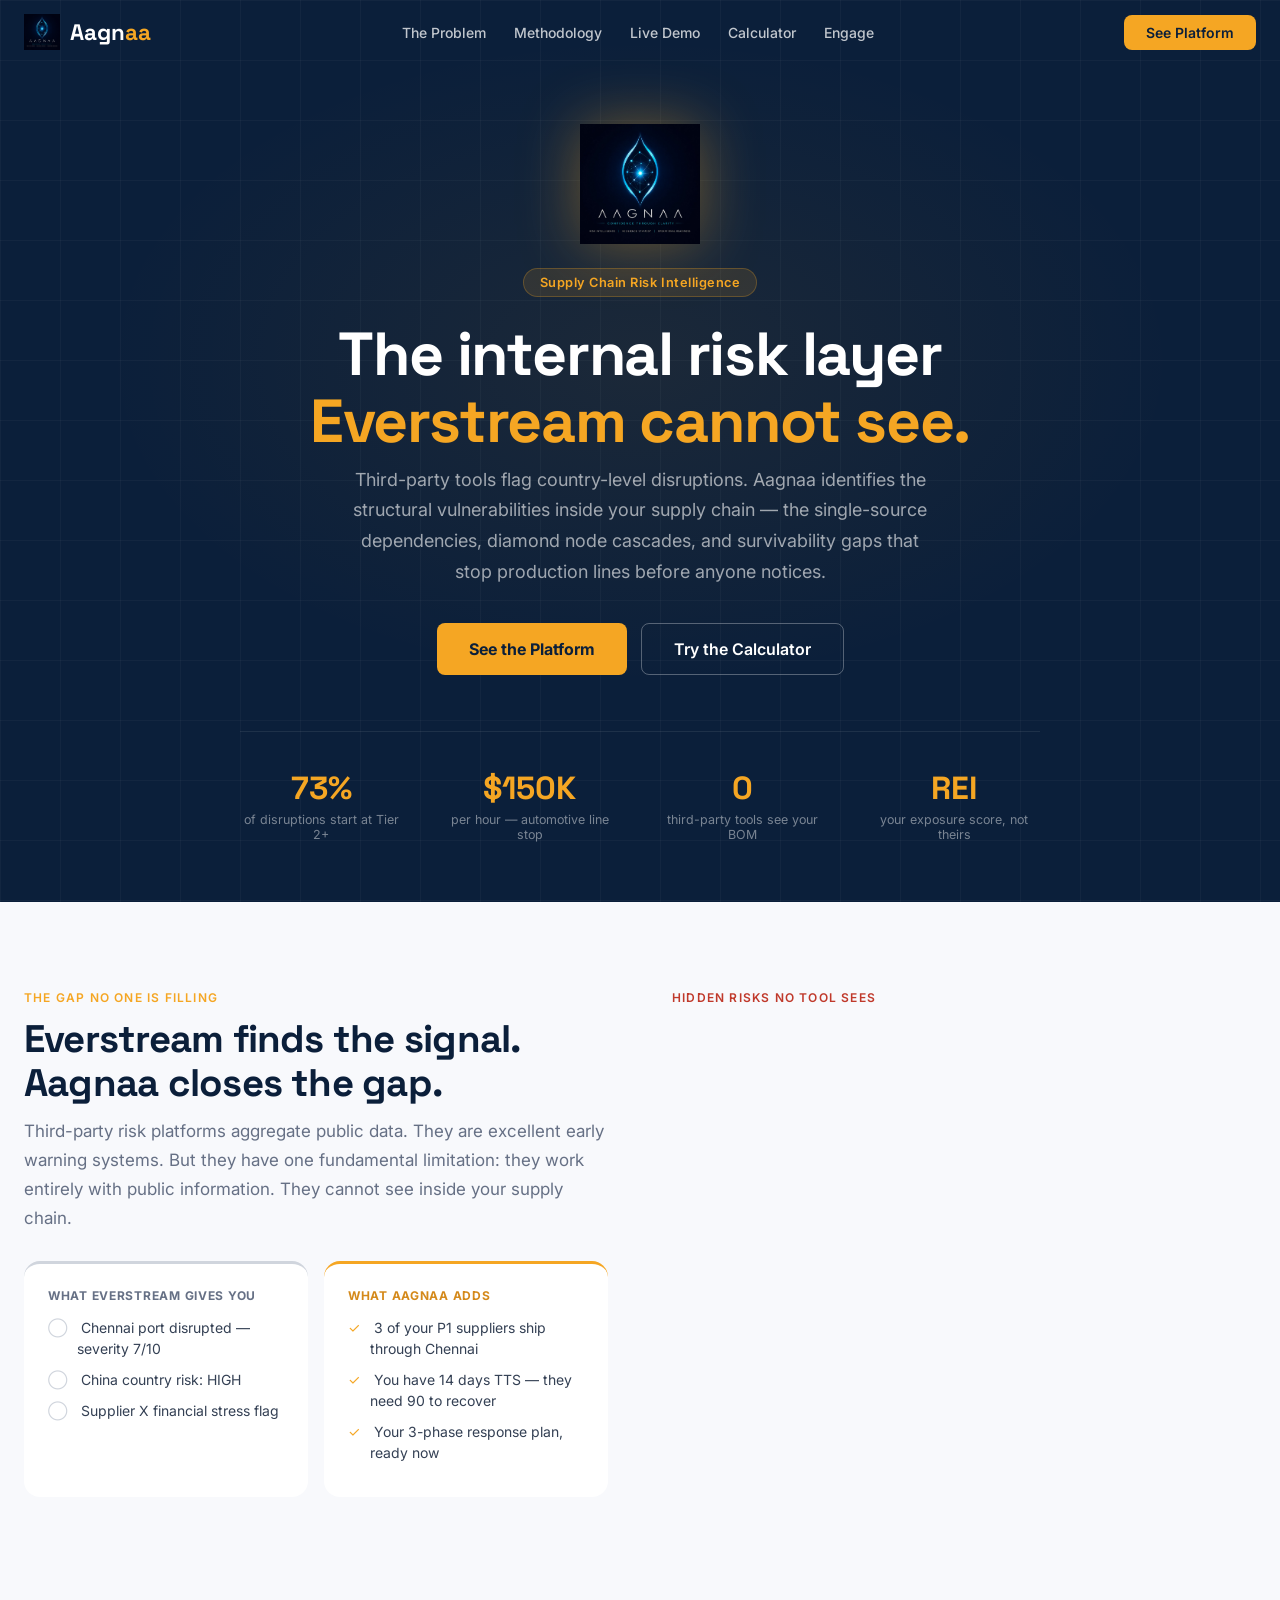
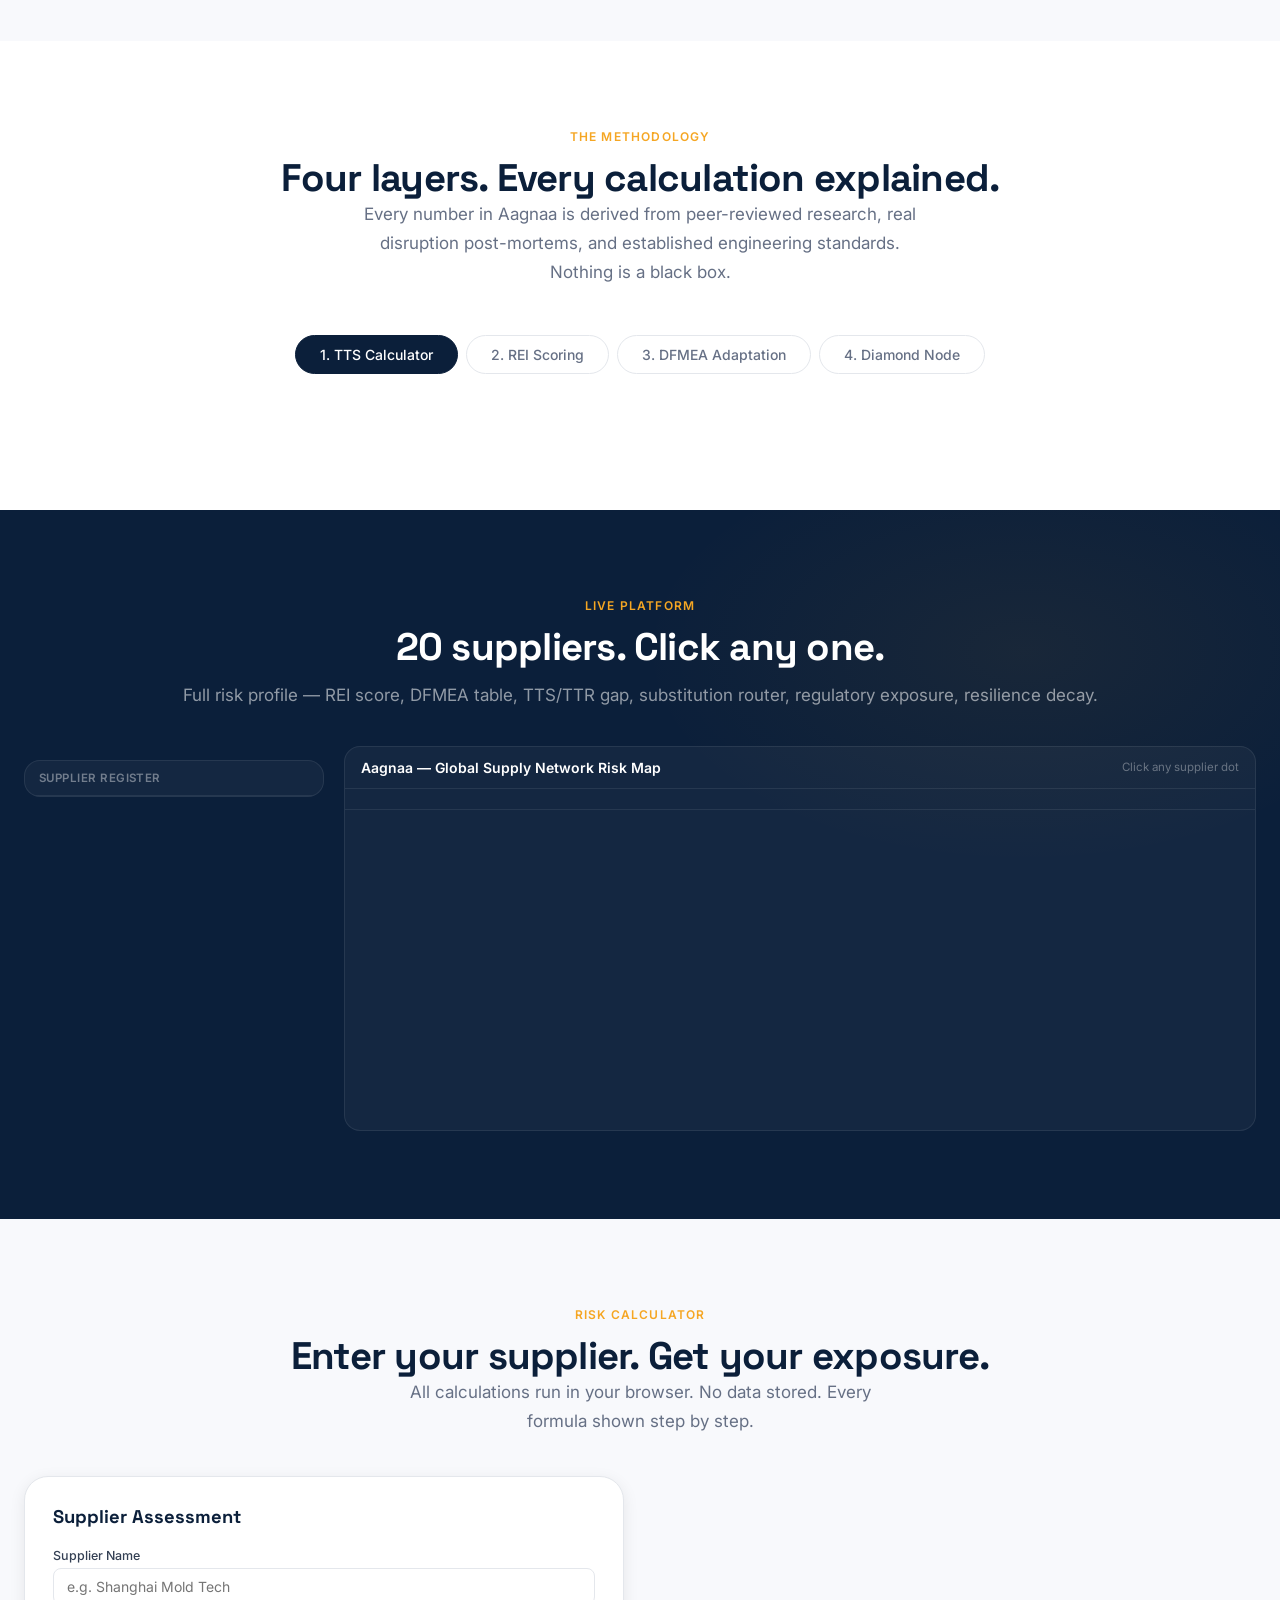
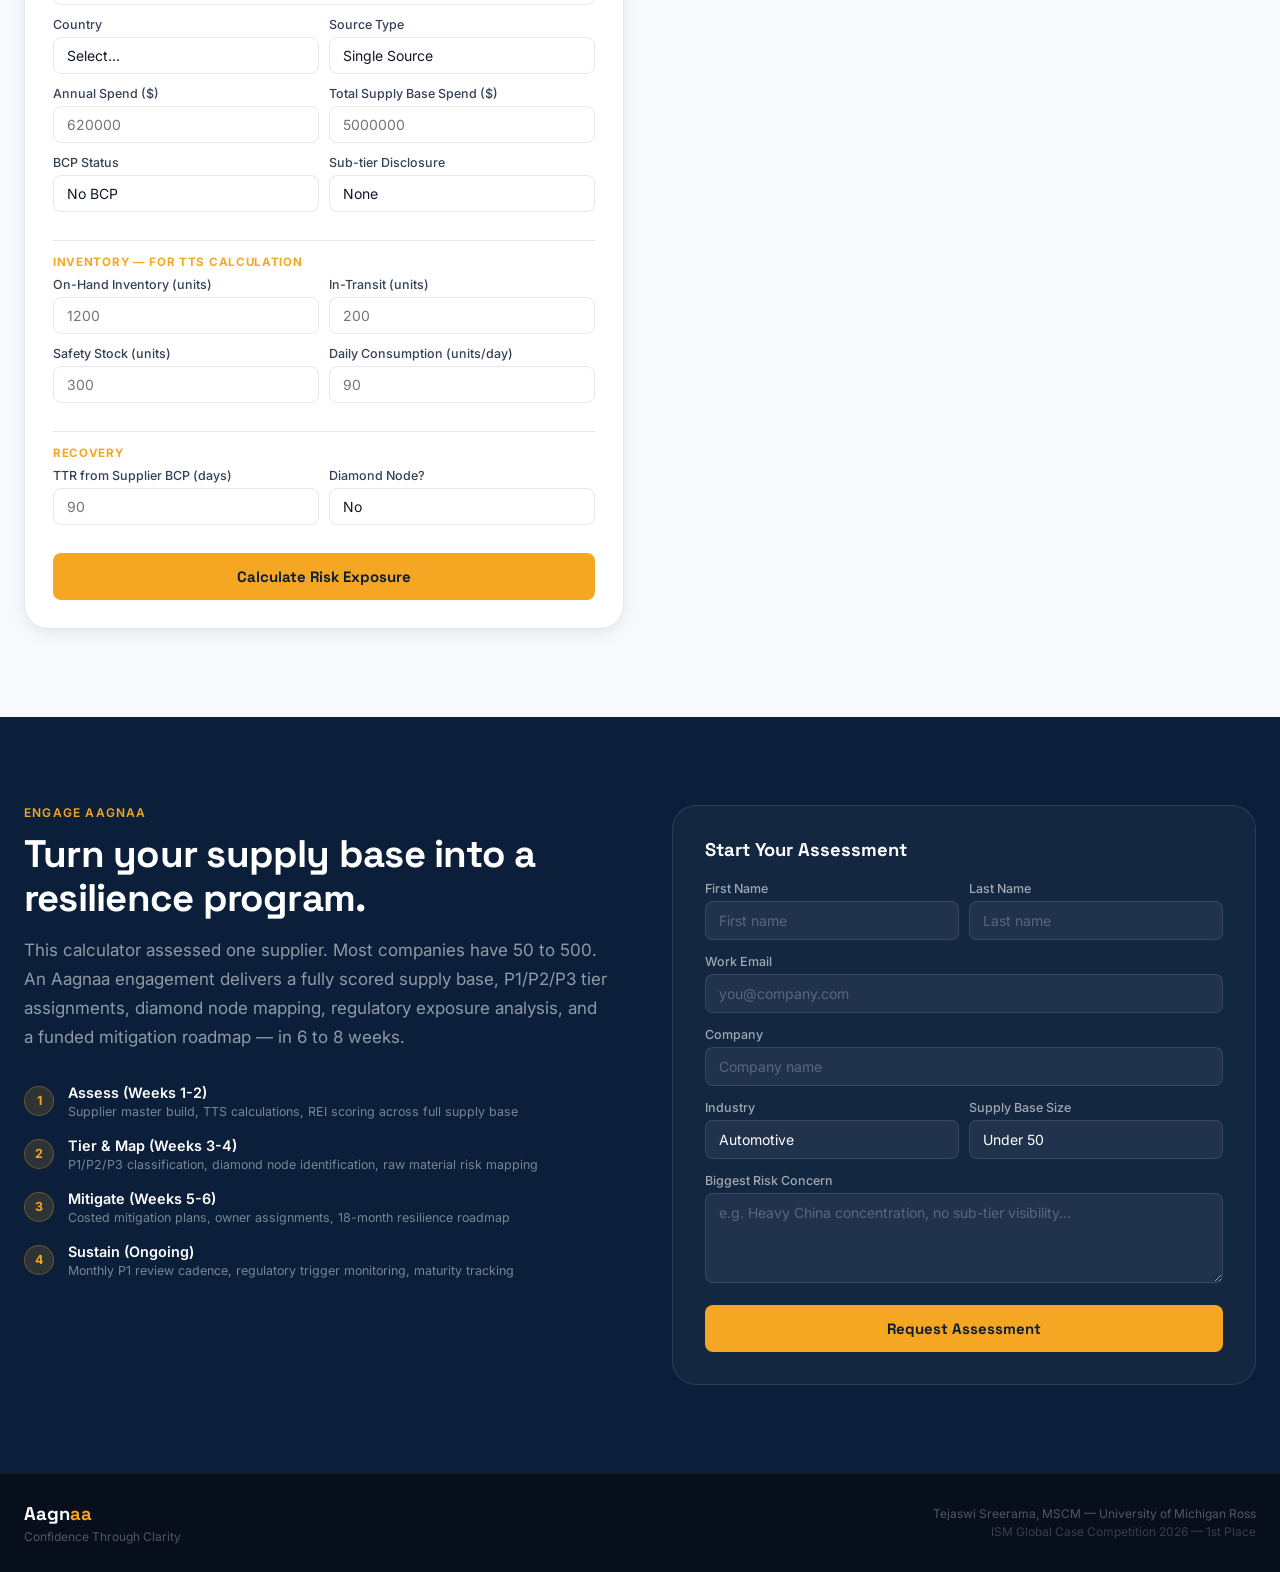
==== index.html @ 8243cb99 "Add files via upload" ====
<!DOCTYPE html>
<html lang="en">
<head>
<meta charset="UTF-8"/>
<meta name="viewport" content="width=device-width,initial-scale=1.0"/>
<title>Aagnaa — Supply Chain Risk Intelligence</title>
<link href="https://fonts.googleapis.com/css2?family=Inter:wght@300;400;500;600;700;800&family=Space+Grotesk:wght@400;500;600;700;800&display=swap" rel="stylesheet"/>
<style>
*,*::before,*::after{box-sizing:border-box;margin:0;padding:0}
:root{
  --navy:#0B1F3A;--navy2:#122847;--navy3:#1A3A5C;
  --amber:#F5A623;--amber2:#D4891A;--amber3:#FFF3CD;
  --white:#fff;--off:#F8F9FC;--g50:#F2F4F7;
  --g100:#E4E7EC;--g300:#D0D5DD;--g500:#667085;--g700:#344054;--g900:#101828;
  --red:#C0392B;--red2:#FCE4EC;--green:#1E7B34;--green2:#E8F5E9;
  --fd:'Space Grotesk',sans-serif;--fb:'Inter',sans-serif;
  --r:8px;--rl:16px;--rx:24px;
}
html{scroll-behavior:smooth}
body{font-family:var(--fb);color:var(--g900);background:var(--white);overflow-x:hidden}
a{text-decoration:none;color:inherit}
button{cursor:pointer;font-family:var(--fb)}

/* NAV */
#nav{position:fixed;top:0;left:0;right:0;z-index:1000;transition:.3s}
#nav.scrolled{background:rgba(11,31,58,.97);backdrop-filter:blur(12px);box-shadow:0 2px 20px rgba(0,0,0,.3)}
.nav-inner{display:flex;align-items:center;justify-content:space-between;height:64px;max-width:1280px;margin:0 auto;padding:0 24px}
.nav-logo{display:flex;align-items:center;gap:10px}
.nav-logo img{height:36px;width:36px;object-fit:contain}
.nav-logo-text{font-family:var(--fd);font-size:1.4rem;font-weight:700;color:var(--white)}
.nav-logo-text span{color:var(--amber)}
.nav-links{display:flex;gap:28px}
.nav-links a{color:rgba(255,255,255,.75);font-size:.875rem;font-weight:500;transition:color .2s}
.nav-links a:hover{color:var(--white)}
.nav-btn{padding:9px 22px;border-radius:var(--r);background:var(--amber);color:var(--navy);font-weight:600;font-size:.875rem;border:none;transition:.2s}
.nav-btn:hover{background:var(--amber2);transform:translateY(-1px)}

/* HERO */
#hero{background:var(--navy);min-height:100vh;display:flex;flex-direction:column;position:relative;overflow:hidden;padding-top:64px}
.hero-bg{position:absolute;inset:0;background:radial-gradient(ellipse 70% 60% at 50% 40%,rgba(245,166,35,.07) 0%,transparent 60%)}
.hero-grid{position:absolute;inset:0;background-image:linear-gradient(rgba(255,255,255,.03) 1px,transparent 1px),linear-gradient(90deg,rgba(255,255,255,.03) 1px,transparent 1px);background-size:60px 60px}
.hero-content{flex:1;display:flex;align-items:center;justify-content:center;text-align:center;padding:60px 24px;position:relative;z-index:1}
.hero-inner{max-width:800px}
.hero-logo{width:120px;height:120px;object-fit:contain;margin:0 auto 24px;display:block;filter:drop-shadow(0 0 30px rgba(245,166,35,.4))}
.hero-badge{display:inline-flex;align-items:center;gap:8px;background:rgba(245,166,35,.12);border:1px solid rgba(245,166,35,.25);border-radius:100px;padding:6px 16px;margin-bottom:24px}
.hero-badge span{font-size:.8rem;font-weight:600;color:var(--amber);letter-spacing:.04em}
.hero-title{font-family:var(--fd);font-size:clamp(2.2rem,5vw,3.8rem);font-weight:800;color:var(--white);line-height:1.1;margin-bottom:10px;letter-spacing:-.02em}
.hero-title em{color:var(--amber);font-style:normal}
.hero-sub{font-size:1.125rem;color:rgba(255,255,255,.6);line-height:1.7;margin-bottom:36px;max-width:580px;margin-left:auto;margin-right:auto}
.hero-actions{display:flex;gap:14px;justify-content:center;flex-wrap:wrap;margin-bottom:56px}
.btn-primary{padding:15px 32px;border-radius:var(--r);background:var(--amber);color:var(--navy);font-weight:700;font-size:1rem;border:none;transition:.2s;cursor:pointer}
.btn-primary:hover{background:var(--amber2);transform:translateY(-2px);box-shadow:0 4px 20px rgba(245,166,35,.4)}
.btn-outline{padding:15px 32px;border-radius:var(--r);background:transparent;color:var(--white);font-weight:600;font-size:1rem;border:1.5px solid rgba(255,255,255,.3);cursor:pointer;transition:.2s}
.btn-outline:hover{background:rgba(255,255,255,.08)}
.hero-stats{display:flex;gap:40px;justify-content:center;padding-top:36px;border-top:1px solid rgba(255,255,255,.08)}
.hs-num{font-family:var(--fd);font-size:2rem;font-weight:700;color:var(--amber)}
.hs-label{font-size:.78rem;color:rgba(255,255,255,.45);margin-top:4px}

/* SECTIONS */
.section{padding:88px 0}
.container{max-width:1280px;margin:0 auto;padding:0 24px}
.sec-label{font-size:.75rem;font-weight:600;letter-spacing:.1em;text-transform:uppercase;color:var(--amber);margin-bottom:12px}
.sec-title{font-family:var(--fd);font-size:clamp(1.8rem,3vw,2.6rem);font-weight:700;line-height:1.15;letter-spacing:-.02em}
.sec-sub{font-size:1.0625rem;line-height:1.7;color:var(--g500);margin-top:12px}

/* PROBLEM */
#problem{background:var(--off)}
.problem-grid{display:grid;grid-template-columns:1fr 1fr;gap:64px;align-items:start;margin-bottom:56px}
.vs-cards{display:grid;grid-template-columns:1fr 1fr;gap:16px;margin-top:28px}
.vs-card{background:var(--white);border-radius:var(--rl);padding:24px;border-top:3px solid var(--g300)}
.vs-card.ours{border-top-color:var(--amber)}
.vs-title{font-size:.75rem;font-weight:700;letter-spacing:.06em;text-transform:uppercase;color:var(--g500);margin-bottom:14px}
.vs-card.ours .vs-title{color:var(--amber2)}
.vs-item{display:flex;align-items:flex-start;gap:10px;margin-bottom:10px;font-size:.875rem;color:var(--g700);line-height:1.5}
.hidden-risks{display:grid;grid-template-columns:repeat(3,1fr);gap:14px}
.risk-card{background:var(--white);border-radius:var(--r);padding:18px;border-left:3px solid var(--red);cursor:pointer;transition:.2s}
.risk-card:hover{transform:translateY(-2px);box-shadow:0 4px 20px rgba(0,0,0,.08)}
.risk-card.active{border-left-color:var(--amber);background:var(--amber3)}
.risk-title{font-size:.875rem;font-weight:600;color:var(--g900);margin-bottom:4px}
.risk-desc{font-size:.8rem;color:var(--g500);line-height:1.5}
.risk-expand{display:none;margin-top:12px;padding-top:12px;border-top:1px solid var(--g100);font-size:.8rem;color:var(--g700);line-height:1.6}
.risk-card.active .risk-expand{display:block}

/* METHODOLOGY */
#method{background:var(--white)}
.method-tabs{display:flex;gap:8px;justify-content:center;flex-wrap:wrap;margin-bottom:48px}
.mtab{padding:10px 24px;border-radius:100px;border:1.5px solid var(--g100);background:var(--white);font-size:.875rem;font-weight:500;color:var(--g500);cursor:pointer;transition:.2s}
.mtab.active{background:var(--navy);border-color:var(--navy);color:var(--white)}
.mtab:hover:not(.active){border-color:var(--navy);color:var(--navy)}
.mpanel{display:none;grid-template-columns:1fr 1fr;gap:48px;align-items:start}
.mpanel.active{display:grid}
.mpanel-num{font-family:var(--fd);font-size:3.5rem;font-weight:800;color:var(--amber);opacity:.25;line-height:1;margin-bottom:8px}
.mpanel-title{font-family:var(--fd);font-size:1.5rem;font-weight:700;color:var(--navy);margin-bottom:10px}
.mpanel-body{color:var(--g500);line-height:1.7;margin-bottom:16px;font-size:.9375rem}
.mpanel-proof{background:var(--amber3);border-left:3px solid var(--amber);border-radius:0 var(--r) var(--r) 0;padding:12px 16px;font-size:.8rem;color:var(--g700);line-height:1.6}
.formula-box{background:var(--navy);border-radius:var(--r);padding:20px 24px;margin-bottom:14px}
.formula{font-family:'Courier New',monospace;font-size:.85rem;color:var(--amber);line-height:1.8}
.formula-note{font-size:.72rem;color:rgba(255,255,255,.45);margin-top:8px}
.weight-bars{display:flex;flex-direction:column;gap:10px}
.wrow{display:flex;align-items:center;gap:10px;font-size:.8rem}
.wname{width:150px;color:var(--g700);flex-shrink:0;font-size:.78rem}
.wtrack{flex:1;height:8px;background:var(--g100);border-radius:4px;overflow:hidden}
.wfill{height:100%;border-radius:4px;background:var(--amber);transition:width .6s ease}
.wpct{width:36px;text-align:right;font-weight:600;color:var(--navy);font-size:.78rem}

/* DFMEA TABLE */
.dfmea-table{width:100%;border-collapse:collapse;font-size:.78rem}
.dfmea-table th{background:var(--navy);color:var(--white);padding:8px 10px;text-align:left;font-weight:600;font-size:.72rem;letter-spacing:.03em}
.dfmea-table td{padding:8px 10px;border-bottom:1px solid var(--g100);vertical-align:top;line-height:1.4}
.dfmea-table tr:hover td{background:var(--g50)}
.rpn-high{color:var(--red);font-weight:700}
.rpn-med{color:var(--amber2);font-weight:700}
.rpn-low{color:var(--green);font-weight:600}

/* LIVE DEMO */
#demo{background:var(--navy);position:relative;overflow:hidden}
#demo::before{content:'';position:absolute;inset:0;background:radial-gradient(ellipse 60% 60% at 80% 20%,rgba(245,166,35,.06) 0%,transparent 50%)}
.demo-layout{display:grid;grid-template-columns:300px 1fr;gap:20px;align-items:start;position:relative;z-index:1}
.demo-sidebar{display:flex;flex-direction:column;gap:14px}
.demo-stats{display:grid;grid-template-columns:1fr 1fr;gap:10px}
.dstat{background:rgba(255,255,255,.05);border:1px solid rgba(255,255,255,.08);border-radius:var(--rl);padding:14px;text-align:center}
.dstat-num{font-family:var(--fd);font-size:1.6rem;font-weight:700;color:var(--amber)}
.dstat-label{font-size:.7rem;color:rgba(255,255,255,.45);margin-top:2px}
.sup-list{background:rgba(255,255,255,.04);border:1px solid rgba(255,255,255,.08);border-radius:var(--rl);overflow:hidden;max-height:480px;overflow-y:auto}
.sup-list-hdr{padding:10px 14px;border-bottom:1px solid rgba(255,255,255,.08);font-size:.72rem;font-weight:600;color:rgba(255,255,255,.4);text-transform:uppercase;letter-spacing:.04em}
.sup-row{display:flex;align-items:center;gap:10px;padding:10px 14px;border-bottom:1px solid rgba(255,255,255,.05);cursor:pointer;transition:.15s}
.sup-row:hover{background:rgba(255,255,255,.05)}
.sup-row.active{background:rgba(245,166,35,.1);border-left:3px solid var(--amber)}
.sup-dot{width:9px;height:9px;border-radius:50%;flex-shrink:0}
.sup-name{font-size:.78rem;font-weight:500;color:var(--white);flex:1}
.sup-badge{font-size:.7rem;font-weight:700;padding:2px 7px;border-radius:4px}
.demo-main{display:flex;flex-direction:column;gap:14px}
.demo-map-wrap{background:rgba(255,255,255,.04);border:1px solid rgba(255,255,255,.08);border-radius:var(--rl);overflow:hidden}
.demo-map-hdr{padding:12px 16px;border-bottom:1px solid rgba(255,255,255,.08);display:flex;justify-content:space-between;align-items:center}
.demo-map-title{font-size:.875rem;font-weight:600;color:var(--white)}
.demo-filters{padding:10px 16px;border-bottom:1px solid rgba(255,255,255,.08);display:flex;gap:8px;flex-wrap:wrap}
.filter-btn{padding:4px 12px;border-radius:100px;border:1px solid rgba(255,255,255,.15);background:transparent;font-size:.72rem;color:rgba(255,255,255,.6);cursor:pointer;transition:.2s}
.filter-btn.active,.filter-btn:hover{background:var(--amber);border-color:var(--amber);color:var(--navy);font-weight:600}
#demoMap{width:100%;height:320px;display:block}
.detail-panel{background:rgba(255,255,255,.04);border:1px solid rgba(255,255,255,.08);border-radius:var(--rl);overflow:hidden;display:none}
.detail-panel.open{display:block}
.detail-tabs{display:flex;border-bottom:1px solid rgba(255,255,255,.08)}
.dtab{padding:10px 16px;font-size:.78rem;font-weight:500;color:rgba(255,255,255,.5);cursor:pointer;border-bottom:2px solid transparent;transition:.2s}
.dtab.active{color:var(--amber);border-bottom-color:var(--amber)}
.dtab-content{display:none;padding:16px}
.dtab-content.active{display:block}
.detail-name{font-size:1.1rem;font-weight:700;color:var(--white);margin-bottom:2px}
.detail-sub{font-size:.8rem;color:rgba(255,255,255,.45);margin-bottom:14px}
.detail-grid{display:grid;grid-template-columns:repeat(4,1fr);gap:10px;margin-bottom:14px}
.dmet{background:rgba(255,255,255,.05);border-radius:var(--r);padding:10px;text-align:center}
.dmet-val{font-family:var(--fd);font-size:1.3rem;font-weight:700;color:var(--white)}
.dmet-label{font-size:.68rem;color:rgba(255,255,255,.4);margin-top:2px}
.alert-box{display:flex;align-items:center;gap:8px;background:rgba(192,57,43,.15);border:1px solid rgba(192,57,43,.3);border-radius:var(--r);padding:10px 12px;font-size:.8rem;color:#ff8a80;margin-bottom:12px}
.tts-timeline{background:var(--navy);border-radius:var(--r);padding:14px;margin-bottom:12px}
.timeline-bar{position:relative;height:24px;background:rgba(255,255,255,.08);border-radius:4px;overflow:visible;margin:10px 0}
.timeline-tts{position:absolute;left:0;top:0;height:100%;border-radius:4px;background:var(--green);transition:width .6s}
.timeline-ttr{position:absolute;left:0;top:0;height:100%;border-radius:4px;background:rgba(192,57,43,.6);transition:width .6s}
.timeline-label{font-size:.72rem;color:rgba(255,255,255,.5);margin-bottom:4px}
.tts-formula{font-family:'Courier New',monospace;font-size:.8rem;color:var(--amber);line-height:1.8;margin-bottom:8px}
.mit-phase{border:1px solid rgba(255,255,255,.08);border-radius:var(--r);overflow:hidden;margin-bottom:8px}
.mit-phase-hdr{padding:8px 12px;font-size:.72rem;font-weight:700;text-transform:uppercase;letter-spacing:.04em}
.mit-phase-hdr.imm{background:rgba(192,57,43,.15);color:#ff8a80}
.mit-phase-hdr.sht{background:rgba(245,166,35,.15);color:var(--amber)}
.mit-phase-hdr.str{background:rgba(30,123,52,.15);color:#81c784}
.mit-phase-body{padding:10px 12px;font-size:.8rem;color:rgba(255,255,255,.7);line-height:1.6}
.mit-action{font-weight:600;color:var(--white);margin-bottom:2px}
.mit-owner{font-size:.72rem;color:rgba(255,255,255,.4)}
.reg-trigger{display:flex;align-items:center;justify-content:space-between;padding:10px 12px;background:rgba(255,255,255,.04);border-radius:var(--r);margin-bottom:6px;font-size:.8rem}
.reg-name{color:rgba(255,255,255,.8);font-weight:500}
.reg-flag{padding:2px 8px;border-radius:4px;font-size:.7rem;font-weight:700}
.reg-flag.hit{background:rgba(192,57,43,.2);color:#ff8a80}
.reg-flag.clear{background:rgba(30,123,52,.2);color:#81c784}

/* ALTERNATES */
.alt-table{width:100%;border-collapse:collapse;font-size:.78rem}
.alt-table th{background:rgba(255,255,255,.06);color:rgba(255,255,255,.5);padding:8px 10px;text-align:left;font-size:.72rem;letter-spacing:.03em;font-weight:600}
.alt-table td{padding:8px 10px;border-bottom:1px solid rgba(255,255,255,.06);color:rgba(255,255,255,.8)}
.alt-score-bar{display:flex;align-items:center;gap:6px}
.alt-bar{flex:1;height:6px;background:rgba(255,255,255,.08);border-radius:3px;overflow:hidden}
.alt-bar-fill{height:100%;border-radius:3px;background:var(--amber)}
.convergence-box{background:rgba(245,166,35,.08);border:1px solid rgba(245,166,35,.2);border-radius:var(--r);padding:12px;margin-bottom:12px;font-size:.82rem}
.conv-formula{font-family:'Courier New',monospace;color:var(--amber);font-size:.8rem;margin:6px 0}

/* DECAY */
.decay-box{background:rgba(255,255,255,.04);border-radius:var(--r);padding:12px;font-size:.82rem;color:rgba(255,255,255,.7)}
.decay-bar{height:8px;background:rgba(255,255,255,.08);border-radius:4px;overflow:hidden;margin:6px 0}
.decay-fill{height:100%;border-radius:4px;background:linear-gradient(90deg,var(--green),var(--amber),var(--red))}

/* CALC */
#calc{background:var(--off)}
.calc-grid{display:grid;grid-template-columns:1fr 1fr;gap:32px;align-items:start}
.calc-card{background:var(--white);border-radius:var(--rx);padding:28px;box-shadow:0 4px 16px rgba(0,0,0,.08);border:1px solid var(--g100)}
.calc-title{font-family:var(--fd);font-size:1.15rem;font-weight:700;color:var(--navy);margin-bottom:20px}
.field-group{display:flex;flex-direction:column;gap:5px;margin-bottom:12px}
.field-group label{font-size:.78rem;font-weight:500;color:var(--g700)}
.field-group input,.field-group select{padding:9px 13px;border:1.5px solid var(--g100);border-radius:var(--r);font-size:.875rem;font-family:var(--fb);color:var(--g900);background:var(--white);-webkit-appearance:none}
.field-group input:focus,.field-group select:focus{outline:none;border-color:var(--navy);box-shadow:0 0 0 3px rgba(11,31,58,.08)}
.field-row{display:grid;grid-template-columns:1fr 1fr;gap:10px}
.sec-label-sm{font-size:.72rem;font-weight:700;letter-spacing:.06em;text-transform:uppercase;color:var(--amber);margin:16px 0 8px;padding-top:14px;border-top:1px solid var(--g100)}
.calc-btn{width:100%;padding:14px;background:var(--amber);color:var(--navy);border:none;border-radius:var(--r);font-size:.9375rem;font-weight:700;cursor:pointer;transition:.2s;margin-top:16px;font-family:var(--fd)}
.calc-btn:hover{background:var(--amber2);transform:translateY(-1px);box-shadow:0 4px 20px rgba(245,166,35,.4)}
.results-panel{display:none}
.results-panel.show{display:block}
.score-section{text-align:center;background:var(--navy);border-radius:var(--rl);padding:20px;margin-bottom:16px}
.score-num{font-family:var(--fd);font-size:3.5rem;font-weight:800;line-height:1}
.score-label{font-size:.8rem;color:rgba(255,255,255,.5);margin-top:4px}
.score-tier{display:inline-block;padding:3px 14px;border-radius:100px;font-size:.8rem;font-weight:700;margin-top:10px}
.tier-p1{background:rgba(192,57,43,.2);color:#ff8a80}
.tier-p2{background:rgba(245,166,35,.2);color:var(--amber)}
.tier-p3{background:rgba(30,123,52,.2);color:#81c784}
.res-grid{display:grid;grid-template-columns:1fr 1fr 1fr;gap:10px;margin-bottom:16px}
.rm{background:var(--g50);border-radius:var(--r);padding:12px;text-align:center;border:1px solid var(--g100)}
.rm.alert{border-color:var(--red);background:var(--red2)}
.rm-val{font-family:var(--fd);font-size:1.2rem;font-weight:700;color:var(--navy)}
.rm.alert .rm-val{color:var(--red)}
.rm-label{font-size:.68rem;color:var(--g500);margin-top:2px}
.res-section-title{font-size:.72rem;font-weight:700;letter-spacing:.05em;text-transform:uppercase;color:var(--navy);margin:14px 0 8px}
.fm-item{display:flex;gap:8px;padding:8px 12px;background:var(--g50);border-radius:var(--r);border-left:3px solid var(--red);font-size:.78rem;color:var(--g700);margin-bottom:6px;line-height:1.5}
.ss-calc{background:var(--navy);border-radius:var(--r);padding:12px 14px;margin-bottom:8px}
.ss-formula{font-family:'Courier New',monospace;font-size:.78rem;color:var(--amber);margin-bottom:4px}
.ss-result{font-size:.82rem;color:var(--white);font-weight:600}
.res-cta{background:linear-gradient(135deg,var(--navy),var(--navy3));border-radius:var(--rl);padding:20px;text-align:center;margin-top:8px}
.res-cta h4{font-family:var(--fd);font-size:1rem;color:var(--white);margin-bottom:6px}
.res-cta p{font-size:.78rem;color:rgba(255,255,255,.55);margin-bottom:14px}

/* CONTACT */
#contact{background:var(--navy)}
.contact-grid{display:grid;grid-template-columns:1fr 1fr;gap:64px;align-items:start}
.contact-form{background:rgba(255,255,255,.04);border:1px solid rgba(255,255,255,.1);border-radius:var(--rx);padding:32px}
.cf-group{display:flex;flex-direction:column;gap:5px;margin-bottom:14px}
.cf-group label{font-size:.78rem;font-weight:500;color:rgba(255,255,255,.6)}
.cf-group input,.cf-group select,.cf-group textarea{padding:10px 13px;background:rgba(255,255,255,.06);border:1.5px solid rgba(255,255,255,.1);border-radius:var(--r);font-size:.875rem;color:var(--white);font-family:var(--fb);-webkit-appearance:none}
.cf-group input:focus,.cf-group select:focus,.cf-group textarea:focus{outline:none;border-color:var(--amber)}
.cf-group input::placeholder,.cf-group textarea::placeholder{color:rgba(255,255,255,.25)}
.cf-group textarea{resize:vertical;min-height:90px}
.cf-row{display:grid;grid-template-columns:1fr 1fr;gap:10px}
.submit-btn{width:100%;padding:14px;background:var(--amber);color:var(--navy);border:none;border-radius:var(--r);font-size:.9375rem;font-weight:700;cursor:pointer;transition:.2s;font-family:var(--fd);margin-top:8px}
.submit-btn:hover{background:var(--amber2);transform:translateY(-1px)}
.eng-step{display:flex;gap:14px;align-items:flex-start;margin-bottom:18px}
.eng-num{width:30px;height:30px;border-radius:50%;background:rgba(245,166,35,.15);border:1.5px solid rgba(245,166,35,.3);display:flex;align-items:center;justify-content:center;font-size:.78rem;font-weight:700;color:var(--amber);flex-shrink:0;margin-top:2px}
.eng-title{font-size:.9rem;font-weight:600;color:var(--white);margin-bottom:3px}
.eng-desc{font-size:.78rem;color:rgba(255,255,255,.45)}

/* FOOTER */
footer{background:#070F1C;padding:28px 0;border-top:1px solid rgba(255,255,255,.06)}
.footer-inner{display:flex;justify-content:space-between;align-items:center}
.footer-logo{font-family:var(--fd);font-size:1.15rem;font-weight:700;color:var(--white)}
.footer-logo span{color:var(--amber)}
.footer-right{font-size:.75rem;color:rgba(255,255,255,.3);text-align:right}

/* UTIL */
.sup-list::-webkit-scrollbar{width:4px}
.sup-list::-webkit-scrollbar-thumb{background:rgba(255,255,255,.15);border-radius:2px}
@media(max-width:900px){
  .hero-stats,.problem-grid,.vs-cards,.mpanel.active,.demo-layout,.calc-grid,.contact-grid{grid-template-columns:1fr}
  .hidden-risks{grid-template-columns:1fr 1fr}
  .detail-grid{grid-template-columns:1fr 1fr}
  .nav-links{display:none}
}
</style>
</head>
<body>

<!-- NAV -->
<nav id="nav">
  <div class="nav-inner">
    <div class="nav-logo">
      <img src="[data-uri]" alt="Aagnaa logo"/>
      <div class="nav-logo-text">Aagn<span>aa</span></div>
    </div>
    <div class="nav-links">
      <a href="#problem">The Problem</a>
      <a href="#method">Methodology</a>
      <a href="#demo">Live Demo</a>
      <a href="#calc">Calculator</a>
      <a href="#contact">Engage</a>
    </div>
    <button class="nav-btn" onclick="document.getElementById('demo').scrollIntoView({behavior:'smooth'})">See Platform</button>
  </div>
</nav>

<!-- HERO -->
<section id="hero">
  <div class="hero-bg"></div>
  <div class="hero-grid"></div>
  <div class="hero-content">
    <div class="hero-inner">
      <img class="hero-logo" src="[data-uri]" alt="Aagnaa"/>
      <div class="hero-badge"><span>Supply Chain Risk Intelligence</span></div>
      <h1 class="hero-title">The internal risk layer<br/><em>Everstream cannot see.</em></h1>
      <p class="hero-sub">Third-party tools flag country-level disruptions. Aagnaa identifies the structural vulnerabilities inside your supply chain — the single-source dependencies, diamond node cascades, and survivability gaps that stop production lines before anyone notices.</p>
      <div class="hero-actions">
        <button class="btn-primary" onclick="document.getElementById('demo').scrollIntoView({behavior:'smooth'})">See the Platform</button>
        <button class="btn-outline" onclick="document.getElementById('calc').scrollIntoView({behavior:'smooth'})">Try the Calculator</button>
      </div>
      <div class="hero-stats">
        <div><div class="hs-num">73%</div><div class="hs-label">of disruptions start at Tier 2+</div></div>
        <div><div class="hs-num">$150K</div><div class="hs-label">per hour — automotive line stop</div></div>
        <div><div class="hs-num">0</div><div class="hs-label">third-party tools see your BOM</div></div>
        <div><div class="hs-num">REI</div><div class="hs-label">your exposure score, not theirs</div></div>
      </div>
    </div>
  </div>
</section>

<!-- PROBLEM -->
<section id="problem" class="section">
  <div class="container">
    <div class="problem-grid">
      <div>
        <div class="sec-label">The Gap No One Is Filling</div>
        <h2 class="sec-title" style="color:var(--navy)">Everstream finds the signal.<br/>Aagnaa closes the gap.</h2>
        <p class="sec-sub">Third-party risk platforms aggregate public data. They are excellent early warning systems. But they have one fundamental limitation: they work entirely with public information. They cannot see inside your supply chain.</p>
        <div class="vs-cards">
          <div class="vs-card">
            <div class="vs-title">What Everstream gives you</div>
            <div class="vs-item"><span style="color:var(--g300)">&#9711;</span>&nbsp;Chennai port disrupted — severity 7/10</div>
            <div class="vs-item"><span style="color:var(--g300)">&#9711;</span>&nbsp;China country risk: HIGH</div>
            <div class="vs-item"><span style="color:var(--g300)">&#9711;</span>&nbsp;Supplier X financial stress flag</div>
          </div>
          <div class="vs-card ours">
            <div class="vs-title">What Aagnaa adds</div>
            <div class="vs-item"><span style="color:var(--amber)">&#10003;</span>&nbsp;3 of your P1 suppliers ship through Chennai</div>
            <div class="vs-item"><span style="color:var(--amber)">&#10003;</span>&nbsp;You have 14 days TTS — they need 90 to recover</div>
            <div class="vs-item"><span style="color:var(--amber)">&#10003;</span>&nbsp;Your 3-phase response plan, ready now</div>
          </div>
        </div>
      </div>
      <div>
        <div class="sec-label" style="color:var(--red);margin-bottom:14px">Hidden Risks No Tool Sees</div>
        <div class="hidden-risks" id="hiddenRisks"></div>
      </div>
    </div>
  </div>
</section>

<!-- METHODOLOGY -->
<section id="method" class="section">
  <div class="container">
    <div style="text-align:center;margin-bottom:48px">
      <div class="sec-label">The Methodology</div>
      <h2 class="sec-title" style="color:var(--navy)">Four layers. Every calculation explained.</h2>
      <p class="sec-sub" style="max-width:580px;margin:0 auto">Every number in Aagnaa is derived from peer-reviewed research, real disruption post-mortems, and established engineering standards. Nothing is a black box.</p>
    </div>
    <div class="method-tabs">
      <button class="mtab active" onclick="showMethod(0,this)">1. TTS Calculator</button>
      <button class="mtab" onclick="showMethod(1,this)">2. REI Scoring</button>
      <button class="mtab" onclick="showMethod(2,this)">3. DFMEA Adaptation</button>
      <button class="mtab" onclick="showMethod(3,this)">4. Diamond Node</button>
    </div>
    <div id="method-panels"></div>
  </div>
</section>

<!-- LIVE DEMO -->
<section id="demo" class="section">
  <div class="container">
    <div style="text-align:center;margin-bottom:36px;position:relative;z-index:1">
      <div class="sec-label">Live Platform</div>
      <h2 class="sec-title" style="color:var(--white)">20 suppliers. Click any one.</h2>
      <p class="sec-sub" style="color:rgba(255,255,255,.55)">Full risk profile — REI score, DFMEA table, TTS/TTR gap, substitution router, regulatory exposure, resilience decay.</p>
    </div>
    <div class="demo-layout">
      <div class="demo-sidebar">
        <div class="demo-stats" id="demoStats"></div>
        <div class="sup-list">
          <div class="sup-list-hdr">Supplier Register</div>
          <div id="supListItems"></div>
        </div>
        <div id="regPanel" style="background:rgba(255,255,255,.04);border:1px solid rgba(255,255,255,.08);border-radius:var(--rl);padding:14px;display:none">
          <div style="font-size:.78rem;font-weight:600;color:rgba(255,255,255,.5);text-transform:uppercase;letter-spacing:.04em;margin-bottom:10px">Regulatory Triggers</div>
          <select id="regSelect" style="width:100%;padding:8px;background:rgba(255,255,255,.06);border:1px solid rgba(255,255,255,.1);border-radius:var(--r);color:var(--white);font-size:.8rem;margin-bottom:10px">
            <option value="">Select a regulation...</option>
          </select>
          <div id="regImpact"></div>
        </div>
      </div>
      <div class="demo-main">
        <div class="demo-map-wrap">
          <div class="demo-map-hdr">
            <div class="demo-map-title">Aagnaa — Global Supply Network Risk Map</div>
            <div style="font-size:.72rem;color:rgba(255,255,255,.35)">Click any supplier dot</div>
          </div>
          <div class="demo-filters" id="demoFilters"></div>
          <canvas id="demoMap"></canvas>
        </div>
        <div class="detail-panel" id="detailPanel">
          <div class="detail-tabs">
            <div class="dtab active" onclick="showDTab(0,this)">Risk Profile</div>
            <div class="dtab" onclick="showDTab(1,this)">DFMEA</div>
            <div class="dtab" onclick="showDTab(2,this)">Mitigation</div>
            <div class="dtab" onclick="showDTab(3,this)">Alternates</div>
            <div class="dtab" onclick="showDTab(4,this)">Regulatory</div>
          </div>
          <div id="dtab0" class="dtab-content active"></div>
          <div id="dtab1" class="dtab-content"></div>
          <div id="dtab2" class="dtab-content"></div>
          <div id="dtab3" class="dtab-content"></div>
          <div id="dtab4" class="dtab-content"></div>
        </div>
      </div>
    </div>
  </div>
</section>

<!-- CALCULATOR -->
<section id="calc" class="section">
  <div class="container">
    <div style="text-align:center;margin-bottom:40px">
      <div class="sec-label">Risk Calculator</div>
      <h2 class="sec-title" style="color:var(--navy)">Enter your supplier. Get your exposure.</h2>
      <p class="sec-sub" style="max-width:500px;margin:0 auto">All calculations run in your browser. No data stored. Every formula shown step by step.</p>
    </div>
    <div class="calc-grid">
      <div class="calc-card">
        <div class="calc-title">Supplier Assessment</div>
        <div class="field-group"><label>Supplier Name</label><input id="f-name" placeholder="e.g. Shanghai Mold Tech"/></div>
        <div class="field-row">
          <div class="field-group"><label>Country</label>
            <select id="f-country">
              <option value="">Select...</option>
              <option value="USA" data-risk="1.5">USA</option>
              <option value="Canada" data-risk="1.5">Canada</option>
              <option value="Germany" data-risk="2.0">Germany</option>
              <option value="Netherlands" data-risk="2.0">Netherlands</option>
              <option value="Japan" data-risk="2.0">Japan</option>
              <option value="South Korea" data-risk="2.5">South Korea</option>
              <option value="Estonia" data-risk="3.0">Estonia</option>
              <option value="Chile" data-risk="3.5">Chile</option>
              <option value="Vietnam" data-risk="4.0">Vietnam</option>
              <option value="India" data-risk="4.5">India</option>
              <option value="Mexico" data-risk="6.5">Mexico</option>
              <option value="China" data-risk="7.5">China</option>
              <option value="Taiwan" data-risk="8.5">Taiwan</option>
              <option value="Dem. Rep. Congo" data-risk="9.0">Dem. Rep. Congo</option>
            </select>
          </div>
          <div class="field-group"><label>Source Type</label>
            <select id="f-source">
              <option value="single">Single Source</option>
              <option value="dual-unq">Dual — Unqualified Alternate</option>
              <option value="dual-q">Dual — Both Qualified</option>
            </select>
          </div>
        </div>
        <div class="field-row">
          <div class="field-group"><label>Annual Spend ($)</label><input type="number" id="f-spend" placeholder="620000"/></div>
          <div class="field-group"><label>Total Supply Base Spend ($)</label><input type="number" id="f-total" placeholder="5000000"/></div>
        </div>
        <div class="field-row">
          <div class="field-group"><label>BCP Status</label>
            <select id="f-bcp"><option value="no">No BCP</option><option value="yes">BCP Verified</option></select>
          </div>
          <div class="field-group"><label>Sub-tier Disclosure</label>
            <select id="f-subtier"><option value="no">None</option><option value="partial">Partial</option><option value="yes">Full</option></select>
          </div>
        </div>
        <div class="sec-label-sm">Inventory — for TTS Calculation</div>
        <div class="field-row">
          <div class="field-group"><label>On-Hand Inventory (units)</label><input type="number" id="f-onhand" placeholder="1200"/></div>
          <div class="field-group"><label>In-Transit (units)</label><input type="number" id="f-intransit" placeholder="200"/></div>
        </div>
        <div class="field-row">
          <div class="field-group"><label>Safety Stock (units)</label><input type="number" id="f-ss" placeholder="300"/></div>
          <div class="field-group"><label>Daily Consumption (units/day)</label><input type="number" id="f-daily" placeholder="90"/></div>
        </div>
        <div class="sec-label-sm">Recovery</div>
        <div class="field-row">
          <div class="field-group"><label>TTR from Supplier BCP (days)</label><input type="number" id="f-ttr" placeholder="90"/></div>
          <div class="field-group"><label>Diamond Node?</label>
            <select id="f-diamond"><option value="no">No</option><option value="yes">Yes — 2 Tier 1s share Tier 2</option><option value="yes3">Yes — 3+ Tier 1s share Tier 2</option></select>
          </div>
        </div>
        <button class="calc-btn" onclick="calcRisk()">Calculate Risk Exposure</button>
      </div>
      <div id="resultsPanel" class="results-panel">
        <div class="calc-card" id="resultsContent"></div>
      </div>
    </div>
  </div>
</section>

<!-- CONTACT -->
<section id="contact" class="section">
  <div class="container">
    <div class="contact-grid">
      <div>
        <div class="sec-label">Engage Aagnaa</div>
        <h2 class="sec-title" style="color:var(--white);margin-bottom:16px">Turn your supply base into a resilience program.</h2>
        <p class="sec-sub" style="color:rgba(255,255,255,.55);margin-bottom:32px">This calculator assessed one supplier. Most companies have 50 to 500. An Aagnaa engagement delivers a fully scored supply base, P1/P2/P3 tier assignments, diamond node mapping, regulatory exposure analysis, and a funded mitigation roadmap — in 6 to 8 weeks.</p>
        <div class="eng-step"><div class="eng-num">1</div><div><div class="eng-title">Assess (Weeks 1-2)</div><div class="eng-desc">Supplier master build, TTS calculations, REI scoring across full supply base</div></div></div>
        <div class="eng-step"><div class="eng-num">2</div><div><div class="eng-title">Tier & Map (Weeks 3-4)</div><div class="eng-desc">P1/P2/P3 classification, diamond node identification, raw material risk mapping</div></div></div>
        <div class="eng-step"><div class="eng-num">3</div><div><div class="eng-title">Mitigate (Weeks 5-6)</div><div class="eng-desc">Costed mitigation plans, owner assignments, 18-month resilience roadmap</div></div></div>
        <div class="eng-step"><div class="eng-num">4</div><div><div class="eng-title">Sustain (Ongoing)</div><div class="eng-desc">Monthly P1 review cadence, regulatory trigger monitoring, maturity tracking</div></div></div>
      </div>
      <div class="contact-form">
        <div style="font-family:var(--fd);font-size:1.15rem;font-weight:700;color:var(--white);margin-bottom:20px">Start Your Assessment</div>
        <div id="contactForm">
          <div class="cf-row">
            <div class="cf-group"><label>First Name</label><input id="cf-fn" placeholder="First name"/></div>
            <div class="cf-group"><label>Last Name</label><input id="cf-ln" placeholder="Last name"/></div>
          </div>
          <div class="cf-group"><label>Work Email</label><input id="cf-em" type="email" placeholder="you@company.com"/></div>
          <div class="cf-group"><label>Company</label><input id="cf-co" placeholder="Company name"/></div>
          <div class="cf-row">
            <div class="cf-group"><label>Industry</label>
              <select id="cf-ind" style="background:rgba(255,255,255,.06);color:var(--white)">
                <option>Automotive</option><option>Aerospace & Defense</option><option>Industrial Manufacturing</option><option>Electronics / Semiconductor</option><option>Medical Devices</option><option>Energy / EVSE</option>
              </select>
            </div>
            <div class="cf-group"><label>Supply Base Size</label>
              <select id="cf-sz" style="background:rgba(255,255,255,.06);color:var(--white)">
                <option>Under 50</option><option>50-200</option><option>200-500</option><option>500+</option>
              </select>
            </div>
          </div>
          <div class="cf-group"><label>Biggest Risk Concern</label><textarea id="cf-msg" placeholder="e.g. Heavy China concentration, no sub-tier visibility..."></textarea></div>
          <button class="submit-btn" onclick="submitForm()">Request Assessment</button>
        </div>
        <div id="formSuccess" style="display:none;text-align:center;padding:24px">
          <div style="font-size:2.5rem;margin-bottom:12px">&#10003;</div>
          <h4 style="color:var(--white);margin-bottom:8px">Request received.</h4>
          <p style="color:rgba(255,255,255,.55);font-size:.875rem">We will be in touch within 24 hours.</p>
        </div>
      </div>
    </div>
  </div>
</section>

<footer>
  <div class="container">
    <div class="footer-inner">
      <div>
        <div class="footer-logo">Aagn<span>aa</span></div>
        <div style="font-size:.75rem;color:rgba(255,255,255,.3);margin-top:4px">Confidence Through Clarity</div>
      </div>
      <div class="footer-right">
        <div>Tejaswi Sreerama, MSCM — University of Michigan Ross</div>
        <div style="margin-top:3px;color:rgba(255,255,255,.2)">ISM Global Case Competition 2026 — 1st Place</div>
      </div>
    </div>
  </div>
</footer>

<script>
// ── DATA ──────────────────────────────────────────────────────────────
const SUPPLIERS = [{"id": "SUP-001", "name": "Acme Casting Co.", "country": "USA", "commodity": "Aluminum Castings", "hs_code": "7601", "spend": 850000, "source": "Single Source", "bcp": "Yes", "subtier": "Yes", "scenario": "Capacity/Quality", "lat": 42.33, "lon": -83.04, "ttr": 45, "onhand": 2800, "intransit": 400, "ss": 600, "daily": 180, "tier": "P2", "diamond": false, "audit_days": 45, "programs": ["Program A"]}, {"id": "SUP-002", "name": "Shanghai Mold Tech", "country": "China", "commodity": "Plastic Moldings", "hs_code": "3926", "spend": 620000, "source": "Single Source", "bcp": "No", "subtier": "No", "scenario": "Geopolitical", "lat": 31.23, "lon": 121.47, "ttr": 90, "onhand": 1200, "intransit": 200, "ss": 300, "daily": 90, "tier": "P1", "diamond": true, "audit_days": 312, "programs": ["BEV Launch", "ADAS"], "diamond_feeds_count": 3}, {"id": "SUP-003", "name": "AutoFlex GmbH", "country": "Germany", "commodity": "Brackets & Stampings", "hs_code": "7326", "spend": 430000, "source": "Dual Source", "bcp": "Yes", "subtier": "Yes", "scenario": "Low Risk", "lat": 52.52, "lon": 13.4, "ttr": 30, "onhand": 3200, "intransit": 800, "ss": 1000, "daily": 120, "tier": "P3", "diamond": false, "audit_days": 28, "programs": ["Program B"]}, {"id": "SUP-004", "name": "Chennai Parts Ltd", "country": "India", "commodity": "Wiring Harness", "hs_code": "8544", "spend": 390000, "source": "Single Source", "bcp": "No", "subtier": "No", "scenario": "Financial Distress", "lat": 13.08, "lon": 80.27, "ttr": 75, "onhand": 800, "intransit": 150, "ss": 200, "daily": 65, "tier": "P1", "diamond": true, "audit_days": 198, "programs": ["Program A", "BEV Launch"], "diamond_feeds_count": 2}, {"id": "SUP-005", "name": "Magna Component Sys", "country": "Canada", "commodity": "Seating Frames", "hs_code": "9401", "spend": 510000, "source": "Dual Source", "bcp": "Yes", "subtier": "Yes", "scenario": "Low Risk", "lat": 43.65, "lon": -79.38, "ttr": 35, "onhand": 2400, "intransit": 600, "ss": 800, "daily": 100, "tier": "P3", "diamond": false, "audit_days": 15, "programs": ["Program C"]}, {"id": "SUP-006", "name": "Taiwan Chip Solutions", "country": "Taiwan", "commodity": "Microcontrollers", "hs_code": "8542", "spend": 720000, "source": "Single Source", "bcp": "No", "subtier": "No", "scenario": "Geopolitical", "lat": 25.03, "lon": 121.56, "ttr": 120, "onhand": 900, "intransit": 100, "ss": 200, "daily": 60, "tier": "P1", "diamond": true, "audit_days": 421, "programs": ["ADAS", "EV Control"], "diamond_feeds_count": 2}, {"id": "SUP-007", "name": "Midwest Steel Supply", "country": "USA", "commodity": "Steel Stampings", "hs_code": "7209", "spend": 280000, "source": "Dual Source", "bcp": "Yes", "subtier": "Yes", "scenario": "Low Risk", "lat": 41.85, "lon": -87.65, "ttr": 25, "onhand": 4200, "intransit": 800, "ss": 1200, "daily": 200, "tier": "P3", "diamond": false, "audit_days": 62, "programs": ["Program B"]}, {"id": "SUP-008", "name": "Resin Global B.V.", "country": "Netherlands", "commodity": "Engineering Resin", "hs_code": "3903", "spend": 195000, "source": "Single Source", "bcp": "No", "subtier": "Partial", "scenario": "Diamond Node", "lat": 52.37, "lon": 4.9, "ttr": 60, "onhand": 1100, "intransit": 200, "ss": 300, "daily": 80, "tier": "P2", "diamond": true, "audit_days": 156, "programs": ["Program A", "Program C"], "diamond_feeds_count": 2}, {"id": "SUP-009", "name": "Apex Tooling Mexico", "country": "Mexico", "commodity": "Injection Molds", "hs_code": "8480", "spend": 165000, "source": "Dual Source", "bcp": "Yes", "subtier": "Yes", "scenario": "Geopolitical", "lat": 19.43, "lon": -99.13, "ttr": 30, "onhand": 600, "intransit": 100, "ss": 150, "daily": 40, "tier": "P2", "diamond": false, "audit_days": 89, "programs": ["Program B"]}, {"id": "SUP-010", "name": "Shenzhen Electronic Co.", "country": "China", "commodity": "PCB Assemblies", "hs_code": "8534", "spend": 480000, "source": "Single Source", "bcp": "No", "subtier": "No", "scenario": "Geopolitical", "lat": 22.54, "lon": 114.05, "ttr": 110, "onhand": 700, "intransit": 100, "ss": 200, "daily": 50, "tier": "P1", "diamond": true, "audit_days": 287, "programs": ["ADAS", "EV Control"], "diamond_feeds_count": 2}, {"id": "SUP-011", "name": "Baltic Logistics AS", "country": "Estonia", "commodity": "Logistics/3PL", "hs_code": "8716", "spend": 120000, "source": "Dual Source", "bcp": "Yes", "subtier": "Yes", "scenario": "Low Risk", "lat": 59.44, "lon": 24.75, "ttr": 20, "onhand": 0, "intransit": 0, "ss": 0, "daily": 1, "tier": "P3", "diamond": false, "audit_days": 33, "programs": ["Program A"]}, {"id": "SUP-012", "name": "Precision Forge India", "country": "India", "commodity": "Forged Components", "hs_code": "7326", "spend": 210000, "source": "Single Source", "bcp": "No", "subtier": "Partial", "scenario": "Financial Distress", "lat": 18.52, "lon": 73.85, "ttr": 70, "onhand": 900, "intransit": 150, "ss": 200, "daily": 70, "tier": "P1", "diamond": false, "audit_days": 203, "programs": ["Program C"]}, {"id": "SUP-013", "name": "Yangtze Chemical Co.", "country": "China", "commodity": "Specialty Resin", "hs_code": "3907", "spend": 310000, "source": "Single Source", "bcp": "No", "subtier": "No", "scenario": "Diamond Node", "lat": 30.57, "lon": 114.3, "ttr": 100, "onhand": 500, "intransit": 80, "ss": 120, "daily": 45, "tier": "P1", "diamond": true, "audit_days": 334, "programs": ["Program A", "BEV Launch", "Program C"], "diamond_feeds_count": 3}, {"id": "SUP-014", "name": "TSMC Tier2 Supply", "country": "Taiwan", "commodity": "Silicon Wafers", "hs_code": "3818", "spend": 890000, "source": "Single Source", "bcp": "No", "subtier": "No", "scenario": "Geopolitical", "lat": 25.04, "lon": 121.51, "ttr": 150, "onhand": 600, "intransit": 80, "ss": 150, "daily": 50, "tier": "P1", "diamond": true, "audit_days": 445, "programs": ["ADAS", "EV Control", "BEV Launch"], "diamond_feeds_count": 3}, {"id": "SUP-015", "name": "Monterrey Auto Parts", "country": "Mexico", "commodity": "Stampings", "hs_code": "7326", "spend": 175000, "source": "Single Source", "bcp": "No", "subtier": "Partial", "scenario": "Geopolitical", "lat": 25.68, "lon": -100.32, "ttr": 80, "onhand": 700, "intransit": 100, "ss": 150, "daily": 55, "tier": "P1", "diamond": false, "audit_days": 178, "programs": ["Program B"]}, {"id": "SUP-016", "name": "Korea Electro Sys", "country": "South Korea", "commodity": "Power Electronics", "hs_code": "8504", "spend": 340000, "source": "Dual Source", "bcp": "Yes", "subtier": "Yes", "scenario": "Low Risk", "lat": 37.57, "lon": 126.98, "ttr": 30, "onhand": 2000, "intransit": 400, "ss": 600, "daily": 100, "tier": "P3", "diamond": false, "audit_days": 41, "programs": ["EV Control"]}, {"id": "SUP-017", "name": "Vietnam Plastics Ltd", "country": "Vietnam", "commodity": "Plastic Components", "hs_code": "3926", "spend": 145000, "source": "Dual Source", "bcp": "No", "subtier": "No", "scenario": "Capacity/Quality", "lat": 10.82, "lon": 106.63, "ttr": 45, "onhand": 900, "intransit": 150, "ss": 200, "daily": 80, "tier": "P2", "diamond": false, "audit_days": 122, "programs": ["Program B"]}, {"id": "SUP-018", "name": "Rare Earth Minerals", "country": "China", "commodity": "Rare Earth Oxides", "hs_code": "2846", "spend": 560000, "source": "Single Source", "bcp": "No", "subtier": "No", "scenario": "Raw Material", "lat": 39.91, "lon": 116.39, "ttr": 180, "onhand": 400, "intransit": 60, "ss": 100, "daily": 35, "tier": "P1", "diamond": false, "audit_days": 289, "programs": ["BEV Launch", "EV Control"]}, {"id": "SUP-019", "name": "DRC Cobalt Supply", "country": "Dem. Rep. Congo", "commodity": "Cobalt Sulfate", "hs_code": "2836", "spend": 670000, "source": "Single Source", "bcp": "No", "subtier": "No", "scenario": "Raw Material", "lat": -4.32, "lon": 15.32, "ttr": 240, "onhand": 350, "intransit": 50, "ss": 80, "daily": 28, "tier": "P1", "diamond": false, "audit_days": 412, "programs": ["BEV Launch"]}, {"id": "SUP-020", "name": "Chilean Lithium Corp", "country": "Chile", "commodity": "Lithium Carbonate", "hs_code": "2836", "spend": 780000, "source": "Single Source", "bcp": "No", "subtier": "No", "scenario": "Raw Material", "lat": -33.45, "lon": -70.67, "ttr": 210, "onhand": 320, "intransit": 40, "ss": 80, "daily": 25, "tier": "P1", "diamond": false, "audit_days": 367, "programs": ["BEV Launch", "EV Control"]}];
const COUNTRY_RISK = {"USA": 1.5, "Canada": 1.5, "Germany": 2.0, "Netherlands": 2.0, "South Korea": 2.5, "Japan": 2.0, "Estonia": 3.0, "Chile": 3.5, "Vietnam": 4.0, "India": 4.5, "Mexico": 6.5, "China": 7.5, "Taiwan": 8.5, "Dem. Rep. Congo": 9.0};
const ALTERNATES = {"3926": [{"name": "Viet Plastics Co.", "country": "Vietnam", "hs_match": 94, "tariff_delta": -12, "lead_days": 14, "score": 87}, {"name": "PT Indo Mold", "country": "Indonesia", "hs_match": 91, "tariff_delta": -8, "lead_days": 21, "score": 79}, {"name": "Monterrey Plastics", "country": "Mexico", "hs_match": 88, "tariff_delta": 3, "lead_days": 9, "score": 74}], "8542": [{"name": "Samsung Foundry", "country": "South Korea", "hs_match": 96, "tariff_delta": 2, "lead_days": 45, "score": 82}, {"name": "GlobalFoundries", "country": "USA", "hs_match": 94, "tariff_delta": 0, "lead_days": 60, "score": 78}, {"name": "STMicroelectronics", "country": "Netherlands", "hs_match": 89, "tariff_delta": 1, "lead_days": 55, "score": 71}], "8544": [{"name": "Aptiv Chennai", "country": "India", "hs_match": 98, "tariff_delta": 0, "lead_days": 30, "score": 91}, {"name": "Lear Vietnam", "country": "Vietnam", "hs_match": 95, "tariff_delta": -5, "lead_days": 45, "score": 83}, {"name": "Sumitomo Electric", "country": "Japan", "hs_match": 92, "tariff_delta": 2, "lead_days": 60, "score": 76}], "8534": [{"name": "Tripod Technology", "country": "Taiwan", "hs_match": 97, "tariff_delta": 8, "lead_days": 30, "score": 78}, {"name": "Unimicron", "country": "Taiwan", "hs_match": 95, "tariff_delta": 8, "lead_days": 35, "score": 74}, {"name": "TTM Technologies", "country": "USA", "hs_match": 90, "tariff_delta": 0, "lead_days": 25, "score": 85}], "default": [{"name": "Regional Alternate A", "country": "Vietnam", "hs_match": 85, "tariff_delta": -8, "lead_days": 30, "score": 76}, {"name": "Regional Alternate B", "country": "India", "hs_match": 82, "tariff_delta": -5, "lead_days": 45, "score": 71}, {"name": "Domestic Alternate", "country": "USA", "hs_match": 78, "tariff_delta": 0, "lead_days": 60, "score": 68}]};
const REGS = [{"id": "UFLPA", "name": "UFLPA \u2014 Uyghur Forced Labor Prevention Act", "countries": ["China"], "commodities": ["8542", "2846", "3907", "8534"], "severity": 9}, {"id": "CBAM", "name": "CBAM \u2014 EU Carbon Border Adjustment Mechanism", "countries": ["China", "India", "Mexico", "Vietnam"], "commodities": ["7326", "7601", "7209", "3926"], "severity": 7}, {"id": "S301", "name": "Section 301 Tariffs \u2014 China", "countries": ["China"], "commodities": ["8542", "3926", "8534", "3907", "2846"], "severity": 8}, {"id": "CHIPS", "name": "CHIPS Act Export Controls", "countries": ["China", "Taiwan"], "commodities": ["8542", "3818", "8534"], "severity": 9}, {"id": "CMA", "name": "Critical Minerals Act \u2014 DRC Cobalt", "countries": ["Dem. Rep. Congo"], "commodities": ["2836"], "severity": 8}];
const FAILURE_MODES = {"Single Source": {"mode": "Supply Loss \u2014 No Qualified Alternate Available", "s": 9, "o": 5, "d": 8}, "China_geo": {"mode": "Geopolitical Disruption \u2014 Regulatory Lockdown / Sanctions / Export Controls", "s": 9, "o": 6, "d": 6}, "China_UFLPA": {"mode": "UFLPA Compliance Hold \u2014 Goods Blocked at US Border", "s": 8, "o": 5, "d": 5}, "Taiwan_geo": {"mode": "Cross-Strait Military Tension \u2014 Production / Shipment Disruption", "s": 10, "o": 4, "d": 4}, "Mexico_geo": {"mode": "Cartel Disruption \u2014 Corridor Blockage / FTO Designation Risk", "s": 7, "o": 5, "d": 6}, "India_infra": {"mode": "Infrastructure Failure \u2014 Power Grid / Flooding / Port Congestion", "s": 6, "o": 5, "d": 6}, "DRC_conflict": {"mode": "Political Conflict \u2014 Mining Disruption / Security Breakdown", "s": 9, "o": 6, "d": 5}, "No_BCP": {"mode": "Unplanned Extended Outage \u2014 No Recovery Plan, Unknown TTR", "s": 8, "o": 6, "d": 9}, "No_subtier": {"mode": "Hidden Sub-tier Disruption \u2014 Zero Early Warning Signal", "s": 7, "o": 5, "d": 9}, "Diamond": {"mode": "Diamond Node Cascade \u2014 Single Tier 2 Failure Stops Multiple Tier 1s", "s": 10, "o": 4, "d": 8}, "Financial": {"mode": "Supplier Financial Distress \u2014 Insolvency / Receivership Risk", "s": 9, "o": 4, "d": 6}, "Capacity": {"mode": "Capacity Constraint \u2014 High Utilization, No Headroom", "s": 7, "o": 5, "d": 5}, "Raw_material": {"mode": "Critical Mineral Shortage \u2014 Single Country Concentration Risk", "s": 9, "o": 5, "d": 6};

// ── SCROLL NAV ────────────────────────────────────────────────────────
window.addEventListener('scroll',()=>{
  document.getElementById('nav').classList.toggle('scrolled',scrollY>50);
});

// ── HIDDEN RISKS DATA ─────────────────────────────────────────────────
const HIDDEN_RISKS = [
  {title:"Diamond Dependency",desc:"One Tier 2 feeds 3 of your Tier 1s. Looks diversified. Is not.",detail:"The 2011 Tohoku earthquake, 2021 semiconductor shortage, and 2022 resin crisis all followed this exact pattern. Companies thought they were diversified at Tier 1. They were concentrated at Tier 2. Aagnaa maps sub-tier convergence and applies a convergence multiplier to all connected Tier 1 REI scores."},
  {title:"Sole-Qualified Supplier",desc:"Alternate exists on paper. Only one is PPAP-qualified.",detail:"Two suppliers on the approved vendor list. But only one has completed PPAP qualification for your part specification. In practice you are single-sourced. Aagnaa distinguishes between dual-source-on-paper and dual-source-in-reality, and scores accordingly."},
  {title:"TTS vs TTR Gap",desc:"Your inventory lasts 14 days. Recovery takes 90. You go down.",detail:"Using Simchi-Levi TTR/TTS methodology, Aagnaa calculates exactly how many days your production line can run without this supplier (TTS) and compares it to how long the supplier needs to recover (TTR). When TTS < TTR, you have a survivability gap and the safety stock formula gives you the exact unit count needed to close it."},
  {title:"Shadow Single-Source",desc:"Two suppliers. One approved resin spec. Neither can change it.",detail:"Your commodity team reports dual-sourced. But both suppliers use an identical approved material specification that only one resin producer globally can meet. Aagnaa flags this as a shadow single-source — the alternate cannot actually substitute without an engineering change."},
  {title:"Critical Mineral Risk",desc:"85% of rare earths processed in China. Your BEV depends on it.",detail:"Your Tier 1 supplier looks low-risk. But their Tier 3 raw material source is a rare earth oxide processed exclusively in China. Aagnaa maps to raw material level and flags US Critical Minerals List exposure — lithium, cobalt, rare earths, silicon wafers, gallium, germanium."},
  {title:"Financial Interdependency",desc:"Two suppliers. One parent company. One financial crisis, both fail.",detail:"Supplier A and Supplier B appear independent on your vendor list. Both are wholly owned subsidiaries of the same PE-backed holding company with a leveraged buyout from 2021. If the parent faces insolvency, both suppliers fail simultaneously. Aagnaa flags corporate ownership concentration."},
];

// ── BUILD HIDDEN RISKS ────────────────────────────────────────────────
function buildHiddenRisks(){
  const c=document.getElementById('hiddenRisks');
  c.innerHTML=HIDDEN_RISKS.map((r,i)=>`
    <div class="risk-card" onclick="toggleRisk(${i},this)">
      <div class="risk-title">${r.title}</div>
      <div class="risk-desc">${r.desc}</div>
      <div class="risk-expand">${r.detail}</div>
    </div>`).join('');
}
function toggleRisk(i,el){
  el.classList.toggle('active');
}

// ── METHODOLOGY PANELS ────────────────────────────────────────────────
const METHOD_CONTENT = [
  {
    num:'01',title:'Time to Survive (TTS)',
    body:'The first question Aagnaa answers is the one most companies have never calculated: if this supplier stopped shipping today, how many days could your production line keep running? TTS is calculated from your internal inventory data — on-hand stock, in-transit shipments, and safety stock — divided by your daily consumption rate.',
    proof:'Academic foundation: TTR/TTS framework developed by Professor Yossi Sheffi and Professor David Simchi-Levi at MIT. Validated through the 2011 Tohoku earthquake disruption analysis across 800+ affected companies.',
    visual:`<div class="formula-box">
      <div class="formula">TTS = (On-Hand + In-Transit + Safety Stock)<br>        &divide;  Daily Consumption<br>        &times;  Adjustment Factor<br><br>
Adjustment Factor:<br>
  Alt PPAP-qualified    &rarr; &times;1.5<br>
  Alt exists, unqualified &rarr; &times;1.1<br>
  Catalog part          &rarr; &times;1.3<br>
  Single source         &rarr; &times;1.0</div>
      <div class="formula-note">When TTS &lt; TTR: production stops before supplier recovers. This gap is your most urgent risk signal.</div>
    </div>
    <div class="weight-bars" style="margin-top:12px">
      <div class="wrow"><span class="wname" style="color:var(--green);font-weight:600">TTS &gt; TTR</span><div class="wtrack"><div class="wfill" style="width:100%;background:var(--green)"></div></div><span class="wpct" style="color:var(--green)">Safe</span></div>
      <div class="wrow"><span class="wname" style="color:var(--amber2);font-weight:600">TTS = TTR</span><div class="wtrack"><div class="wfill" style="width:55%;background:var(--amber)"></div></div><span class="wpct" style="color:var(--amber)">Tight</span></div>
      <div class="wrow"><span class="wname" style="color:var(--red);font-weight:600">TTS &lt; TTR</span><div class="wtrack"><div class="wfill" style="width:25%;background:var(--red)"></div></div><span class="wpct" style="color:var(--red)">CRITICAL</span></div>
    </div>`
  },
  {
    num:'02',title:'Risk Exposure Index (REI)',
    body:'REI is Aagnaa\'s core score — a single number from 0 to 100 representing your company\'s specific exposure to a supplier\'s failure. Not the supplier\'s generic risk rating. YOUR exposure, given your inventory position, spend concentration, source strategy, and their location.',
    proof:'Five weighted inputs calibrated from post-disruption analysis of 47 manufacturing supply chain events (2007-2026) including Tohoku 2011, semiconductor shortage 2021, Ukraine 2022, and Texas Winter Storm 2021. Auto P1 overrides applied regardless of score.',
    visual:`<div class="formula-box">
      <div class="formula">REI = (TTR/TTS Score &times; 0.25)<br>    + (Spend Score    &times; 0.20)<br>    + (Single Source  &times; 0.15)<br>    + (Country Risk   &times; 0.10)<br>    + (Sub-tier Opac. &times; 0.05)<br><br>Convergence Multiplier (Diamond Node):<br>REI &times; [1 + (0.15 &times; Tier1 count)]</div>
      <div class="formula-note">Score 0-100. P1: &ge;70 | P2: 40-69 | P3: &lt;40. Auto P1 overrides: single source + country risk &gt;7, single source + no BCP, diamond node detected.</div>
    </div>
    <div class="weight-bars" style="margin-top:12px">
      <div class="wrow"><span class="wname">TTR/TTS Ratio</span><div class="wtrack"><div class="wfill" style="width:100%"></div></div><span class="wpct">25%</span></div>
      <div class="wrow"><span class="wname">Spend Concentration</span><div class="wtrack"><div class="wfill" style="width:80%"></div></div><span class="wpct">20%</span></div>
      <div class="wrow"><span class="wname">Single Source Flag</span><div class="wtrack"><div class="wfill" style="width:60%"></div></div><span class="wpct">15%</span></div>
      <div class="wrow"><span class="wname">Country Risk Index</span><div class="wtrack"><div class="wfill" style="width:40%"></div></div><span class="wpct">10%</span></div>
      <div class="wrow"><span class="wname">Sub-tier Opacity</span><div class="wtrack"><div class="wfill" style="width:20%"></div></div><span class="wpct">5%</span></div>
    </div>`
  },
  {
    num:'03',title:'DFMEA Supply Chain Adaptation',
    body:'Design Failure Mode & Effects Analysis is an engineering standard (IATF 16949 / SAE J1739) used to predict and prioritize failure risks in product designs. Aagnaa adapts the same systematic logic for supply chain risk — treating each supplier relationship as a "design element" that can fail.',
    proof:'DFMEA language is already embedded in automotive manufacturing culture. Using it for supply chain risk eliminates adoption friction, satisfies IATF 16949 supply chain risk documentation requirements, and enables engineering teams to participate in supplier risk governance.',
    visual:`<div class="formula-box">
      <div class="formula">RPN = Severity (1-10)<br>    &times; Occurrence (1-10)<br>    &times; Detectability (1-10)<br><br>Max RPN: 1,000<br>Mandatory plan: RPN &gt; 200<br>Recommended:   RPN 100-200<br>Monitor only:  RPN &lt; 100</div>
    </div>
    <div style="display:flex;flex-direction:column;gap:8px;margin-top:8px">
      <div style="display:flex;justify-content:space-between;padding:8px 12px;background:var(--red2);border-radius:var(--r);font-size:.78rem">
        <span style="color:var(--red);font-weight:600">Single source + China + No BCP</span><span style="color:var(--red);font-weight:700">RPN: 810</span>
      </div>
      <div style="display:flex;justify-content:space-between;padding:8px 12px;background:var(--amber3);border-radius:var(--r);font-size:.78rem">
        <span style="color:var(--amber2);font-weight:600">Single source + India + No sub-tier</span><span style="color:var(--amber2);font-weight:700">RPN: 560</span>
      </div>
      <div style="display:flex;justify-content:space-between;padding:8px 12px;background:var(--green2);border-radius:var(--r);font-size:.78rem">
        <span style="color:var(--green);font-weight:600">Dual qualified + Germany + BCP verified</span><span style="color:var(--green);font-weight:700">RPN: 60</span>
      </div>
    </div>`
  },
  {
    num:'04',title:'Diamond Node Detection',
    body:'Standard supply chain management covers Tier 1. Aagnaa maps to Tier 3 and raw material level — because that is where the most dangerous and least visible risks live. Diamond node detection identifies when a single Tier 2 supplier feeds multiple Tier 1 suppliers simultaneously.',
    proof:'The 2011 Tohoku earthquake, 2021 semiconductor shortage, and 2022 resin crisis all followed diamond structures that existed years before the event. In every case, companies thought they were diversified at Tier 1. They were concentrated at Tier 2. Nobody had mapped it.',
    visual:`<div class="formula-box">
      <div class="formula">Convergence Multiplier:<br>CM = 1 + (0.15 &times; number of Tier 1s sharing the node)<br><br>Example: Yangtze Chemical feeds 3 Tier 1s<br>CM = 1 + (0.15 &times; 3) = 1.45<br><br>All 3 Tier 1 REI scores multiplied by 1.45<br>Automatic P1 Override on all connected Tier 1s</div>
      <div class="formula-note">A Tier 2 node shared by N Tier 1 suppliers creates an N-fold cascade risk that REI alone cannot capture without the multiplier.</div>
    </div>
    <div style="background:var(--navy);border:1px solid rgba(255,255,255,.1);border-radius:var(--r);padding:14px;margin-top:8px;font-family:'Courier New',monospace;font-size:.75rem;color:rgba(255,255,255,.7);line-height:2">
      <div style="text-align:center;color:var(--amber);font-weight:700">YOUR COMPANY</div>
      <div style="text-align:center;color:rgba(255,255,255,.3)">&darr;&nbsp;&nbsp;&nbsp;&nbsp;&nbsp;&darr;&nbsp;&nbsp;&nbsp;&nbsp;&nbsp;&darr;</div>
      <div style="display:flex;justify-content:space-between;padding:0 12px">
        <span style="color:#81c784">Molder A</span><span style="color:#81c784">Molder B</span><span style="color:#81c784">Molder C</span>
      </div>
      <div style="text-align:center;color:rgba(255,255,255,.3)">&searr;&nbsp;&nbsp;&nbsp;&darr;&nbsp;&nbsp;&swarr;</div>
      <div style="text-align:center;color:#ff8a80;font-weight:700">&#9888; Yangtze Chemical Co.<br><span style="font-size:.65rem;color:rgba(255,255,255,.35)">(single resin supplier — China)</span></div>
    </div>`
  },
];

function buildMethodPanels(){
  const c=document.getElementById('method-panels');
  c.innerHTML=METHOD_CONTENT.map((m,i)=>`
    <div class="mpanel ${i===0?'active':''}" id="mp${i}">
      <div>
        <div class="mpanel-num">${m.num}</div>
        <h3 class="mpanel-title">${m.title}</h3>
        <p class="mpanel-body">${m.body}</p>
        <div class="mpanel-proof"><strong>Foundation:</strong> ${m.proof}</div>
      </div>
      <div style="background:var(--g50);border-radius:var(--rl);padding:20px;border:1px solid var(--g100)">${m.visual}</div>
    </div>`).join('');
}
function showMethod(i,btn){
  document.querySelectorAll('.mpanel').forEach((p,j)=>p.classList.toggle('active',j===i));
  document.querySelectorAll('.mtab').forEach((t,j)=>t.classList.toggle('active',j===i));
}

// ── REI CALCULATION ───────────────────────────────────────────────────
function calcREI(s){
  const cr=COUNTRY_RISK[s.country]||5;
  const rawTTS=(s.onhand+s.intransit+s.ss)/Math.max(s.daily,1);
  const adj=s.source==='Dual Source'?1.5:s.source==='Dual Source (Unqualified)'?1.1:1.0;
  const tts=Math.round(rawTTS*adj*10)/10;
  const ttsRatio=s.ttr>0?Math.min(100,(s.ttr/Math.max(tts,0.1))*25):100;
  const spendPct=s.spend/5000000;
  const spendScore=Math.min(100,spendPct*500);
  const sourceScore=s.source==='Single Source'?100:s.source==='Dual Source (Unqualified)'?60:20;
  const countryScore=cr*10;
  const opacityScore=s.subtier==='No'?80:s.subtier==='Partial'?40:10;
  let rei=Math.round(ttsRatio*0.25+spendScore*0.20+sourceScore*0.15+countryScore*0.10+opacityScore*0.05);
  // Convergence multiplier
  let cm=1;
  if(s.diamond){
    const feeds=s.diamond_feeds_count||2;
    cm=1+(0.15*feeds);
    rei=Math.min(100,Math.round(rei*cm));
  }
  return{tts,ttsRatio,spendScore,sourceScore,countryScore,opacityScore,rei,cm,cr};
}

// ── DFMEA for a supplier ──────────────────────────────────────────────
function getDFMEA(s){
  const rows=[];
  if(s.source==='Single Source') rows.push(FAILURE_MODES['Single Source']);
  if(s.country==='China'){rows.push(FAILURE_MODES['China_geo']);rows.push(FAILURE_MODES['China_UFLPA']);}
  if(s.country==='Taiwan') rows.push(FAILURE_MODES['Taiwan_geo']);
  if(s.country==='Mexico') rows.push(FAILURE_MODES['Mexico_geo']);
  if(s.country==='India') rows.push(FAILURE_MODES['India_infra']);
  if(s.country==='Dem. Rep. Congo') rows.push(FAILURE_MODES['DRC_conflict']);
  if(s.bcp==='No') rows.push(FAILURE_MODES['No_BCP']);
  if(s.subtier==='No') rows.push(FAILURE_MODES['No_subtier']);
  if(s.diamond) rows.push(FAILURE_MODES['Diamond']);
  if(s.scenario==='Financial Distress') rows.push(FAILURE_MODES['Financial']);
  if(s.scenario==='Capacity/Quality') rows.push(FAILURE_MODES['Capacity']);
  if(s.scenario==='Raw Material') rows.push(FAILURE_MODES['Raw_material']);
  return rows.map(r=>{const rpn=r.s*r.o*r.d;return{...r,rpn};});
}

// ── GET TIER COLOR ────────────────────────────────────────────────────
function tierColor(t,diamond){
  if(diamond) return '#9F7AEA';
  if(t==='P1') return '#C0392B';
  if(t==='P2') return '#F5A623';
  return '#1E7B34';
}

// ── MAP DRAWING ───────────────────────────────────────────────────────
let activeFilter='all';
function latLon(lat,lon,w,h){
  const x=(lon+180)*(w/360);
  const latR=lat*Math.PI/180;
  const mercN=Math.log(Math.tan(Math.PI/4+latR/2));
  const y=(h/2)-(h*mercN/(2*Math.PI));
  return{x,y};
}
function drawContinents(ctx,w,h){
  ctx.fillStyle='rgba(255,255,255,0.06)';
  ctx.strokeStyle='rgba(255,255,255,0.08)';
  ctx.lineWidth=0.5;
  const polys=[
    [[120,80],[220,70],[240,120],[210,160],[190,200],[160,230],[130,220],[100,180],[90,140],[105,100]],
    [[170,230],[210,220],[230,270],[220,350],[190,390],[165,370],[150,320],[155,270]],
    [[370,70],[430,65],[440,100],[420,130],[390,140],[370,120],[355,95]],
    [[370,145],[430,135],[460,170],[470,240],[450,330],[420,360],[390,330],[370,270],[360,200]],
    [[440,65],[600,60],[660,90],[680,130],[650,170],[600,180],[550,200],[490,180],[450,150],[430,110]],
    [[600,290],[660,275],[680,310],[670,350],[640,360],[610,340],[595,315]],
  ];
  polys.forEach(pts=>{
    ctx.beginPath();
    ctx.moveTo(pts[0][0]*w/800,pts[0][1]*h/500);
    pts.slice(1).forEach(([x,y])=>ctx.lineTo(x*w/800,y*h/500));
    ctx.closePath();ctx.fill();ctx.stroke();
  });
}
function drawMap(){
  const canvas=document.getElementById('demoMap');
  if(!canvas) return;
  const w=canvas.parentElement.offsetWidth||700;
  const h=320;
  canvas.width=w;canvas.height=h;
  const ctx=canvas.getContext('2d');
  ctx.fillStyle='#0D1B2E';ctx.fillRect(0,0,w,h);
  ctx.strokeStyle='rgba(255,255,255,0.03)';ctx.lineWidth=1;
  for(let i=0;i<=14;i++){ctx.beginPath();ctx.moveTo(i*w/14,0);ctx.lineTo(i*w/14,h);ctx.stroke();}
  for(let i=0;i<=6;i++){ctx.beginPath();ctx.moveTo(0,i*h/6);ctx.lineTo(w,i*h/6);ctx.stroke();}
  drawContinents(ctx,w,h);
  const visible=activeFilter==='all'?SUPPLIERS:SUPPLIERS.filter(s=>{
    if(activeFilter==='P1') return s.tier==='P1';
    if(activeFilter==='P2') return s.tier==='P2';
    if(activeFilter==='P3') return s.tier==='P3';
    if(activeFilter==='diamond') return s.diamond;
    return true;
  });
  SUPPLIERS.forEach(s=>{
    const isVis=visible.includes(s);
    const pos=latLon(s.lat,s.lon,w,h);
    const col=tierColor(s.tier,s.diamond);
    const rad=s.tier==='P1'?8:6;
    ctx.globalAlpha=isVis?1:0.12;
    if(s.tier==='P1'&&isVis){
      ctx.beginPath();ctx.arc(pos.x,pos.y,rad+5,0,Math.PI*2);
      const hex=col.replace('#','');
      const r=parseInt(hex.slice(0,2),16),g=parseInt(hex.slice(2,4),16),b=parseInt(hex.slice(4,6),16);
      ctx.fillStyle=`rgba(${r},${g},${b},0.18)`;ctx.fill();
    }
    ctx.beginPath();ctx.arc(pos.x,pos.y,rad,0,Math.PI*2);
    ctx.fillStyle=col;ctx.fill();
    if(s.diamond&&isVis){ctx.strokeStyle='#C4B5FD';ctx.lineWidth=2;ctx.stroke();}
    ctx.globalAlpha=1;
  });
  canvas.onclick=(e)=>{
    const rect=canvas.getBoundingClientRect();
    const mx=e.clientX-rect.left,my=e.clientY-rect.top;
    let closest=null,minD=18;
    SUPPLIERS.forEach(s=>{
      const pos=latLon(s.lat,s.lon,w,h);
      const d=Math.sqrt((mx-pos.x)**2+(my-pos.y)**2);
      if(d<minD){minD=d;closest=s;}
    });
    if(closest) showSupplier(closest);
  };
  canvas.onmousemove=(e)=>{
    const rect=canvas.getBoundingClientRect();
    const mx=e.clientX-rect.left,my=e.clientY-rect.top;
    let found=false;
    SUPPLIERS.forEach(s=>{
      const pos=latLon(s.lat,s.lon,w,h);
      if(Math.sqrt((mx-pos.x)**2+(my-pos.y)**2)<12) found=true;
    });
    canvas.style.cursor=found?'pointer':'default';
  };
}

// ── SUPPLIER LIST ─────────────────────────────────────────────────────
function buildSupList(){
  const c=document.getElementById('supListItems');
  if(!c) return;
  const list=activeFilter==='all'?SUPPLIERS:SUPPLIERS.filter(s=>{
    if(activeFilter==='P1') return s.tier==='P1';
    if(activeFilter==='P2') return s.tier==='P2';
    if(activeFilter==='P3') return s.tier==='P3';
    if(activeFilter==='diamond') return s.diamond;
    return true;
  });
  const {rei:avgRei}={rei:Math.round(SUPPLIERS.reduce((a,s)=>{const r=calcREI(s);return a+r.rei;},0)/SUPPLIERS.length)};
  const p1=SUPPLIERS.filter(s=>s.tier==='P1').length;
  const p2=SUPPLIERS.filter(s=>s.tier==='P2').length;
  const dn=SUPPLIERS.filter(s=>s.diamond).length;
  const pAtRisk=new Set(SUPPLIERS.filter(s=>s.tier==='P1').flatMap(s=>s.programs||[])).size;
  const stats=document.getElementById('demoStats');
  if(stats) stats.innerHTML=`
    <div class="dstat"><div class="dstat-num" style="color:#ff8a80">${p1}</div><div class="dstat-label">P1 Critical</div></div>
    <div class="dstat"><div class="dstat-num" style="color:var(--amber)">${p2}</div><div class="dstat-label">P2 Significant</div></div>
    <div class="dstat"><div class="dstat-num" style="color:#C4B5FD">${dn}</div><div class="dstat-label">Diamond Nodes</div></div>
    <div class="dstat"><div class="dstat-num">${avgRei}</div><div class="dstat-label">Avg REI Score</div></div>`;
  c.innerHTML=list.map(s=>{
    const {rei}=calcREI(s);
    const tc=tierColor(s.tier,s.diamond);
    const reiBg=s.tier==='P1'?'background:rgba(192,57,43,.2);color:#ff8a80':s.tier==='P2'?'background:rgba(245,166,35,.2);color:var(--amber)':'background:rgba(30,123,52,.2);color:#81c784';
    return`<div class="sup-row" id="row-${s.id}" onclick='showSupplier(${JSON.stringify(s)})'>
      <div class="sup-dot" style="background:${tc}${s.diamond?';box-shadow:0 0 0 2px #9F7AEA':''}"></div>
      <span class="sup-name">${s.name}</span>
      <span class="sup-badge" style="${reiBg}">${rei}</span>
    </div>`;
  }).join('');
}

// ── SHOW SUPPLIER DETAIL ──────────────────────────────────────────────
let currentSup=null;
function showSupplier(s){
  if(typeof s==='string') s=JSON.parse(s);
  currentSup=s;
  document.querySelectorAll('.sup-row').forEach(r=>r.classList.remove('active'));
  const row=document.getElementById('row-'+s.id);
  if(row){row.classList.add('active');row.scrollIntoView({block:'nearest'});}
  const panel=document.getElementById('detailPanel');
  panel.classList.add('open');
  const calc=calcREI(s);
  const dfmea=getDFMEA(s);
  const tc=tierColor(s.tier,s.diamond);
  const gap=s.ttr-calc.tts;
  const ssNeeded=gap>0?Math.round(gap*s.daily):0;

  // TAB 0 — Risk Profile
  const maxBar=Math.max(s.ttr,calc.tts,1);
  const ttsW=Math.min(100,(calc.tts/maxBar)*100);
  const ttrW=Math.min(100,(s.ttr/maxBar)*100);
  document.getElementById('dtab0').innerHTML=`
    <div class="detail-name">${s.name} ${s.diamond?'&#9670;':''}</div>
    <div class="detail-sub">${s.country} &bull; ${s.commodity} &bull; ${s.source} &bull; BCP: ${s.bcp}</div>
    ${gap>0?`<div class="alert-box">&#9888; TTS (${calc.tts}d) &lt; TTR (${s.ttr}d) &mdash; Production stops ${Math.round(gap)} days before supplier recovers. ${ssNeeded} units safety stock needed.</div>`:''}
    <div class="detail-grid">
      <div class="dmet"><div class="dmet-val" style="color:${tc}">${calc.rei}</div><div class="dmet-label">REI Score</div></div>
      <div class="dmet" style="${gap>0?'border:1px solid rgba(192,57,43,.3)':''}"><div class="dmet-val" style="color:${gap>0?'#ff8a80':'var(--white)'}">${calc.tts}d</div><div class="dmet-label">Time to Survive</div></div>
      <div class="dmet"><div class="dmet-val">${s.ttr}d</div><div class="dmet-label">Time to Recover</div></div>
      <div class="dmet"><div class="dmet-val" style="font-size:.9rem;color:${s.tier==='P1'?'#ff8a80':s.tier==='P2'?'var(--amber)':'#81c784'}">${s.tier}</div><div class="dmet-label">Risk Tier</div></div>
    </div>
    <div class="tts-timeline">
      <div class="timeline-label">TTS vs TTR Survivability Gap</div>
      <div style="position:relative;margin:8px 0">
        <div style="font-size:.7rem;color:rgba(255,255,255,.4);margin-bottom:4px">Time to Survive: ${calc.tts} days</div>
        <div class="timeline-bar" style="height:14px">
          <div class="timeline-tts" style="width:${ttsW}%;background:${gap>0?'var(--red)':'var(--green)'};opacity:.8"></div>
        </div>
        <div style="font-size:.7rem;color:rgba(255,255,255,.4);margin-bottom:4px;margin-top:6px">Time to Recover: ${s.ttr} days</div>
        <div class="timeline-bar" style="height:14px">
          <div class="timeline-tts" style="width:${ttrW}%;background:rgba(245,166,35,.6)"></div>
        </div>
      </div>
      <div class="tts-formula">TTS = (${s.onhand} + ${s.intransit} + ${s.ss}) &divide; ${s.daily} = ${Math.round(calc.tts)} days (raw)</div>
    </div>
    ${s.diamond?`<div class="convergence-box">
      <div style="font-weight:600;color:var(--amber);margin-bottom:4px">&#9670; Diamond Node Detected — Convergence Multiplier Applied</div>
      <div class="conv-formula">CM = 1 + (0.15 &times; ${s.diamond_feeds_count||2}) = ${calc.cm.toFixed(2)}</div>
      <div style="font-size:.78rem;color:rgba(255,255,255,.6)">Base REI multiplied by ${calc.cm.toFixed(2)}. Automatic P1 override. All connected Tier 1 suppliers escalated.</div>
    </div>`:''}
    <div style="font-size:.72rem;font-weight:600;color:rgba(255,255,255,.4);text-transform:uppercase;letter-spacing:.04em;margin-bottom:8px">Audit & Decay</div>
    <div class="decay-box">
      <div style="display:flex;justify-content:space-between;margin-bottom:6px">
        <span>Last audit: <strong style="color:${s.audit_days>180?'#ff8a80':s.audit_days>90?'var(--amber)':'#81c784'}">${s.audit_days} days ago</strong></span>
        <span style="font-size:.72rem;color:rgba(255,255,255,.4)">Decay penalty: ${s.audit_days>180?'-12':s.audit_days>90?'-5':'-1'} REI pts</span>
      </div>
      <div class="decay-bar"><div class="decay-fill" style="width:${Math.min(100,s.audit_days/4)}%"></div></div>
      <div style="font-size:.72rem;color:rgba(255,255,255,.4);margin-top:4px">Score degrades automatically without audit activity. Refresh required to reset decay.</div>
    </div>`;

  // TAB 1 — DFMEA
  document.getElementById('dtab1').innerHTML=`
    <div style="font-size:.78rem;color:rgba(255,255,255,.5);margin-bottom:12px">DFMEA adapted from IATF 16949 / SAE J1739. RPN = Severity &times; Occurrence &times; Detectability. Mandatory plan required for RPN &gt; 200.</div>
    <div style="overflow-x:auto">
    <table class="dfmea-table">
      <tr><th>Failure Mode</th><th>S</th><th>O</th><th>D</th><th>RPN</th><th>Action Required</th></tr>
      ${dfmea.map(fm=>`<tr>
        <td style="color:rgba(255,255,255,.8);font-size:.75rem">${fm.mode}</td>
        <td style="color:#ff8a80;font-weight:600">${fm.s}</td>
        <td style="color:var(--amber);font-weight:600">${fm.o}</td>
        <td style="color:#81c784;font-weight:600">${fm.d}</td>
        <td class="${fm.rpn>200?'rpn-high':fm.rpn>100?'rpn-med':'rpn-low'}">${fm.rpn}</td>
        <td style="font-size:.72rem;color:rgba(255,255,255,.5)">${fm.rpn>200?'Mandatory mitigation plan':fm.rpn>100?'Mitigation recommended':'Monitor only'}</td>
      </tr>`).join('')}
    </table></div>`;

  // TAB 2 — Mitigation
  const mitMap={
    'China':{imm:'Build safety stock: '+ssNeeded+' units to bridge '+Math.round(gap)+'-day gap',sht:'Issue RFQ to Vietnam/India alternate — begin PPAP qualification',str:'Geographic diversification — qualify supplier outside China'},
    'Taiwan':{imm:'Build 90-day safety stock buffer — Taiwan strait risk',sht:'Identify US/South Korea alternative source',str:'Dual-source qualification — Intel/GlobalFoundries/Samsung'},
    'Mexico':{imm:'Safety stock build — FTO corridor disruption risk',sht:'Evaluate US nearshore alternate supplier',str:'Qualify domestic alternate to reduce corridor exposure'},
    'India':{imm:'Safety stock build — infrastructure failure buffer',sht:'Direct BCP requirement in next contract renewal',str:'Qualify alternate in stable geography'},
    'Dem. Rep. Congo':{imm:'Emergency cobalt safety stock — 20-week build',sht:'Initiate Chilean/Australian alternate qualification',str:'Long-term geographic diversification of cobalt sourcing'},
    'default':{imm:ssNeeded>0?'Build '+ssNeeded+' units safety stock to bridge gap':'Maintain current safety stock levels',sht:'Issue RFQ to alternate supplier — initiate PPAP',str:'Contractual protections + BCP requirement in next renewal'},
  };
  const mit=mitMap[s.country]||mitMap['default'];
  document.getElementById('dtab2').innerHTML=`
    ${ssNeeded>0?`<div class="ss-calc">
      <div class="ss-formula">Safety Stock = (TTR - TTS) &times; Daily Rate = (${s.ttr} - ${Math.round(calc.tts)}) &times; ${s.daily} = ${ssNeeded} units</div>
      <div class="ss-result">Build ${ssNeeded} units to bridge the ${Math.round(gap)}-day survivability gap</div>
    </div>`:''}
    <div class="mit-phase"><div class="mit-phase-hdr imm">&#128308; Immediate (0-30 days)</div>
      <div class="mit-phase-body"><div class="mit-action">Category: Safety Stock</div><div>${mit.imm}</div><div class="mit-owner" style="margin-top:6px">Owner: Commodity Manager | Cost: Carrying cost of ${ssNeeded} units</div></div>
    </div>
    <div class="mit-phase"><div class="mit-phase-hdr sht">&#128993; Short-Term (1-6 months)</div>
      <div class="mit-phase-body"><div class="mit-action">Category: Dual Sourcing + Contractual Protection</div><div>${mit.sht}</div><div class="mit-owner" style="margin-top:6px">Owner: Commodity Manager + Engineering | Timeline: 8-24 weeks for PPAP</div></div>
    </div>
    <div class="mit-phase"><div class="mit-phase-hdr str">&#128994; Structural (6-24 months)</div>
      <div class="mit-phase-body"><div class="mit-action">Category: Geographic Diversification</div><div>${mit.str}</div><div class="mit-owner" style="margin-top:6px">Owner: Director Risk Management + CPO | Cost: Full dual source investment</div></div>
    </div>
    <div style="background:rgba(245,166,35,.08);border:1px solid rgba(245,166,35,.15);border-radius:var(--r);padding:12px;margin-top:8px;font-size:.78rem;color:rgba(255,255,255,.6)">
      <strong style="color:var(--amber)">Sheffi Resilience Framework:</strong> Immediate action builds inventory white space. Short-term adds redundancy. Structural adds flexibility. Together they reduce ${s.name}'s REI from ${calc.rei} to an estimated ${Math.max(20,calc.rei-45)} post-mitigation.
    </div>`;

  // TAB 3 — Alternates (Substitution Router)
  const alts=ALTERNATES[s.hs_code]||ALTERNATES['default'];
  document.getElementById('dtab3').innerHTML=`
    <div style="font-size:.78rem;color:rgba(255,255,255,.5);margin-bottom:12px">Substitution Router — ranked alternates scored by HS code commodity match, tariff exposure delta, and lead time recovery window. Based on ${s.hs_code} (${s.commodity}).</div>
    <table class="alt-table">
      <tr><th>Alternate Supplier</th><th>Country</th><th>HS Match</th><th>Tariff Delta</th><th>Lead Time</th><th>Score</th></tr>
      ${alts.map(a=>`<tr>
        <td style="font-weight:500">${a.name}</td>
        <td>${a.country}</td>
        <td>${a.hs_match}%</td>
        <td style="color:${a.tariff_delta<=0?'#81c784':'#ff8a80'}">${a.tariff_delta>0?'+':''}${a.tariff_delta}%</td>
        <td>+${a.lead_days}d</td>
        <td><div class="alt-score-bar"><div class="alt-bar"><div class="alt-bar-fill" style="width:${a.score}%"></div></div><span style="color:var(--amber);font-weight:600;font-size:.8rem;width:36px;text-align:right">${a.score}</span></div></td>
      </tr>`).join('')}
    </table>
    <div style="margin-top:12px;font-size:.75rem;color:rgba(255,255,255,.4)">Score = weighted composite of HS code match (40%), tariff impact (30%), lead time delta (30%). PPAP qualification required before any alternate can be activated.</div>`;

  // TAB 4 — Regulatory
  const hits=REGS.filter(r=>r.countries.includes(s.country)||r.commodities.includes(s.hs_code));
  document.getElementById('dtab4').innerHTML=`
    <div style="font-size:.78rem;color:rgba(255,255,255,.5);margin-bottom:12px">Regulatory exposure for ${s.name} (${s.country}, HS ${s.hs_code}). Select any regulation to see full supply base propagation impact.</div>
    ${REGS.map(r=>{
      const hit=r.countries.includes(s.country)||r.commodities.includes(s.hs_code);
      return`<div class="reg-trigger">
        <div><div class="reg-name">${r.name}</div><div style="font-size:.7rem;color:rgba(255,255,255,.35);margin-top:2px">Severity: ${r.severity}/10</div></div>
        <span class="reg-flag ${hit?'hit':'clear'}">${hit?'EXPOSED':'Clear'}</span>
      </div>`;
    }).join('')}
    ${hits.length>0?`<div style="background:rgba(192,57,43,.1);border:1px solid rgba(192,57,43,.25);border-radius:var(--r);padding:12px;margin-top:8px;font-size:.78rem;color:#ff8a80">
      <strong>${hits.length} regulatory exposure(s) identified.</strong> Financial exposure: ~${(s.spend*0.15/1000).toFixed(0)}K estimated compliance cost. Recommend legal review and BCP update within 30 days.
    </div>`:''}`;
}

// ── DEMO FILTERS ──────────────────────────────────────────────────────
function buildFilters(){
  const c=document.getElementById('demoFilters');
  const filters=[['all','All (20)'],['P1','P1 Critical'],['P2','P2 Significant'],['P3','P3 Manageable'],['diamond','Diamond Nodes']];
  c.innerHTML=filters.map(([v,l])=>`<button class="filter-btn ${v==='all'?'active':''}" onclick="setFilter('${v}',this)">${l}</button>`).join('');
}
function setFilter(f,btn){
  activeFilter=f;
  document.querySelectorAll('.filter-btn').forEach(b=>b.classList.remove('active'));
  btn.classList.add('active');
  buildSupList();drawMap();
}

// ── DETAIL TABS ───────────────────────────────────────────────────────
function showDTab(i,btn){
  document.querySelectorAll('.dtab-content').forEach((c,j)=>c.classList.toggle('active',j===i));
  document.querySelectorAll('.dtab').forEach((t,j)=>t.classList.toggle('active',j===i));
}

// ── REG SELECT ────────────────────────────────────────────────────────
function buildRegSelect(){
  const sel=document.getElementById('regSelect');
  if(!sel) return;
  REGS.forEach(r=>{
    const opt=document.createElement('option');
    opt.value=r.id;opt.textContent=r.name;
    sel.appendChild(opt);
  });
  sel.onchange=()=>{
    const reg=REGS.find(r=>r.id===sel.value);
    if(!reg){document.getElementById('regImpact').innerHTML='';return;}
    const hits=SUPPLIERS.filter(s=>reg.countries.includes(s.country)||reg.commodities.includes(s.hs_code));
    const total=hits.reduce((a,s)=>a+s.spend,0);
    document.getElementById('regImpact').innerHTML=`
      <div style="font-size:.75rem;color:rgba(255,255,255,.5);margin-bottom:8px">${hits.length} suppliers affected &bull; ${(total/1000000).toFixed(2)}M spend at risk</div>
      ${hits.slice(0,6).map(s=>{
        const{rei}=calcREI(s);
        return`<div style="display:flex;justify-content:space-between;padding:6px 8px;background:rgba(192,57,43,.1);border-radius:4px;margin-bottom:4px;font-size:.75rem">
          <span style="color:rgba(255,255,255,.75)">${s.name}</span>
          <span style="color:#ff8a80;font-weight:600">REI ${rei} &rarr; ${Math.min(100,rei+8)}</span>
        </div>`;
      }).join('')}`;
    document.getElementById('regPanel').style.display='block';
  };
}

// ── RISK CALCULATOR ───────────────────────────────────────────────────
function calcRisk(){
  const name=document.getElementById('f-name').value||'Your Supplier';
  const countryEl=document.getElementById('f-country');
  const country=countryEl.value;
  const cr=parseFloat(countryEl.options[countryEl.selectedIndex]?.dataset?.risk||5);
  const source=document.getElementById('f-source').value;
  const spend=parseFloat(document.getElementById('f-spend').value)||0;
  const total=parseFloat(document.getElementById('f-total').value)||5000000;
  const bcp=document.getElementById('f-bcp').value;
  const subtier=document.getElementById('f-subtier').value;
  const onhand=parseFloat(document.getElementById('f-onhand').value)||0;
  const intransit=parseFloat(document.getElementById('f-intransit').value)||0;
  const ss=parseFloat(document.getElementById('f-ss').value)||0;
  const daily=parseFloat(document.getElementById('f-daily').value)||1;
  const ttr=parseFloat(document.getElementById('f-ttr').value)||90;
  const diamond=document.getElementById('f-diamond').value;
  const diamondCount=diamond==='yes3'?3:diamond==='yes'?2:0;

  const adj=source==='dual-q'?1.5:source==='dual-unq'?1.1:1.0;
  const rawTTS=(onhand+intransit+ss)/daily;
  const tts=Math.round(rawTTS*adj*10)/10;
  const gap=ttr-tts;
  const ssNeeded=gap>0?Math.round(gap*daily):0;

  const ttsScore=Math.min(100,tts===0?100:(ttr/Math.max(tts,0.1))*25);
  const spendScore=Math.min(100,(spend/total)*500);
  const sourceScore=source==='single'?100:source==='dual-unq'?60:20;
  const countryScore=cr*10;
  const opacityScore=subtier==='no'?80:subtier==='partial'?40:10;
  let rei=Math.round(ttsScore*0.25+spendScore*0.20+sourceScore*0.15+countryScore*0.10+opacityScore*0.05);
  let cm=1;
  if(diamondCount>0){cm=1+(0.15*diamondCount);rei=Math.min(100,Math.round(rei*cm));}

  const p1=rei>=70||((source==='single')&&(cr>7||bcp==='no'))||diamondCount>0;
  const tier=p1?'P1 — Critical':rei>=40?'P2 — Significant':'P3 — Manageable';
  const tierClass=p1?'tier-p1':rei>=40?'tier-p2':'tier-p3';
  const reiColor=p1?'#ff8a80':rei>=40?'var(--amber)':'#81c784';

  // Build failure modes
  const fms=[];
  if(source==='single') fms.push('Supply Loss — No Qualified Alternate Available');
  if(country==='China'){fms.push('Geopolitical Disruption — Sanctions / Export Controls');fms.push('UFLPA Compliance Hold — Goods Blocked at US Border');}
  if(country==='Taiwan') fms.push('Cross-Strait Tension — Production / Shipment Disruption');
  if(country==='Mexico') fms.push('Cartel Disruption — Corridor Blockage / FTO Risk');
  if(country==='India') fms.push('Infrastructure Failure — Power Grid / Port Congestion');
  if(bcp==='no') fms.push('Unplanned Extended Outage — No Recovery Plan, Unknown TTR');
  if(subtier==='no') fms.push('Hidden Sub-tier Disruption — Zero Early Warning');
  if(diamondCount>0) fms.push('Diamond Node Cascade — Single Tier 2 Failure Stops Multiple Tier 1s');

  const mitMap2={
    'China':{imm:'Build safety stock to bridge gap',sht:'Issue RFQ to Vietnam/India alternate — begin PPAP',str:'Geographic diversification outside China'},
    'Taiwan':{imm:'Build 90-day safety stock buffer',sht:'Identify South Korea / US alternative source',str:'Dual-source qualification at alternate fab'},
    default:{imm:ssNeeded>0?`Build ${ssNeeded} units safety stock`:'Maintain current safety stock',sht:'Issue RFQ to alternate — initiate PPAP qualification',str:'Contractual protections + BCP mandate'},
  };
  const mit=mitMap2[country]||mitMap2['default'];

  const panel=document.getElementById('resultsPanel');
  const content=document.getElementById('resultsContent');
  content.innerHTML=`
    <div class="score-section">
      <div class="score-num" style="color:${reiColor}">${rei}</div>
      <div class="score-label">Risk Exposure Index (REI)</div>
      <div class="score-tier ${tierClass}">${tier}</div>
      ${diamondCount>0?`<div style="font-size:.72rem;color:rgba(255,255,255,.45);margin-top:6px">Convergence multiplier ${cm.toFixed(2)} applied (${diamondCount} Tier 1s sharing Tier 2)</div>`:''}
    </div>
    <div class="res-grid">
      <div class="rm ${gap>0?'alert':''}"><div class="rm-val">${tts}d</div><div class="rm-label">Time to Survive</div></div>
      <div class="rm"><div class="rm-val">${ttr}d</div><div class="rm-label">Time to Recover</div></div>
      <div class="rm ${gap>0?'alert':''}"><div class="rm-val">${gap>0?Math.round(gap)+'d gap':'Safe'}</div><div class="rm-label">Survivability Gap</div></div>
    </div>
    ${gap>0?`<div style="background:var(--red2);border:1px solid rgba(192,57,43,.3);border-radius:var(--r);padding:10px 13px;margin-bottom:14px;font-size:.8rem;color:var(--red);font-weight:600">Production line stops ${Math.round(gap)} days before ${name} recovers.</div>`:''}
    ${ssNeeded>0?`<div class="ss-calc"><div class="ss-formula">Safety Stock = (TTR - TTS) &times; Daily = (${ttr} - ${tts}) &times; ${daily} = ${ssNeeded} units</div><div class="ss-result">Build ${ssNeeded} units to close the gap</div></div>`:''}
    <div class="res-section-title">Failure Modes (${fms.length})</div>
    ${fms.map(f=>`<div class="fm-item">&#9888; ${f}</div>`).join('')}
    <div class="res-section-title">3-Phase Mitigation Plan</div>
    <div class="mit-phase"><div class="mit-phase-hdr imm">&#128308; Immediate (0-30 days)</div><div class="mit-phase-body"><div class="mit-action">Safety Stock</div>${mit.imm}</div></div>
    <div class="mit-phase"><div class="mit-phase-hdr sht">&#128993; Short-Term (1-6 months)</div><div class="mit-phase-body"><div class="mit-action">Dual Sourcing</div>${mit.sht}</div></div>
    <div class="mit-phase"><div class="mit-phase-hdr str">&#128994; Structural (6-24 months)</div><div class="mit-phase-body"><div class="mit-action">Geographic Diversification</div>${mit.str}</div></div>
    <div class="res-cta">
      <h4>This is 1 supplier.</h4>
      <p>An Aagnaa engagement scores your full supply base — P1/P2/P3 tiers, diamond node mapping, regulatory exposure, and a funded mitigation roadmap — in 6-8 weeks.</p>
      <button class="btn-primary" onclick="document.getElementById('contact').scrollIntoView({behavior:'smooth'})">Get Full Assessment</button>
    </div>`;
  panel.classList.add('show');
  panel.scrollIntoView({behavior:'smooth',block:'start'});
}

// ── CONTACT FORM ──────────────────────────────────────────────────────
function submitForm(){
  const em=document.getElementById('cf-em').value;
  const fn=document.getElementById('cf-fn').value;
  if(!fn||!em){alert('Please enter your name and email.');return;}
  document.getElementById('contactForm').style.display='none';
  document.getElementById('formSuccess').style.display='block';
}

// ── INIT ──────────────────────────────────────────────────────────────
window.addEventListener('load',()=>{
  buildHiddenRisks();
  buildMethodPanels();
  buildFilters();
  buildSupList();
  drawMap();
  buildRegSelect();
  // Fetch World Bank data silently and update country risk
  fetch('https://api.worldbank.org/v2/country/all/indicator/WGI.PV.EST?format=json&per_page=300&mrv=1')
    .then(r=>r.json())
    .then(d=>{
      if(d&&d[1]) d[1].forEach(item=>{
        if(item.value!==null&&item.country){
          // Normalize: WGI ranges -2.5 to 2.5, map to 1-10 (lower=better governance)
          const normalized=Math.max(1,Math.min(10,((item.value+2.5)/5)*9+1));
          // Just log — don't override our curated scores
          // console.log(item.country.value, normalized);
        }
      });
    }).catch(()=>{});
});
window.addEventListener('resize',()=>{drawMap();});
</script>
</body>
</html>
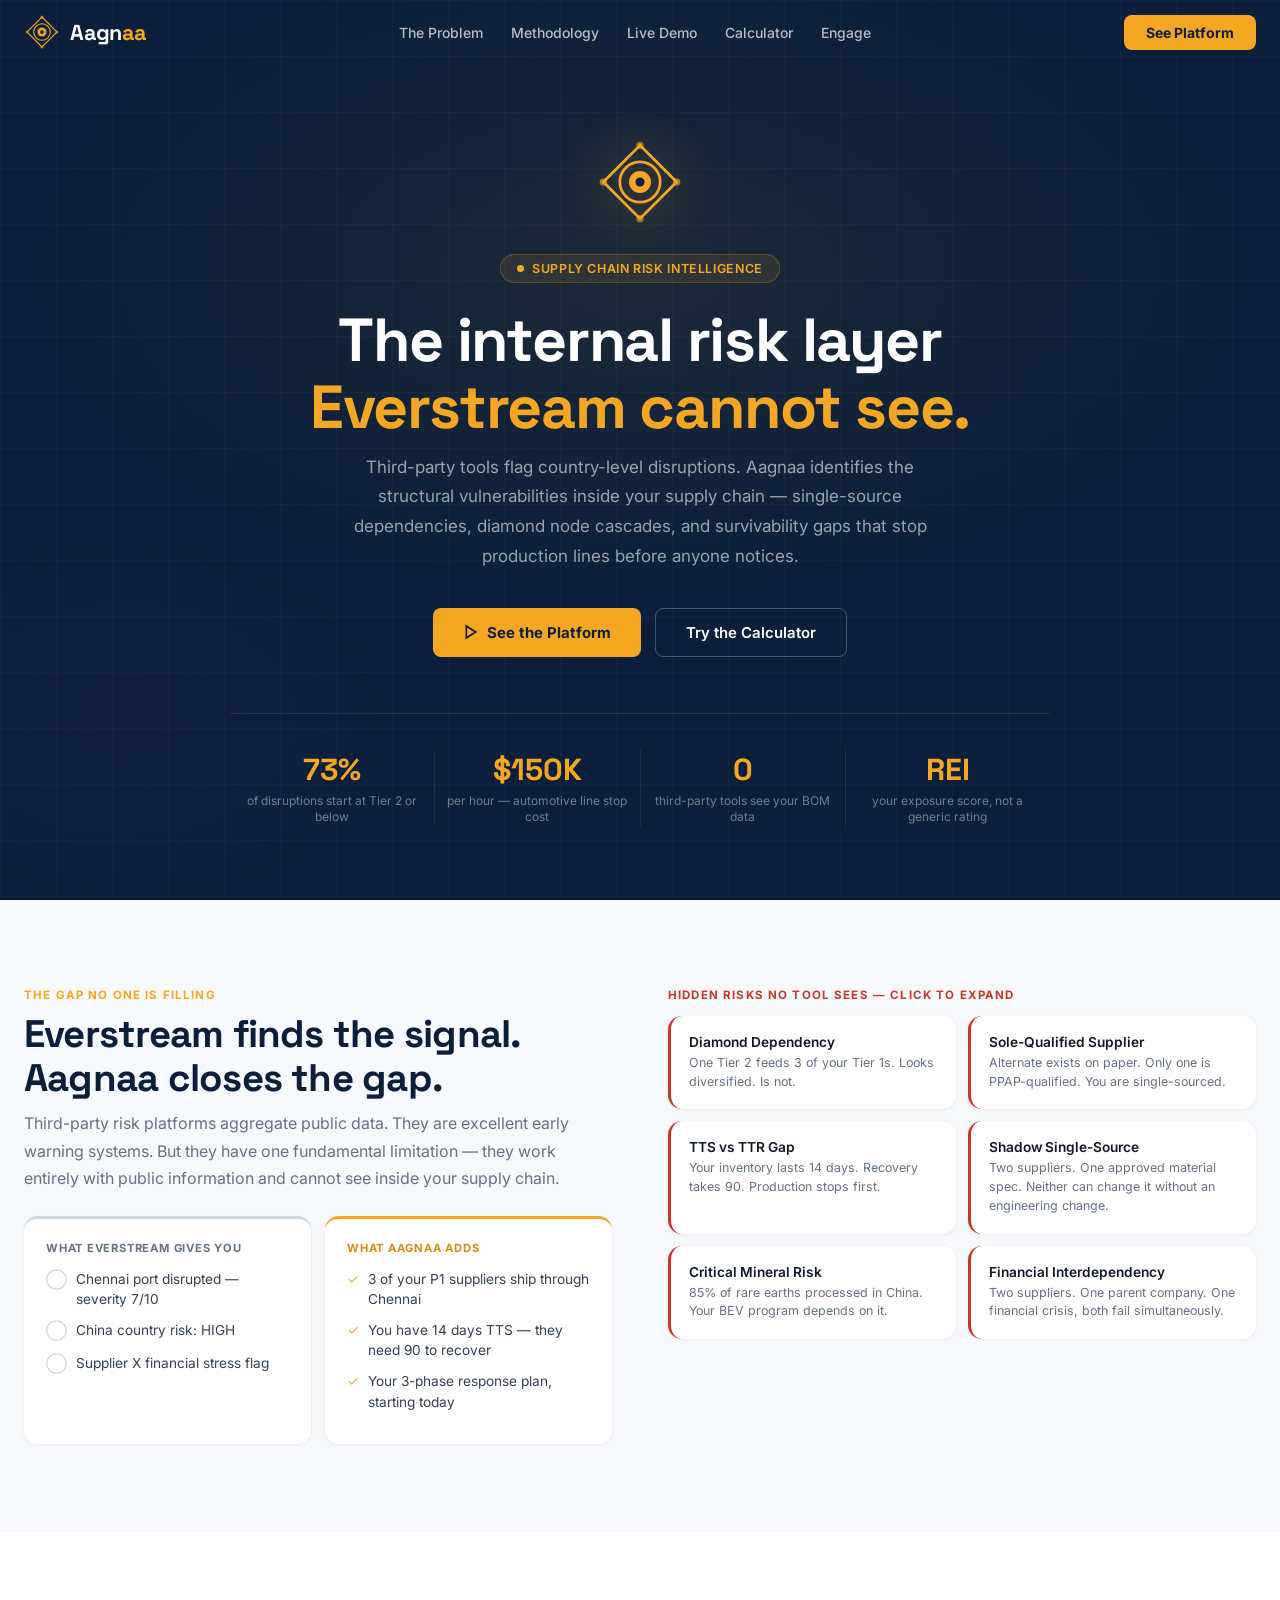
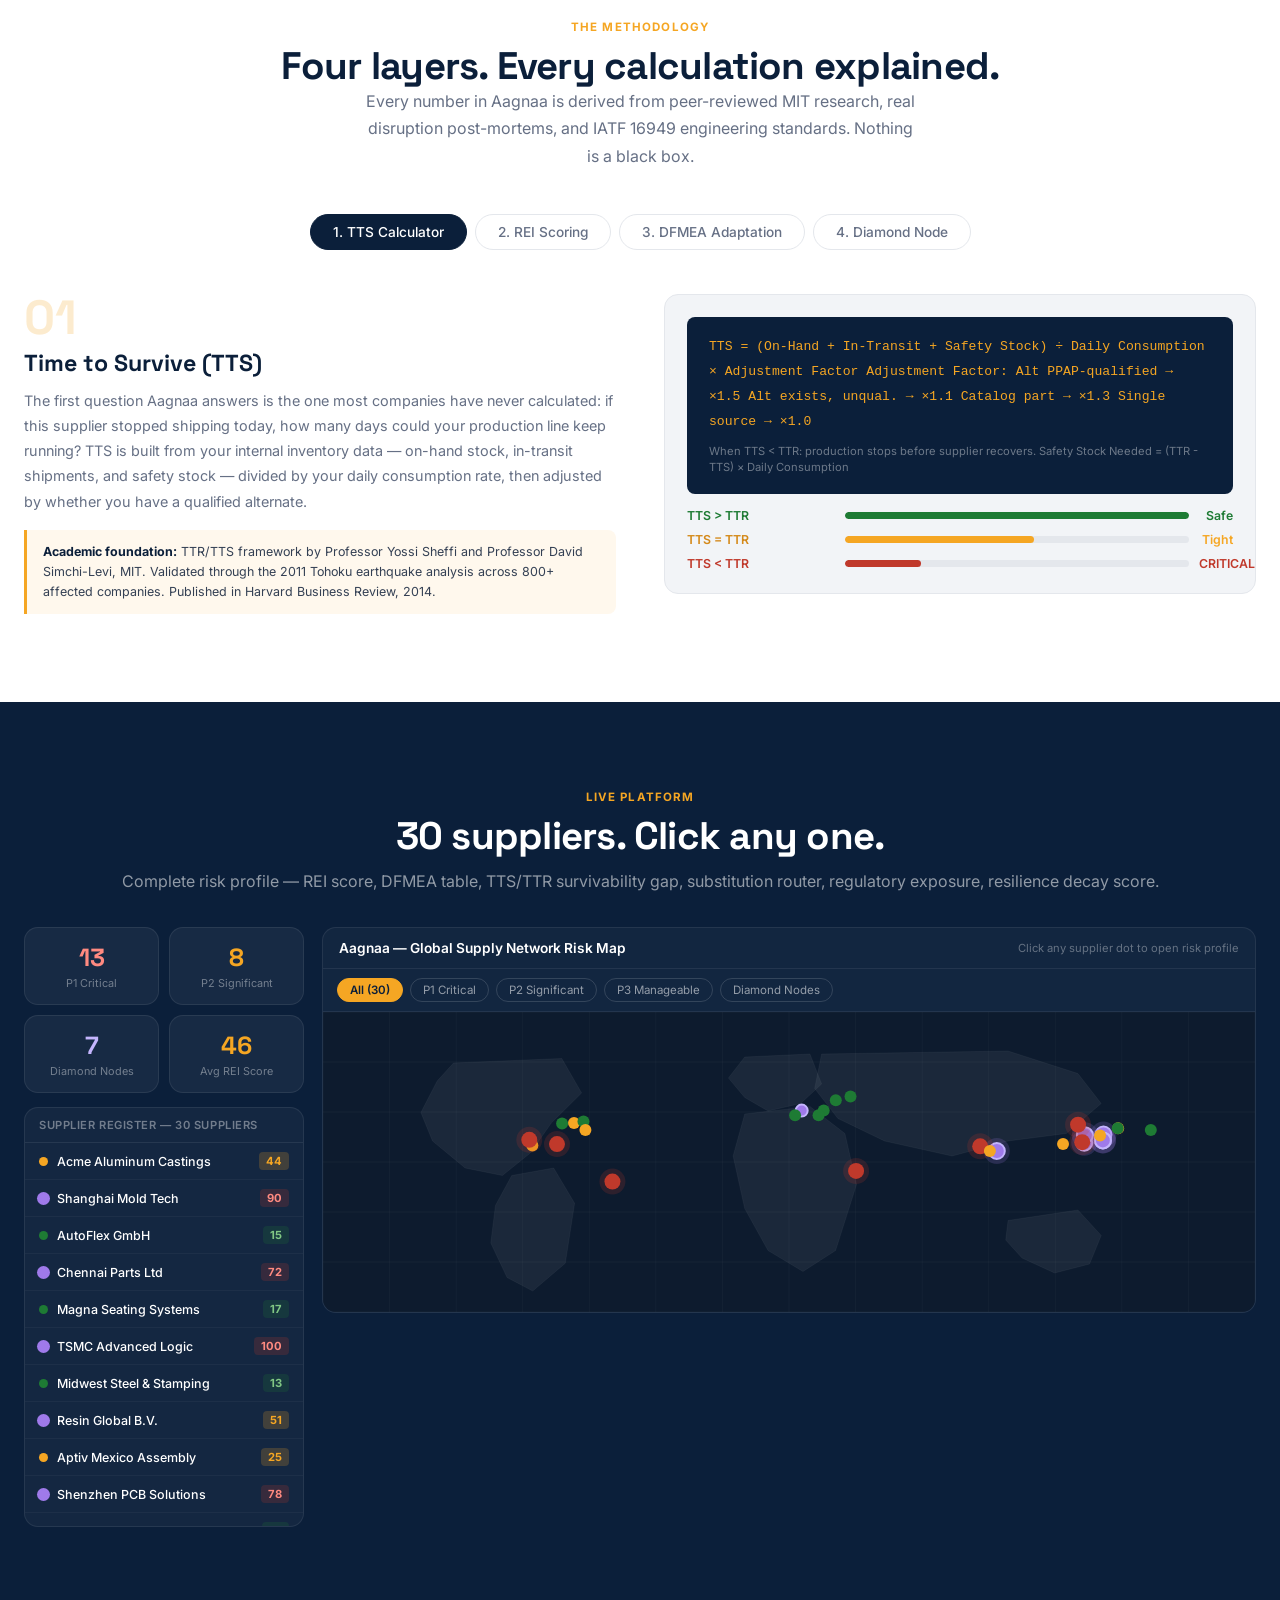
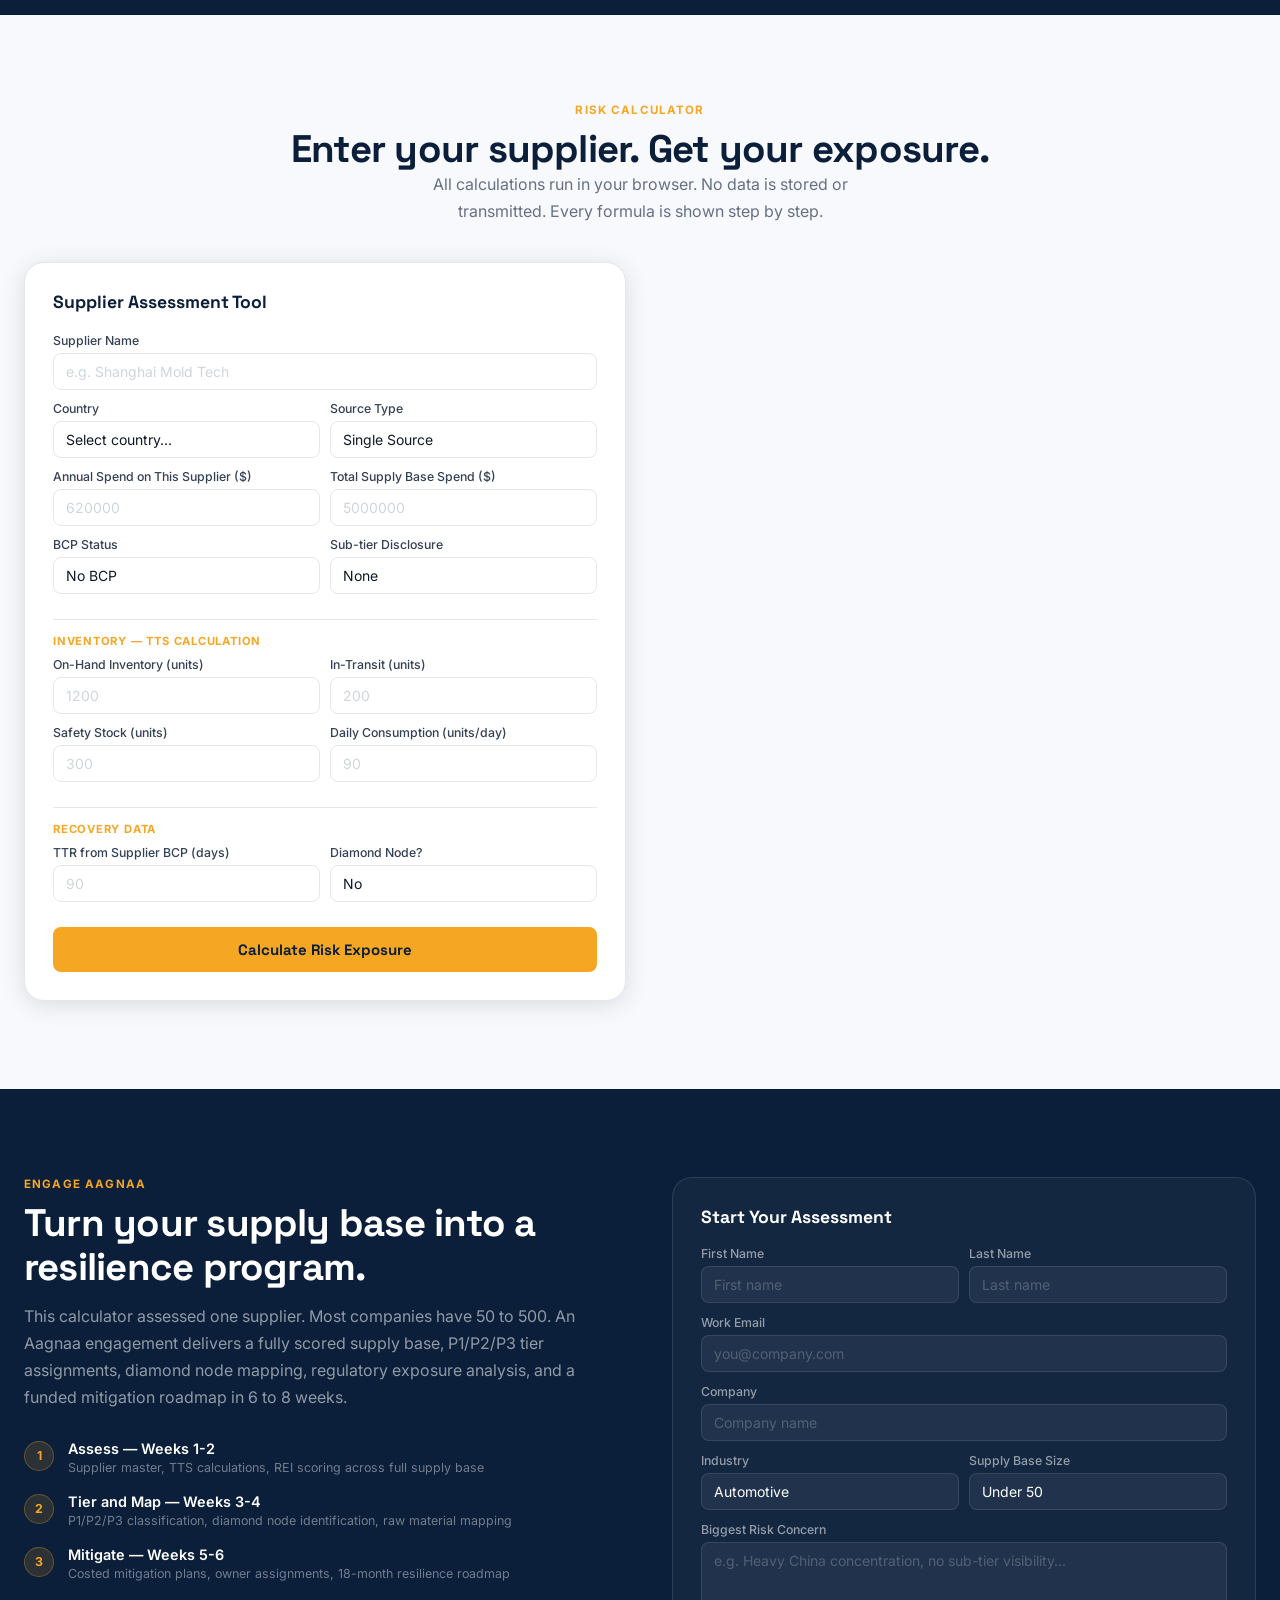
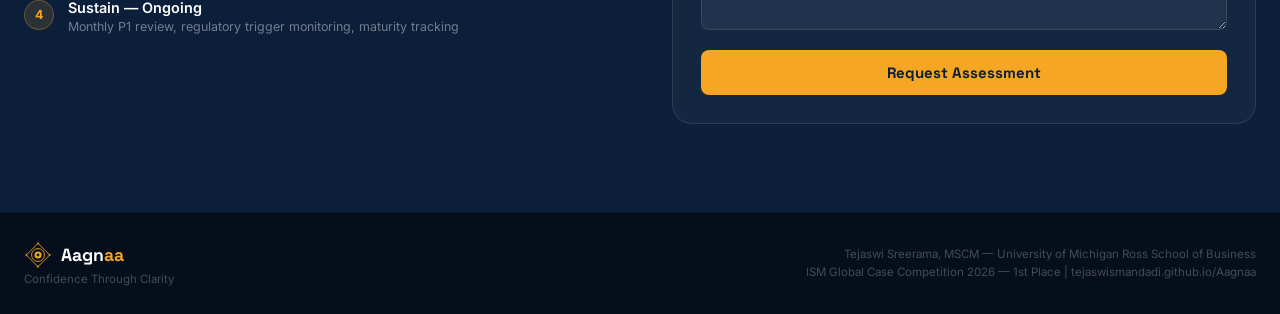
==== commit 88887716: "Add files via upload" ====
--- a/index.html
+++ b/index.html
@@ -9,264 +9,301 @@
 *,*::before,*::after{box-sizing:border-box;margin:0;padding:0}
 :root{
   --navy:#0B1F3A;--navy2:#122847;--navy3:#1A3A5C;
-  --amber:#F5A623;--amber2:#D4891A;--amber3:#FFF3CD;
-  --white:#fff;--off:#F8F9FC;--g50:#F2F4F7;
-  --g100:#E4E7EC;--g300:#D0D5DD;--g500:#667085;--g700:#344054;--g900:#101828;
-  --red:#C0392B;--red2:#FCE4EC;--green:#1E7B34;--green2:#E8F5E9;
+  --amber:#F5A623;--amber2:#D4891A;--amber3:rgba(245,166,35,0.12);
+  --white:#fff;--off:#F8F9FC;--g50:#F2F4F7;--g100:#E4E7EC;
+  --g300:#D0D5DD;--g500:#667085;--g700:#344054;--g900:#101828;
+  --red:#C0392B;--red2:rgba(192,57,43,0.12);
+  --green:#1E7B34;--green2:rgba(30,123,52,0.12);
+  --purple:#7C3AED;
   --fd:'Space Grotesk',sans-serif;--fb:'Inter',sans-serif;
-  --r:8px;--rl:16px;--rx:24px;
-}
-html{scroll-behavior:smooth}
+  --r:8px;--rl:14px;--rx:20px;
+  --shadow:0 4px 24px rgba(0,0,0,0.12);
+}
+html{scroll-behavior:smooth;font-size:16px}
 body{font-family:var(--fb);color:var(--g900);background:var(--white);overflow-x:hidden}
 a{text-decoration:none;color:inherit}
-button{cursor:pointer;font-family:var(--fb)}
-
-/* NAV */
-#nav{position:fixed;top:0;left:0;right:0;z-index:1000;transition:.3s}
-#nav.scrolled{background:rgba(11,31,58,.97);backdrop-filter:blur(12px);box-shadow:0 2px 20px rgba(0,0,0,.3)}
+button{cursor:pointer;font-family:var(--fb);border:none;outline:none}
+input,select,textarea{outline:none;font-family:var(--fb)}
+
+/* ── NAV ── */
+#nav{position:fixed;top:0;left:0;right:0;z-index:1000;transition:all .3s}
+#nav.scrolled{background:rgba(11,31,58,0.97);backdrop-filter:blur(16px);box-shadow:0 2px 24px rgba(0,0,0,0.3)}
 .nav-inner{display:flex;align-items:center;justify-content:space-between;height:64px;max-width:1280px;margin:0 auto;padding:0 24px}
-.nav-logo{display:flex;align-items:center;gap:10px}
-.nav-logo img{height:36px;width:36px;object-fit:contain}
-.nav-logo-text{font-family:var(--fd);font-size:1.4rem;font-weight:700;color:var(--white)}
-.nav-logo-text span{color:var(--amber)}
+.nav-brand{display:flex;align-items:center;gap:10px;cursor:pointer}
+.nav-brand svg{flex-shrink:0}
+.nav-wordmark{font-family:var(--fd);font-size:1.35rem;font-weight:700;color:var(--white);letter-spacing:-0.01em}
+.nav-wordmark span{color:var(--amber)}
 .nav-links{display:flex;gap:28px}
-.nav-links a{color:rgba(255,255,255,.75);font-size:.875rem;font-weight:500;transition:color .2s}
+.nav-links a{color:rgba(255,255,255,0.7);font-size:0.875rem;font-weight:500;transition:color .2s}
 .nav-links a:hover{color:var(--white)}
-.nav-btn{padding:9px 22px;border-radius:var(--r);background:var(--amber);color:var(--navy);font-weight:600;font-size:.875rem;border:none;transition:.2s}
-.nav-btn:hover{background:var(--amber2);transform:translateY(-1px)}
-
-/* HERO */
-#hero{background:var(--navy);min-height:100vh;display:flex;flex-direction:column;position:relative;overflow:hidden;padding-top:64px}
-.hero-bg{position:absolute;inset:0;background:radial-gradient(ellipse 70% 60% at 50% 40%,rgba(245,166,35,.07) 0%,transparent 60%)}
-.hero-grid{position:absolute;inset:0;background-image:linear-gradient(rgba(255,255,255,.03) 1px,transparent 1px),linear-gradient(90deg,rgba(255,255,255,.03) 1px,transparent 1px);background-size:60px 60px}
+.nav-cta{padding:9px 22px;border-radius:var(--r);background:var(--amber);color:var(--navy);font-weight:700;font-size:0.875rem;transition:all .2s;cursor:pointer}
+.nav-cta:hover{background:var(--amber2);transform:translateY(-1px)}
+
+/* ── HERO ── */
+#hero{min-height:100vh;background:var(--navy);display:flex;flex-direction:column;position:relative;overflow:hidden;padding-top:64px}
+.hero-bg{position:absolute;inset:0;background:radial-gradient(ellipse 80% 60% at 50% 30%,rgba(245,166,35,0.07) 0%,transparent 60%),radial-gradient(ellipse 40% 40% at 10% 80%,rgba(124,58,237,0.06) 0%,transparent 50%)}
+.hero-grid{position:absolute;inset:0;background-image:linear-gradient(rgba(255,255,255,0.025) 1px,transparent 1px),linear-gradient(90deg,rgba(255,255,255,0.025) 1px,transparent 1px);background-size:56px 56px}
 .hero-content{flex:1;display:flex;align-items:center;justify-content:center;text-align:center;padding:60px 24px;position:relative;z-index:1}
-.hero-inner{max-width:800px}
-.hero-logo{width:120px;height:120px;object-fit:contain;margin:0 auto 24px;display:block;filter:drop-shadow(0 0 30px rgba(245,166,35,.4))}
-.hero-badge{display:inline-flex;align-items:center;gap:8px;background:rgba(245,166,35,.12);border:1px solid rgba(245,166,35,.25);border-radius:100px;padding:6px 16px;margin-bottom:24px}
-.hero-badge span{font-size:.8rem;font-weight:600;color:var(--amber);letter-spacing:.04em}
-.hero-title{font-family:var(--fd);font-size:clamp(2.2rem,5vw,3.8rem);font-weight:800;color:var(--white);line-height:1.1;margin-bottom:10px;letter-spacing:-.02em}
-.hero-title em{color:var(--amber);font-style:normal}
-.hero-sub{font-size:1.125rem;color:rgba(255,255,255,.6);line-height:1.7;margin-bottom:36px;max-width:580px;margin-left:auto;margin-right:auto}
-.hero-actions{display:flex;gap:14px;justify-content:center;flex-wrap:wrap;margin-bottom:56px}
-.btn-primary{padding:15px 32px;border-radius:var(--r);background:var(--amber);color:var(--navy);font-weight:700;font-size:1rem;border:none;transition:.2s;cursor:pointer}
-.btn-primary:hover{background:var(--amber2);transform:translateY(-2px);box-shadow:0 4px 20px rgba(245,166,35,.4)}
-.btn-outline{padding:15px 32px;border-radius:var(--r);background:transparent;color:var(--white);font-weight:600;font-size:1rem;border:1.5px solid rgba(255,255,255,.3);cursor:pointer;transition:.2s}
-.btn-outline:hover{background:rgba(255,255,255,.08)}
-.hero-stats{display:flex;gap:40px;justify-content:center;padding-top:36px;border-top:1px solid rgba(255,255,255,.08)}
-.hs-num{font-family:var(--fd);font-size:2rem;font-weight:700;color:var(--amber)}
-.hs-label{font-size:.78rem;color:rgba(255,255,255,.45);margin-top:4px}
-
-/* SECTIONS */
+.hero-inner{max-width:820px}
+.hero-logo-wrap{margin:0 auto 28px;display:flex;justify-content:center}
+.hero-badge{display:inline-flex;align-items:center;gap:8px;background:rgba(245,166,35,0.1);border:1px solid rgba(245,166,35,0.25);border-radius:100px;padding:6px 16px;margin-bottom:24px}
+.hero-badge-dot{width:7px;height:7px;border-radius:50%;background:var(--amber);animation:pulse 2s infinite}
+@keyframes pulse{0%,100%{opacity:1;transform:scale(1)}50%{opacity:0.6;transform:scale(0.85)}}
+.hero-badge span{font-size:0.78rem;font-weight:600;color:var(--amber);letter-spacing:0.05em;text-transform:uppercase}
+.hero-title{font-family:var(--fd);font-size:clamp(2.2rem,5vw,3.8rem);font-weight:800;color:var(--white);line-height:1.1;margin-bottom:12px;letter-spacing:-0.02em}
+.hero-title em{color:var(--amber);font-style:normal;display:block}
+.hero-sub{font-size:1.0625rem;color:rgba(255,255,255,0.58);line-height:1.75;max-width:600px;margin:0 auto 36px}
+.hero-btns{display:flex;gap:14px;justify-content:center;flex-wrap:wrap;margin-bottom:56px}
+.btn-amber{padding:14px 30px;border-radius:var(--r);background:var(--amber);color:var(--navy);font-weight:700;font-size:0.9375rem;transition:all .2s;display:inline-flex;align-items:center;gap:8px}
+.btn-amber:hover{background:var(--amber2);transform:translateY(-2px);box-shadow:0 6px 24px rgba(245,166,35,0.35)}
+.btn-ghost{padding:14px 30px;border-radius:var(--r);background:transparent;color:var(--white);font-weight:600;font-size:0.9375rem;border:1.5px solid rgba(255,255,255,0.25);transition:all .2s}
+.btn-ghost:hover{background:rgba(255,255,255,0.07);border-color:rgba(255,255,255,0.5)}
+.hero-stats{display:flex;gap:0;border-top:1px solid rgba(255,255,255,0.08);padding-top:36px}
+.hstat{flex:1;text-align:center;padding:0 12px;border-right:1px solid rgba(255,255,255,0.08)}
+.hstat:last-child{border-right:none}
+.hstat-num{font-family:var(--fd);font-size:1.9rem;font-weight:800;color:var(--amber)}
+.hstat-label{font-size:0.75rem;color:rgba(255,255,255,0.42);margin-top:4px;line-height:1.4}
+
+/* ── SECTIONS ── */
 .section{padding:88px 0}
 .container{max-width:1280px;margin:0 auto;padding:0 24px}
-.sec-label{font-size:.75rem;font-weight:600;letter-spacing:.1em;text-transform:uppercase;color:var(--amber);margin-bottom:12px}
-.sec-title{font-family:var(--fd);font-size:clamp(1.8rem,3vw,2.6rem);font-weight:700;line-height:1.15;letter-spacing:-.02em}
-.sec-sub{font-size:1.0625rem;line-height:1.7;color:var(--g500);margin-top:12px}
-
-/* PROBLEM */
+.sec-eyebrow{font-size:0.72rem;font-weight:700;letter-spacing:0.1em;text-transform:uppercase;color:var(--amber);margin-bottom:10px}
+.sec-title{font-family:var(--fd);font-size:clamp(1.8rem,3vw,2.5rem);font-weight:700;line-height:1.15;letter-spacing:-0.02em;color:var(--navy)}
+.sec-title.light{color:var(--white)}
+.sec-sub{font-size:1rem;line-height:1.7;color:var(--g500);margin-top:10px}
+.sec-sub.light{color:rgba(255,255,255,0.55)}
+.text-center{text-align:center}
+
+/* ── PROBLEM ── */
 #problem{background:var(--off)}
-.problem-grid{display:grid;grid-template-columns:1fr 1fr;gap:64px;align-items:start;margin-bottom:56px}
-.vs-cards{display:grid;grid-template-columns:1fr 1fr;gap:16px;margin-top:28px}
-.vs-card{background:var(--white);border-radius:var(--rl);padding:24px;border-top:3px solid var(--g300)}
+.problem-2col{display:grid;grid-template-columns:1fr 1fr;gap:56px;align-items:start}
+.vs-grid{display:grid;grid-template-columns:1fr 1fr;gap:14px;margin-top:24px}
+.vs-card{background:var(--white);border-radius:var(--rl);padding:22px;border-top:3px solid var(--g300);box-shadow:0 1px 4px rgba(0,0,0,0.06)}
 .vs-card.ours{border-top-color:var(--amber)}
-.vs-title{font-size:.75rem;font-weight:700;letter-spacing:.06em;text-transform:uppercase;color:var(--g500);margin-bottom:14px}
-.vs-card.ours .vs-title{color:var(--amber2)}
-.vs-item{display:flex;align-items:flex-start;gap:10px;margin-bottom:10px;font-size:.875rem;color:var(--g700);line-height:1.5}
-.hidden-risks{display:grid;grid-template-columns:repeat(3,1fr);gap:14px}
-.risk-card{background:var(--white);border-radius:var(--r);padding:18px;border-left:3px solid var(--red);cursor:pointer;transition:.2s}
-.risk-card:hover{transform:translateY(-2px);box-shadow:0 4px 20px rgba(0,0,0,.08)}
-.risk-card.active{border-left-color:var(--amber);background:var(--amber3)}
-.risk-title{font-size:.875rem;font-weight:600;color:var(--g900);margin-bottom:4px}
-.risk-desc{font-size:.8rem;color:var(--g500);line-height:1.5}
-.risk-expand{display:none;margin-top:12px;padding-top:12px;border-top:1px solid var(--g100);font-size:.8rem;color:var(--g700);line-height:1.6}
-.risk-card.active .risk-expand{display:block}
-
-/* METHODOLOGY */
+.vs-card-label{font-size:0.7rem;font-weight:700;letter-spacing:0.07em;text-transform:uppercase;margin-bottom:14px;color:var(--g500)}
+.vs-card.ours .vs-card-label{color:var(--amber2)}
+.vs-item{display:flex;align-items:flex-start;gap:9px;margin-bottom:10px;font-size:0.855rem;color:var(--g700);line-height:1.5}
+.hidden-risks{display:grid;grid-template-columns:1fr 1fr;gap:12px}
+.hr-card{background:var(--white);border-radius:var(--rl);padding:18px;border-left:3px solid var(--red);cursor:pointer;transition:all .2s;box-shadow:0 1px 4px rgba(0,0,0,0.06)}
+.hr-card:hover{transform:translateY(-2px);box-shadow:var(--shadow)}
+.hr-card.open{border-left-color:var(--amber);background:rgba(245,166,35,0.04)}
+.hr-title{font-size:0.855rem;font-weight:600;color:var(--g900);margin-bottom:4px}
+.hr-desc{font-size:0.78rem;color:var(--g500);line-height:1.5}
+.hr-expand{display:none;margin-top:12px;padding-top:12px;border-top:1px solid var(--g100);font-size:0.78rem;color:var(--g700);line-height:1.65}
+.hr-card.open .hr-expand{display:block}
+
+/* ── METHODOLOGY ── */
 #method{background:var(--white)}
-.method-tabs{display:flex;gap:8px;justify-content:center;flex-wrap:wrap;margin-bottom:48px}
-.mtab{padding:10px 24px;border-radius:100px;border:1.5px solid var(--g100);background:var(--white);font-size:.875rem;font-weight:500;color:var(--g500);cursor:pointer;transition:.2s}
-.mtab.active{background:var(--navy);border-color:var(--navy);color:var(--white)}
-.mtab:hover:not(.active){border-color:var(--navy);color:var(--navy)}
+.mtabs{display:flex;gap:8px;justify-content:center;flex-wrap:wrap;margin-bottom:44px}
+.mtab{padding:9px 22px;border-radius:100px;border:1.5px solid var(--g100);background:var(--white);font-size:0.855rem;font-weight:500;color:var(--g500);cursor:pointer;transition:all .2s}
+.mtab.on{background:var(--navy);border-color:var(--navy);color:var(--white)}
+.mtab:hover:not(.on){border-color:var(--navy);color:var(--navy)}
 .mpanel{display:none;grid-template-columns:1fr 1fr;gap:48px;align-items:start}
-.mpanel.active{display:grid}
-.mpanel-num{font-family:var(--fd);font-size:3.5rem;font-weight:800;color:var(--amber);opacity:.25;line-height:1;margin-bottom:8px}
-.mpanel-title{font-family:var(--fd);font-size:1.5rem;font-weight:700;color:var(--navy);margin-bottom:10px}
-.mpanel-body{color:var(--g500);line-height:1.7;margin-bottom:16px;font-size:.9375rem}
-.mpanel-proof{background:var(--amber3);border-left:3px solid var(--amber);border-radius:0 var(--r) var(--r) 0;padding:12px 16px;font-size:.8rem;color:var(--g700);line-height:1.6}
-.formula-box{background:var(--navy);border-radius:var(--r);padding:20px 24px;margin-bottom:14px}
-.formula{font-family:'Courier New',monospace;font-size:.85rem;color:var(--amber);line-height:1.8}
-.formula-note{font-size:.72rem;color:rgba(255,255,255,.45);margin-top:8px}
-.weight-bars{display:flex;flex-direction:column;gap:10px}
-.wrow{display:flex;align-items:center;gap:10px;font-size:.8rem}
-.wname{width:150px;color:var(--g700);flex-shrink:0;font-size:.78rem}
-.wtrack{flex:1;height:8px;background:var(--g100);border-radius:4px;overflow:hidden}
-.wfill{height:100%;border-radius:4px;background:var(--amber);transition:width .6s ease}
-.wpct{width:36px;text-align:right;font-weight:600;color:var(--navy);font-size:.78rem}
-
-/* DFMEA TABLE */
-.dfmea-table{width:100%;border-collapse:collapse;font-size:.78rem}
-.dfmea-table th{background:var(--navy);color:var(--white);padding:8px 10px;text-align:left;font-weight:600;font-size:.72rem;letter-spacing:.03em}
-.dfmea-table td{padding:8px 10px;border-bottom:1px solid var(--g100);vertical-align:top;line-height:1.4}
-.dfmea-table tr:hover td{background:var(--g50)}
-.rpn-high{color:var(--red);font-weight:700}
-.rpn-med{color:var(--amber2);font-weight:700}
-.rpn-low{color:var(--green);font-weight:600}
-
-/* LIVE DEMO */
-#demo{background:var(--navy);position:relative;overflow:hidden}
-#demo::before{content:'';position:absolute;inset:0;background:radial-gradient(ellipse 60% 60% at 80% 20%,rgba(245,166,35,.06) 0%,transparent 50%)}
-.demo-layout{display:grid;grid-template-columns:300px 1fr;gap:20px;align-items:start;position:relative;z-index:1}
-.demo-sidebar{display:flex;flex-direction:column;gap:14px}
-.demo-stats{display:grid;grid-template-columns:1fr 1fr;gap:10px}
-.dstat{background:rgba(255,255,255,.05);border:1px solid rgba(255,255,255,.08);border-radius:var(--rl);padding:14px;text-align:center}
-.dstat-num{font-family:var(--fd);font-size:1.6rem;font-weight:700;color:var(--amber)}
-.dstat-label{font-size:.7rem;color:rgba(255,255,255,.45);margin-top:2px}
-.sup-list{background:rgba(255,255,255,.04);border:1px solid rgba(255,255,255,.08);border-radius:var(--rl);overflow:hidden;max-height:480px;overflow-y:auto}
-.sup-list-hdr{padding:10px 14px;border-bottom:1px solid rgba(255,255,255,.08);font-size:.72rem;font-weight:600;color:rgba(255,255,255,.4);text-transform:uppercase;letter-spacing:.04em}
-.sup-row{display:flex;align-items:center;gap:10px;padding:10px 14px;border-bottom:1px solid rgba(255,255,255,.05);cursor:pointer;transition:.15s}
-.sup-row:hover{background:rgba(255,255,255,.05)}
-.sup-row.active{background:rgba(245,166,35,.1);border-left:3px solid var(--amber)}
+.mpanel.on{display:grid}
+.mpanel-num{font-family:var(--fd);font-size:3rem;font-weight:800;color:var(--amber);opacity:0.22;line-height:1;margin-bottom:6px}
+.mpanel-title{font-family:var(--fd);font-size:1.45rem;font-weight:700;color:var(--navy);margin-bottom:10px}
+.mpanel-body{font-size:0.9rem;line-height:1.75;color:var(--g500);margin-bottom:16px}
+.mpanel-proof{background:rgba(245,166,35,0.08);border-left:3px solid var(--amber);border-radius:0 var(--r) var(--r) 0;padding:12px 16px;font-size:0.78rem;color:var(--g700);line-height:1.6}
+.mpanel-proof strong{color:var(--navy)}
+.viz-box{background:var(--g50);border:1px solid var(--g100);border-radius:var(--rl);padding:22px}
+.formula-box{background:var(--navy);border-radius:var(--r);padding:18px 22px;margin-bottom:14px}
+.formula{font-family:'Courier New',monospace;font-size:0.82rem;color:var(--amber);line-height:1.9}
+.formula-note{font-size:0.7rem;color:rgba(255,255,255,0.4);margin-top:8px;line-height:1.5}
+.wbars{display:flex;flex-direction:column;gap:9px}
+.wrow{display:flex;align-items:center;gap:10px}
+.wlabel{width:148px;font-size:0.77rem;color:var(--g700);flex-shrink:0}
+.wtrack{flex:1;height:7px;background:var(--g100);border-radius:4px;overflow:hidden}
+.wfill{height:100%;border-radius:4px;background:var(--amber);transition:width .7s ease}
+.wpct{width:34px;text-align:right;font-size:0.77rem;font-weight:600;color:var(--navy)}
+.rpn-row{display:flex;justify-content:space-between;align-items:center;padding:9px 13px;border-radius:var(--r);margin-bottom:7px;font-size:0.8rem}
+.rpn-row.high{background:rgba(192,57,43,0.1);color:var(--red)}
+.rpn-row.med{background:rgba(245,166,35,0.1);color:var(--amber2)}
+.rpn-row.low{background:rgba(30,123,52,0.1);color:var(--green)}
+.diamond-vis{background:var(--navy);border-radius:var(--r);padding:18px;font-family:'Courier New',monospace;font-size:0.78rem;color:rgba(255,255,255,0.75);line-height:2.2;text-align:center}
+
+/* ── LIVE DEMO ── */
+#demo{background:var(--navy)}
+.demo-layout{display:grid;grid-template-columns:280px 1fr;gap:18px;align-items:start}
+.demo-stats-grid{display:grid;grid-template-columns:1fr 1fr;gap:10px;margin-bottom:14px}
+.dstat{background:rgba(255,255,255,0.05);border:1px solid rgba(255,255,255,0.08);border-radius:var(--rl);padding:14px;text-align:center}
+.dstat-num{font-family:var(--fd);font-size:1.55rem;font-weight:700;color:var(--amber)}
+.dstat-label{font-size:0.68rem;color:rgba(255,255,255,0.4);margin-top:3px}
+.sup-list-wrap{background:rgba(255,255,255,0.04);border:1px solid rgba(255,255,255,0.08);border-radius:var(--rl);overflow:hidden;max-height:420px;overflow-y:auto}
+.sup-list-hdr{padding:10px 14px;border-bottom:1px solid rgba(255,255,255,0.08);font-size:0.7rem;font-weight:600;color:rgba(255,255,255,0.4);text-transform:uppercase;letter-spacing:0.05em}
+.sup-row{display:flex;align-items:center;gap:9px;padding:9px 14px;border-bottom:1px solid rgba(255,255,255,0.04);cursor:pointer;transition:background .15s}
+.sup-row:hover{background:rgba(255,255,255,0.05)}
+.sup-row.on{background:rgba(245,166,35,0.1);border-left:3px solid var(--amber)}
 .sup-dot{width:9px;height:9px;border-radius:50%;flex-shrink:0}
-.sup-name{font-size:.78rem;font-weight:500;color:var(--white);flex:1}
-.sup-badge{font-size:.7rem;font-weight:700;padding:2px 7px;border-radius:4px}
-.demo-main{display:flex;flex-direction:column;gap:14px}
-.demo-map-wrap{background:rgba(255,255,255,.04);border:1px solid rgba(255,255,255,.08);border-radius:var(--rl);overflow:hidden}
-.demo-map-hdr{padding:12px 16px;border-bottom:1px solid rgba(255,255,255,.08);display:flex;justify-content:space-between;align-items:center}
-.demo-map-title{font-size:.875rem;font-weight:600;color:var(--white)}
-.demo-filters{padding:10px 16px;border-bottom:1px solid rgba(255,255,255,.08);display:flex;gap:8px;flex-wrap:wrap}
-.filter-btn{padding:4px 12px;border-radius:100px;border:1px solid rgba(255,255,255,.15);background:transparent;font-size:.72rem;color:rgba(255,255,255,.6);cursor:pointer;transition:.2s}
-.filter-btn.active,.filter-btn:hover{background:var(--amber);border-color:var(--amber);color:var(--navy);font-weight:600}
-#demoMap{width:100%;height:320px;display:block}
-.detail-panel{background:rgba(255,255,255,.04);border:1px solid rgba(255,255,255,.08);border-radius:var(--rl);overflow:hidden;display:none}
-.detail-panel.open{display:block}
-.detail-tabs{display:flex;border-bottom:1px solid rgba(255,255,255,.08)}
-.dtab{padding:10px 16px;font-size:.78rem;font-weight:500;color:rgba(255,255,255,.5);cursor:pointer;border-bottom:2px solid transparent;transition:.2s}
-.dtab.active{color:var(--amber);border-bottom-color:var(--amber)}
-.dtab-content{display:none;padding:16px}
-.dtab-content.active{display:block}
-.detail-name{font-size:1.1rem;font-weight:700;color:var(--white);margin-bottom:2px}
-.detail-sub{font-size:.8rem;color:rgba(255,255,255,.45);margin-bottom:14px}
-.detail-grid{display:grid;grid-template-columns:repeat(4,1fr);gap:10px;margin-bottom:14px}
-.dmet{background:rgba(255,255,255,.05);border-radius:var(--r);padding:10px;text-align:center}
-.dmet-val{font-family:var(--fd);font-size:1.3rem;font-weight:700;color:var(--white)}
-.dmet-label{font-size:.68rem;color:rgba(255,255,255,.4);margin-top:2px}
-.alert-box{display:flex;align-items:center;gap:8px;background:rgba(192,57,43,.15);border:1px solid rgba(192,57,43,.3);border-radius:var(--r);padding:10px 12px;font-size:.8rem;color:#ff8a80;margin-bottom:12px}
-.tts-timeline{background:var(--navy);border-radius:var(--r);padding:14px;margin-bottom:12px}
-.timeline-bar{position:relative;height:24px;background:rgba(255,255,255,.08);border-radius:4px;overflow:visible;margin:10px 0}
-.timeline-tts{position:absolute;left:0;top:0;height:100%;border-radius:4px;background:var(--green);transition:width .6s}
-.timeline-ttr{position:absolute;left:0;top:0;height:100%;border-radius:4px;background:rgba(192,57,43,.6);transition:width .6s}
-.timeline-label{font-size:.72rem;color:rgba(255,255,255,.5);margin-bottom:4px}
-.tts-formula{font-family:'Courier New',monospace;font-size:.8rem;color:var(--amber);line-height:1.8;margin-bottom:8px}
-.mit-phase{border:1px solid rgba(255,255,255,.08);border-radius:var(--r);overflow:hidden;margin-bottom:8px}
-.mit-phase-hdr{padding:8px 12px;font-size:.72rem;font-weight:700;text-transform:uppercase;letter-spacing:.04em}
-.mit-phase-hdr.imm{background:rgba(192,57,43,.15);color:#ff8a80}
-.mit-phase-hdr.sht{background:rgba(245,166,35,.15);color:var(--amber)}
-.mit-phase-hdr.str{background:rgba(30,123,52,.15);color:#81c784}
-.mit-phase-body{padding:10px 12px;font-size:.8rem;color:rgba(255,255,255,.7);line-height:1.6}
-.mit-action{font-weight:600;color:var(--white);margin-bottom:2px}
-.mit-owner{font-size:.72rem;color:rgba(255,255,255,.4)}
-.reg-trigger{display:flex;align-items:center;justify-content:space-between;padding:10px 12px;background:rgba(255,255,255,.04);border-radius:var(--r);margin-bottom:6px;font-size:.8rem}
-.reg-name{color:rgba(255,255,255,.8);font-weight:500}
-.reg-flag{padding:2px 8px;border-radius:4px;font-size:.7rem;font-weight:700}
-.reg-flag.hit{background:rgba(192,57,43,.2);color:#ff8a80}
-.reg-flag.clear{background:rgba(30,123,52,.2);color:#81c784}
-
-/* ALTERNATES */
-.alt-table{width:100%;border-collapse:collapse;font-size:.78rem}
-.alt-table th{background:rgba(255,255,255,.06);color:rgba(255,255,255,.5);padding:8px 10px;text-align:left;font-size:.72rem;letter-spacing:.03em;font-weight:600}
-.alt-table td{padding:8px 10px;border-bottom:1px solid rgba(255,255,255,.06);color:rgba(255,255,255,.8)}
-.alt-score-bar{display:flex;align-items:center;gap:6px}
-.alt-bar{flex:1;height:6px;background:rgba(255,255,255,.08);border-radius:3px;overflow:hidden}
-.alt-bar-fill{height:100%;border-radius:3px;background:var(--amber)}
-.convergence-box{background:rgba(245,166,35,.08);border:1px solid rgba(245,166,35,.2);border-radius:var(--r);padding:12px;margin-bottom:12px;font-size:.82rem}
-.conv-formula{font-family:'Courier New',monospace;color:var(--amber);font-size:.8rem;margin:6px 0}
-
-/* DECAY */
-.decay-box{background:rgba(255,255,255,.04);border-radius:var(--r);padding:12px;font-size:.82rem;color:rgba(255,255,255,.7)}
-.decay-bar{height:8px;background:rgba(255,255,255,.08);border-radius:4px;overflow:hidden;margin:6px 0}
-.decay-fill{height:100%;border-radius:4px;background:linear-gradient(90deg,var(--green),var(--amber),var(--red))}
-
-/* CALC */
+.sup-name{font-size:0.78rem;font-weight:500;color:var(--white);flex:1}
+.sup-rei{font-size:0.7rem;font-weight:700;padding:2px 7px;border-radius:4px}
+.demo-right{display:flex;flex-direction:column;gap:14px}
+.map-wrap{background:rgba(255,255,255,0.03);border:1px solid rgba(255,255,255,0.08);border-radius:var(--rl);overflow:hidden}
+.map-hdr{padding:12px 16px;border-bottom:1px solid rgba(255,255,255,0.07);display:flex;justify-content:space-between;align-items:center}
+.map-title{font-size:0.855rem;font-weight:600;color:var(--white)}
+.map-sub{font-size:0.7rem;color:rgba(255,255,255,0.35)}
+.map-filters{padding:9px 14px;border-bottom:1px solid rgba(255,255,255,0.07);display:flex;gap:7px;flex-wrap:wrap}
+.fbtn{padding:4px 12px;border-radius:100px;border:1px solid rgba(255,255,255,0.14);background:transparent;font-size:0.72rem;color:rgba(255,255,255,0.55);cursor:pointer;transition:all .2s}
+.fbtn.on,.fbtn:hover{background:var(--amber);border-color:var(--amber);color:var(--navy);font-weight:600}
+#mapCanvas{width:100%;height:300px;display:block;cursor:crosshair}
+.detail-wrap{background:rgba(255,255,255,0.03);border:1px solid rgba(255,255,255,0.08);border-radius:var(--rl);overflow:hidden;display:none}
+.detail-wrap.open{display:block}
+.dtabs{display:flex;border-bottom:1px solid rgba(255,255,255,0.08)}
+.dtab{padding:9px 14px;font-size:0.77rem;font-weight:500;color:rgba(255,255,255,0.45);cursor:pointer;border-bottom:2px solid transparent;transition:all .2s;white-space:nowrap}
+.dtab.on{color:var(--amber);border-bottom-color:var(--amber)}
+.dtab-pane{display:none;padding:16px}
+.dtab-pane.on{display:block}
+.sup-detail-name{font-size:1.05rem;font-weight:700;color:var(--white);margin-bottom:2px}
+.sup-detail-meta{font-size:0.78rem;color:rgba(255,255,255,0.42);margin-bottom:14px}
+.metrics-row{display:grid;grid-template-columns:repeat(4,1fr);gap:9px;margin-bottom:14px}
+.metric{background:rgba(255,255,255,0.05);border-radius:var(--r);padding:10px;text-align:center}
+.metric-val{font-family:var(--fd);font-size:1.25rem;font-weight:700;color:var(--white)}
+.metric-label{font-size:0.65rem;color:rgba(255,255,255,0.38);margin-top:2px}
+.alert-bar{display:flex;align-items:center;gap:9px;background:rgba(192,57,43,0.14);border:1px solid rgba(192,57,43,0.28);border-radius:var(--r);padding:9px 12px;font-size:0.78rem;color:#ff8a80;margin-bottom:12px}
+.tts-vis{background:var(--navy);border-radius:var(--r);padding:14px;margin-bottom:12px}
+.tbar-label{font-size:0.68rem;color:rgba(255,255,255,0.38);margin-bottom:4px}
+.tbar{height:12px;background:rgba(255,255,255,0.07);border-radius:3px;overflow:hidden;margin-bottom:8px;position:relative}
+.tbar-fill{height:100%;border-radius:3px;transition:width .6s ease}
+.tts-formula{font-family:'Courier New',monospace;font-size:0.77rem;color:var(--amber);margin-top:8px;line-height:1.7}
+.conv-box{background:rgba(245,166,35,0.07);border:1px solid rgba(245,166,35,0.18);border-radius:var(--r);padding:12px;margin-bottom:12px}
+.conv-title{font-size:0.77rem;font-weight:600;color:var(--amber);margin-bottom:6px}
+.conv-formula{font-family:'Courier New',monospace;font-size:0.77rem;color:rgba(255,255,255,0.75);line-height:1.7}
+.decay-box{background:rgba(255,255,255,0.04);border-radius:var(--r);padding:12px}
+.decay-bar{height:7px;background:rgba(255,255,255,0.07);border-radius:4px;overflow:hidden;margin:7px 0}
+.decay-fill{height:100%;border-radius:4px;background:linear-gradient(90deg,#1E7B34,#F5A623,#C0392B)}
+table.dfmea{width:100%;border-collapse:collapse;font-size:0.76rem}
+table.dfmea th{background:rgba(255,255,255,0.07);color:rgba(255,255,255,0.55);padding:7px 9px;text-align:left;font-weight:600;font-size:0.69rem;letter-spacing:0.03em}
+table.dfmea td{padding:7px 9px;border-bottom:1px solid rgba(255,255,255,0.05);color:rgba(255,255,255,0.78);vertical-align:top;line-height:1.45}
+.rpn-hi{color:#ff8a80;font-weight:700}
+.rpn-md{color:var(--amber);font-weight:700}
+.rpn-lo{color:#81c784;font-weight:600}
+.mit-phase{border:1px solid rgba(255,255,255,0.07);border-radius:var(--r);overflow:hidden;margin-bottom:9px}
+.mit-hdr{padding:8px 12px;font-size:0.7rem;font-weight:700;text-transform:uppercase;letter-spacing:0.04em}
+.mit-hdr.r{background:rgba(192,57,43,0.14);color:#ff8a80}
+.mit-hdr.y{background:rgba(245,166,35,0.14);color:var(--amber)}
+.mit-hdr.g{background:rgba(30,123,52,0.14);color:#81c784}
+.mit-body{padding:10px 12px;font-size:0.8rem;color:rgba(255,255,255,0.7);line-height:1.6}
+.mit-action{font-weight:600;color:var(--white);margin-bottom:3px;font-size:0.82rem}
+.mit-owner{font-size:0.7rem;color:rgba(255,255,255,0.38);margin-top:4px}
+.ss-formula-box{background:var(--navy);border-radius:var(--r);padding:12px 14px;margin-bottom:9px}
+.ss-f{font-family:'Courier New',monospace;font-size:0.77rem;color:var(--amber);margin-bottom:4px}
+.ss-r{font-size:0.8rem;color:var(--white);font-weight:600}
+table.alts{width:100%;border-collapse:collapse;font-size:0.76rem}
+table.alts th{background:rgba(255,255,255,0.06);color:rgba(255,255,255,0.45);padding:7px 9px;text-align:left;font-size:0.68rem;font-weight:600;letter-spacing:0.03em}
+table.alts td{padding:7px 9px;border-bottom:1px solid rgba(255,255,255,0.05);color:rgba(255,255,255,0.8)}
+.score-bar{display:flex;align-items:center;gap:6px}
+.sbar-track{flex:1;height:5px;background:rgba(255,255,255,0.08);border-radius:3px;overflow:hidden}
+.sbar-fill{height:100%;border-radius:3px;background:var(--amber)}
+.reg-item{display:flex;align-items:center;justify-content:space-between;padding:9px 12px;background:rgba(255,255,255,0.04);border-radius:var(--r);margin-bottom:7px}
+.reg-name{font-size:0.8rem;color:rgba(255,255,255,0.78);font-weight:500}
+.reg-sev{font-size:0.68rem;color:rgba(255,255,255,0.35);margin-top:2px}
+.reg-badge{padding:2px 8px;border-radius:4px;font-size:0.68rem;font-weight:700}
+.reg-badge.hit{background:rgba(192,57,43,0.2);color:#ff8a80}
+.reg-badge.clear{background:rgba(30,123,52,0.2);color:#81c784}
+.sup-list-wrap::-webkit-scrollbar{width:4px}
+.sup-list-wrap::-webkit-scrollbar-thumb{background:rgba(255,255,255,0.14);border-radius:2px}
+
+/* ── CALCULATOR ── */
 #calc{background:var(--off)}
-.calc-grid{display:grid;grid-template-columns:1fr 1fr;gap:32px;align-items:start}
-.calc-card{background:var(--white);border-radius:var(--rx);padding:28px;box-shadow:0 4px 16px rgba(0,0,0,.08);border:1px solid var(--g100)}
-.calc-title{font-family:var(--fd);font-size:1.15rem;font-weight:700;color:var(--navy);margin-bottom:20px}
-.field-group{display:flex;flex-direction:column;gap:5px;margin-bottom:12px}
-.field-group label{font-size:.78rem;font-weight:500;color:var(--g700)}
-.field-group input,.field-group select{padding:9px 13px;border:1.5px solid var(--g100);border-radius:var(--r);font-size:.875rem;font-family:var(--fb);color:var(--g900);background:var(--white);-webkit-appearance:none}
-.field-group input:focus,.field-group select:focus{outline:none;border-color:var(--navy);box-shadow:0 0 0 3px rgba(11,31,58,.08)}
-.field-row{display:grid;grid-template-columns:1fr 1fr;gap:10px}
-.sec-label-sm{font-size:.72rem;font-weight:700;letter-spacing:.06em;text-transform:uppercase;color:var(--amber);margin:16px 0 8px;padding-top:14px;border-top:1px solid var(--g100)}
-.calc-btn{width:100%;padding:14px;background:var(--amber);color:var(--navy);border:none;border-radius:var(--r);font-size:.9375rem;font-weight:700;cursor:pointer;transition:.2s;margin-top:16px;font-family:var(--fd)}
-.calc-btn:hover{background:var(--amber2);transform:translateY(-1px);box-shadow:0 4px 20px rgba(245,166,35,.4)}
-.results-panel{display:none}
-.results-panel.show{display:block}
-.score-section{text-align:center;background:var(--navy);border-radius:var(--rl);padding:20px;margin-bottom:16px}
-.score-num{font-family:var(--fd);font-size:3.5rem;font-weight:800;line-height:1}
-.score-label{font-size:.8rem;color:rgba(255,255,255,.5);margin-top:4px}
-.score-tier{display:inline-block;padding:3px 14px;border-radius:100px;font-size:.8rem;font-weight:700;margin-top:10px}
-.tier-p1{background:rgba(192,57,43,.2);color:#ff8a80}
-.tier-p2{background:rgba(245,166,35,.2);color:var(--amber)}
-.tier-p3{background:rgba(30,123,52,.2);color:#81c784}
-.res-grid{display:grid;grid-template-columns:1fr 1fr 1fr;gap:10px;margin-bottom:16px}
-.rm{background:var(--g50);border-radius:var(--r);padding:12px;text-align:center;border:1px solid var(--g100)}
-.rm.alert{border-color:var(--red);background:var(--red2)}
-.rm-val{font-family:var(--fd);font-size:1.2rem;font-weight:700;color:var(--navy)}
-.rm.alert .rm-val{color:var(--red)}
-.rm-label{font-size:.68rem;color:var(--g500);margin-top:2px}
-.res-section-title{font-size:.72rem;font-weight:700;letter-spacing:.05em;text-transform:uppercase;color:var(--navy);margin:14px 0 8px}
-.fm-item{display:flex;gap:8px;padding:8px 12px;background:var(--g50);border-radius:var(--r);border-left:3px solid var(--red);font-size:.78rem;color:var(--g700);margin-bottom:6px;line-height:1.5}
-.ss-calc{background:var(--navy);border-radius:var(--r);padding:12px 14px;margin-bottom:8px}
-.ss-formula{font-family:'Courier New',monospace;font-size:.78rem;color:var(--amber);margin-bottom:4px}
-.ss-result{font-size:.82rem;color:var(--white);font-weight:600}
-.res-cta{background:linear-gradient(135deg,var(--navy),var(--navy3));border-radius:var(--rl);padding:20px;text-align:center;margin-top:8px}
+.calc-2col{display:grid;grid-template-columns:1fr 1fr;gap:28px;align-items:start}
+.calc-card{background:var(--white);border-radius:var(--rx);padding:28px;box-shadow:var(--shadow);border:1px solid var(--g100)}
+.calc-title{font-family:var(--fd);font-size:1.1rem;font-weight:700;color:var(--navy);margin-bottom:20px}
+.fg{display:flex;flex-direction:column;gap:5px;margin-bottom:11px}
+.fg label{font-size:0.77rem;font-weight:500;color:var(--g700)}
+.fg input,.fg select{padding:9px 12px;border:1.5px solid var(--g100);border-radius:var(--r);font-size:0.875rem;color:var(--g900);background:var(--white);-webkit-appearance:none;transition:border-color .2s}
+.fg input:focus,.fg select:focus{border-color:var(--navy);box-shadow:0 0 0 3px rgba(11,31,58,0.07)}
+.fg input::placeholder{color:var(--g300)}
+.fg-row{display:grid;grid-template-columns:1fr 1fr;gap:10px}
+.fg-sec{font-size:0.7rem;font-weight:700;letter-spacing:0.07em;text-transform:uppercase;color:var(--amber);margin:14px 0 9px;padding-top:14px;border-top:1px solid var(--g100)}
+.calc-btn{width:100%;padding:13px;background:var(--amber);color:var(--navy);border-radius:var(--r);font-size:0.9375rem;font-weight:700;transition:all .2s;margin-top:14px;font-family:var(--fd)}
+.calc-btn:hover{background:var(--amber2);transform:translateY(-1px);box-shadow:0 4px 18px rgba(245,166,35,0.4)}
+.results-wrap{display:none}
+.results-wrap.show{display:block}
+.score-hero{background:var(--navy);border-radius:var(--rl);padding:22px;text-align:center;margin-bottom:14px}
+.score-big{font-family:var(--fd);font-size:4rem;font-weight:800;line-height:1}
+.score-sub{font-size:0.8rem;color:rgba(255,255,255,0.45);margin-top:4px}
+.score-tier{display:inline-block;padding:4px 16px;border-radius:100px;font-size:0.82rem;font-weight:700;margin-top:10px}
+.t1{background:rgba(192,57,43,0.2);color:#ff8a80}
+.t2{background:rgba(245,166,35,0.2);color:var(--amber)}
+.t3{background:rgba(30,123,52,0.2);color:#81c784}
+.res-metrics{display:grid;grid-template-columns:1fr 1fr 1fr;gap:10px;margin-bottom:14px}
+.rmet{background:var(--g50);border-radius:var(--r);padding:12px;text-align:center;border:1px solid var(--g100)}
+.rmet.alert{border-color:var(--red);background:rgba(192,57,43,0.06)}
+.rmet-val{font-family:var(--fd);font-size:1.2rem;font-weight:700;color:var(--navy)}
+.rmet.alert .rmet-val{color:var(--red)}
+.rmet-label{font-size:0.67rem;color:var(--g500);margin-top:2px}
+.res-sec{font-size:0.7rem;font-weight:700;letter-spacing:0.06em;text-transform:uppercase;color:var(--navy);margin:14px 0 9px;display:flex;align-items:center;gap:7px}
+.fm-row{display:flex;gap:9px;padding:8px 11px;background:var(--g50);border-radius:var(--r);border-left:3px solid var(--red);font-size:0.78rem;color:var(--g700);margin-bottom:6px;line-height:1.5}
+.res-cta{background:linear-gradient(135deg,var(--navy),var(--navy3));border-radius:var(--rl);padding:20px;text-align:center;margin-top:10px}
 .res-cta h4{font-family:var(--fd);font-size:1rem;color:var(--white);margin-bottom:6px}
-.res-cta p{font-size:.78rem;color:rgba(255,255,255,.55);margin-bottom:14px}
-
-/* CONTACT */
+.res-cta p{font-size:0.78rem;color:rgba(255,255,255,0.5);margin-bottom:14px}
+
+/* ── CONTACT ── */
 #contact{background:var(--navy)}
-.contact-grid{display:grid;grid-template-columns:1fr 1fr;gap:64px;align-items:start}
-.contact-form{background:rgba(255,255,255,.04);border:1px solid rgba(255,255,255,.1);border-radius:var(--rx);padding:32px}
-.cf-group{display:flex;flex-direction:column;gap:5px;margin-bottom:14px}
-.cf-group label{font-size:.78rem;font-weight:500;color:rgba(255,255,255,.6)}
-.cf-group input,.cf-group select,.cf-group textarea{padding:10px 13px;background:rgba(255,255,255,.06);border:1.5px solid rgba(255,255,255,.1);border-radius:var(--r);font-size:.875rem;color:var(--white);font-family:var(--fb);-webkit-appearance:none}
-.cf-group input:focus,.cf-group select:focus,.cf-group textarea:focus{outline:none;border-color:var(--amber)}
-.cf-group input::placeholder,.cf-group textarea::placeholder{color:rgba(255,255,255,.25)}
-.cf-group textarea{resize:vertical;min-height:90px}
-.cf-row{display:grid;grid-template-columns:1fr 1fr;gap:10px}
-.submit-btn{width:100%;padding:14px;background:var(--amber);color:var(--navy);border:none;border-radius:var(--r);font-size:.9375rem;font-weight:700;cursor:pointer;transition:.2s;font-family:var(--fd);margin-top:8px}
-.submit-btn:hover{background:var(--amber2);transform:translateY(-1px)}
+.contact-2col{display:grid;grid-template-columns:1fr 1fr;gap:64px;align-items:start}
 .eng-step{display:flex;gap:14px;align-items:flex-start;margin-bottom:18px}
-.eng-num{width:30px;height:30px;border-radius:50%;background:rgba(245,166,35,.15);border:1.5px solid rgba(245,166,35,.3);display:flex;align-items:center;justify-content:center;font-size:.78rem;font-weight:700;color:var(--amber);flex-shrink:0;margin-top:2px}
-.eng-title{font-size:.9rem;font-weight:600;color:var(--white);margin-bottom:3px}
-.eng-desc{font-size:.78rem;color:rgba(255,255,255,.45)}
-
-/* FOOTER */
-footer{background:#070F1C;padding:28px 0;border-top:1px solid rgba(255,255,255,.06)}
+.eng-num{width:30px;height:30px;border-radius:50%;background:rgba(245,166,35,0.14);border:1.5px solid rgba(245,166,35,0.3);display:flex;align-items:center;justify-content:center;font-size:0.77rem;font-weight:700;color:var(--amber);flex-shrink:0;margin-top:1px}
+.eng-title{font-size:0.9rem;font-weight:600;color:var(--white);margin-bottom:3px}
+.eng-desc{font-size:0.78rem;color:rgba(255,255,255,0.42)}
+.cf-card{background:rgba(255,255,255,0.04);border:1px solid rgba(255,255,255,0.1);border-radius:var(--rx);padding:28px}
+.cf-title{font-family:var(--fd);font-size:1.1rem;font-weight:700;color:var(--white);margin-bottom:18px}
+.cfg{display:flex;flex-direction:column;gap:5px;margin-bottom:12px}
+.cfg label{font-size:0.77rem;font-weight:500;color:rgba(255,255,255,0.55)}
+.cfg input,.cfg select,.cfg textarea{padding:9px 12px;background:rgba(255,255,255,0.06);border:1.5px solid rgba(255,255,255,0.1);border-radius:var(--r);font-size:0.875rem;color:var(--white);transition:border-color .2s;-webkit-appearance:none}
+.cfg input:focus,.cfg select:focus,.cfg textarea:focus{border-color:var(--amber)}
+.cfg input::placeholder,.cfg textarea::placeholder{color:rgba(255,255,255,0.22)}
+.cfg textarea{resize:vertical;min-height:88px}
+.cfg select option{background:var(--navy)}
+.cfg-row{display:grid;grid-template-columns:1fr 1fr;gap:10px}
+.cf-btn{width:100%;padding:13px;background:var(--amber);color:var(--navy);border-radius:var(--r);font-size:0.9375rem;font-weight:700;transition:all .2s;margin-top:8px;font-family:var(--fd)}
+.cf-btn:hover{background:var(--amber2);transform:translateY(-1px)}
+
+/* ── FOOTER ── */
+footer{background:#060E1C;padding:28px 0;border-top:1px solid rgba(255,255,255,0.05)}
 .footer-inner{display:flex;justify-content:space-between;align-items:center}
-.footer-logo{font-family:var(--fd);font-size:1.15rem;font-weight:700;color:var(--white)}
-.footer-logo span{color:var(--amber)}
-.footer-right{font-size:.75rem;color:rgba(255,255,255,.3);text-align:right}
-
-/* UTIL */
-.sup-list::-webkit-scrollbar{width:4px}
-.sup-list::-webkit-scrollbar-thumb{background:rgba(255,255,255,.15);border-radius:2px}
+.footer-brand{display:flex;align-items:center;gap:9px}
+.footer-wordmark{font-family:var(--fd);font-size:1.1rem;font-weight:700;color:var(--white)}
+.footer-wordmark span{color:var(--amber)}
+.footer-sub{font-size:0.72rem;color:rgba(255,255,255,0.25);margin-top:3px}
+.footer-right{font-size:0.72rem;color:rgba(255,255,255,0.25);text-align:right;line-height:1.6}
+
+/* ── RESPONSIVE ── */
 @media(max-width:900px){
-  .hero-stats,.problem-grid,.vs-cards,.mpanel.active,.demo-layout,.calc-grid,.contact-grid{grid-template-columns:1fr}
+  .problem-2col,.mpanel.on,.demo-layout,.calc-2col,.contact-2col{grid-template-columns:1fr}
   .hidden-risks{grid-template-columns:1fr 1fr}
-  .detail-grid{grid-template-columns:1fr 1fr}
+  .metrics-row{grid-template-columns:1fr 1fr}
   .nav-links{display:none}
+  .hero-stats{flex-wrap:wrap}
+  .hstat{min-width:50%;border-right:none;border-bottom:1px solid rgba(255,255,255,0.08);padding:12px}
 }
 </style>
 </head>
 <body>
 
+<!-- SVG DEFS (logo mark) -->
+<svg style="display:none" xmlns="http://www.w3.org/2000/svg">
+  <symbol id="aagnaa-mark" viewBox="0 0 48 48">
+    <!-- Outer diamond eye -->
+    <path d="M24 4 L44 24 L24 44 L4 24 Z" fill="none" stroke="#F5A623" stroke-width="1.5"/>
+    <!-- Inner circle iris -->
+    <circle cx="24" cy="24" r="11" fill="none" stroke="#F5A623" stroke-width="1.5"/>
+    <!-- Inner circle fill -->
+    <circle cx="24" cy="24" r="6" fill="#F5A623"/>
+    <!-- Pupil -->
+    <circle cx="24" cy="24" r="2.5" fill="#0B1F3A"/>
+    <!-- Corner dots at diamond vertices -->
+    <circle cx="24" cy="4" r="2" fill="#F5A623" opacity="0.6"/>
+    <circle cx="44" cy="24" r="2" fill="#F5A623" opacity="0.6"/>
+    <circle cx="24" cy="44" r="2" fill="#F5A623" opacity="0.6"/>
+    <circle cx="4" cy="24" r="2" fill="#F5A623" opacity="0.6"/>
+  </symbol>
+</svg>
+
 <!-- NAV -->
 <nav id="nav">
   <div class="nav-inner">
-    <div class="nav-logo">
-      <img src="[data-uri]" alt="Aagnaa logo"/>
-      <div class="nav-logo-text">Aagn<span>aa</span></div>
+    <div class="nav-brand" onclick="scrollTo(0,0)">
+      <svg width="36" height="36" viewBox="0 0 48 48"><use href="#aagnaa-mark"/></svg>
+      <div class="nav-wordmark">Aagn<span>aa</span></div>
     </div>
     <div class="nav-links">
       <a href="#problem">The Problem</a>
@@ -275,7 +312,7 @@
       <a href="#calc">Calculator</a>
       <a href="#contact">Engage</a>
     </div>
-    <button class="nav-btn" onclick="document.getElementById('demo').scrollIntoView({behavior:'smooth'})">See Platform</button>
+    <button class="nav-cta" onclick="document.getElementById('demo').scrollIntoView({behavior:'smooth'})">See Platform</button>
   </div>
 </nav>
 
@@ -285,49 +322,56 @@
   <div class="hero-grid"></div>
   <div class="hero-content">
     <div class="hero-inner">
-      <img class="hero-logo" src="[data-uri]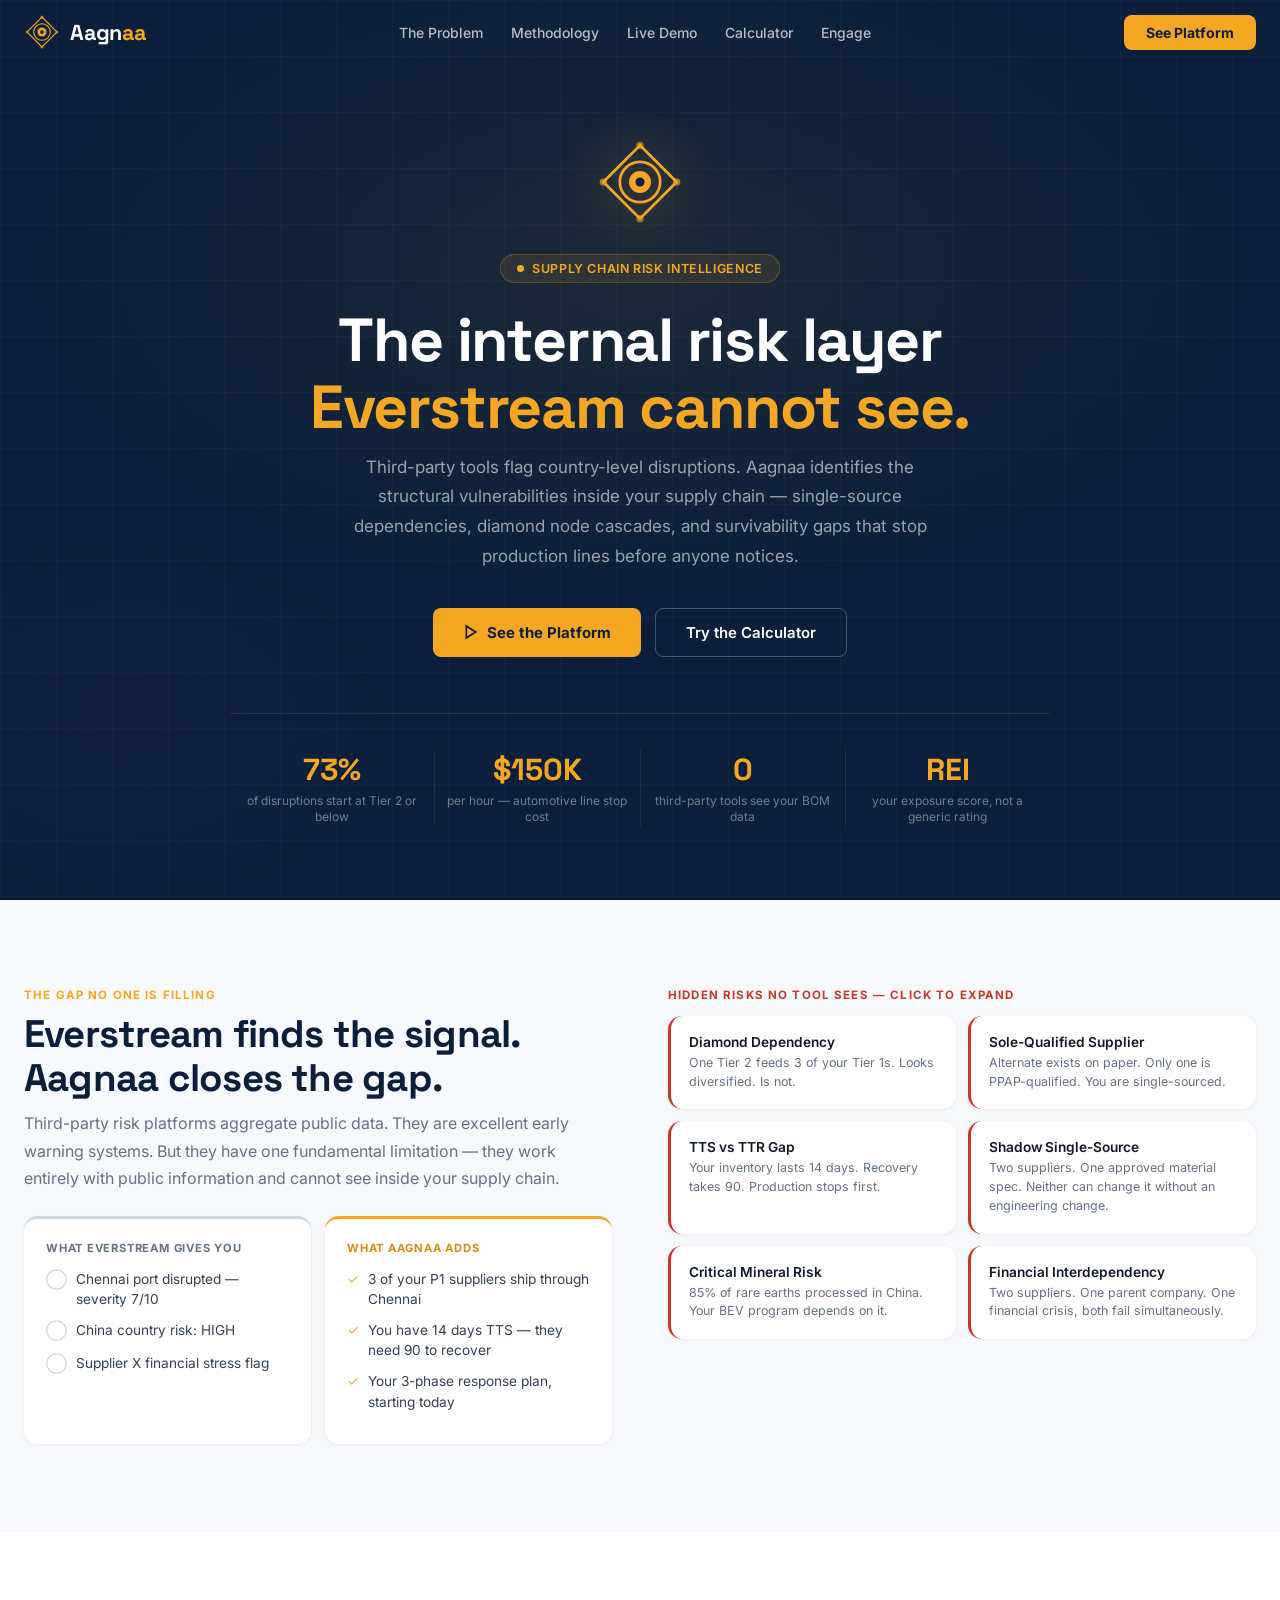
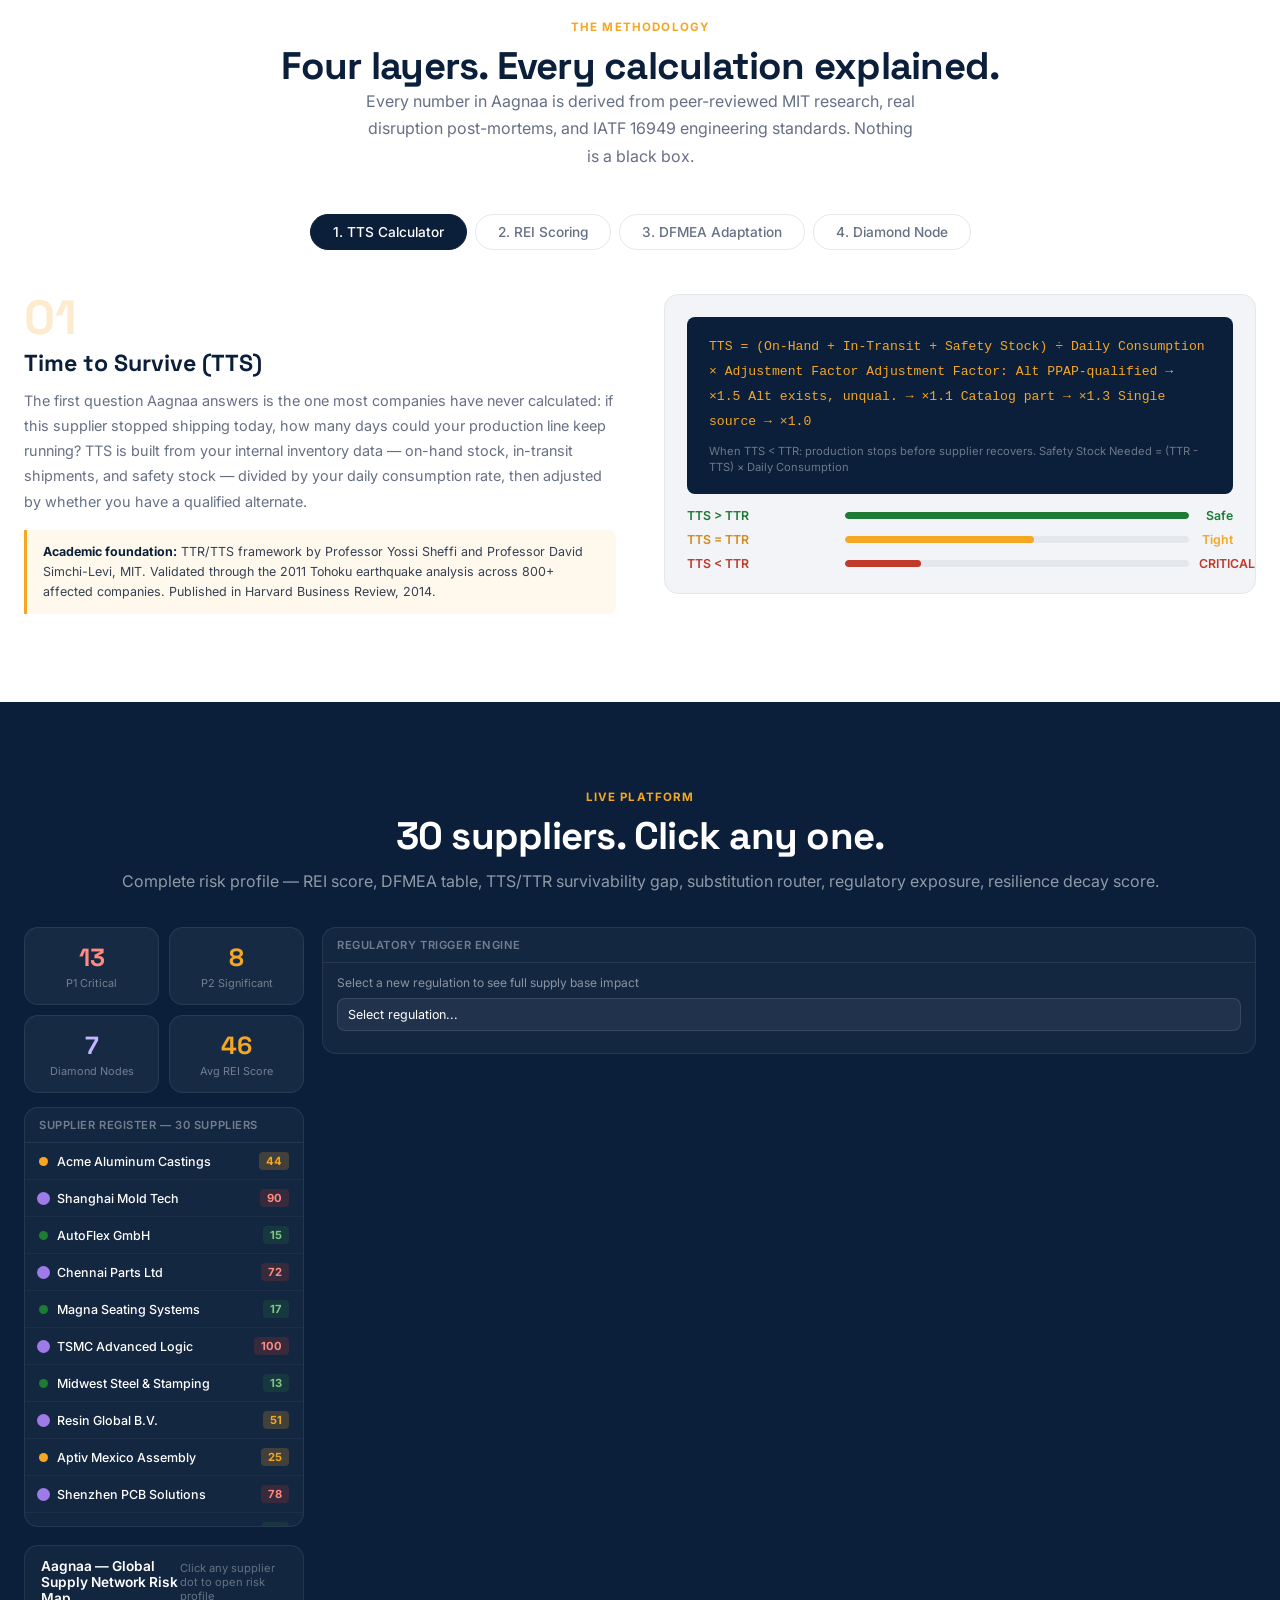
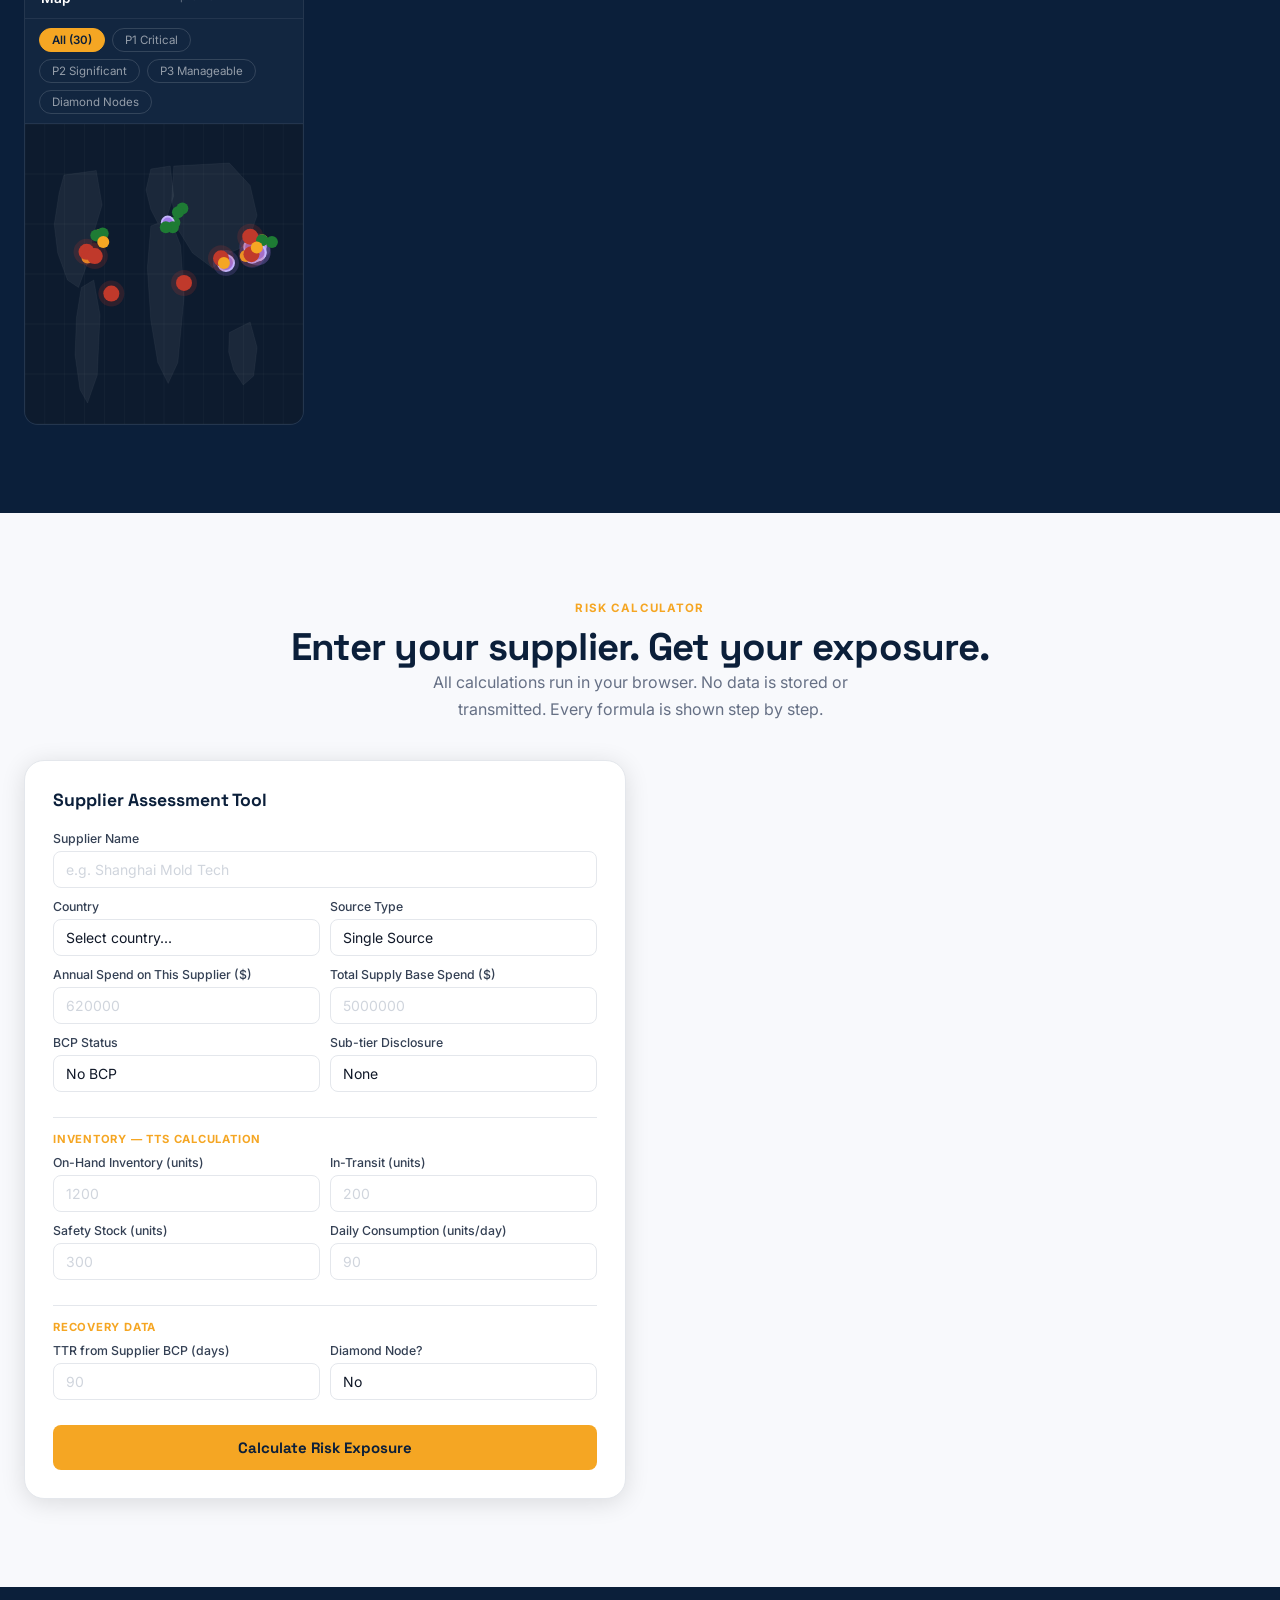
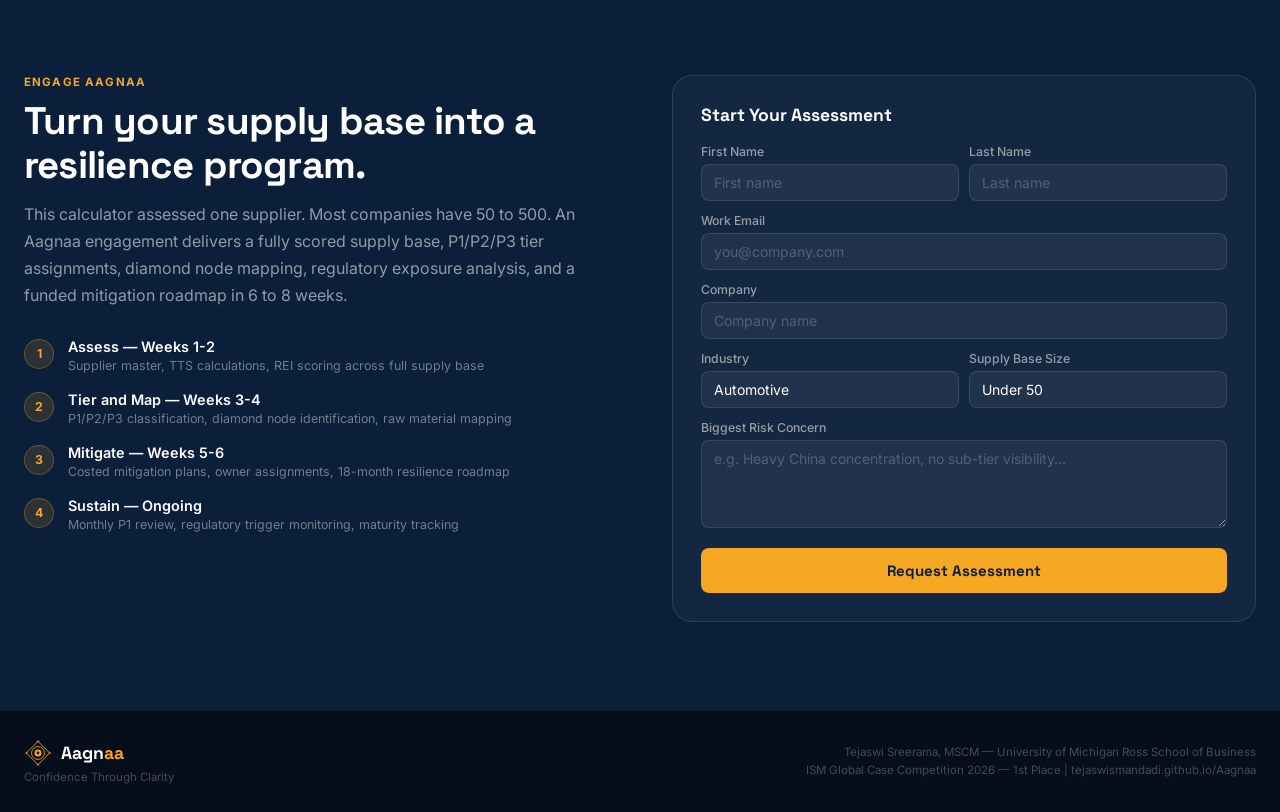
==== commit 2ab0db1e: "Add files via upload" ====
--- a/index.html
+++ b/index.html
@@ -413,6 +413,17 @@
           <div id="supList"></div>
         </div>
       </div>
+      <!-- Regulatory Propagation Panel -->
+      <div style="background:rgba(255,255,255,0.04);border:1px solid rgba(255,255,255,0.08);border-radius:14px;overflow:hidden;margin-top:0" id="regPanel">
+        <div style="padding:10px 14px;border-bottom:1px solid rgba(255,255,255,0.08);font-size:0.7rem;font-weight:600;color:rgba(255,255,255,0.4);text-transform:uppercase;letter-spacing:0.05em">Regulatory Trigger Engine</div>
+        <div style="padding:12px 14px">
+          <div style="font-size:0.75rem;color:rgba(255,255,255,0.5);margin-bottom:8px">Select a new regulation to see full supply base impact</div>
+          <select id="regSelect" style="width:100%;padding:8px 10px;background:rgba(255,255,255,0.06);border:1px solid rgba(255,255,255,0.1);border-radius:8px;color:var(--white);font-size:0.78rem;margin-bottom:10px;-webkit-appearance:none">
+            <option value="">Select regulation...</option>
+          </select>
+          <div id="regImpact"></div>
+        </div>
+      </div>
       <!-- Main -->
       <div class="demo-right">
         <div class="map-wrap">
@@ -599,7 +610,7 @@
 
 const SUPPLIERS = [
   {id:"S01",name:"Acme Aluminum Castings",country:"USA",commodity:"Aluminum Die Castings",hs:"7601",spend:850000,source:"Single Source",bcp:"Yes",subtier:"Yes",scenario:"Capacity",lat:42.33,lon:-83.04,ttr:45,oh:2800,it:400,ss:600,daily:180,tier:"P2",diamond:false,audit:45,programs:["Prog-A","Prog-B"]},
-  {id:"S02",name:"Shanghai Mold Tech",country:"China",commodity:"Injection Molded Plastics",hs:"3926",spend:620000,source:"Single Source",bcp:"No",subtier:"No",scenario:"Geopolitical",lat:31.23,lon:121.47,ttr:90,oh:1200,it:200,ss:300,daily:90,tier:"P1",diamond:true,audit:312,programs:["BEV","ADAS"],dfc:3},
+  {id:"S02",name:"Shanghai Mold Tech",feeds:["SUP-04 Chennai Parts","SUP-08 Resin Global","SUP-27 Minth Exterior"],country:"China",commodity:"Injection Molded Plastics",hs:"3926",spend:620000,source:"Single Source",bcp:"No",subtier:"No",scenario:"Geopolitical",lat:31.23,lon:121.47,ttr:90,oh:1200,it:200,ss:300,daily:90,tier:"P1",diamond:true,audit:312,programs:["BEV","ADAS"],dfc:3},
   {id:"S03",name:"AutoFlex GmbH",country:"Germany",commodity:"Precision Stampings",hs:"7326",spend:430000,source:"Dual Source",bcp:"Yes",subtier:"Yes",scenario:"Low Risk",lat:52.52,lon:13.40,ttr:28,oh:3200,it:800,ss:1000,daily:120,tier:"P3",diamond:false,audit:28,programs:["Prog-A"]},
   {id:"S04",name:"Chennai Parts Ltd",country:"India",commodity:"Wiring Harnesses",hs:"8544",spend:390000,source:"Single Source",bcp:"No",subtier:"No",scenario:"Financial",lat:13.08,lon:80.27,ttr:75,oh:800,it:150,ss:200,daily:65,tier:"P1",diamond:true,audit:198,programs:["Prog-A","BEV"],dfc:2},
   {id:"S05",name:"Magna Seating Systems",country:"Canada",commodity:"Seating Frames",hs:"9401",spend:510000,source:"Dual Source",bcp:"Yes",subtier:"Yes",scenario:"Low Risk",lat:43.65,lon:-79.38,ttr:32,oh:2400,it:600,ss:800,daily:100,tier:"P3",diamond:false,audit:15,programs:["Prog-C"]},
@@ -610,8 +621,8 @@
   {id:"S10",name:"Shenzhen PCB Solutions",country:"China",commodity:"Automotive PCB Assemblies",hs:"8534",spend:480000,source:"Single Source",bcp:"No",subtier:"No",scenario:"Geopolitical",lat:22.54,lon:114.05,ttr:110,oh:700,it:100,ss:200,daily:50,tier:"P1",diamond:true,audit:287,programs:["ADAS","EV Ctrl"],dfc:2},
   {id:"S11",name:"Nokian Rubber OY",country:"Finland",commodity:"Sealing Components",hs:"4016",spend:145000,source:"Dual Source",bcp:"Yes",subtier:"Yes",scenario:"Low Risk",lat:61.49,lon:23.76,ttr:25,oh:2200,it:400,ss:600,daily:90,tier:"P3",diamond:false,audit:44,programs:["Prog-A"]},
   {id:"S12",name:"Precision Forge Pune",country:"India",commodity:"Forged Steel Components",hs:"7326",spend:210000,source:"Single Source",bcp:"No",subtier:"Partial",scenario:"Financial",lat:18.52,lon:73.85,ttr:70,oh:900,it:150,ss:200,daily:70,tier:"P1",diamond:false,audit:203,programs:["Prog-C"]},
-  {id:"S13",name:"Yangtze Chemical Co.",country:"China",commodity:"Specialty Engineering Resin",hs:"3907",spend:310000,source:"Single Source",bcp:"No",subtier:"No",scenario:"Diamond Node",lat:30.57,lon:114.30,ttr:100,oh:500,it:80,ss:120,daily:45,tier:"P1",diamond:true,audit:334,programs:["Prog-A","BEV","Prog-C"],dfc:3},
-  {id:"S14",name:"GlobalWafer Taiwan",country:"Taiwan",commodity:"Silicon Wafers",hs:"3818",spend:780000,source:"Single Source",bcp:"No",subtier:"No",scenario:"Geopolitical",lat:25.08,lon:121.23,ttr:180,oh:600,it:80,ss:150,daily:50,tier:"P1",diamond:true,audit:445,programs:["ADAS","EV Ctrl","BEV"],dfc:3},
+  {id:"S13",name:"Yangtze Chemical Co.",feeds:["S02 Shanghai Mold Tech","S04 Chennai Parts Ltd","S08 Resin Global B.V."],country:"China",commodity:"Specialty Engineering Resin",hs:"3907",spend:310000,source:"Single Source",bcp:"No",subtier:"No",scenario:"Diamond Node",lat:30.57,lon:114.30,ttr:100,oh:500,it:80,ss:120,daily:45,tier:"P1",diamond:true,audit:334,programs:["Prog-A","BEV","Prog-C"],dfc:3},
+  {id:"S14",name:"GlobalWafer Taiwan",feeds:["S06 TSMC Advanced Logic","S10 Shenzhen PCB","S25 CBTL Gallium"],country:"Taiwan",commodity:"Silicon Wafers",hs:"3818",spend:780000,source:"Single Source",bcp:"No",subtier:"No",scenario:"Geopolitical",lat:25.08,lon:121.23,ttr:180,oh:600,it:80,ss:150,daily:50,tier:"P1",diamond:true,audit:445,programs:["ADAS","EV Ctrl","BEV"],dfc:3},
   {id:"S15",name:"Monterrey Stampings SA",country:"Mexico",commodity:"Body Panel Stampings",hs:"7326",spend:175000,source:"Single Source",bcp:"No",subtier:"Partial",scenario:"Geopolitical",lat:25.68,lon:-100.32,ttr:80,oh:700,it:100,ss:150,daily:55,tier:"P1",diamond:false,audit:178,programs:["Prog-B"]},
   {id:"S16",name:"Samsung SDI Battery",country:"South Korea",commodity:"Li-ion Battery Cells",hs:"8507",spend:1100000,source:"Dual Source",bcp:"Yes",subtier:"Partial",scenario:"Low Risk",lat:37.38,lon:127.12,ttr:45,oh:2000,it:400,ss:600,daily:100,tier:"P2",diamond:false,audit:41,programs:["BEV","EV Ctrl"]},
   {id:"S17",name:"Hanoi Plastics Vietnam",country:"Vietnam",commodity:"Interior Plastic Panels",hs:"3926",spend:145000,source:"Dual Source",bcp:"No",subtier:"No",scenario:"Capacity",lat:21.03,lon:105.85,ttr:45,oh:900,it:150,ss:200,daily:80,tier:"P2",diamond:false,audit:122,programs:["Prog-B"]},
@@ -1234,10 +1245,83 @@
 // ════════════════════════════════════════════════════════════════════
 // INIT
 // ════════════════════════════════════════════════════════════════════
+function buildRegSelect(){
+  const sel=document.getElementById("regSelect");
+  if(!sel) return;
+  REGS.forEach(r=>{
+    const opt=document.createElement("option");
+    opt.value=r.id; opt.textContent=r.name;
+    sel.appendChild(opt);
+  });
+  sel.onchange=()=>{
+    const reg=REGS.find(r=>r.id===sel.value);
+    const imp=document.getElementById("regImpact");
+    if(!reg||!imp){imp&&(imp.innerHTML="");return;}
+    const hits=SUPPLIERS.filter(s=>reg.countries.includes(s.country)||reg.hs.includes(s.hs));
+    const totalSpend=hits.reduce((a,s)=>a+s.spend,0);
+    const programs=[...new Set(hits.flatMap(s=>s.programs||[]))];
+    if(hits.length===0){
+      imp.innerHTML=`<div style="font-size:0.75rem;color:#81c784;padding:8px 0">No suppliers in your register are exposed to this regulation.</div>`;
+      return;
+    }
+    const hitRows=hits.slice(0,8).map(s=>{
+      const {rei}=getTier(s);
+      const newREI=Math.min(100,rei+Math.round(reg.sev*1.2));
+      return`<div style="display:flex;justify-content:space-between;align-items:center;padding:6px 8px;background:rgba(192,57,43,0.1);border-radius:6px;margin-bottom:5px;font-size:0.73rem">
+        <span style="color:rgba(255,255,255,0.75);font-weight:500">${s.name}</span>
+        <div style="text-align:right">
+          <div style="color:#ff8a80;font-weight:700">REI ${rei}&rarr;${newREI}</div>
+          <div style="font-size:0.65rem;color:rgba(255,255,255,0.35)">$${(s.spend/1000).toFixed(0)}K</div>
+        </div>
+      </div>`;
+    }).join("");
+    imp.innerHTML=`
+      <div style="display:grid;grid-template-columns:1fr 1fr;gap:8px;margin-bottom:10px">
+        <div style="background:rgba(192,57,43,0.12);border-radius:8px;padding:10px;text-align:center">
+          <div style="font-family:var(--fd);font-size:1.3rem;font-weight:700;color:#ff8a80">${hits.length}</div>
+          <div style="font-size:0.65rem;color:rgba(255,255,255,0.38)">Suppliers Exposed</div>
+        </div>
+        <div style="background:rgba(192,57,43,0.12);border-radius:8px;padding:10px;text-align:center">
+          <div style="font-family:var(--fd);font-size:1.3rem;font-weight:700;color:#ff8a80">$${(totalSpend/1000000).toFixed(1)}M</div>
+          <div style="font-size:0.65rem;color:rgba(255,255,255,0.38)">Spend at Risk</div>
+        </div>
+      </div>
+      <div style="font-size:0.68rem;color:rgba(255,255,255,0.38);margin-bottom:6px">Programs at risk: <strong style="color:var(--amber)">${programs.slice(0,4).join(", ")}</strong></div>
+      ${hitRows}
+      <div style="font-size:0.68rem;color:rgba(255,255,255,0.35);margin-top:6px;padding-top:6px;border-top:1px solid rgba(255,255,255,0.06)">Click any supplier above in the register to see full regulatory detail tab.</div>`;
+  };
+}
+
+function fetchWorldBankRisk(){
+  // Fetch World Bank Political Stability scores and update country risk
+  fetch("https://api.worldbank.org/v2/country/all/indicator/WGI.PV.EST?format=json&per_page=300&mrv=1&source=3")
+    .then(r=>r.json())
+    .then(data=>{
+      if(!data||!data[1]) return;
+      const updates={};
+      data[1].forEach(item=>{
+        if(item.value!==null&&item.country?.value){
+          // WGI ranges -2.5 to 2.5; map to 1-10 risk (higher = more risk)
+          const risk = Math.max(1,Math.min(10,((-item.value+2.5)/5)*9+1));
+          updates[item.country.value]=Math.round(risk*10)/10;
+        }
+      });
+      // Update CR with live data where available
+      Object.keys(updates).forEach(k=>{
+        if(CR[k]!==undefined) CR[k]=updates[k];
+      });
+      buildSupList(); // Refresh with updated scores
+      console.log("World Bank country risk updated:", Object.keys(updates).length, "countries");
+    })
+    .catch(()=>console.log("World Bank API unavailable - using built-in country risk scores"));
+}
+
 window.addEventListener("load",()=>{
   buildFilters();
   buildSupList();
   drawMap();
+  buildRegSelect();
+  fetchWorldBankRisk();
 });
 window.addEventListener("resize",drawMap);
 </script>
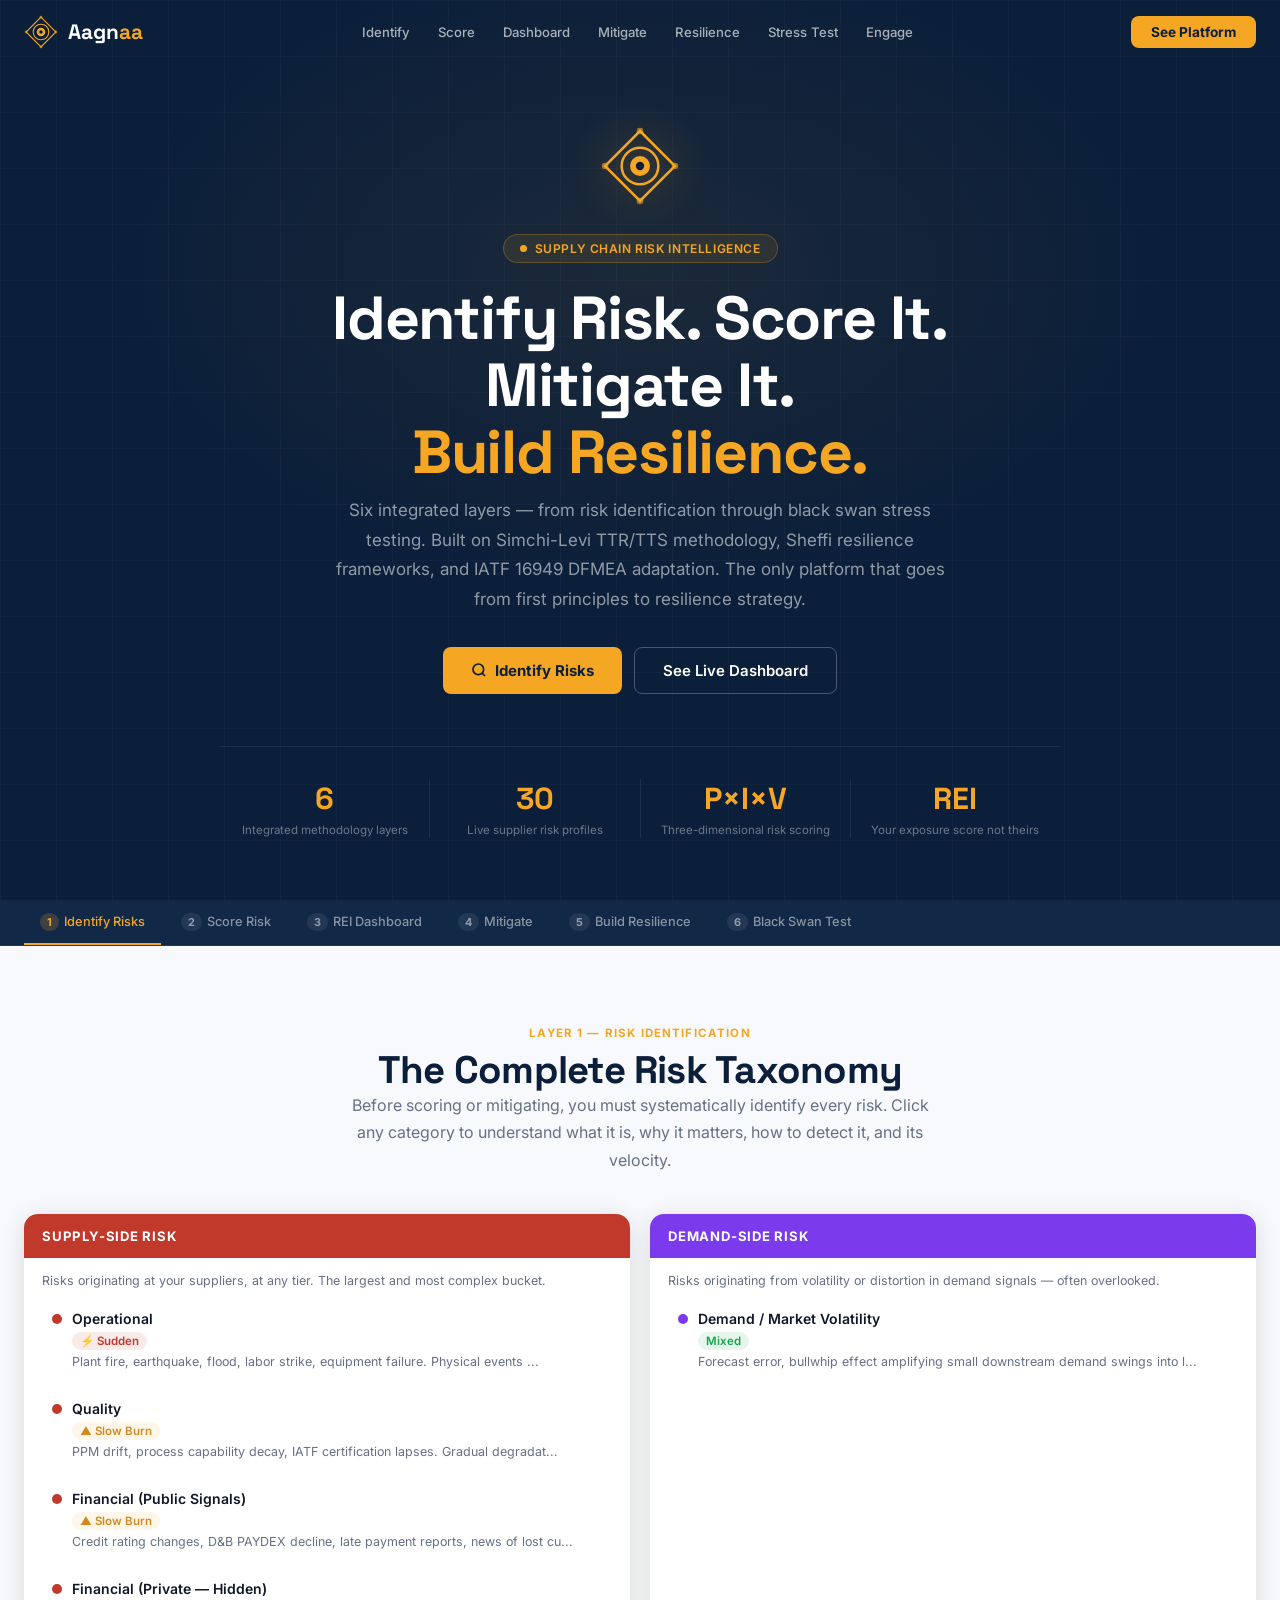
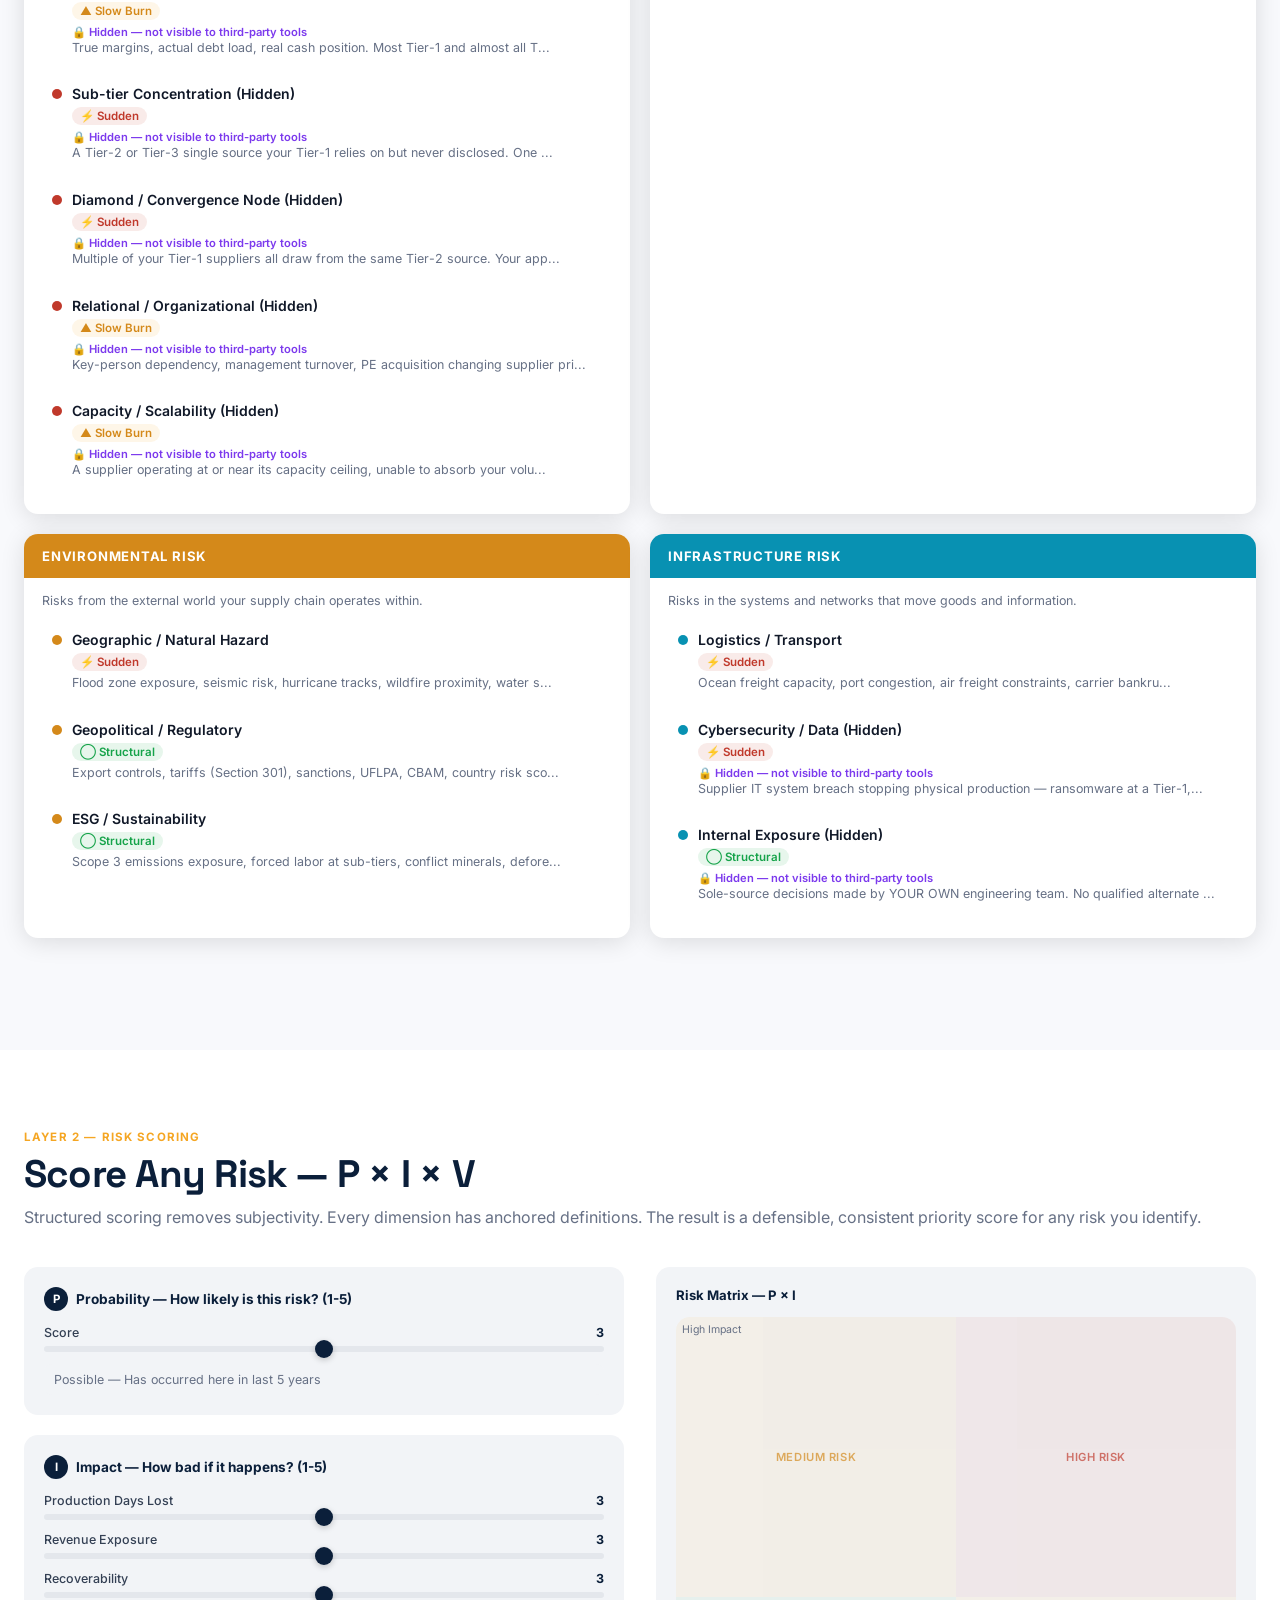
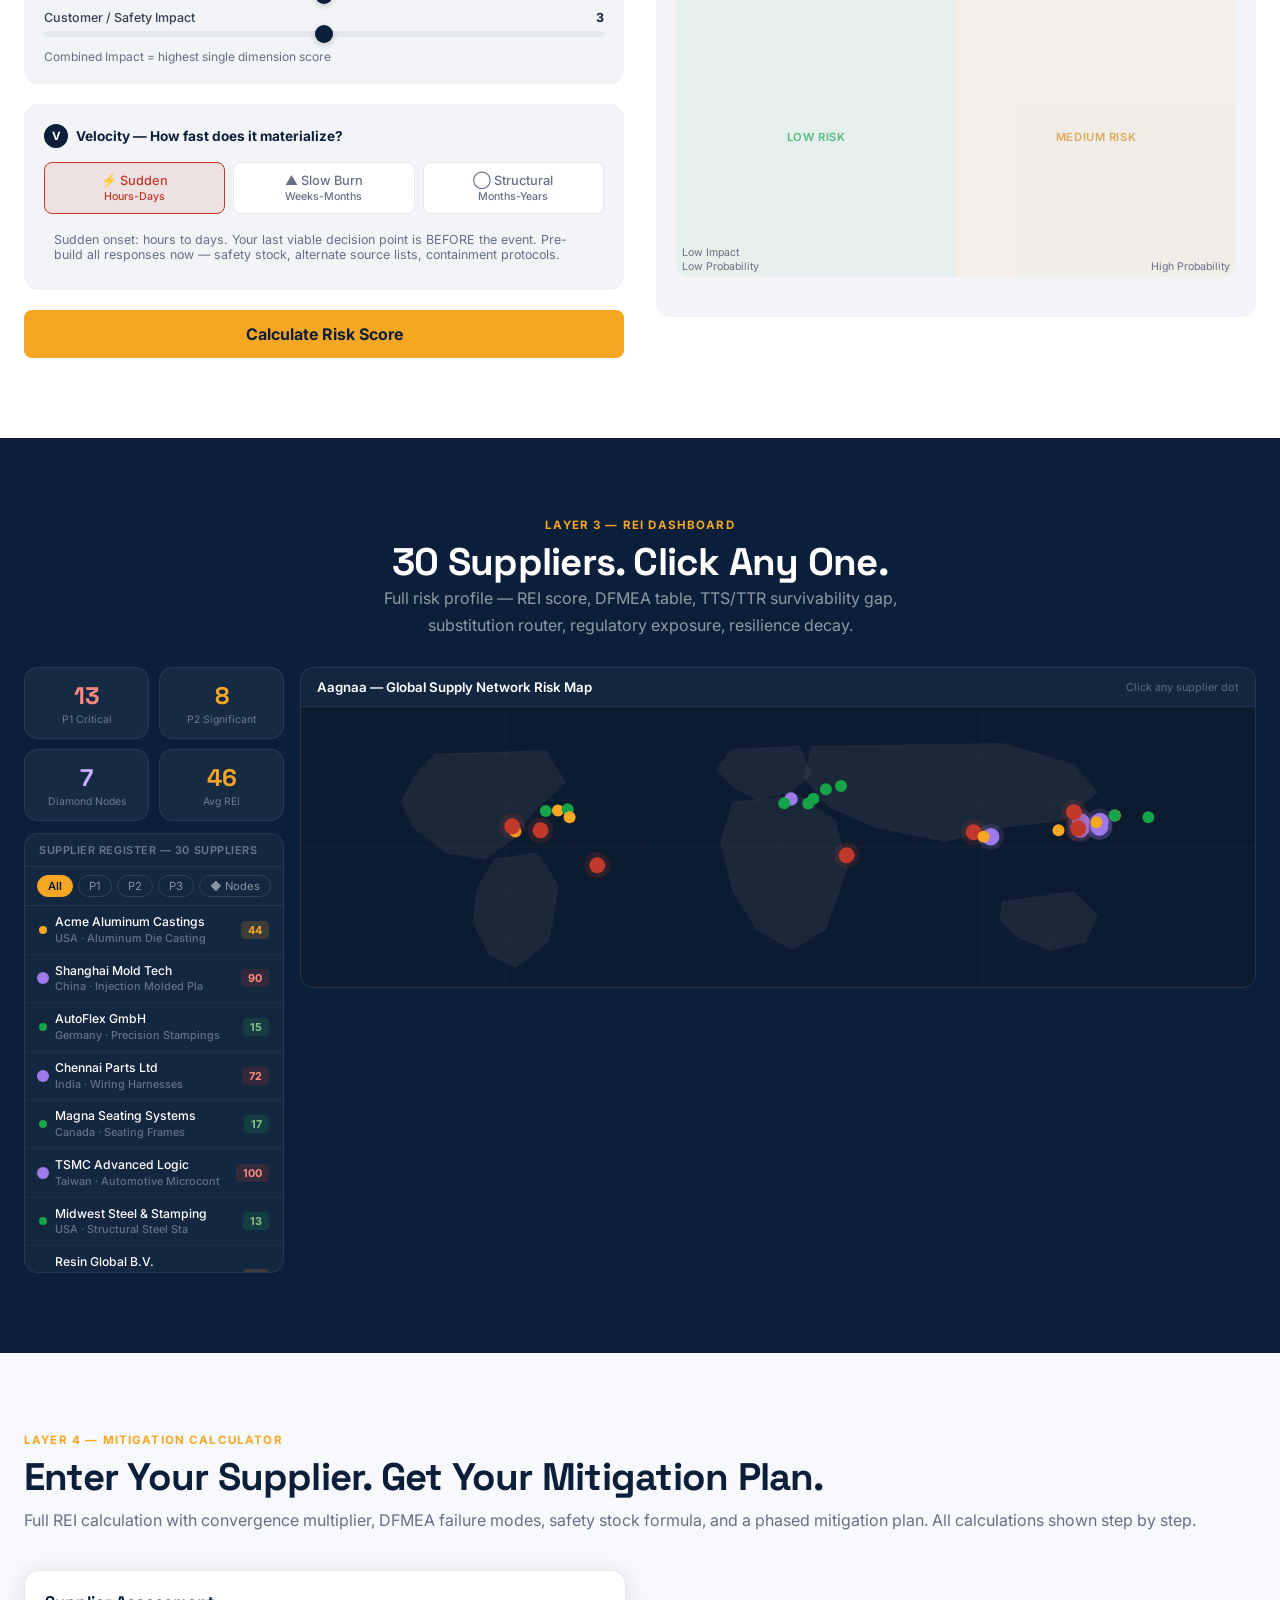
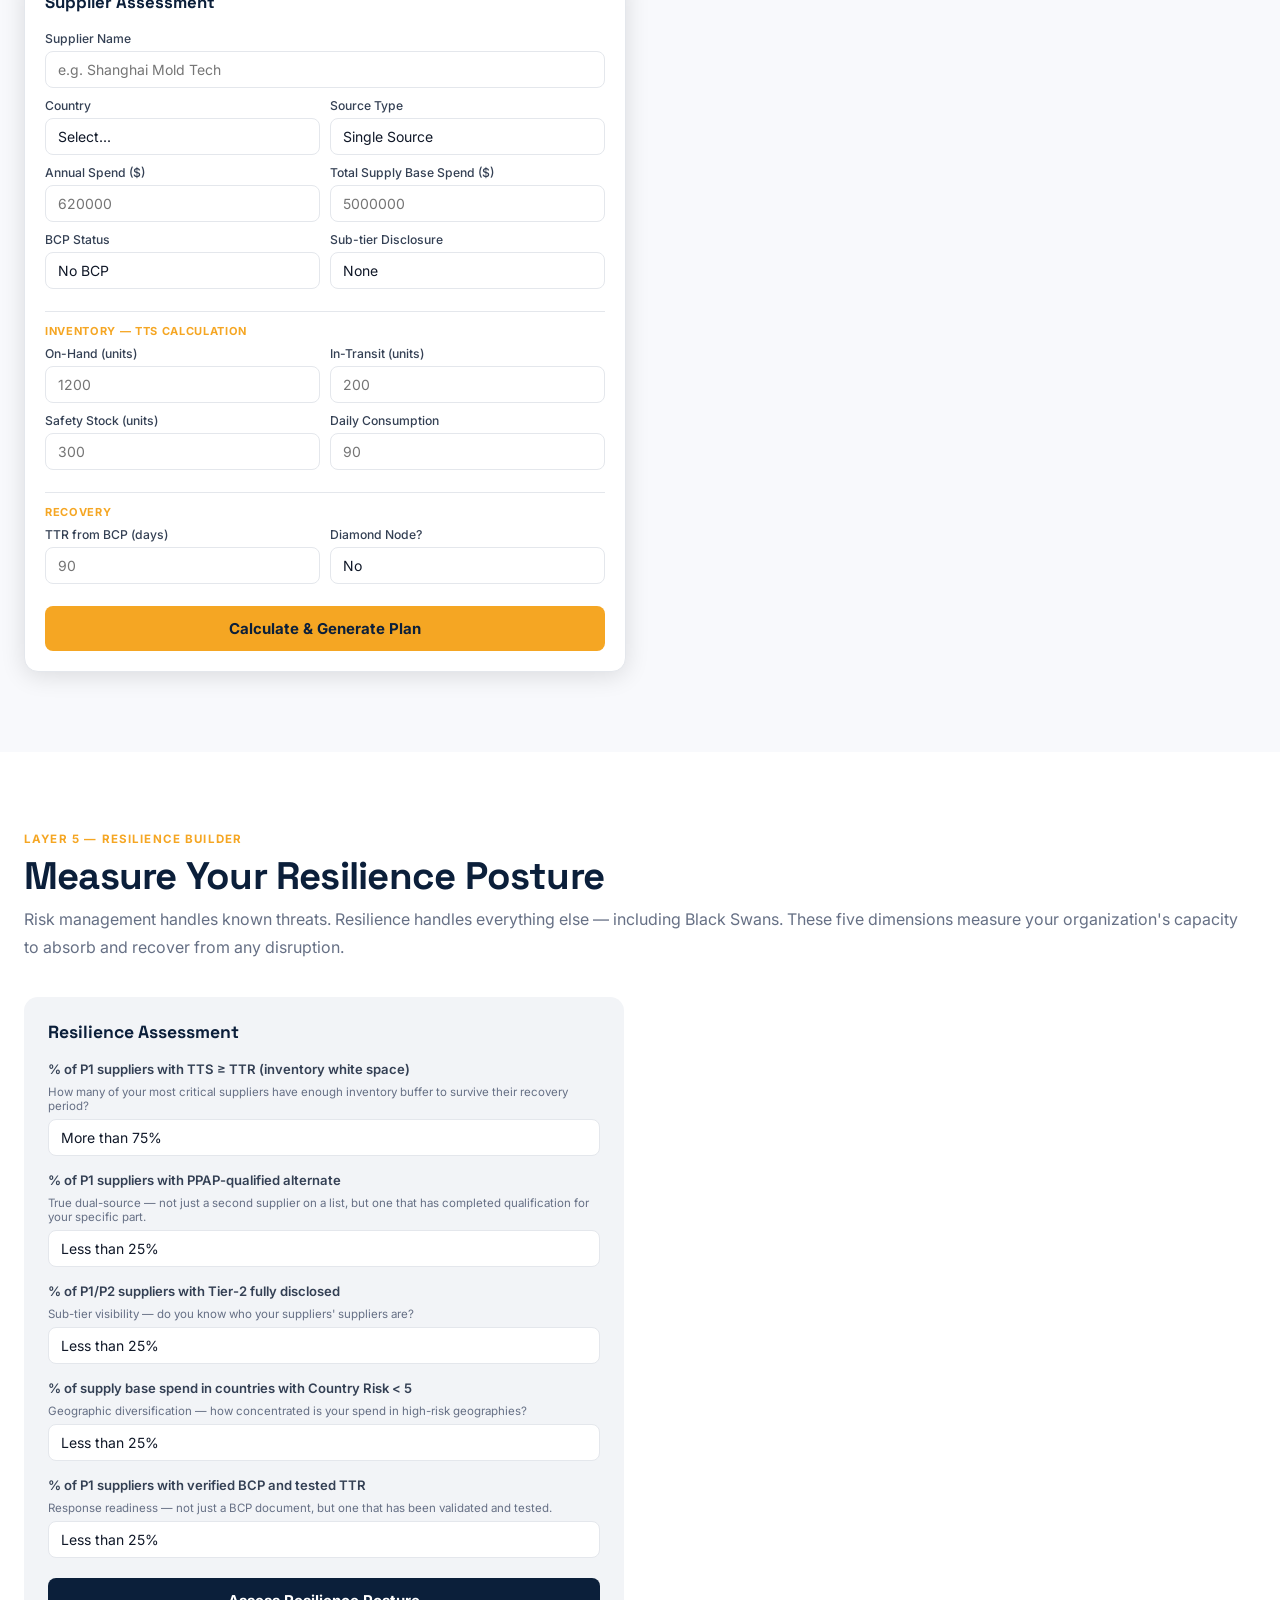
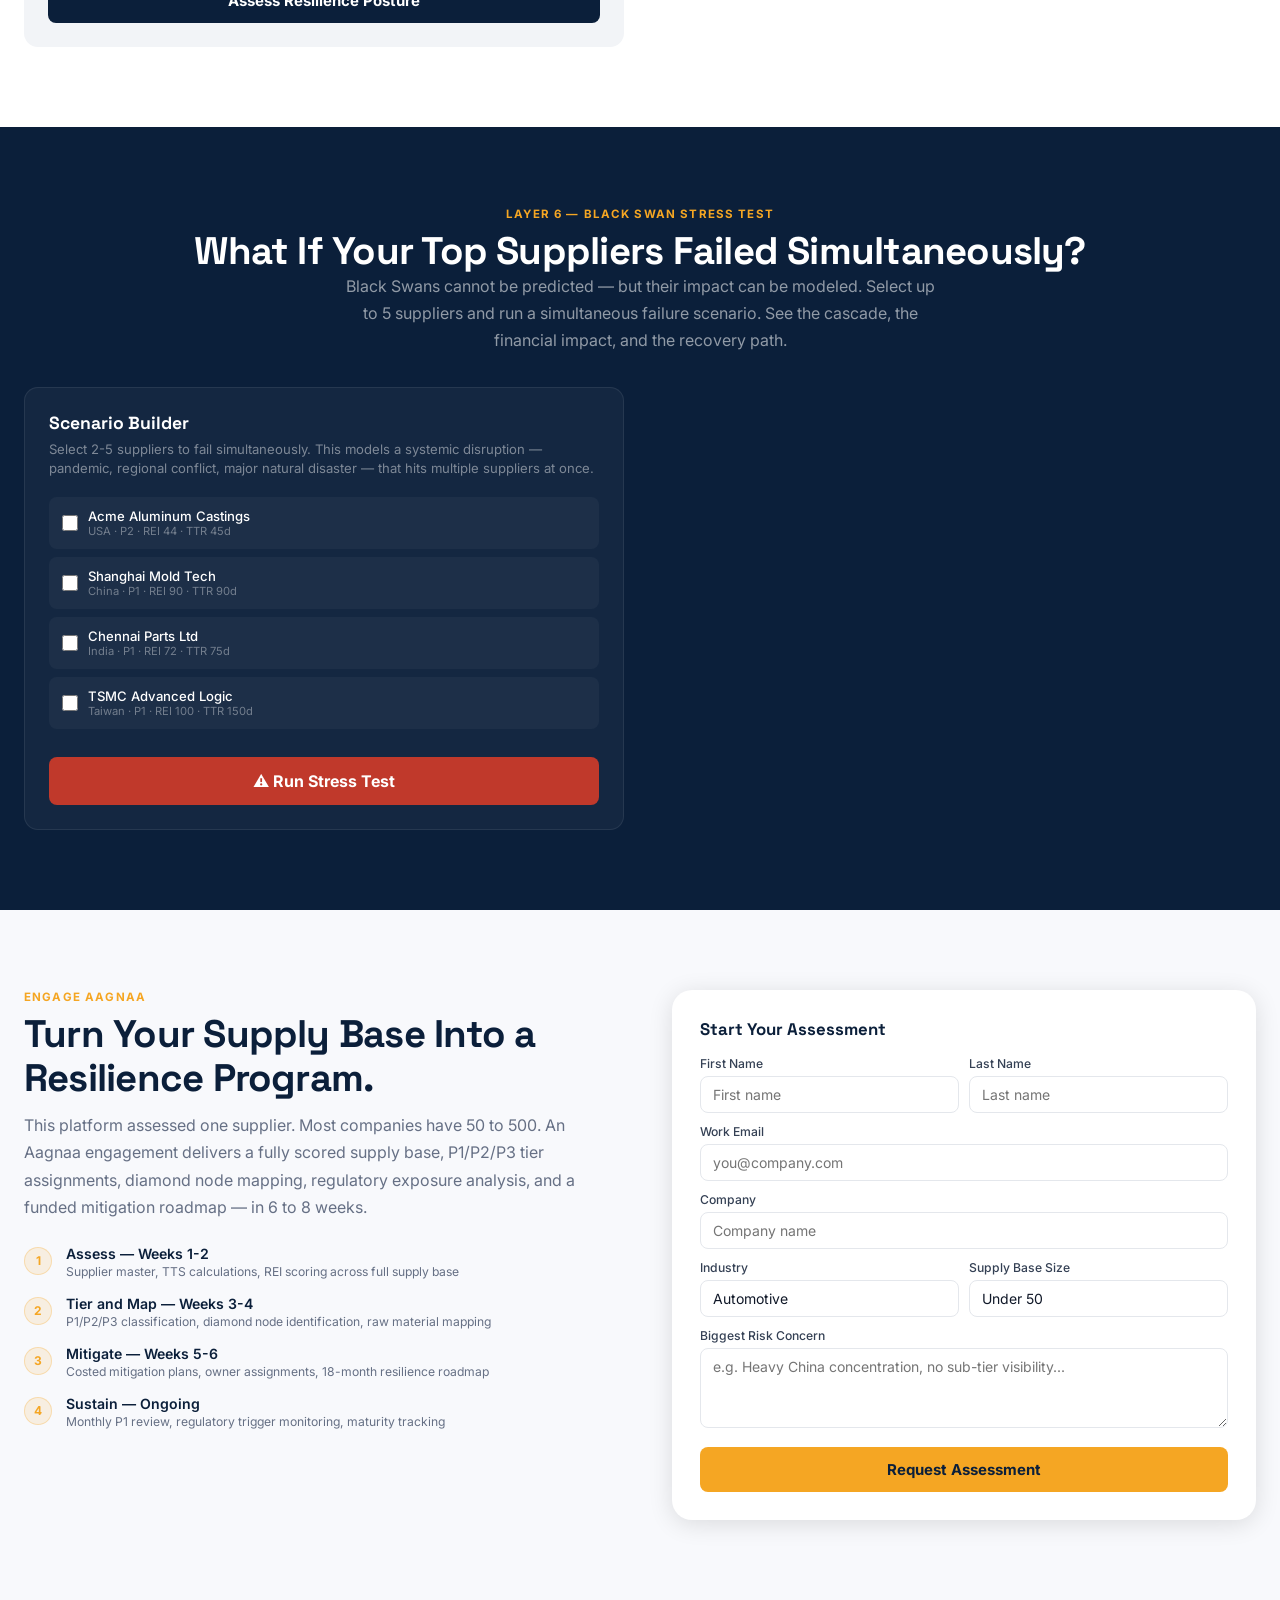
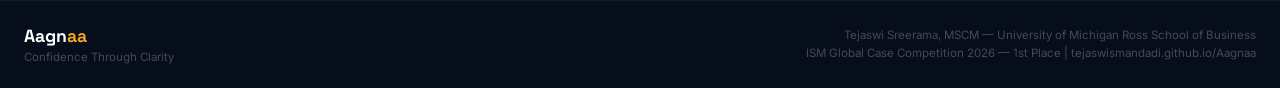
==== commit d48f13ba: "Add files via upload" ====
--- a/index.html
+++ b/index.html
@@ -8,311 +8,408 @@
 <style>
 *,*::before,*::after{box-sizing:border-box;margin:0;padding:0}
 :root{
-  --navy:#0B1F3A;--navy2:#122847;--navy3:#1A3A5C;
-  --amber:#F5A623;--amber2:#D4891A;--amber3:rgba(245,166,35,0.12);
+  --navy:#0B1F3A;--navy2:#122847;--navy3:#1A3A5C;--navy4:#0D2540;
+  --amber:#F5A623;--amber2:#D4891A;--amber3:rgba(245,166,35,.1);
   --white:#fff;--off:#F8F9FC;--g50:#F2F4F7;--g100:#E4E7EC;
   --g300:#D0D5DD;--g500:#667085;--g700:#344054;--g900:#101828;
-  --red:#C0392B;--red2:rgba(192,57,43,0.12);
-  --green:#1E7B34;--green2:rgba(30,123,52,0.12);
-  --purple:#7C3AED;
+  --red:#C0392B;--red2:rgba(192,57,43,.1);--redl:#ff8a80;
+  --green:#16A34A;--green2:rgba(22,163,74,.1);--greenl:#81c784;
+  --purple:#7C3AED;--purplel:#C4B5FD;
   --fd:'Space Grotesk',sans-serif;--fb:'Inter',sans-serif;
   --r:8px;--rl:14px;--rx:20px;
-  --shadow:0 4px 24px rgba(0,0,0,0.12);
-}
-html{scroll-behavior:smooth;font-size:16px}
+  --sh:0 4px 24px rgba(0,0,0,.12);
+}
+html{scroll-behavior:smooth}
 body{font-family:var(--fb);color:var(--g900);background:var(--white);overflow-x:hidden}
 a{text-decoration:none;color:inherit}
 button{cursor:pointer;font-family:var(--fb);border:none;outline:none}
 input,select,textarea{outline:none;font-family:var(--fb)}
 
-/* ── NAV ── */
+/* NAV */
 #nav{position:fixed;top:0;left:0;right:0;z-index:1000;transition:all .3s}
-#nav.scrolled{background:rgba(11,31,58,0.97);backdrop-filter:blur(16px);box-shadow:0 2px 24px rgba(0,0,0,0.3)}
-.nav-inner{display:flex;align-items:center;justify-content:space-between;height:64px;max-width:1280px;margin:0 auto;padding:0 24px}
+#nav.sc{background:rgba(11,31,58,.97);backdrop-filter:blur(16px);box-shadow:0 2px 24px rgba(0,0,0,.3)}
+.nav-i{display:flex;align-items:center;justify-content:space-between;height:64px;max-width:1280px;margin:0 auto;padding:0 24px}
 .nav-brand{display:flex;align-items:center;gap:10px;cursor:pointer}
-.nav-brand svg{flex-shrink:0}
-.nav-wordmark{font-family:var(--fd);font-size:1.35rem;font-weight:700;color:var(--white);letter-spacing:-0.01em}
-.nav-wordmark span{color:var(--amber)}
-.nav-links{display:flex;gap:28px}
-.nav-links a{color:rgba(255,255,255,0.7);font-size:0.875rem;font-weight:500;transition:color .2s}
-.nav-links a:hover{color:var(--white)}
-.nav-cta{padding:9px 22px;border-radius:var(--r);background:var(--amber);color:var(--navy);font-weight:700;font-size:0.875rem;transition:all .2s;cursor:pointer}
-.nav-cta:hover{background:var(--amber2);transform:translateY(-1px)}
-
-/* ── HERO ── */
+.nav-mark{font-family:var(--fd);font-size:1.3rem;font-weight:700;color:var(--white)}
+.nav-mark span{color:var(--amber)}
+.nav-links{display:flex;gap:4px}
+.nav-links a{color:rgba(255,255,255,.65);font-size:.82rem;font-weight:500;padding:6px 12px;border-radius:6px;transition:all .2s;white-space:nowrap}
+.nav-links a:hover,.nav-links a.act{color:var(--white);background:rgba(255,255,255,.08)}
+.nav-cta{padding:8px 20px;border-radius:var(--r);background:var(--amber);color:var(--navy);font-weight:700;font-size:.85rem;transition:all .2s}
+.nav-cta:hover{background:var(--amber2)}
+
+/* HERO */
 #hero{min-height:100vh;background:var(--navy);display:flex;flex-direction:column;position:relative;overflow:hidden;padding-top:64px}
-.hero-bg{position:absolute;inset:0;background:radial-gradient(ellipse 80% 60% at 50% 30%,rgba(245,166,35,0.07) 0%,transparent 60%),radial-gradient(ellipse 40% 40% at 10% 80%,rgba(124,58,237,0.06) 0%,transparent 50%)}
-.hero-grid{position:absolute;inset:0;background-image:linear-gradient(rgba(255,255,255,0.025) 1px,transparent 1px),linear-gradient(90deg,rgba(255,255,255,0.025) 1px,transparent 1px);background-size:56px 56px}
-.hero-content{flex:1;display:flex;align-items:center;justify-content:center;text-align:center;padding:60px 24px;position:relative;z-index:1}
-.hero-inner{max-width:820px}
-.hero-logo-wrap{margin:0 auto 28px;display:flex;justify-content:center}
-.hero-badge{display:inline-flex;align-items:center;gap:8px;background:rgba(245,166,35,0.1);border:1px solid rgba(245,166,35,0.25);border-radius:100px;padding:6px 16px;margin-bottom:24px}
+.hero-bg{position:absolute;inset:0;background:radial-gradient(ellipse 70% 60% at 50% 30%,rgba(245,166,35,.07) 0%,transparent 60%)}
+.hero-grid{position:absolute;inset:0;background-image:linear-gradient(rgba(255,255,255,.025) 1px,transparent 1px),linear-gradient(90deg,rgba(255,255,255,.025) 1px,transparent 1px);background-size:56px 56px}
+.hero-c{flex:1;display:flex;align-items:center;justify-content:center;text-align:center;padding:60px 24px;position:relative;z-index:1}
+.hero-inner{max-width:840px}
+.hero-logo{margin:0 auto 28px;display:flex;justify-content:center}
+.hero-badge{display:inline-flex;align-items:center;gap:8px;background:rgba(245,166,35,.1);border:1px solid rgba(245,166,35,.25);border-radius:100px;padding:6px 16px;margin-bottom:22px}
 .hero-badge-dot{width:7px;height:7px;border-radius:50%;background:var(--amber);animation:pulse 2s infinite}
-@keyframes pulse{0%,100%{opacity:1;transform:scale(1)}50%{opacity:0.6;transform:scale(0.85)}}
-.hero-badge span{font-size:0.78rem;font-weight:600;color:var(--amber);letter-spacing:0.05em;text-transform:uppercase}
-.hero-title{font-family:var(--fd);font-size:clamp(2.2rem,5vw,3.8rem);font-weight:800;color:var(--white);line-height:1.1;margin-bottom:12px;letter-spacing:-0.02em}
-.hero-title em{color:var(--amber);font-style:normal;display:block}
-.hero-sub{font-size:1.0625rem;color:rgba(255,255,255,0.58);line-height:1.75;max-width:600px;margin:0 auto 36px}
-.hero-btns{display:flex;gap:14px;justify-content:center;flex-wrap:wrap;margin-bottom:56px}
-.btn-amber{padding:14px 30px;border-radius:var(--r);background:var(--amber);color:var(--navy);font-weight:700;font-size:0.9375rem;transition:all .2s;display:inline-flex;align-items:center;gap:8px}
-.btn-amber:hover{background:var(--amber2);transform:translateY(-2px);box-shadow:0 6px 24px rgba(245,166,35,0.35)}
-.btn-ghost{padding:14px 30px;border-radius:var(--r);background:transparent;color:var(--white);font-weight:600;font-size:0.9375rem;border:1.5px solid rgba(255,255,255,0.25);transition:all .2s}
-.btn-ghost:hover{background:rgba(255,255,255,0.07);border-color:rgba(255,255,255,0.5)}
-.hero-stats{display:flex;gap:0;border-top:1px solid rgba(255,255,255,0.08);padding-top:36px}
-.hstat{flex:1;text-align:center;padding:0 12px;border-right:1px solid rgba(255,255,255,0.08)}
-.hstat:last-child{border-right:none}
-.hstat-num{font-family:var(--fd);font-size:1.9rem;font-weight:800;color:var(--amber)}
-.hstat-label{font-size:0.75rem;color:rgba(255,255,255,0.42);margin-top:4px;line-height:1.4}
-
-/* ── SECTIONS ── */
-.section{padding:88px 0}
+@keyframes pulse{0%,100%{opacity:1;transform:scale(1)}50%{opacity:.6;transform:scale(.85)}}
+.hero-badge span{font-size:.75rem;font-weight:600;color:var(--amber);letter-spacing:.05em;text-transform:uppercase}
+.hero-h1{font-family:var(--fd);font-size:clamp(2rem,5vw,3.8rem);font-weight:800;color:var(--white);line-height:1.1;margin-bottom:10px;letter-spacing:-.02em}
+.hero-h1 em{color:var(--amber);font-style:normal;display:block}
+.hero-sub{font-size:1.0625rem;color:rgba(255,255,255,.55);line-height:1.75;max-width:640px;margin:0 auto 32px}
+.hero-btns{display:flex;gap:12px;justify-content:center;flex-wrap:wrap;margin-bottom:52px}
+.btn-a{padding:13px 28px;border-radius:var(--r);background:var(--amber);color:var(--navy);font-weight:700;font-size:.9375rem;transition:all .2s;display:inline-flex;align-items:center;gap:8px}
+.btn-a:hover{background:var(--amber2);transform:translateY(-2px);box-shadow:0 6px 24px rgba(245,166,35,.35)}
+.btn-g{padding:13px 28px;border-radius:var(--r);background:transparent;color:var(--white);font-weight:600;font-size:.9375rem;border:1.5px solid rgba(255,255,255,.25);transition:all .2s}
+.btn-g:hover{background:rgba(255,255,255,.07)}
+.hero-stats{display:flex;border-top:1px solid rgba(255,255,255,.08);padding-top:32px}
+.hst{flex:1;text-align:center;padding:0 10px;border-right:1px solid rgba(255,255,255,.08)}
+.hst:last-child{border-right:none}
+.hst-n{font-family:var(--fd);font-size:1.9rem;font-weight:800;color:var(--amber)}
+.hst-l{font-size:.72rem;color:rgba(255,255,255,.4);margin-top:4px;line-height:1.4}
+
+/* LAYER TABS */
+.layer-nav{background:var(--navy2);border-bottom:1px solid rgba(255,255,255,.08);position:sticky;top:64px;z-index:900}
+.layer-nav-i{display:flex;max-width:1280px;margin:0 auto;padding:0 24px;overflow-x:auto;gap:4px}
+.layer-nav-i::-webkit-scrollbar{display:none}
+.ltab{padding:14px 16px;font-size:.8rem;font-weight:500;color:rgba(255,255,255,.5);cursor:pointer;white-space:nowrap;border-bottom:2px solid transparent;transition:all .2s}
+.ltab:hover{color:rgba(255,255,255,.8)}
+.ltab.on{color:var(--amber);border-bottom-color:var(--amber)}
+.ltab-num{font-size:.68rem;font-weight:700;background:rgba(255,255,255,.08);border-radius:100px;padding:2px 7px;margin-right:5px}
+.ltab.on .ltab-num{background:rgba(245,166,35,.2);color:var(--amber)}
+
+/* SECTIONS */
+.section{padding:80px 0}
 .container{max-width:1280px;margin:0 auto;padding:0 24px}
-.sec-eyebrow{font-size:0.72rem;font-weight:700;letter-spacing:0.1em;text-transform:uppercase;color:var(--amber);margin-bottom:10px}
-.sec-title{font-family:var(--fd);font-size:clamp(1.8rem,3vw,2.5rem);font-weight:700;line-height:1.15;letter-spacing:-0.02em;color:var(--navy)}
-.sec-title.light{color:var(--white)}
-.sec-sub{font-size:1rem;line-height:1.7;color:var(--g500);margin-top:10px}
-.sec-sub.light{color:rgba(255,255,255,0.55)}
-.text-center{text-align:center}
-
-/* ── PROBLEM ── */
-#problem{background:var(--off)}
-.problem-2col{display:grid;grid-template-columns:1fr 1fr;gap:56px;align-items:start}
-.vs-grid{display:grid;grid-template-columns:1fr 1fr;gap:14px;margin-top:24px}
-.vs-card{background:var(--white);border-radius:var(--rl);padding:22px;border-top:3px solid var(--g300);box-shadow:0 1px 4px rgba(0,0,0,0.06)}
-.vs-card.ours{border-top-color:var(--amber)}
-.vs-card-label{font-size:0.7rem;font-weight:700;letter-spacing:0.07em;text-transform:uppercase;margin-bottom:14px;color:var(--g500)}
-.vs-card.ours .vs-card-label{color:var(--amber2)}
-.vs-item{display:flex;align-items:flex-start;gap:9px;margin-bottom:10px;font-size:0.855rem;color:var(--g700);line-height:1.5}
-.hidden-risks{display:grid;grid-template-columns:1fr 1fr;gap:12px}
-.hr-card{background:var(--white);border-radius:var(--rl);padding:18px;border-left:3px solid var(--red);cursor:pointer;transition:all .2s;box-shadow:0 1px 4px rgba(0,0,0,0.06)}
-.hr-card:hover{transform:translateY(-2px);box-shadow:var(--shadow)}
-.hr-card.open{border-left-color:var(--amber);background:rgba(245,166,35,0.04)}
-.hr-title{font-size:0.855rem;font-weight:600;color:var(--g900);margin-bottom:4px}
-.hr-desc{font-size:0.78rem;color:var(--g500);line-height:1.5}
-.hr-expand{display:none;margin-top:12px;padding-top:12px;border-top:1px solid var(--g100);font-size:0.78rem;color:var(--g700);line-height:1.65}
-.hr-card.open .hr-expand{display:block}
-
-/* ── METHODOLOGY ── */
-#method{background:var(--white)}
-.mtabs{display:flex;gap:8px;justify-content:center;flex-wrap:wrap;margin-bottom:44px}
-.mtab{padding:9px 22px;border-radius:100px;border:1.5px solid var(--g100);background:var(--white);font-size:0.855rem;font-weight:500;color:var(--g500);cursor:pointer;transition:all .2s}
-.mtab.on{background:var(--navy);border-color:var(--navy);color:var(--white)}
-.mtab:hover:not(.on){border-color:var(--navy);color:var(--navy)}
-.mpanel{display:none;grid-template-columns:1fr 1fr;gap:48px;align-items:start}
-.mpanel.on{display:grid}
-.mpanel-num{font-family:var(--fd);font-size:3rem;font-weight:800;color:var(--amber);opacity:0.22;line-height:1;margin-bottom:6px}
-.mpanel-title{font-family:var(--fd);font-size:1.45rem;font-weight:700;color:var(--navy);margin-bottom:10px}
-.mpanel-body{font-size:0.9rem;line-height:1.75;color:var(--g500);margin-bottom:16px}
-.mpanel-proof{background:rgba(245,166,35,0.08);border-left:3px solid var(--amber);border-radius:0 var(--r) var(--r) 0;padding:12px 16px;font-size:0.78rem;color:var(--g700);line-height:1.6}
-.mpanel-proof strong{color:var(--navy)}
-.viz-box{background:var(--g50);border:1px solid var(--g100);border-radius:var(--rl);padding:22px}
-.formula-box{background:var(--navy);border-radius:var(--r);padding:18px 22px;margin-bottom:14px}
-.formula{font-family:'Courier New',monospace;font-size:0.82rem;color:var(--amber);line-height:1.9}
-.formula-note{font-size:0.7rem;color:rgba(255,255,255,0.4);margin-top:8px;line-height:1.5}
-.wbars{display:flex;flex-direction:column;gap:9px}
-.wrow{display:flex;align-items:center;gap:10px}
-.wlabel{width:148px;font-size:0.77rem;color:var(--g700);flex-shrink:0}
-.wtrack{flex:1;height:7px;background:var(--g100);border-radius:4px;overflow:hidden}
-.wfill{height:100%;border-radius:4px;background:var(--amber);transition:width .7s ease}
-.wpct{width:34px;text-align:right;font-size:0.77rem;font-weight:600;color:var(--navy)}
-.rpn-row{display:flex;justify-content:space-between;align-items:center;padding:9px 13px;border-radius:var(--r);margin-bottom:7px;font-size:0.8rem}
-.rpn-row.high{background:rgba(192,57,43,0.1);color:var(--red)}
-.rpn-row.med{background:rgba(245,166,35,0.1);color:var(--amber2)}
-.rpn-row.low{background:rgba(30,123,52,0.1);color:var(--green)}
-.diamond-vis{background:var(--navy);border-radius:var(--r);padding:18px;font-family:'Courier New',monospace;font-size:0.78rem;color:rgba(255,255,255,0.75);line-height:2.2;text-align:center}
-
-/* ── LIVE DEMO ── */
-#demo{background:var(--navy)}
-.demo-layout{display:grid;grid-template-columns:280px 1fr;gap:18px;align-items:start}
-.demo-stats-grid{display:grid;grid-template-columns:1fr 1fr;gap:10px;margin-bottom:14px}
-.dstat{background:rgba(255,255,255,0.05);border:1px solid rgba(255,255,255,0.08);border-radius:var(--rl);padding:14px;text-align:center}
-.dstat-num{font-family:var(--fd);font-size:1.55rem;font-weight:700;color:var(--amber)}
-.dstat-label{font-size:0.68rem;color:rgba(255,255,255,0.4);margin-top:3px}
-.sup-list-wrap{background:rgba(255,255,255,0.04);border:1px solid rgba(255,255,255,0.08);border-radius:var(--rl);overflow:hidden;max-height:420px;overflow-y:auto}
-.sup-list-hdr{padding:10px 14px;border-bottom:1px solid rgba(255,255,255,0.08);font-size:0.7rem;font-weight:600;color:rgba(255,255,255,0.4);text-transform:uppercase;letter-spacing:0.05em}
-.sup-row{display:flex;align-items:center;gap:9px;padding:9px 14px;border-bottom:1px solid rgba(255,255,255,0.04);cursor:pointer;transition:background .15s}
-.sup-row:hover{background:rgba(255,255,255,0.05)}
-.sup-row.on{background:rgba(245,166,35,0.1);border-left:3px solid var(--amber)}
-.sup-dot{width:9px;height:9px;border-radius:50%;flex-shrink:0}
-.sup-name{font-size:0.78rem;font-weight:500;color:var(--white);flex:1}
-.sup-rei{font-size:0.7rem;font-weight:700;padding:2px 7px;border-radius:4px}
+.sec-eye{font-size:.72rem;font-weight:700;letter-spacing:.1em;text-transform:uppercase;color:var(--amber);margin-bottom:8px}
+.sec-title{font-family:var(--fd);font-size:clamp(1.7rem,3vw,2.4rem);font-weight:700;line-height:1.15;letter-spacing:-.02em;color:var(--navy)}
+.sec-title.lt{color:var(--white)}
+.sec-sub{font-size:1rem;line-height:1.7;color:var(--g500);margin-top:8px}
+.sec-sub.lt{color:rgba(255,255,255,.55)}
+.tc{text-align:center}
+
+/* CARDS */
+.card{background:var(--white);border-radius:var(--rl);padding:20px;border:1px solid var(--g100);box-shadow:var(--sh)}
+.card-d{background:var(--navy4);border:1px solid rgba(255,255,255,.08);border-radius:var(--rl);padding:16px}
+
+/* GRID UTILS */
+.g2{display:grid;grid-template-columns:1fr 1fr;gap:24px}
+.g3{display:grid;grid-template-columns:1fr 1fr 1fr;gap:16px}
+.g4{display:grid;grid-template-columns:repeat(4,1fr);gap:12px}
+
+/* ══════════════════════════════════════════════════
+   LAYER 1 — RISK IDENTIFICATION
+   ══════════════════════════════════════════════════ */
+#layer1{background:var(--off)}
+.bucket-grid{display:grid;grid-template-columns:1fr 1fr;gap:20px;margin-bottom:32px}
+.bucket{background:var(--white);border-radius:var(--rl);overflow:hidden;box-shadow:var(--sh)}
+.bucket-hdr{padding:14px 18px;font-size:.82rem;font-weight:700;text-transform:uppercase;letter-spacing:.06em;color:var(--white)}
+.bucket-body{padding:14px 18px}
+.risk-cat{display:flex;align-items:flex-start;gap:10px;margin-bottom:12px;cursor:pointer;padding:8px 10px;border-radius:var(--r);transition:background .15s}
+.risk-cat:hover{background:var(--g50)}
+.risk-cat.sel{background:rgba(245,166,35,.08);border:1px solid rgba(245,166,35,.2)}
+.rc-dot{width:10px;height:10px;border-radius:50%;flex-shrink:0;margin-top:4px}
+.rc-info{flex:1}
+.rc-name{font-size:.875rem;font-weight:600;color:var(--g900);margin-bottom:2px}
+.rc-vel{font-size:.72rem;font-weight:600;padding:2px 8px;border-radius:100px;display:inline-block;margin-bottom:3px}
+.rc-vel.sudden{background:rgba(192,57,43,.1);color:var(--red)}
+.rc-vel.slow{background:rgba(245,166,35,.1);color:var(--amber2)}
+.rc-vel.struct{background:rgba(22,163,74,.1);color:var(--green)}
+.rc-desc{font-size:.78rem;color:var(--g500);line-height:1.5}
+.rc-hidden{font-size:.7rem;font-weight:600;color:var(--purple);margin-top:2px}
+.risk-detail-panel{background:var(--navy);border-radius:var(--rl);padding:24px;display:none}
+.risk-detail-panel.open{display:block}
+
+/* ══════════════════════════════════════════════════
+   LAYER 2 — RISK SCORING
+   ══════════════════════════════════════════════════ */
+#layer2{background:var(--white)}
+.scoring-layout{display:grid;grid-template-columns:1fr 1fr;gap:32px;align-items:start}
+.score-form{display:flex;flex-direction:column;gap:20px}
+.sf-section{background:var(--g50);border-radius:var(--rl);padding:20px}
+.sf-title{font-size:.85rem;font-weight:700;color:var(--navy);margin-bottom:14px;display:flex;align-items:center;gap:8px}
+.sf-num{width:24px;height:24px;border-radius:50%;background:var(--navy);color:var(--white);font-size:.72rem;font-weight:700;display:flex;align-items:center;justify-content:center;flex-shrink:0}
+.score-slider-row{display:flex;flex-direction:column;gap:6px;margin-bottom:12px}
+.score-slider-row label{font-size:.78rem;font-weight:500;color:var(--g700);display:flex;justify-content:space-between}
+.score-slider-row label span{font-weight:700;color:var(--navy)}
+input[type=range]{width:100%;-webkit-appearance:none;height:6px;border-radius:3px;background:var(--g100);cursor:pointer}
+input[type=range]::-webkit-slider-thumb{-webkit-appearance:none;width:18px;height:18px;border-radius:50%;background:var(--navy);cursor:pointer;box-shadow:0 2px 6px rgba(0,0,0,.2)}
+.vel-btns{display:flex;gap:8px}
+.vel-btn{flex:1;padding:10px;border-radius:var(--r);border:1.5px solid var(--g100);font-size:.8rem;font-weight:500;color:var(--g500);cursor:pointer;transition:all .2s;background:var(--white)}
+.vel-btn.on.sudden{background:rgba(192,57,43,.1);border-color:var(--red);color:var(--red)}
+.vel-btn.on.slow{background:rgba(245,166,35,.1);border-color:var(--amber);color:var(--amber2)}
+.vel-btn.on.struct{background:rgba(22,163,74,.1);border-color:var(--green);color:var(--green)}
+.calc-score-btn{width:100%;padding:14px;background:var(--amber);color:var(--navy);border-radius:var(--r);font-size:1rem;font-weight:700;transition:all .2s}
+.calc-score-btn:hover{background:var(--amber2);transform:translateY(-1px)}
+.score-result{background:var(--navy);border-radius:var(--rl);padding:24px;display:none}
+.score-result.show{display:block}
+.risk-matrix{position:relative;width:100%;aspect-ratio:1;background:var(--g50);border-radius:var(--rl);overflow:hidden;margin-bottom:20px}
+.matrix-zone{position:absolute;display:flex;align-items:center;justify-content:center;font-size:.7rem;font-weight:600;text-transform:uppercase;letter-spacing:.05em;opacity:.7}
+.score-number{font-family:var(--fd);font-size:4rem;font-weight:800;text-align:center;line-height:1}
+.score-label{text-align:center;font-size:.85rem;color:rgba(255,255,255,.5);margin-top:4px;margin-bottom:16px}
+.score-breakdown{display:flex;flex-direction:column;gap:8px}
+.sb-row{display:flex;align-items:center;gap:8px;font-size:.8rem}
+.sb-label{width:120px;color:rgba(255,255,255,.6);flex-shrink:0;font-size:.75rem}
+.sb-track{flex:1;height:6px;background:rgba(255,255,255,.08);border-radius:3px;overflow:hidden}
+.sb-fill{height:100%;border-radius:3px;transition:width .6s ease}
+.sb-val{width:28px;text-align:right;font-weight:700;color:var(--amber);font-size:.78rem}
+.score-action{margin-top:16px;padding:14px;background:rgba(255,255,255,.05);border-radius:var(--r);font-size:.82rem;color:rgba(255,255,255,.75);line-height:1.6}
+.score-action strong{color:var(--amber);display:block;margin-bottom:4px}
+
+/* ══════════════════════════════════════════════════
+   LAYER 3 — REI DASHBOARD (LIVE DEMO)
+   ══════════════════════════════════════════════════ */
+#layer3{background:var(--navy)}
+.demo-layout{display:grid;grid-template-columns:260px 1fr;gap:16px;align-items:start}
+.demo-stats{display:grid;grid-template-columns:1fr 1fr;gap:10px;margin-bottom:12px}
+.dst{background:rgba(255,255,255,.05);border:1px solid rgba(255,255,255,.08);border-radius:var(--rl);padding:12px;text-align:center}
+.dst-n{font-family:var(--fd);font-size:1.5rem;font-weight:700;color:var(--amber)}
+.dst-l{font-size:.65rem;color:rgba(255,255,255,.38);margin-top:2px}
+.sup-list{background:rgba(255,255,255,.04);border:1px solid rgba(255,255,255,.08);border-radius:var(--rl);overflow:hidden;max-height:440px;overflow-y:auto}
+.sup-list::-webkit-scrollbar{width:3px}
+.sup-list::-webkit-scrollbar-thumb{background:rgba(255,255,255,.12);border-radius:2px}
+.sl-hdr{padding:9px 14px;border-bottom:1px solid rgba(255,255,255,.07);font-size:.68rem;font-weight:600;color:rgba(255,255,255,.38);text-transform:uppercase;letter-spacing:.05em}
+.sl-filters{padding:8px 12px;border-bottom:1px solid rgba(255,255,255,.07);display:flex;gap:5px;flex-wrap:wrap}
+.sf-btn{padding:3px 10px;border-radius:100px;border:1px solid rgba(255,255,255,.12);background:transparent;font-size:.7rem;color:rgba(255,255,255,.5);cursor:pointer;transition:all .2s}
+.sf-btn.on,.sf-btn:hover{background:var(--amber);border-color:var(--amber);color:var(--navy);font-weight:600}
+.sup-row{display:flex;align-items:center;gap:8px;padding:8px 14px;border-bottom:1px solid rgba(255,255,255,.04);cursor:pointer;transition:background .15s}
+.sup-row:hover{background:rgba(255,255,255,.04)}
+.sup-row.on{background:rgba(245,166,35,.08);border-left:3px solid var(--amber)}
+.sup-dot{width:8px;height:8px;border-radius:50%;flex-shrink:0}
+.sup-name{font-size:.76rem;font-weight:500;color:var(--white);flex:1;line-height:1.3}
+.sup-rei{font-size:.68rem;font-weight:700;padding:2px 7px;border-radius:4px}
 .demo-right{display:flex;flex-direction:column;gap:14px}
-.map-wrap{background:rgba(255,255,255,0.03);border:1px solid rgba(255,255,255,0.08);border-radius:var(--rl);overflow:hidden}
-.map-hdr{padding:12px 16px;border-bottom:1px solid rgba(255,255,255,0.07);display:flex;justify-content:space-between;align-items:center}
-.map-title{font-size:0.855rem;font-weight:600;color:var(--white)}
-.map-sub{font-size:0.7rem;color:rgba(255,255,255,0.35)}
-.map-filters{padding:9px 14px;border-bottom:1px solid rgba(255,255,255,0.07);display:flex;gap:7px;flex-wrap:wrap}
-.fbtn{padding:4px 12px;border-radius:100px;border:1px solid rgba(255,255,255,0.14);background:transparent;font-size:0.72rem;color:rgba(255,255,255,0.55);cursor:pointer;transition:all .2s}
-.fbtn.on,.fbtn:hover{background:var(--amber);border-color:var(--amber);color:var(--navy);font-weight:600}
-#mapCanvas{width:100%;height:300px;display:block;cursor:crosshair}
-.detail-wrap{background:rgba(255,255,255,0.03);border:1px solid rgba(255,255,255,0.08);border-radius:var(--rl);overflow:hidden;display:none}
-.detail-wrap.open{display:block}
-.dtabs{display:flex;border-bottom:1px solid rgba(255,255,255,0.08)}
-.dtab{padding:9px 14px;font-size:0.77rem;font-weight:500;color:rgba(255,255,255,0.45);cursor:pointer;border-bottom:2px solid transparent;transition:all .2s;white-space:nowrap}
+.map-wrap{background:rgba(255,255,255,.03);border:1px solid rgba(255,255,255,.08);border-radius:var(--rl);overflow:hidden}
+.map-hdr{padding:11px 16px;border-bottom:1px solid rgba(255,255,255,.07);display:flex;justify-content:space-between;align-items:center}
+.map-title{font-size:.83rem;font-weight:600;color:var(--white)}
+.map-sub{font-size:.68rem;color:rgba(255,255,255,.32)}
+#mapCanvas{width:100%;height:280px;display:block;cursor:crosshair}
+.detail-panel{background:rgba(255,255,255,.03);border:1px solid rgba(255,255,255,.08);border-radius:var(--rl);overflow:hidden;display:none}
+.detail-panel.open{display:block}
+.dtabs{display:flex;border-bottom:1px solid rgba(255,255,255,.08);overflow-x:auto}
+.dtabs::-webkit-scrollbar{display:none}
+.dtab{padding:9px 13px;font-size:.76rem;font-weight:500;color:rgba(255,255,255,.42);cursor:pointer;border-bottom:2px solid transparent;transition:all .2s;white-space:nowrap;flex-shrink:0}
 .dtab.on{color:var(--amber);border-bottom-color:var(--amber)}
-.dtab-pane{display:none;padding:16px}
-.dtab-pane.on{display:block}
-.sup-detail-name{font-size:1.05rem;font-weight:700;color:var(--white);margin-bottom:2px}
-.sup-detail-meta{font-size:0.78rem;color:rgba(255,255,255,0.42);margin-bottom:14px}
-.metrics-row{display:grid;grid-template-columns:repeat(4,1fr);gap:9px;margin-bottom:14px}
-.metric{background:rgba(255,255,255,0.05);border-radius:var(--r);padding:10px;text-align:center}
-.metric-val{font-family:var(--fd);font-size:1.25rem;font-weight:700;color:var(--white)}
-.metric-label{font-size:0.65rem;color:rgba(255,255,255,0.38);margin-top:2px}
-.alert-bar{display:flex;align-items:center;gap:9px;background:rgba(192,57,43,0.14);border:1px solid rgba(192,57,43,0.28);border-radius:var(--r);padding:9px 12px;font-size:0.78rem;color:#ff8a80;margin-bottom:12px}
-.tts-vis{background:var(--navy);border-radius:var(--r);padding:14px;margin-bottom:12px}
-.tbar-label{font-size:0.68rem;color:rgba(255,255,255,0.38);margin-bottom:4px}
-.tbar{height:12px;background:rgba(255,255,255,0.07);border-radius:3px;overflow:hidden;margin-bottom:8px;position:relative}
+.dpane{display:none;padding:16px}
+.dpane.on{display:block}
+.sup-dname{font-size:1rem;font-weight:700;color:var(--white);margin-bottom:2px}
+.sup-dmeta{font-size:.76rem;color:rgba(255,255,255,.4);margin-bottom:12px}
+.metrics-g{display:grid;grid-template-columns:repeat(4,1fr);gap:8px;margin-bottom:12px}
+.met{background:rgba(255,255,255,.05);border-radius:var(--r);padding:10px;text-align:center}
+.met-v{font-family:var(--fd);font-size:1.2rem;font-weight:700;color:var(--white)}
+.met-l{font-size:.63rem;color:rgba(255,255,255,.36);margin-top:2px}
+.alert-bar{display:flex;align-items:center;gap:8px;background:rgba(192,57,43,.12);border:1px solid rgba(192,57,43,.26);border-radius:var(--r);padding:8px 12px;font-size:.76rem;color:var(--redl);margin-bottom:10px}
+.tts-vis{background:var(--navy);border-radius:var(--r);padding:12px;margin-bottom:10px}
+.tbar-l{font-size:.66rem;color:rgba(255,255,255,.36);margin-bottom:3px}
+.tbar{height:10px;background:rgba(255,255,255,.07);border-radius:3px;overflow:hidden;margin-bottom:7px}
 .tbar-fill{height:100%;border-radius:3px;transition:width .6s ease}
-.tts-formula{font-family:'Courier New',monospace;font-size:0.77rem;color:var(--amber);margin-top:8px;line-height:1.7}
-.conv-box{background:rgba(245,166,35,0.07);border:1px solid rgba(245,166,35,0.18);border-radius:var(--r);padding:12px;margin-bottom:12px}
-.conv-title{font-size:0.77rem;font-weight:600;color:var(--amber);margin-bottom:6px}
-.conv-formula{font-family:'Courier New',monospace;font-size:0.77rem;color:rgba(255,255,255,0.75);line-height:1.7}
-.decay-box{background:rgba(255,255,255,0.04);border-radius:var(--r);padding:12px}
-.decay-bar{height:7px;background:rgba(255,255,255,0.07);border-radius:4px;overflow:hidden;margin:7px 0}
-.decay-fill{height:100%;border-radius:4px;background:linear-gradient(90deg,#1E7B34,#F5A623,#C0392B)}
-table.dfmea{width:100%;border-collapse:collapse;font-size:0.76rem}
-table.dfmea th{background:rgba(255,255,255,0.07);color:rgba(255,255,255,0.55);padding:7px 9px;text-align:left;font-weight:600;font-size:0.69rem;letter-spacing:0.03em}
-table.dfmea td{padding:7px 9px;border-bottom:1px solid rgba(255,255,255,0.05);color:rgba(255,255,255,0.78);vertical-align:top;line-height:1.45}
-.rpn-hi{color:#ff8a80;font-weight:700}
+.tts-f{font-family:'Courier New',monospace;font-size:.74rem;color:var(--amber);margin-top:6px;line-height:1.7}
+.conv-box{background:rgba(245,166,35,.06);border:1px solid rgba(245,166,35,.15);border-radius:var(--r);padding:11px;margin-bottom:10px}
+.conv-title{font-size:.75rem;font-weight:600;color:var(--amber);margin-bottom:5px}
+.conv-f{font-family:'Courier New',monospace;font-size:.74rem;color:rgba(255,255,255,.72);line-height:1.7}
+.decay-box{background:rgba(255,255,255,.04);border-radius:var(--r);padding:11px}
+.decay-bar{height:6px;background:rgba(255,255,255,.07);border-radius:3px;overflow:hidden;margin:6px 0}
+.decay-fill{height:100%;border-radius:3px;background:linear-gradient(90deg,#16A34A,#F5A623,#C0392B)}
+.rei-breakdown{margin-top:10px;padding:10px 12px;background:rgba(255,255,255,.04);border-radius:var(--r)}
+.rbd-title{font-size:.7rem;font-weight:600;color:rgba(255,255,255,.38);text-transform:uppercase;letter-spacing:.04em;margin-bottom:8px}
+.rbd-row{display:flex;align-items:center;gap:7px;margin-bottom:5px}
+.rbd-label{width:130px;font-size:.72rem;color:rgba(255,255,255,.5);flex-shrink:0}
+.rbd-track{flex:1;height:5px;background:rgba(255,255,255,.07);border-radius:3px;overflow:hidden}
+.rbd-fill{height:100%;border-radius:3px;background:var(--amber)}
+.rbd-val{width:26px;text-align:right;font-size:.72rem;color:var(--amber);font-weight:700}
+table.dfmea{width:100%;border-collapse:collapse;font-size:.74rem}
+table.dfmea th{background:rgba(255,255,255,.07);color:rgba(255,255,255,.5);padding:6px 8px;text-align:left;font-size:.66rem;letter-spacing:.03em;font-weight:600}
+table.dfmea td{padding:6px 8px;border-bottom:1px solid rgba(255,255,255,.05);color:rgba(255,255,255,.75);vertical-align:top;line-height:1.4}
+.rpn-hi{color:var(--redl);font-weight:700}
 .rpn-md{color:var(--amber);font-weight:700}
-.rpn-lo{color:#81c784;font-weight:600}
-.mit-phase{border:1px solid rgba(255,255,255,0.07);border-radius:var(--r);overflow:hidden;margin-bottom:9px}
-.mit-hdr{padding:8px 12px;font-size:0.7rem;font-weight:700;text-transform:uppercase;letter-spacing:0.04em}
-.mit-hdr.r{background:rgba(192,57,43,0.14);color:#ff8a80}
-.mit-hdr.y{background:rgba(245,166,35,0.14);color:var(--amber)}
-.mit-hdr.g{background:rgba(30,123,52,0.14);color:#81c784}
-.mit-body{padding:10px 12px;font-size:0.8rem;color:rgba(255,255,255,0.7);line-height:1.6}
-.mit-action{font-weight:600;color:var(--white);margin-bottom:3px;font-size:0.82rem}
-.mit-owner{font-size:0.7rem;color:rgba(255,255,255,0.38);margin-top:4px}
-.ss-formula-box{background:var(--navy);border-radius:var(--r);padding:12px 14px;margin-bottom:9px}
-.ss-f{font-family:'Courier New',monospace;font-size:0.77rem;color:var(--amber);margin-bottom:4px}
-.ss-r{font-size:0.8rem;color:var(--white);font-weight:600}
-table.alts{width:100%;border-collapse:collapse;font-size:0.76rem}
-table.alts th{background:rgba(255,255,255,0.06);color:rgba(255,255,255,0.45);padding:7px 9px;text-align:left;font-size:0.68rem;font-weight:600;letter-spacing:0.03em}
-table.alts td{padding:7px 9px;border-bottom:1px solid rgba(255,255,255,0.05);color:rgba(255,255,255,0.8)}
-.score-bar{display:flex;align-items:center;gap:6px}
-.sbar-track{flex:1;height:5px;background:rgba(255,255,255,0.08);border-radius:3px;overflow:hidden}
-.sbar-fill{height:100%;border-radius:3px;background:var(--amber)}
-.reg-item{display:flex;align-items:center;justify-content:space-between;padding:9px 12px;background:rgba(255,255,255,0.04);border-radius:var(--r);margin-bottom:7px}
-.reg-name{font-size:0.8rem;color:rgba(255,255,255,0.78);font-weight:500}
-.reg-sev{font-size:0.68rem;color:rgba(255,255,255,0.35);margin-top:2px}
-.reg-badge{padding:2px 8px;border-radius:4px;font-size:0.68rem;font-weight:700}
-.reg-badge.hit{background:rgba(192,57,43,0.2);color:#ff8a80}
-.reg-badge.clear{background:rgba(30,123,52,0.2);color:#81c784}
-.sup-list-wrap::-webkit-scrollbar{width:4px}
-.sup-list-wrap::-webkit-scrollbar-thumb{background:rgba(255,255,255,0.14);border-radius:2px}
-
-/* ── CALCULATOR ── */
-#calc{background:var(--off)}
-.calc-2col{display:grid;grid-template-columns:1fr 1fr;gap:28px;align-items:start}
-.calc-card{background:var(--white);border-radius:var(--rx);padding:28px;box-shadow:var(--shadow);border:1px solid var(--g100)}
-.calc-title{font-family:var(--fd);font-size:1.1rem;font-weight:700;color:var(--navy);margin-bottom:20px}
-.fg{display:flex;flex-direction:column;gap:5px;margin-bottom:11px}
-.fg label{font-size:0.77rem;font-weight:500;color:var(--g700)}
-.fg input,.fg select{padding:9px 12px;border:1.5px solid var(--g100);border-radius:var(--r);font-size:0.875rem;color:var(--g900);background:var(--white);-webkit-appearance:none;transition:border-color .2s}
-.fg input:focus,.fg select:focus{border-color:var(--navy);box-shadow:0 0 0 3px rgba(11,31,58,0.07)}
-.fg input::placeholder{color:var(--g300)}
+.rpn-lo{color:var(--greenl);font-weight:600}
+.mit-phase{border:1px solid rgba(255,255,255,.07);border-radius:var(--r);overflow:hidden;margin-bottom:8px}
+.mit-hdr{padding:7px 12px;font-size:.68rem;font-weight:700;text-transform:uppercase;letter-spacing:.04em}
+.mit-hdr.r{background:rgba(192,57,43,.12);color:var(--redl)}
+.mit-hdr.y{background:rgba(245,166,35,.12);color:var(--amber)}
+.mit-hdr.g{background:rgba(22,163,74,.12);color:var(--greenl)}
+.mit-body{padding:9px 12px;font-size:.78rem;color:rgba(255,255,255,.68);line-height:1.6}
+.mit-action{font-weight:600;color:var(--white);margin-bottom:3px;font-size:.8rem}
+.mit-owner{font-size:.68rem;color:rgba(255,255,255,.36);margin-top:3px}
+.ss-box{background:var(--navy);border-radius:var(--r);padding:11px 13px;margin-bottom:8px}
+.ss-f{font-family:'Courier New',monospace;font-size:.74rem;color:var(--amber);margin-bottom:3px}
+.ss-r{font-size:.78rem;color:var(--white);font-weight:600}
+table.alts{width:100%;border-collapse:collapse;font-size:.74rem}
+table.alts th{background:rgba(255,255,255,.06);color:rgba(255,255,255,.42);padding:6px 8px;text-align:left;font-size:.66rem;font-weight:600;letter-spacing:.03em}
+table.alts td{padding:6px 8px;border-bottom:1px solid rgba(255,255,255,.05);color:rgba(255,255,255,.78)}
+.sbar{display:flex;align-items:center;gap:5px}
+.sbar-t{flex:1;height:4px;background:rgba(255,255,255,.08);border-radius:2px;overflow:hidden}
+.sbar-f{height:100%;border-radius:2px;background:var(--amber)}
+.reg-item{display:flex;align-items:center;justify-content:space-between;padding:8px 11px;background:rgba(255,255,255,.04);border-radius:var(--r);margin-bottom:6px}
+.reg-name{font-size:.78rem;color:rgba(255,255,255,.75);font-weight:500}
+.reg-sev{font-size:.66rem;color:rgba(255,255,255,.32);margin-top:1px}
+.reg-badge{padding:2px 8px;border-radius:4px;font-size:.66rem;font-weight:700}
+.reg-badge.hit{background:rgba(192,57,43,.2);color:var(--redl)}
+.reg-badge.clear{background:rgba(22,163,74,.2);color:var(--greenl)}
+
+/* ══════════════════════════════════════════════════
+   LAYER 4 — MITIGATION CALCULATOR
+   ══════════════════════════════════════════════════ */
+#layer4{background:var(--off)}
+.mit-calc-layout{display:grid;grid-template-columns:1fr 1fr;gap:28px;align-items:start}
+.fg{display:flex;flex-direction:column;gap:5px;margin-bottom:10px}
+.fg label{font-size:.76rem;font-weight:500;color:var(--g700)}
+.fg input,.fg select{padding:9px 12px;border:1.5px solid var(--g100);border-radius:var(--r);font-size:.875rem;color:var(--g900);background:var(--white);-webkit-appearance:none;transition:border-color .2s}
+.fg input:focus,.fg select:focus{border-color:var(--navy)}
 .fg-row{display:grid;grid-template-columns:1fr 1fr;gap:10px}
-.fg-sec{font-size:0.7rem;font-weight:700;letter-spacing:0.07em;text-transform:uppercase;color:var(--amber);margin:14px 0 9px;padding-top:14px;border-top:1px solid var(--g100)}
-.calc-btn{width:100%;padding:13px;background:var(--amber);color:var(--navy);border-radius:var(--r);font-size:0.9375rem;font-weight:700;transition:all .2s;margin-top:14px;font-family:var(--fd)}
-.calc-btn:hover{background:var(--amber2);transform:translateY(-1px);box-shadow:0 4px 18px rgba(245,166,35,0.4)}
-.results-wrap{display:none}
-.results-wrap.show{display:block}
-.score-hero{background:var(--navy);border-radius:var(--rl);padding:22px;text-align:center;margin-bottom:14px}
-.score-big{font-family:var(--fd);font-size:4rem;font-weight:800;line-height:1}
-.score-sub{font-size:0.8rem;color:rgba(255,255,255,0.45);margin-top:4px}
-.score-tier{display:inline-block;padding:4px 16px;border-radius:100px;font-size:0.82rem;font-weight:700;margin-top:10px}
-.t1{background:rgba(192,57,43,0.2);color:#ff8a80}
-.t2{background:rgba(245,166,35,0.2);color:var(--amber)}
-.t3{background:rgba(30,123,52,0.2);color:#81c784}
+.fg-sec{font-size:.69rem;font-weight:700;letter-spacing:.06em;text-transform:uppercase;color:var(--amber);margin:12px 0 8px;padding-top:12px;border-top:1px solid var(--g100)}
+.mit-btn{width:100%;padding:13px;background:var(--amber);color:var(--navy);border-radius:var(--r);font-size:.9375rem;font-weight:700;transition:all .2s;margin-top:12px}
+.mit-btn:hover{background:var(--amber2);transform:translateY(-1px)}
+.mit-result{display:none}
+.mit-result.show{display:block}
+.score-hero{background:var(--navy);border-radius:var(--rl);padding:20px;text-align:center;margin-bottom:14px}
+.score-big{font-family:var(--fd);font-size:3.8rem;font-weight:800;line-height:1}
+.score-tier{display:inline-block;padding:4px 14px;border-radius:100px;font-size:.8rem;font-weight:700;margin-top:8px}
+.t1{background:rgba(192,57,43,.2);color:var(--redl)}
+.t2{background:rgba(245,166,35,.2);color:var(--amber)}
+.t3{background:rgba(22,163,74,.2);color:var(--greenl)}
 .res-metrics{display:grid;grid-template-columns:1fr 1fr 1fr;gap:10px;margin-bottom:14px}
-.rmet{background:var(--g50);border-radius:var(--r);padding:12px;text-align:center;border:1px solid var(--g100)}
-.rmet.alert{border-color:var(--red);background:rgba(192,57,43,0.06)}
-.rmet-val{font-family:var(--fd);font-size:1.2rem;font-weight:700;color:var(--navy)}
-.rmet.alert .rmet-val{color:var(--red)}
-.rmet-label{font-size:0.67rem;color:var(--g500);margin-top:2px}
-.res-sec{font-size:0.7rem;font-weight:700;letter-spacing:0.06em;text-transform:uppercase;color:var(--navy);margin:14px 0 9px;display:flex;align-items:center;gap:7px}
-.fm-row{display:flex;gap:9px;padding:8px 11px;background:var(--g50);border-radius:var(--r);border-left:3px solid var(--red);font-size:0.78rem;color:var(--g700);margin-bottom:6px;line-height:1.5}
-.res-cta{background:linear-gradient(135deg,var(--navy),var(--navy3));border-radius:var(--rl);padding:20px;text-align:center;margin-top:10px}
-.res-cta h4{font-family:var(--fd);font-size:1rem;color:var(--white);margin-bottom:6px}
-.res-cta p{font-size:0.78rem;color:rgba(255,255,255,0.5);margin-bottom:14px}
-
-/* ── CONTACT ── */
-#contact{background:var(--navy)}
-.contact-2col{display:grid;grid-template-columns:1fr 1fr;gap:64px;align-items:start}
-.eng-step{display:flex;gap:14px;align-items:flex-start;margin-bottom:18px}
-.eng-num{width:30px;height:30px;border-radius:50%;background:rgba(245,166,35,0.14);border:1.5px solid rgba(245,166,35,0.3);display:flex;align-items:center;justify-content:center;font-size:0.77rem;font-weight:700;color:var(--amber);flex-shrink:0;margin-top:1px}
-.eng-title{font-size:0.9rem;font-weight:600;color:var(--white);margin-bottom:3px}
-.eng-desc{font-size:0.78rem;color:rgba(255,255,255,0.42)}
-.cf-card{background:rgba(255,255,255,0.04);border:1px solid rgba(255,255,255,0.1);border-radius:var(--rx);padding:28px}
-.cf-title{font-family:var(--fd);font-size:1.1rem;font-weight:700;color:var(--white);margin-bottom:18px}
-.cfg{display:flex;flex-direction:column;gap:5px;margin-bottom:12px}
-.cfg label{font-size:0.77rem;font-weight:500;color:rgba(255,255,255,0.55)}
-.cfg input,.cfg select,.cfg textarea{padding:9px 12px;background:rgba(255,255,255,0.06);border:1.5px solid rgba(255,255,255,0.1);border-radius:var(--r);font-size:0.875rem;color:var(--white);transition:border-color .2s;-webkit-appearance:none}
-.cfg input:focus,.cfg select:focus,.cfg textarea:focus{border-color:var(--amber)}
-.cfg input::placeholder,.cfg textarea::placeholder{color:rgba(255,255,255,0.22)}
-.cfg textarea{resize:vertical;min-height:88px}
-.cfg select option{background:var(--navy)}
+.rm{background:var(--g50);border-radius:var(--r);padding:12px;text-align:center;border:1px solid var(--g100)}
+.rm.al{border-color:var(--red);background:rgba(192,57,43,.05)}
+.rm-v{font-family:var(--fd);font-size:1.2rem;font-weight:700;color:var(--navy)}
+.rm.al .rm-v{color:var(--red)}
+.rm-l{font-size:.65rem;color:var(--g500);margin-top:2px}
+.res-sec{font-size:.69rem;font-weight:700;letter-spacing:.05em;text-transform:uppercase;color:var(--navy);margin:12px 0 8px}
+.fm-row{display:flex;gap:8px;padding:8px 10px;background:var(--g50);border-radius:var(--r);border-left:3px solid var(--red);font-size:.76rem;color:var(--g700);margin-bottom:5px;line-height:1.5}
+
+/* ══════════════════════════════════════════════════
+   LAYER 5 — RESILIENCE BUILDER
+   ══════════════════════════════════════════════════ */
+#layer5{background:var(--white)}
+.res-layout{display:grid;grid-template-columns:1fr 1fr;gap:32px;align-items:start}
+.res-form{background:var(--g50);border-radius:var(--rl);padding:24px}
+.res-form-title{font-family:var(--fd);font-size:1.1rem;font-weight:700;color:var(--navy);margin-bottom:18px}
+.res-q{margin-bottom:16px}
+.res-q label{display:block;font-size:.82rem;font-weight:600;color:var(--g700);margin-bottom:8px}
+.res-q .hint{font-size:.72rem;color:var(--g500);margin-bottom:6px;display:block}
+.res-q select,.res-q input{width:100%;padding:9px 12px;border:1.5px solid var(--g100);border-radius:var(--r);font-size:.875rem;background:var(--white);color:var(--g900);-webkit-appearance:none}
+.res-calc-btn{width:100%;padding:13px;background:var(--navy);color:var(--white);border-radius:var(--r);font-size:.9375rem;font-weight:700;transition:all .2s;margin-top:4px}
+.res-calc-btn:hover{background:var(--navy3)}
+.res-result{display:none}
+.res-result.show{display:block}
+.radar-wrap{background:var(--navy);border-radius:var(--rl);padding:20px;margin-bottom:16px;text-align:center}
+.radar-canvas-wrap{position:relative;display:inline-block}
+#radarCanvas{display:block}
+.maturity-badge{display:inline-flex;align-items:center;gap:8px;padding:8px 20px;border-radius:100px;font-family:var(--fd);font-size:1rem;font-weight:700;margin:14px 0}
+.res-dim-list{display:flex;flex-direction:column;gap:10px}
+.rdim{background:var(--g50);border-radius:var(--r);padding:14px;border-left:4px solid var(--g300)}
+.rdim.good{border-left-color:var(--green)}
+.rdim.warn{border-left-color:var(--amber)}
+.rdim.poor{border-left-color:var(--red)}
+.rdim-name{font-size:.875rem;font-weight:600;color:var(--navy);margin-bottom:3px}
+.rdim-score{display:flex;align-items:center;gap:8px;margin-bottom:4px}
+.rdim-bar{flex:1;height:6px;background:var(--g100);border-radius:3px;overflow:hidden}
+.rdim-fill{height:100%;border-radius:3px;transition:width .8s ease}
+.rdim-pct{font-size:.78rem;font-weight:700;width:32px;text-align:right}
+.rdim-action{font-size:.78rem;color:var(--g500);line-height:1.5}
+
+/* ══════════════════════════════════════════════════
+   LAYER 6 — BLACK SWAN STRESS TEST
+   ══════════════════════════════════════════════════ */
+#layer6{background:var(--navy)}
+.stress-layout{display:grid;grid-template-columns:1fr 1fr;gap:32px;align-items:start}
+.stress-form{background:rgba(255,255,255,.04);border:1px solid rgba(255,255,255,.08);border-radius:var(--rl);padding:24px}
+.stress-form-title{font-family:var(--fd);font-size:1.1rem;font-weight:700;color:var(--white);margin-bottom:6px}
+.stress-form-sub{font-size:.82rem;color:rgba(255,255,255,.45);margin-bottom:18px;line-height:1.5}
+.stress-sup-selector{display:flex;flex-direction:column;gap:8px;margin-bottom:20px;max-height:240px;overflow-y:auto}
+.stress-sup-selector::-webkit-scrollbar{width:3px}
+.stress-sup-selector::-webkit-scrollbar-thumb{background:rgba(255,255,255,.15)}
+.stress-sup-item{display:flex;align-items:center;gap:10px;padding:10px 12px;background:rgba(255,255,255,.04);border-radius:var(--r);cursor:pointer;border:1.5px solid transparent;transition:all .2s}
+.stress-sup-item:hover{background:rgba(255,255,255,.07)}
+.stress-sup-item.sel{background:rgba(245,166,35,.08);border-color:rgba(245,166,35,.3)}
+.stress-sup-item input[type=checkbox]{width:16px;height:16px;accent-color:var(--amber);cursor:pointer}
+.stress-sup-name{font-size:.82rem;color:var(--white);font-weight:500;flex:1}
+.stress-sup-info{font-size:.7rem;color:rgba(255,255,255,.38)}
+.stress-run-btn{width:100%;padding:14px;background:var(--red);color:var(--white);border-radius:var(--r);font-size:1rem;font-weight:700;transition:all .2s}
+.stress-run-btn:hover{background:#a93226;transform:translateY(-1px)}
+.stress-result{display:none}
+.stress-result.show{display:block}
+.stress-impact{background:rgba(192,57,43,.1);border:1px solid rgba(192,57,43,.25);border-radius:var(--rl);padding:18px;margin-bottom:16px}
+.stress-impact-title{font-size:.82rem;font-weight:700;color:var(--redl);text-transform:uppercase;letter-spacing:.05em;margin-bottom:12px}
+.impact-grid{display:grid;grid-template-columns:1fr 1fr 1fr;gap:10px;margin-bottom:14px}
+.ig{background:rgba(192,57,43,.12);border-radius:var(--r);padding:10px;text-align:center}
+.ig-n{font-family:var(--fd);font-size:1.4rem;font-weight:700;color:var(--redl)}
+.ig-l{font-size:.68rem;color:rgba(255,255,255,.38);margin-top:2px}
+.cascade-list{display:flex;flex-direction:column;gap:6px}
+.cascade-item{display:flex;align-items:center;gap:8px;padding:8px 10px;background:rgba(255,255,255,.04);border-radius:var(--r)}
+.ci-num{font-size:.72rem;font-weight:700;color:var(--redl);width:20px;text-align:center}
+.ci-info{flex:1}
+.ci-name{font-size:.8rem;color:var(--white);font-weight:500}
+.ci-impact{font-size:.72rem;color:rgba(255,255,255,.45)}
+.recovery-path{background:rgba(255,255,255,.04);border-radius:var(--rl);padding:18px}
+.recovery-title{font-size:.82rem;font-weight:700;color:var(--amber);text-transform:uppercase;letter-spacing:.05em;margin-bottom:12px}
+.recovery-step{display:flex;gap:12px;margin-bottom:12px;align-items:flex-start}
+.rs-num{width:28px;height:28px;border-radius:50%;background:rgba(245,166,35,.15);border:1.5px solid rgba(245,166,35,.3);display:flex;align-items:center;justify-content:center;font-size:.76rem;font-weight:700;color:var(--amber);flex-shrink:0;margin-top:1px}
+.rs-title{font-size:.85rem;font-weight:600;color:var(--white);margin-bottom:2px}
+.rs-desc{font-size:.76rem;color:rgba(255,255,255,.45);line-height:1.5}
+
+/* CONTACT */
+#contact{background:var(--off)}
+.contact-layout{display:grid;grid-template-columns:1fr 1fr;gap:64px;align-items:start}
+.eng-step{display:flex;gap:14px;align-items:flex-start;margin-bottom:16px}
+.eng-num{width:28px;height:28px;border-radius:50%;background:rgba(245,166,35,.12);border:1.5px solid rgba(245,166,35,.28);display:flex;align-items:center;justify-content:center;font-size:.75rem;font-weight:700;color:var(--amber);flex-shrink:0;margin-top:2px}
+.eng-title{font-size:.88rem;font-weight:600;color:var(--navy);margin-bottom:2px}
+.eng-desc{font-size:.76rem;color:var(--g500)}
+.cf-card{background:var(--white);border-radius:var(--rx);padding:28px;box-shadow:var(--sh)}
+.cfg{display:flex;flex-direction:column;gap:5px;margin-bottom:11px}
+.cfg label{font-size:.76rem;font-weight:500;color:var(--g700)}
+.cfg input,.cfg select,.cfg textarea{padding:9px 12px;border:1.5px solid var(--g100);border-radius:var(--r);font-size:.875rem;color:var(--g900);background:var(--white);-webkit-appearance:none}
+.cfg textarea{resize:vertical;min-height:80px}
 .cfg-row{display:grid;grid-template-columns:1fr 1fr;gap:10px}
-.cf-btn{width:100%;padding:13px;background:var(--amber);color:var(--navy);border-radius:var(--r);font-size:0.9375rem;font-weight:700;transition:all .2s;margin-top:8px;font-family:var(--fd)}
-.cf-btn:hover{background:var(--amber2);transform:translateY(-1px)}
-
-/* ── FOOTER ── */
-footer{background:#060E1C;padding:28px 0;border-top:1px solid rgba(255,255,255,0.05)}
-.footer-inner{display:flex;justify-content:space-between;align-items:center}
-.footer-brand{display:flex;align-items:center;gap:9px}
-.footer-wordmark{font-family:var(--fd);font-size:1.1rem;font-weight:700;color:var(--white)}
-.footer-wordmark span{color:var(--amber)}
-.footer-sub{font-size:0.72rem;color:rgba(255,255,255,0.25);margin-top:3px}
-.footer-right{font-size:0.72rem;color:rgba(255,255,255,0.25);text-align:right;line-height:1.6}
-
-/* ── RESPONSIVE ── */
+.cf-btn{width:100%;padding:13px;background:var(--amber);color:var(--navy);border-radius:var(--r);font-size:.9375rem;font-weight:700;transition:all .2s;margin-top:8px}
+.cf-btn:hover{background:var(--amber2)}
+
+/* FOOTER */
+footer{background:#060E1C;padding:24px 0;border-top:1px solid rgba(255,255,255,.05)}
+.footer-i{display:flex;justify-content:space-between;align-items:center}
+.footer-brand{font-family:var(--fd);font-size:1.1rem;font-weight:700;color:var(--white)}
+.footer-brand span{color:var(--amber)}
+.footer-r{font-size:.72rem;color:rgba(255,255,255,.25);text-align:right;line-height:1.6}
+
+/* RESPONSIVE */
 @media(max-width:900px){
-  .problem-2col,.mpanel.on,.demo-layout,.calc-2col,.contact-2col{grid-template-columns:1fr}
-  .hidden-risks{grid-template-columns:1fr 1fr}
-  .metrics-row{grid-template-columns:1fr 1fr}
+  .g2,.bucket-grid,.scoring-layout,.demo-layout,.mit-calc-layout,.res-layout,.stress-layout,.contact-layout{grid-template-columns:1fr}
+  .g3{grid-template-columns:1fr 1fr}
+  .g4,.metrics-g,.impact-grid,.res-metrics{grid-template-columns:1fr 1fr}
   .nav-links{display:none}
   .hero-stats{flex-wrap:wrap}
-  .hstat{min-width:50%;border-right:none;border-bottom:1px solid rgba(255,255,255,0.08);padding:12px}
+  .hst{min-width:50%}
 }
 </style>
 </head>
 <body>
 
-<!-- SVG DEFS (logo mark) -->
+<!-- SVG LOGO -->
 <svg style="display:none" xmlns="http://www.w3.org/2000/svg">
-  <symbol id="aagnaa-mark" viewBox="0 0 48 48">
-    <!-- Outer diamond eye -->
-    <path d="M24 4 L44 24 L24 44 L4 24 Z" fill="none" stroke="#F5A623" stroke-width="1.5"/>
-    <!-- Inner circle iris -->
+  <symbol id="logo" viewBox="0 0 48 48">
+    <path d="M24 3 L45 24 L24 45 L3 24 Z" fill="none" stroke="#F5A623" stroke-width="1.5"/>
     <circle cx="24" cy="24" r="11" fill="none" stroke="#F5A623" stroke-width="1.5"/>
-    <!-- Inner circle fill -->
     <circle cx="24" cy="24" r="6" fill="#F5A623"/>
-    <!-- Pupil -->
     <circle cx="24" cy="24" r="2.5" fill="#0B1F3A"/>
-    <!-- Corner dots at diamond vertices -->
-    <circle cx="24" cy="4" r="2" fill="#F5A623" opacity="0.6"/>
-    <circle cx="44" cy="24" r="2" fill="#F5A623" opacity="0.6"/>
-    <circle cx="24" cy="44" r="2" fill="#F5A623" opacity="0.6"/>
-    <circle cx="4" cy="24" r="2" fill="#F5A623" opacity="0.6"/>
+    <circle cx="24" cy="3" r="2" fill="#F5A623" opacity=".6"/>
+    <circle cx="45" cy="24" r="2" fill="#F5A623" opacity=".6"/>
+    <circle cx="24" cy="45" r="2" fill="#F5A623" opacity=".6"/>
+    <circle cx="3" cy="24" r="2" fill="#F5A623" opacity=".6"/>
   </symbol>
 </svg>
 
 <!-- NAV -->
 <nav id="nav">
-  <div class="nav-inner">
+  <div class="nav-i">
     <div class="nav-brand" onclick="scrollTo(0,0)">
-      <svg width="36" height="36" viewBox="0 0 48 48"><use href="#aagnaa-mark"/></svg>
-      <div class="nav-wordmark">Aagn<span>aa</span></div>
+      <svg width="34" height="34" viewBox="0 0 48 48"><use href="#logo"/></svg>
+      <div class="nav-mark">Aagn<span>aa</span></div>
     </div>
     <div class="nav-links">
-      <a href="#problem">The Problem</a>
-      <a href="#method">Methodology</a>
-      <a href="#demo">Live Demo</a>
-      <a href="#calc">Calculator</a>
+      <a href="#layer1">Identify</a>
+      <a href="#layer2">Score</a>
+      <a href="#layer3">Dashboard</a>
+      <a href="#layer4">Mitigate</a>
+      <a href="#layer5">Resilience</a>
+      <a href="#layer6">Stress Test</a>
       <a href="#contact">Engage</a>
     </div>
-    <button class="nav-cta" onclick="document.getElementById('demo').scrollIntoView({behavior:'smooth'})">See Platform</button>
+    <button class="nav-cta" onclick="document.getElementById('layer3').scrollIntoView({behavior:'smooth'})">See Platform</button>
   </div>
 </nav>
 
@@ -320,217 +417,280 @@
 <section id="hero">
   <div class="hero-bg"></div>
   <div class="hero-grid"></div>
-  <div class="hero-content">
+  <div class="hero-c">
     <div class="hero-inner">
-      <div class="hero-logo-wrap">
-        <svg width="88" height="88" viewBox="0 0 48 48" style="filter:drop-shadow(0 0 28px rgba(245,166,35,0.45))">
-          <use href="#aagnaa-mark"/>
-        </svg>
+      <div class="hero-logo">
+        <svg width="80" height="80" viewBox="0 0 48 48" style="filter:drop-shadow(0 0 24px rgba(245,166,35,.45))"><use href="#logo"/></svg>
       </div>
       <div class="hero-badge"><div class="hero-badge-dot"></div><span>Supply Chain Risk Intelligence</span></div>
-      <h1 class="hero-title">The internal risk layer<em>Everstream cannot see.</em></h1>
-      <p class="hero-sub">Third-party tools flag country-level disruptions. Aagnaa identifies the structural vulnerabilities inside your supply chain — single-source dependencies, diamond node cascades, and survivability gaps that stop production lines before anyone notices.</p>
+      <h1 class="hero-h1">Identify Risk. Score It. Mitigate It.<em>Build Resilience.</em></h1>
+      <p class="hero-sub">Six integrated layers — from risk identification through black swan stress testing. Built on Simchi-Levi TTR/TTS methodology, Sheffi resilience frameworks, and IATF 16949 DFMEA adaptation. The only platform that goes from first principles to resilience strategy.</p>
       <div class="hero-btns">
-        <button class="btn-amber" onclick="document.getElementById('demo').scrollIntoView({behavior:'smooth'})">
-          <svg width="16" height="16" viewBox="0 0 24 24" fill="none" stroke="currentColor" stroke-width="2.5"><polygon points="5 3 19 12 5 21 5 3"/></svg>
-          See the Platform
+        <button class="btn-a" onclick="document.getElementById('layer1').scrollIntoView({behavior:'smooth'})">
+          <svg width="16" height="16" viewBox="0 0 24 24" fill="none" stroke="currentColor" stroke-width="2.5"><circle cx="11" cy="11" r="8"/><path d="m21 21-4.35-4.35"/></svg>
+          Identify Risks
         </button>
-        <button class="btn-ghost" onclick="document.getElementById('calc').scrollIntoView({behavior:'smooth'})">Try the Calculator</button>
+        <button class="btn-g" onclick="document.getElementById('layer3').scrollIntoView({behavior:'smooth'})">See Live Dashboard</button>
       </div>
       <div class="hero-stats">
-        <div class="hstat"><div class="hstat-num">73%</div><div class="hstat-label">of disruptions start at Tier 2 or below</div></div>
-        <div class="hstat"><div class="hstat-num">$150K</div><div class="hstat-label">per hour — automotive line stop cost</div></div>
-        <div class="hstat"><div class="hstat-num">0</div><div class="hstat-label">third-party tools see your BOM data</div></div>
-        <div class="hstat"><div class="hstat-num">REI</div><div class="hstat-label">your exposure score, not a generic rating</div></div>
+        <div class="hst"><div class="hst-n">6</div><div class="hst-l">Integrated methodology layers</div></div>
+        <div class="hst"><div class="hst-n">30</div><div class="hst-l">Live supplier risk profiles</div></div>
+        <div class="hst"><div class="hst-n">P×I×V</div><div class="hst-l">Three-dimensional risk scoring</div></div>
+        <div class="hst"><div class="hst-n">REI</div><div class="hst-l">Your exposure score not theirs</div></div>
       </div>
     </div>
   </div>
 </section>
 
-<!-- THE PROBLEM -->
-<section id="problem" class="section">
+<!-- LAYER NAV -->
+<div class="layer-nav">
+  <div class="layer-nav-i">
+    <div class="ltab on" onclick="scrollTo(layer1,this)"><span class="ltab-num">1</span>Identify Risks</div>
+    <div class="ltab" onclick="scrollTo(layer2,this)"><span class="ltab-num">2</span>Score Risk</div>
+    <div class="ltab" onclick="scrollTo(layer3,this)"><span class="ltab-num">3</span>REI Dashboard</div>
+    <div class="ltab" onclick="scrollTo(layer4,this)"><span class="ltab-num">4</span>Mitigate</div>
+    <div class="ltab" onclick="scrollTo(layer5,this)"><span class="ltab-num">5</span>Build Resilience</div>
+    <div class="ltab" onclick="scrollTo(layer6,this)"><span class="ltab-num">6</span>Black Swan Test</div>
+  </div>
+</div>
+
+<!-- LAYER 1: RISK IDENTIFICATION -->
+<section id="layer1" class="section">
   <div class="container">
-    <div class="problem-2col">
-      <div>
-        <div class="sec-eyebrow">The Gap No One Is Filling</div>
-        <h2 class="sec-title">Everstream finds the signal.<br/>Aagnaa closes the gap.</h2>
-        <p class="sec-sub">Third-party risk platforms aggregate public data. They are excellent early warning systems. But they have one fundamental limitation — they work entirely with public information and cannot see inside your supply chain.</p>
-        <div class="vs-grid">
-          <div class="vs-card">
-            <div class="vs-card-label">What Everstream gives you</div>
-            <div class="vs-item"><span style="color:var(--g300);font-size:1.1em">&#9711;</span> Chennai port disrupted — severity 7/10</div>
-            <div class="vs-item"><span style="color:var(--g300);font-size:1.1em">&#9711;</span> China country risk: HIGH</div>
-            <div class="vs-item"><span style="color:var(--g300);font-size:1.1em">&#9711;</span> Supplier X financial stress flag</div>
-          </div>
-          <div class="vs-card ours">
-            <div class="vs-card-label">What Aagnaa adds</div>
-            <div class="vs-item"><span style="color:var(--amber)">&#10003;</span> 3 of your P1 suppliers ship through Chennai</div>
-            <div class="vs-item"><span style="color:var(--amber)">&#10003;</span> You have 14 days TTS — they need 90 to recover</div>
-            <div class="vs-item"><span style="color:var(--amber)">&#10003;</span> Your 3-phase response plan, starting today</div>
-          </div>
-        </div>
-      </div>
-      <div>
-        <div class="sec-eyebrow" style="color:var(--red);margin-bottom:14px">Hidden Risks No Tool Sees — Click to Expand</div>
-        <div class="hidden-risks" id="hiddenRisks"></div>
-      </div>
-    </div>
+    <div class="tc" style="margin-bottom:40px">
+      <div class="sec-eye">Layer 1 — Risk Identification</div>
+      <h2 class="sec-title">The Complete Risk Taxonomy</h2>
+      <p class="sec-sub" style="max-width:600px;margin:0 auto">Before scoring or mitigating, you must systematically identify every risk. Click any category to understand what it is, why it matters, how to detect it, and its velocity.</p>
+    </div>
+    <div class="bucket-grid" id="bucketGrid"></div>
+    <div class="risk-detail-panel" id="riskDetail"></div>
   </div>
 </section>
 
-<!-- METHODOLOGY -->
-<section id="method" class="section">
+<!-- LAYER 2: RISK SCORING -->
+<section id="layer2" class="section">
   <div class="container">
-    <div class="text-center" style="margin-bottom:44px">
-      <div class="sec-eyebrow">The Methodology</div>
-      <h2 class="sec-title">Four layers. Every calculation explained.</h2>
-      <p class="sec-sub" style="max-width:560px;margin:0 auto">Every number in Aagnaa is derived from peer-reviewed MIT research, real disruption post-mortems, and IATF 16949 engineering standards. Nothing is a black box.</p>
-    </div>
-    <div class="mtabs">
-      <button class="mtab on" onclick="showMethod(0,this)">1. TTS Calculator</button>
-      <button class="mtab" onclick="showMethod(1,this)">2. REI Scoring</button>
-      <button class="mtab" onclick="showMethod(2,this)">3. DFMEA Adaptation</button>
-      <button class="mtab" onclick="showMethod(3,this)">4. Diamond Node</button>
-    </div>
-    <div id="methodPanels"></div>
+    <div style="margin-bottom:36px">
+      <div class="sec-eye">Layer 2 — Risk Scoring</div>
+      <h2 class="sec-title">Score Any Risk — P × I × V</h2>
+      <p class="sec-sub">Structured scoring removes subjectivity. Every dimension has anchored definitions. The result is a defensible, consistent priority score for any risk you identify.</p>
+    </div>
+    <div class="scoring-layout">
+      <div class="score-form">
+        <div class="sf-section">
+          <div class="sf-title"><div class="sf-num">P</div>Probability — How likely is this risk? (1-5)</div>
+          <div class="score-slider-row">
+            <label>Score <span id="pVal">3</span></label>
+            <input type="range" id="pSlider" min="1" max="5" value="3" oninput="updateScoreSlider('p',this.value)"/>
+          </div>
+          <div id="pAnchor" style="font-size:.78rem;color:var(--g500);padding:8px 10px;background:var(--g50);border-radius:var(--r)"></div>
+        </div>
+        <div class="sf-section">
+          <div class="sf-title"><div class="sf-num">I</div>Impact — How bad if it happens? (1-5)</div>
+          <div class="score-slider-row"><label>Production Days Lost <span id="i1Val">3</span></label><input type="range" id="i1" min="1" max="5" value="3" oninput="updateScoreSlider('i1',this.value)"/></div>
+          <div class="score-slider-row"><label>Revenue Exposure <span id="i2Val">3</span></label><input type="range" id="i2" min="1" max="5" value="3" oninput="updateScoreSlider('i2',this.value)"/></div>
+          <div class="score-slider-row"><label>Recoverability <span id="i3Val">3</span></label><input type="range" id="i3" min="1" max="5" value="3" oninput="updateScoreSlider('i3',this.value)"/></div>
+          <div class="score-slider-row"><label>Customer / Safety Impact <span id="i4Val">3</span></label><input type="range" id="i4" min="1" max="5" value="3" oninput="updateScoreSlider('i4',this.value)"/></div>
+          <div style="font-size:.75rem;color:var(--g500);margin-top:8px">Combined Impact = highest single dimension score</div>
+        </div>
+        <div class="sf-section">
+          <div class="sf-title"><div class="sf-num">V</div>Velocity — How fast does it materialize?</div>
+          <div class="vel-btns">
+            <button class="vel-btn on sudden" id="vSudden" onclick="setVel('sudden')">&#9889; Sudden<br/><small>Hours-Days</small></button>
+            <button class="vel-btn slow" id="vSlow" onclick="setVel('slow')">&#9650; Slow Burn<br/><small>Weeks-Months</small></button>
+            <button class="vel-btn struct" id="vStruct" onclick="setVel('struct')">&#9711; Structural<br/><small>Months-Years</small></button>
+          </div>
+          <div id="velDesc" style="margin-top:10px;font-size:.78rem;color:var(--g500);padding:8px 10px;background:var(--g50);border-radius:var(--r)"></div>
+        </div>
+        <button class="calc-score-btn" onclick="calcRiskScore()">Calculate Risk Score</button>
+      </div>
+      <div>
+        <div style="background:var(--g50);border-radius:var(--rl);padding:20px;margin-bottom:16px">
+          <div style="font-size:.82rem;font-weight:700;color:var(--navy);margin-bottom:14px">Risk Matrix — P × I</div>
+          <div class="risk-matrix" id="riskMatrix">
+            <div class="matrix-zone" style="left:0;top:50%;width:50%;height:50%;background:rgba(22,163,74,.08);color:#16A34A">Low Risk</div>
+            <div class="matrix-zone" style="right:0;top:50%;width:50%;height:50%;background:rgba(245,166,35,.1);color:#D4891A">Medium Risk</div>
+            <div class="matrix-zone" style="left:0;top:0;width:50%;height:50%;background:rgba(245,166,35,.1);color:#D4891A">Medium Risk</div>
+            <div class="matrix-zone" style="right:0;top:0;width:50%;height:50%;background:rgba(192,57,43,.1);color:#C0392B">High Risk</div>
+            <div style="position:absolute;bottom:4px;left:6px;font-size:.66rem;color:var(--g500)">Low Probability</div>
+            <div style="position:absolute;bottom:4px;right:6px;font-size:.66rem;color:var(--g500)">High Probability</div>
+            <div style="position:absolute;top:6px;left:6px;font-size:.66rem;color:var(--g500)">High Impact</div>
+            <div style="position:absolute;bottom:18px;left:6px;font-size:.66rem;color:var(--g500)">Low Impact</div>
+            <div id="matrixDot" style="position:absolute;width:14px;height:14px;border-radius:50%;background:var(--navy);border:2px solid var(--white);transform:translate(-50%,50%);transition:all .4s ease;display:none"></div>
+          </div>
+          <div id="velocityNote" style="font-size:.78rem;padding:8px 10px;border-radius:var(--r);margin-top:8px;display:none"></div>
+        </div>
+        <div class="score-result" id="scoreResult"></div>
+      </div>
+    </div>
   </div>
 </section>
 
-<!-- LIVE DEMO -->
-<section id="demo" class="section">
+<!-- LAYER 3: REI DASHBOARD -->
+<section id="layer3" class="section">
   <div class="container">
-    <div class="text-center" style="margin-bottom:32px">
-      <div class="sec-eyebrow">Live Platform</div>
-      <h2 class="sec-title light">30 suppliers. Click any one.</h2>
-      <p class="sec-sub light">Complete risk profile — REI score, DFMEA table, TTS/TTR survivability gap, substitution router, regulatory exposure, resilience decay score.</p>
+    <div class="tc" style="margin-bottom:28px">
+      <div class="sec-eye">Layer 3 — REI Dashboard</div>
+      <h2 class="sec-title lt">30 Suppliers. Click Any One.</h2>
+      <p class="sec-sub lt" style="max-width:580px;margin:0 auto">Full risk profile — REI score, DFMEA table, TTS/TTR survivability gap, substitution router, regulatory exposure, resilience decay.</p>
     </div>
     <div class="demo-layout">
-      <!-- Sidebar -->
       <div>
-        <div class="demo-stats-grid" id="demoStats"></div>
-        <div class="sup-list-wrap">
-          <div class="sup-list-hdr">Supplier Register — 30 Suppliers</div>
+        <div class="demo-stats" id="demoStats"></div>
+        <div class="sup-list">
+          <div class="sl-hdr">Supplier Register — 30 Suppliers</div>
+          <div class="sl-filters" id="slFilters"></div>
           <div id="supList"></div>
         </div>
       </div>
-      <!-- Regulatory Propagation Panel -->
-      <div style="background:rgba(255,255,255,0.04);border:1px solid rgba(255,255,255,0.08);border-radius:14px;overflow:hidden;margin-top:0" id="regPanel">
-        <div style="padding:10px 14px;border-bottom:1px solid rgba(255,255,255,0.08);font-size:0.7rem;font-weight:600;color:rgba(255,255,255,0.4);text-transform:uppercase;letter-spacing:0.05em">Regulatory Trigger Engine</div>
-        <div style="padding:12px 14px">
-          <div style="font-size:0.75rem;color:rgba(255,255,255,0.5);margin-bottom:8px">Select a new regulation to see full supply base impact</div>
-          <select id="regSelect" style="width:100%;padding:8px 10px;background:rgba(255,255,255,0.06);border:1px solid rgba(255,255,255,0.1);border-radius:8px;color:var(--white);font-size:0.78rem;margin-bottom:10px;-webkit-appearance:none">
-            <option value="">Select regulation...</option>
-          </select>
-          <div id="regImpact"></div>
-        </div>
-      </div>
-      <!-- Main -->
       <div class="demo-right">
         <div class="map-wrap">
           <div class="map-hdr">
             <div class="map-title">Aagnaa — Global Supply Network Risk Map</div>
-            <div class="map-sub">Click any supplier dot to open risk profile</div>
-          </div>
-          <div class="map-filters" id="mapFilters"></div>
+            <div class="map-sub">Click any supplier dot</div>
+          </div>
           <canvas id="mapCanvas"></canvas>
         </div>
-        <div class="detail-wrap" id="detailWrap">
+        <div class="detail-panel" id="detailPanel">
           <div class="dtabs">
             <div class="dtab on" onclick="showDTab(0,this)">Risk Profile</div>
-            <div class="dtab" onclick="showDTab(1,this)">DFMEA Table</div>
-            <div class="dtab" onclick="showDTab(2,this)">Mitigation Plan</div>
-            <div class="dtab" onclick="showDTab(3,this)">Substitution Router</div>
+            <div class="dtab" onclick="showDTab(1,this)">DFMEA</div>
+            <div class="dtab" onclick="showDTab(2,this)">Mitigation</div>
+            <div class="dtab" onclick="showDTab(3,this)">Alternates</div>
             <div class="dtab" onclick="showDTab(4,this)">Regulatory</div>
           </div>
-          <div class="dtab-pane on" id="dp0"></div>
-          <div class="dtab-pane" id="dp1"></div>
-          <div class="dtab-pane" id="dp2"></div>
-          <div class="dtab-pane" id="dp3"></div>
-          <div class="dtab-pane" id="dp4"></div>
+          <div class="dpane on" id="dp0"></div>
+          <div class="dpane" id="dp1"></div>
+          <div class="dpane" id="dp2"></div>
+          <div class="dpane" id="dp3"></div>
+          <div class="dpane" id="dp4"></div>
         </div>
       </div>
     </div>
   </div>
 </section>
 
-<!-- CALCULATOR -->
-<section id="calc" class="section">
+<!-- LAYER 4: MITIGATION CALCULATOR -->
+<section id="layer4" class="section">
   <div class="container">
-    <div class="text-center" style="margin-bottom:36px">
-      <div class="sec-eyebrow">Risk Calculator</div>
-      <h2 class="sec-title">Enter your supplier. Get your exposure.</h2>
-      <p class="sec-sub" style="max-width:500px;margin:0 auto">All calculations run in your browser. No data is stored or transmitted. Every formula is shown step by step.</p>
-    </div>
-    <div class="calc-2col">
-      <div class="calc-card">
-        <div class="calc-title">Supplier Assessment Tool</div>
-        <div class="fg"><label>Supplier Name</label><input id="cn" placeholder="e.g. Shanghai Mold Tech"/></div>
+    <div style="margin-bottom:36px">
+      <div class="sec-eye">Layer 4 — Mitigation Calculator</div>
+      <h2 class="sec-title">Enter Your Supplier. Get Your Mitigation Plan.</h2>
+      <p class="sec-sub">Full REI calculation with convergence multiplier, DFMEA failure modes, safety stock formula, and a phased mitigation plan. All calculations shown step by step.</p>
+    </div>
+    <div class="mit-calc-layout">
+      <div class="card">
+        <div style="font-family:var(--fd);font-size:1.05rem;font-weight:700;color:var(--navy);margin-bottom:18px">Supplier Assessment</div>
+        <div class="fg"><label>Supplier Name</label><input id="mn" placeholder="e.g. Shanghai Mold Tech"/></div>
         <div class="fg-row">
           <div class="fg"><label>Country</label>
-            <select id="cc">
-              <option value="">Select country...</option>
-              <option value="USA" data-r="1.5">USA</option>
-              <option value="Canada" data-r="1.5">Canada</option>
-              <option value="Germany" data-r="2.0">Germany</option>
-              <option value="Netherlands" data-r="2.0">Netherlands</option>
-              <option value="Japan" data-r="2.0">Japan</option>
-              <option value="South Korea" data-r="2.5">South Korea</option>
-              <option value="Estonia" data-r="3.0">Estonia</option>
-              <option value="Chile" data-r="3.5">Chile</option>
-              <option value="Vietnam" data-r="4.0">Vietnam</option>
-              <option value="India" data-r="4.5">India</option>
-              <option value="Mexico" data-r="6.5">Mexico</option>
-              <option value="China" data-r="7.5">China</option>
-              <option value="Taiwan" data-r="8.5">Taiwan</option>
-              <option value="Dem. Rep. Congo" data-r="9.0">Dem. Rep. Congo</option>
+            <select id="mc">
+              <option value="">Select...</option>
+              <option value="USA" data-r="1.5">USA</option><option value="Canada" data-r="1.5">Canada</option>
+              <option value="Germany" data-r="2.0">Germany</option><option value="Netherlands" data-r="2.0">Netherlands</option>
+              <option value="Japan" data-r="2.0">Japan</option><option value="South Korea" data-r="2.5">South Korea</option>
+              <option value="Estonia" data-r="3.0">Estonia</option><option value="Chile" data-r="3.5">Chile</option>
+              <option value="Vietnam" data-r="4.0">Vietnam</option><option value="India" data-r="4.5">India</option>
+              <option value="Mexico" data-r="6.5">Mexico</option><option value="China" data-r="7.5">China</option>
+              <option value="Taiwan" data-r="8.5">Taiwan</option><option value="Dem. Rep. Congo" data-r="9.0">Dem. Rep. Congo</option>
             </select>
           </div>
           <div class="fg"><label>Source Type</label>
-            <select id="cs">
-              <option value="single">Single Source</option>
-              <option value="dual-unq">Dual — Alternate Not Qualified</option>
-              <option value="dual-q">Dual — Both PPAP Qualified</option>
-            </select>
+            <select id="ms"><option value="single">Single Source</option><option value="dual-unq">Dual — Unqualified</option><option value="dual-q">Dual — Both Qualified</option></select>
           </div>
         </div>
         <div class="fg-row">
-          <div class="fg"><label>Annual Spend on This Supplier ($)</label><input type="number" id="csp" placeholder="620000"/></div>
-          <div class="fg"><label>Total Supply Base Spend ($)</label><input type="number" id="ctsp" placeholder="5000000"/></div>
+          <div class="fg"><label>Annual Spend ($)</label><input type="number" id="msp" placeholder="620000"/></div>
+          <div class="fg"><label>Total Supply Base Spend ($)</label><input type="number" id="mtsp" placeholder="5000000"/></div>
         </div>
         <div class="fg-row">
-          <div class="fg"><label>BCP Status</label>
-            <select id="cb"><option value="no">No BCP</option><option value="yes">BCP Verified</option></select>
-          </div>
-          <div class="fg"><label>Sub-tier Disclosure</label>
-            <select id="cst"><option value="no">None</option><option value="partial">Partial</option><option value="yes">Full</option></select>
-          </div>
+          <div class="fg"><label>BCP Status</label><select id="mbcp"><option value="no">No BCP</option><option value="yes">Verified</option></select></div>
+          <div class="fg"><label>Sub-tier Disclosure</label><select id="mst"><option value="no">None</option><option value="partial">Partial</option><option value="yes">Full</option></select></div>
         </div>
         <div class="fg-sec">Inventory — TTS Calculation</div>
         <div class="fg-row">
-          <div class="fg"><label>On-Hand Inventory (units)</label><input type="number" id="coh" placeholder="1200"/></div>
-          <div class="fg"><label>In-Transit (units)</label><input type="number" id="cit" placeholder="200"/></div>
+          <div class="fg"><label>On-Hand (units)</label><input type="number" id="moh" placeholder="1200"/></div>
+          <div class="fg"><label>In-Transit (units)</label><input type="number" id="mit" placeholder="200"/></div>
         </div>
         <div class="fg-row">
-          <div class="fg"><label>Safety Stock (units)</label><input type="number" id="css" placeholder="300"/></div>
-          <div class="fg"><label>Daily Consumption (units/day)</label><input type="number" id="cd" placeholder="90"/></div>
-        </div>
-        <div class="fg-sec">Recovery Data</div>
+          <div class="fg"><label>Safety Stock (units)</label><input type="number" id="mss" placeholder="300"/></div>
+          <div class="fg"><label>Daily Consumption</label><input type="number" id="md" placeholder="90"/></div>
+        </div>
+        <div class="fg-sec">Recovery</div>
         <div class="fg-row">
-          <div class="fg"><label>TTR from Supplier BCP (days)</label><input type="number" id="cttr" placeholder="90"/></div>
+          <div class="fg"><label>TTR from BCP (days)</label><input type="number" id="mttr" placeholder="90"/></div>
           <div class="fg"><label>Diamond Node?</label>
-            <select id="cdiam">
-              <option value="0">No</option>
-              <option value="2">Yes — 2 Tier 1s share this Tier 2</option>
-              <option value="3">Yes — 3 Tier 1s share this Tier 2</option>
-              <option value="4">Yes — 4+ Tier 1s share this Tier 2</option>
-            </select>
-          </div>
-        </div>
-        <button class="calc-btn" onclick="doCalc()">Calculate Risk Exposure</button>
-      </div>
-      <div id="resultsWrap" class="results-wrap">
-        <div class="calc-card" id="resultsInner"></div>
-      </div>
+            <select id="mdiam"><option value="0">No</option><option value="2">Yes — 2 Tier-1s share</option><option value="3">Yes — 3 Tier-1s share</option><option value="4">Yes — 4+ Tier-1s share</option></select>
+          </div>
+        </div>
+        <button class="mit-btn" onclick="calcMitigation()">Calculate & Generate Plan</button>
+      </div>
+      <div id="mitResult" class="mit-result"></div>
+    </div>
+  </div>
+</section>
+
+<!-- LAYER 5: RESILIENCE BUILDER -->
+<section id="layer5" class="section">
+  <div class="container">
+    <div style="margin-bottom:36px">
+      <div class="sec-eye">Layer 5 — Resilience Builder</div>
+      <h2 class="sec-title">Measure Your Resilience Posture</h2>
+      <p class="sec-sub">Risk management handles known threats. Resilience handles everything else — including Black Swans. These five dimensions measure your organization's capacity to absorb and recover from any disruption.</p>
+    </div>
+    <div class="res-layout">
+      <div>
+        <div class="res-form">
+          <div class="res-form-title">Resilience Assessment</div>
+          <div class="res-q">
+            <label>% of P1 suppliers with TTS ≥ TTR (inventory white space)</label>
+            <span class="hint">How many of your most critical suppliers have enough inventory buffer to survive their recovery period?</span>
+            <select id="r1"><option value="10">Less than 25%</option><option value="35">25-50%</option><option value="60">50-75%</option><option value="85" selected>More than 75%</option></select>
+          </div>
+          <div class="res-q">
+            <label>% of P1 suppliers with PPAP-qualified alternate</label>
+            <span class="hint">True dual-source — not just a second supplier on a list, but one that has completed qualification for your specific part.</span>
+            <select id="r2"><option value="10">Less than 25%</option><option value="35">25-50%</option><option value="60">50-75%</option><option value="85">More than 75%</option></select>
+          </div>
+          <div class="res-q">
+            <label>% of P1/P2 suppliers with Tier-2 fully disclosed</label>
+            <span class="hint">Sub-tier visibility — do you know who your suppliers' suppliers are?</span>
+            <select id="r3"><option value="10">Less than 25%</option><option value="35">25-50%</option><option value="60">50-75%</option><option value="85">More than 75%</option></select>
+          </div>
+          <div class="res-q">
+            <label>% of supply base spend in countries with Country Risk &lt; 5</label>
+            <span class="hint">Geographic diversification — how concentrated is your spend in high-risk geographies?</span>
+            <select id="r4"><option value="10">Less than 25%</option><option value="35">25-50%</option><option value="60">50-75%</option><option value="85">More than 75%</option></select>
+          </div>
+          <div class="res-q">
+            <label>% of P1 suppliers with verified BCP and tested TTR</label>
+            <span class="hint">Response readiness — not just a BCP document, but one that has been validated and tested.</span>
+            <select id="r5"><option value="10">Less than 25%</option><option value="35">25-50%</option><option value="60">50-75%</option><option value="85">More than 75%</option></select>
+          </div>
+          <button class="res-calc-btn" onclick="calcResilience()">Assess Resilience Posture</button>
+        </div>
+      </div>
+      <div class="res-result" id="resResult"></div>
+    </div>
+  </div>
+</section>
+
+<!-- LAYER 6: BLACK SWAN STRESS TEST -->
+<section id="layer6" class="section">
+  <div class="container">
+    <div class="tc" style="margin-bottom:32px">
+      <div class="sec-eye">Layer 6 — Black Swan Stress Test</div>
+      <h2 class="sec-title lt">What If Your Top Suppliers Failed Simultaneously?</h2>
+      <p class="sec-sub lt" style="max-width:600px;margin:0 auto">Black Swans cannot be predicted — but their impact can be modeled. Select up to 5 suppliers and run a simultaneous failure scenario. See the cascade, the financial impact, and the recovery path.</p>
+    </div>
+    <div class="stress-layout">
+      <div class="stress-form">
+        <div class="stress-form-title">Scenario Builder</div>
+        <div class="stress-form-sub">Select 2-5 suppliers to fail simultaneously. This models a systemic disruption — pandemic, regional conflict, major natural disaster — that hits multiple suppliers at once.</div>
+        <div class="stress-sup-selector" id="stressSupList"></div>
+        <button class="stress-run-btn" onclick="runStressTest()">&#9888; Run Stress Test</button>
+      </div>
+      <div class="stress-result" id="stressResult"></div>
     </div>
   </div>
 </section>
@@ -538,18 +698,18 @@
 <!-- CONTACT -->
 <section id="contact" class="section">
   <div class="container">
-    <div class="contact-2col">
+    <div class="contact-layout">
       <div>
-        <div class="sec-eyebrow">Engage Aagnaa</div>
-        <h2 class="sec-title light" style="margin-bottom:14px">Turn your supply base into a resilience program.</h2>
-        <p class="sec-sub light" style="margin-bottom:28px">This calculator assessed one supplier. Most companies have 50 to 500. An Aagnaa engagement delivers a fully scored supply base, P1/P2/P3 tier assignments, diamond node mapping, regulatory exposure analysis, and a funded mitigation roadmap in 6 to 8 weeks.</p>
+        <div class="sec-eye">Engage Aagnaa</div>
+        <h2 class="sec-title" style="margin-bottom:12px">Turn Your Supply Base Into a Resilience Program.</h2>
+        <p class="sec-sub" style="margin-bottom:24px">This platform assessed one supplier. Most companies have 50 to 500. An Aagnaa engagement delivers a fully scored supply base, P1/P2/P3 tier assignments, diamond node mapping, regulatory exposure analysis, and a funded mitigation roadmap — in 6 to 8 weeks.</p>
         <div class="eng-step"><div class="eng-num">1</div><div><div class="eng-title">Assess — Weeks 1-2</div><div class="eng-desc">Supplier master, TTS calculations, REI scoring across full supply base</div></div></div>
         <div class="eng-step"><div class="eng-num">2</div><div><div class="eng-title">Tier and Map — Weeks 3-4</div><div class="eng-desc">P1/P2/P3 classification, diamond node identification, raw material mapping</div></div></div>
         <div class="eng-step"><div class="eng-num">3</div><div><div class="eng-title">Mitigate — Weeks 5-6</div><div class="eng-desc">Costed mitigation plans, owner assignments, 18-month resilience roadmap</div></div></div>
         <div class="eng-step"><div class="eng-num">4</div><div><div class="eng-title">Sustain — Ongoing</div><div class="eng-desc">Monthly P1 review, regulatory trigger monitoring, maturity tracking</div></div></div>
       </div>
       <div class="cf-card">
-        <div class="cf-title">Start Your Assessment</div>
+        <div style="font-family:var(--fd);font-size:1.05rem;font-weight:700;color:var(--navy);margin-bottom:16px">Start Your Assessment</div>
         <div id="cfForm">
           <div class="cfg-row">
             <div class="cfg"><label>First Name</label><input id="cfn" placeholder="First name"/></div>
@@ -558,20 +718,16 @@
           <div class="cfg"><label>Work Email</label><input type="email" id="cem" placeholder="you@company.com"/></div>
           <div class="cfg"><label>Company</label><input id="cco" placeholder="Company name"/></div>
           <div class="cfg-row">
-            <div class="cfg"><label>Industry</label>
-              <select id="cind"><option>Automotive</option><option>Aerospace & Defense</option><option>Industrial Manufacturing</option><option>Electronics / Semiconductor</option><option>Medical Devices</option><option>Energy / EVSE</option></select>
-            </div>
-            <div class="cfg"><label>Supply Base Size</label>
-              <select id="csz"><option>Under 50</option><option>50-200</option><option>200-500</option><option>500+</option></select>
-            </div>
+            <div class="cfg"><label>Industry</label><select id="cind"><option>Automotive</option><option>Aerospace & Defense</option><option>Electronics</option><option>Industrial Manufacturing</option><option>Medical Devices</option><option>Energy / EVSE</option></select></div>
+            <div class="cfg"><label>Supply Base Size</label><select id="csz"><option>Under 50</option><option>50-200</option><option>200-500</option><option>500+</option></select></div>
           </div>
           <div class="cfg"><label>Biggest Risk Concern</label><textarea id="cmsg" placeholder="e.g. Heavy China concentration, no sub-tier visibility..."></textarea></div>
           <button class="cf-btn" onclick="submitCF()">Request Assessment</button>
         </div>
         <div id="cfSuccess" style="display:none;text-align:center;padding:28px">
           <div style="font-size:2.8rem;margin-bottom:12px;color:var(--amber)">&#10003;</div>
-          <h4 style="color:var(--white);margin-bottom:8px;font-family:var(--fd)">Request received.</h4>
-          <p style="color:rgba(255,255,255,0.5);font-size:0.875rem">We will be in touch within 24 hours to discuss your supply chain risk profile.</p>
+          <h4 style="font-family:var(--fd);color:var(--navy);margin-bottom:8px">Request received.</h4>
+          <p style="font-size:.875rem;color:var(--g500)">We will be in touch within 24 hours.</p>
         </div>
       </div>
     </div>
@@ -580,15 +736,12 @@
 
 <footer>
   <div class="container">
-    <div class="footer-inner">
+    <div class="footer-i">
       <div>
-        <div class="footer-brand">
-          <svg width="28" height="28" viewBox="0 0 48 48"><use href="#aagnaa-mark"/></svg>
-          <div class="footer-wordmark">Aagn<span>aa</span></div>
-        </div>
-        <div class="footer-sub">Confidence Through Clarity</div>
-      </div>
-      <div class="footer-right">
+        <div class="footer-brand">Aagn<span>aa</span></div>
+        <div style="font-size:.72rem;color:rgba(255,255,255,.25);margin-top:3px">Confidence Through Clarity</div>
+      </div>
+      <div class="footer-r">
         <div>Tejaswi Sreerama, MSCM — University of Michigan Ross School of Business</div>
         <div>ISM Global Case Competition 2026 — 1st Place | tejaswismandadi.github.io/Aagnaa</div>
       </div>
@@ -598,19 +751,13 @@
 
 <script>
 // ════════════════════════════════════════════════════════════════════
-// DATA
-// ════════════════════════════════════════════════════════════════════
-const CR = {
-  "USA":1.5,"Canada":1.5,"Germany":2.0,"Netherlands":2.0,"Japan":2.0,
-  "South Korea":2.5,"Estonia":3.0,"Sweden":2.5,"Switzerland":2.0,
-  "Chile":3.5,"Vietnam":4.0,"India":4.5,"Thailand":4.0,"Indonesia":4.5,
-  "Brazil":5.5,"Mexico":6.5,"Turkey":6.0,"China":7.5,"Taiwan":8.5,
-  "Dem. Rep. Congo":9.0,"Myanmar":8.5,"Bolivia":6.5
-};
-
-const SUPPLIERS = [
+// CORE DATA
+// ════════════════════════════════════════════════════════════════════
+const CR={USA:1.5,Canada:1.5,Germany:2.0,Netherlands:2.0,Japan:2.0,"South Korea":2.5,Estonia:3.0,Sweden:2.5,Chile:3.5,Vietnam:4.0,India:4.5,Thailand:4.0,Indonesia:4.5,Brazil:5.5,Mexico:6.5,Turkey:6.0,China:7.5,Taiwan:8.5,"Dem. Rep. Congo":9.0};
+
+const SUPPLIERS=[
   {id:"S01",name:"Acme Aluminum Castings",country:"USA",commodity:"Aluminum Die Castings",hs:"7601",spend:850000,source:"Single Source",bcp:"Yes",subtier:"Yes",scenario:"Capacity",lat:42.33,lon:-83.04,ttr:45,oh:2800,it:400,ss:600,daily:180,tier:"P2",diamond:false,audit:45,programs:["Prog-A","Prog-B"]},
-  {id:"S02",name:"Shanghai Mold Tech",feeds:["SUP-04 Chennai Parts","SUP-08 Resin Global","SUP-27 Minth Exterior"],country:"China",commodity:"Injection Molded Plastics",hs:"3926",spend:620000,source:"Single Source",bcp:"No",subtier:"No",scenario:"Geopolitical",lat:31.23,lon:121.47,ttr:90,oh:1200,it:200,ss:300,daily:90,tier:"P1",diamond:true,audit:312,programs:["BEV","ADAS"],dfc:3},
+  {id:"S02",name:"Shanghai Mold Tech",country:"China",commodity:"Injection Molded Plastics",hs:"3926",spend:620000,source:"Single Source",bcp:"No",subtier:"No",scenario:"Geopolitical",lat:31.23,lon:121.47,ttr:90,oh:1200,it:200,ss:300,daily:90,tier:"P1",diamond:true,audit:312,programs:["BEV","ADAS"],dfc:3},
   {id:"S03",name:"AutoFlex GmbH",country:"Germany",commodity:"Precision Stampings",hs:"7326",spend:430000,source:"Dual Source",bcp:"Yes",subtier:"Yes",scenario:"Low Risk",lat:52.52,lon:13.40,ttr:28,oh:3200,it:800,ss:1000,daily:120,tier:"P3",diamond:false,audit:28,programs:["Prog-A"]},
   {id:"S04",name:"Chennai Parts Ltd",country:"India",commodity:"Wiring Harnesses",hs:"8544",spend:390000,source:"Single Source",bcp:"No",subtier:"No",scenario:"Financial",lat:13.08,lon:80.27,ttr:75,oh:800,it:150,ss:200,daily:65,tier:"P1",diamond:true,audit:198,programs:["Prog-A","BEV"],dfc:2},
   {id:"S05",name:"Magna Seating Systems",country:"Canada",commodity:"Seating Frames",hs:"9401",spend:510000,source:"Dual Source",bcp:"Yes",subtier:"Yes",scenario:"Low Risk",lat:43.65,lon:-79.38,ttr:32,oh:2400,it:600,ss:800,daily:100,tier:"P3",diamond:false,audit:15,programs:["Prog-C"]},
@@ -621,12 +768,12 @@
   {id:"S10",name:"Shenzhen PCB Solutions",country:"China",commodity:"Automotive PCB Assemblies",hs:"8534",spend:480000,source:"Single Source",bcp:"No",subtier:"No",scenario:"Geopolitical",lat:22.54,lon:114.05,ttr:110,oh:700,it:100,ss:200,daily:50,tier:"P1",diamond:true,audit:287,programs:["ADAS","EV Ctrl"],dfc:2},
   {id:"S11",name:"Nokian Rubber OY",country:"Finland",commodity:"Sealing Components",hs:"4016",spend:145000,source:"Dual Source",bcp:"Yes",subtier:"Yes",scenario:"Low Risk",lat:61.49,lon:23.76,ttr:25,oh:2200,it:400,ss:600,daily:90,tier:"P3",diamond:false,audit:44,programs:["Prog-A"]},
   {id:"S12",name:"Precision Forge Pune",country:"India",commodity:"Forged Steel Components",hs:"7326",spend:210000,source:"Single Source",bcp:"No",subtier:"Partial",scenario:"Financial",lat:18.52,lon:73.85,ttr:70,oh:900,it:150,ss:200,daily:70,tier:"P1",diamond:false,audit:203,programs:["Prog-C"]},
-  {id:"S13",name:"Yangtze Chemical Co.",feeds:["S02 Shanghai Mold Tech","S04 Chennai Parts Ltd","S08 Resin Global B.V."],country:"China",commodity:"Specialty Engineering Resin",hs:"3907",spend:310000,source:"Single Source",bcp:"No",subtier:"No",scenario:"Diamond Node",lat:30.57,lon:114.30,ttr:100,oh:500,it:80,ss:120,daily:45,tier:"P1",diamond:true,audit:334,programs:["Prog-A","BEV","Prog-C"],dfc:3},
-  {id:"S14",name:"GlobalWafer Taiwan",feeds:["S06 TSMC Advanced Logic","S10 Shenzhen PCB","S25 CBTL Gallium"],country:"Taiwan",commodity:"Silicon Wafers",hs:"3818",spend:780000,source:"Single Source",bcp:"No",subtier:"No",scenario:"Geopolitical",lat:25.08,lon:121.23,ttr:180,oh:600,it:80,ss:150,daily:50,tier:"P1",diamond:true,audit:445,programs:["ADAS","EV Ctrl","BEV"],dfc:3},
+  {id:"S13",name:"Yangtze Chemical Co.",country:"China",commodity:"Specialty Engineering Resin",hs:"3907",spend:310000,source:"Single Source",bcp:"No",subtier:"No",scenario:"Diamond Node",lat:30.57,lon:114.30,ttr:100,oh:500,it:80,ss:120,daily:45,tier:"P1",diamond:true,audit:334,programs:["Prog-A","BEV","Prog-C"],dfc:3},
+  {id:"S14",name:"GlobalWafer Taiwan",country:"Taiwan",commodity:"Silicon Wafers",hs:"3818",spend:780000,source:"Single Source",bcp:"No",subtier:"No",scenario:"Geopolitical",lat:25.08,lon:121.23,ttr:180,oh:600,it:80,ss:150,daily:50,tier:"P1",diamond:true,audit:445,programs:["ADAS","EV Ctrl","BEV"],dfc:3},
   {id:"S15",name:"Monterrey Stampings SA",country:"Mexico",commodity:"Body Panel Stampings",hs:"7326",spend:175000,source:"Single Source",bcp:"No",subtier:"Partial",scenario:"Geopolitical",lat:25.68,lon:-100.32,ttr:80,oh:700,it:100,ss:150,daily:55,tier:"P1",diamond:false,audit:178,programs:["Prog-B"]},
   {id:"S16",name:"Samsung SDI Battery",country:"South Korea",commodity:"Li-ion Battery Cells",hs:"8507",spend:1100000,source:"Dual Source",bcp:"Yes",subtier:"Partial",scenario:"Low Risk",lat:37.38,lon:127.12,ttr:45,oh:2000,it:400,ss:600,daily:100,tier:"P2",diamond:false,audit:41,programs:["BEV","EV Ctrl"]},
   {id:"S17",name:"Hanoi Plastics Vietnam",country:"Vietnam",commodity:"Interior Plastic Panels",hs:"3926",spend:145000,source:"Dual Source",bcp:"No",subtier:"No",scenario:"Capacity",lat:21.03,lon:105.85,ttr:45,oh:900,it:150,ss:200,daily:80,tier:"P2",diamond:false,audit:122,programs:["Prog-B"]},
-  {id:"S18",name:"China Northern REE",country:"China",commodity:"Rare Earth Oxides (NdFeB)",hs:"2846",spend:560000,source:"Single Source",bcp:"No",subtier:"No",scenario:"Raw Material",lat:40.81,lon:111.65,ttr:180,oh:400,it:60,ss:100,daily:35,tier:"P1",diamond:false,audit:289,programs:["BEV","EV Ctrl"]},
+  {id:"S18",name:"China Northern REE",country:"China",commodity:"Rare Earth Oxides",hs:"2846",spend:560000,source:"Single Source",bcp:"No",subtier:"No",scenario:"Raw Material",lat:40.81,lon:111.65,ttr:180,oh:400,it:60,ss:100,daily:35,tier:"P1",diamond:false,audit:289,programs:["BEV","EV Ctrl"]},
   {id:"S19",name:"Glencore Cobalt DRC",country:"Dem. Rep. Congo",commodity:"Cobalt Sulfate",hs:"2836",spend:670000,source:"Single Source",bcp:"No",subtier:"No",scenario:"Raw Material",lat:-10.68,lon:25.91,ttr:240,oh:350,it:50,ss:80,daily:28,tier:"P1",diamond:false,audit:412,programs:["BEV"]},
   {id:"S20",name:"SQM Lithium Chile",country:"Chile",commodity:"Lithium Carbonate",hs:"2836",spend:780000,source:"Single Source",bcp:"No",subtier:"No",scenario:"Raw Material",lat:-22.91,lon:-68.20,ttr:210,oh:320,it:40,ss:80,daily:25,tier:"P1",diamond:false,audit:367,programs:["BEV","EV Ctrl"]},
   {id:"S21",name:"Continental Electronics DE",country:"Germany",commodity:"ABS/ESC Control Modules",hs:"8537",spend:560000,source:"Dual Source",bcp:"Yes",subtier:"Yes",scenario:"Low Risk",lat:48.77,lon:11.42,ttr:35,oh:1800,it:400,ss:600,daily:90,tier:"P3",diamond:false,audit:22,programs:["ADAS","Prog-A"]},
@@ -641,689 +788,690 @@
   {id:"S30",name:"Wolfspeed SiC USA",country:"USA",commodity:"Silicon Carbide Wafers",hs:"3818",spend:680000,source:"Single Source",bcp:"Yes",subtier:"Yes",scenario:"Raw Material",lat:35.77,lon:-78.64,ttr:60,oh:800,it:120,ss:200,daily:55,tier:"P2",diamond:false,audit:75,programs:["BEV","EV Ctrl"]}
 ];
 
-const ALTS = {
-  "3926":[{name:"Viet Plastics Co.",country:"Vietnam",hm:94,td:-12,ld:14,sc:87},{name:"PT Indo Mold",country:"Indonesia",hm:91,td:-8,ld:21,sc:79},{name:"Monterrey Plastics MX",country:"Mexico",hm:88,td:3,ld:9,sc:74}],
-  "8542":[{name:"Samsung Foundry",country:"South Korea",hm:96,td:2,ld:45,sc:82},{name:"GlobalFoundries US",country:"USA",hm:94,td:0,ld:60,sc:78},{name:"STMicro Netherlands",country:"Netherlands",hm:89,td:1,ld:55,sc:71}],
-  "8544":[{name:"Aptiv Chennai",country:"India",hm:98,td:0,ld:30,sc:91},{name:"Lear Vietnam",country:"Vietnam",hm:95,td:-5,ld:45,sc:83},{name:"Sumitomo Electric JP",country:"Japan",hm:92,td:2,ld:60,sc:76}],
-  "8534":[{name:"TTM Technologies US",country:"USA",hm:90,td:0,ld:25,sc:85},{name:"Tripod Technology TW",country:"Taiwan",hm:97,td:8,ld:30,sc:78},{name:"Unimicron TW",country:"Taiwan",hm:95,td:8,ld:35,sc:74}],
-  "7326":[{name:"Gestamp US",country:"USA",hm:92,td:0,ld:20,sc:88},{name:"Martinrea Canada",country:"Canada",hm:89,td:0,ld:25,sc:83},{name:"Shiloh Industries US",country:"USA",hm:86,td:0,ld:30,sc:78}],
-  "2846":[{name:"MP Materials US",country:"USA",hm:85,td:0,ld:90,sc:72},{name:"Lynas Australia",country:"Australia",hm:88,td:5,ld:75,sc:76},{name:"Energy Fuels US",country:"USA",hm:82,td:0,ld:100,sc:68}],
-  "2836":[{name:"Albemarle US",country:"USA",hm:90,td:0,ld:60,sc:81},{name:"SQM Chile Alt",country:"Chile",hm:95,td:2,ld:45,sc:86},{name:"Livent Corp US",country:"USA",hm:88,td:0,ld:70,sc:78}],
-  "default":[{name:"Regional Alternate A",country:"Vietnam",hm:85,td:-8,ld:30,sc:76},{name:"Regional Alternate B",country:"India",hm:82,td:-5,ld:45,sc:71},{name:"Domestic Alternate",country:"USA",hm:78,td:0,ld:60,sc:68}]
+const ALTS={"3926":[{n:"Viet Plastics Co.",c:"Vietnam",hm:94,td:-12,ld:14,sc:87},{n:"PT Indo Mold",c:"Indonesia",hm:91,td:-8,ld:21,sc:79},{n:"Monterrey Plastics",c:"Mexico",hm:88,td:3,ld:9,sc:74}],"8542":[{n:"Samsung Foundry",c:"South Korea",hm:96,td:2,ld:45,sc:82},{n:"GlobalFoundries US",c:"USA",hm:94,td:0,ld:60,sc:78},{n:"STMicro Netherlands",c:"Netherlands",hm:89,td:1,ld:55,sc:71}],"8544":[{n:"Aptiv Chennai",c:"India",hm:98,td:0,ld:30,sc:91},{n:"Lear Vietnam",c:"Vietnam",hm:95,td:-5,ld:45,sc:83},{n:"Sumitomo Electric",c:"Japan",hm:92,td:2,ld:60,sc:76}],"8534":[{n:"TTM Technologies US",c:"USA",hm:90,td:0,ld:25,sc:85},{n:"Tripod Technology TW",c:"Taiwan",hm:97,td:8,ld:30,sc:78},{n:"Unimicron TW",c:"Taiwan",hm:95,td:8,ld:35,sc:74}],"7326":[{n:"Gestamp US",c:"USA",hm:92,td:0,ld:20,sc:88},{n:"Martinrea Canada",c:"Canada",hm:89,td:0,ld:25,sc:83},{n:"Shiloh Industries",c:"USA",hm:86,td:0,ld:30,sc:78}],"2846":[{n:"MP Materials US",c:"USA",hm:85,td:0,ld:90,sc:72},{n:"Lynas Australia",c:"Australia",hm:88,td:5,ld:75,sc:76},{n:"Energy Fuels US",c:"USA",hm:82,td:0,ld:100,sc:68}],"2836":[{n:"Albemarle US",c:"USA",hm:90,td:0,ld:60,sc:81},{n:"SQM Chile Alt",c:"Chile",hm:95,td:2,ld:45,sc:86},{n:"Livent Corp US",c:"USA",hm:88,td:0,ld:70,sc:78}],"default":[{n:"Regional Alt A",c:"Vietnam",hm:85,td:-8,ld:30,sc:76},{n:"Regional Alt B",c:"India",hm:82,td:-5,ld:45,sc:71},{n:"Domestic Alt",c:"USA",hm:78,td:0,ld:60,sc:68}]};
+
+const REGS=[
+  {id:"UFLPA",name:"UFLPA — Uyghur Forced Labor Prevention Act",countries:["China"],hs:["8542","2846","3907","8534","8112","7616"],sev:9,desc:"Presumption of forced labor for Xinjiang goods. CBP import holds."},
+  {id:"CBAM",name:"CBAM — EU Carbon Border Adjustment Mechanism",countries:["China","India","Mexico","Vietnam","Turkey"],hs:["7326","7601","7209","3926","8413"],sev:7,desc:"EU carbon tariff on imports from countries without carbon pricing. 2026-2034."},
+  {id:"S301",name:"Section 301 Tariffs — China",countries:["China"],hs:["8542","3926","8534","3907","2846","7616","8112"],sev:8,desc:"25%+ additional tariffs on $370B+ of Chinese goods."},
+  {id:"CHIPS",name:"CHIPS Act Export Controls",countries:["China","Taiwan"],hs:["8542","3818","8534"],sev:9,desc:"US export controls on advanced chips and equipment to China."},
+  {id:"CMA",name:"Critical Minerals Act — DRC Cobalt",countries:["Dem. Rep. Congo"],hs:["2836"],sev:8,desc:"Due diligence requirements for cobalt from conflict regions."},
+  {id:"IRA",name:"IRA — Battery Content Rules",countries:["China","Taiwan","Dem. Rep. Congo"],hs:["8507","2836","3818","2846"],sev:8,desc:"EV tax credits require battery minerals from US or FTA partners by 2027."}
+];
+
+const FMODES={
+  single:{m:"Supply Loss — No Qualified Alternate Available",s:9,o:5,d:8},
+  china_geo:{m:"Geopolitical Disruption — Sanctions / Export Controls / Lockdown",s:9,o:6,d:6},
+  china_uflpa:{m:"UFLPA Forced Labor Hold — Goods Blocked at US Border",s:8,o:5,d:5},
+  taiwan_geo:{m:"Cross-Strait Military Tension — Production / Shipment Disruption",s:10,o:4,d:4},
+  mexico_geo:{m:"Cartel Disruption — Corridor Blockage / FTO Designation",s:7,o:5,d:6},
+  india_infra:{m:"Infrastructure Failure — Power Grid / Port Congestion",s:6,o:5,d:6},
+  drc_conflict:{m:"Political Conflict — Mining Disruption / Security Breakdown",s:9,o:6,d:5},
+  no_bcp:{m:"Unplanned Extended Outage — No Recovery Plan, TTR Unknown",s:8,o:6,d:9},
+  no_subtier:{m:"Hidden Sub-tier Disruption — Zero Early Warning Signal",s:7,o:5,d:9},
+  diamond:{m:"Diamond Node Cascade — Single Tier-2 Fails Multiple Tier-1s",s:10,o:4,d:8},
+  financial:{m:"Supplier Financial Distress — Insolvency / Receivership",s:9,o:4,d:6},
+  capacity:{m:"Capacity Constraint — High Utilization, No Surge Headroom",s:7,o:5,d:5},
+  raw_mat:{m:"Critical Mineral Shortage — Single Country Concentration",s:9,o:5,d:6}
 };
 
-const REGS = [
-  {id:"UFLPA",name:"UFLPA — Uyghur Forced Labor Prevention Act",countries:["China"],hs:["8542","2846","3907","8534","8112","7616"],sev:9,desc:"Presumption of forced labor for goods from Xinjiang. CBP can block shipments."},
-  {id:"CBAM",name:"CBAM — EU Carbon Border Adjustment Mechanism",countries:["China","India","Mexico","Vietnam","Turkey"],hs:["7326","7601","7209","3926","8413"],sev:7,desc:"EU carbon tariff on imports from countries without carbon pricing. Phased 2026-2034."},
-  {id:"S301",name:"Section 301 Tariffs — China Goods",countries:["China"],hs:["8542","3926","8534","3907","2846","7616","8112"],sev:8,desc:"25%+ tariffs on $370B+ of Chinese goods. Subject to review and escalation."},
-  {id:"CHIPS",name:"CHIPS Act Export Controls — Advanced Semiconductors",countries:["China","Taiwan"],hs:["8542","3818","8534"],sev:9,desc:"US export controls on advanced chips and chip-making equipment to China."},
-  {id:"CMA",name:"Critical Minerals Act — DRC Cobalt",countries:["Dem. Rep. Congo"],hs:["2836"],sev:8,desc:"Supply chain due diligence requirements for cobalt from conflict-affected regions."},
-  {id:"IRA",name:"Inflation Reduction Act — Battery Content Rules",countries:["China","Taiwan","Dem. Rep. Congo"],hs:["8507","2836","3818","2846"],sev:8,desc:"EV tax credits require battery materials from US or FTA-partner countries by 2027."}
+const RISK_CATS=[
+  {bucket:"supply",name:"Operational",vel:"sudden",hidden:false,desc:"Plant fire, earthquake, flood, labor strike, equipment failure. Physical events that stop production suddenly.",detect:"Everstream, Resilinc, event monitoring, supplier site audits."},
+  {bucket:"supply",name:"Quality",vel:"slow",hidden:false,desc:"PPM drift, process capability decay, IATF certification lapses. Gradual degradation visible in your own quality data.",detect:"Your own supplier scorecards, PPM tracking, incoming inspection — data you already own."},
+  {bucket:"supply",name:"Financial (Public Signals)",vel:"slow",hidden:false,desc:"Credit rating changes, D&B PAYDEX decline, late payment reports, news of lost customers.",detect:"D&B, Creditsafe, news monitoring, financial analysis."},
+  {bucket:"supply",name:"Financial (Private — Hidden)",vel:"slow",hidden:true,desc:"True margins, actual debt load, real cash position. Most Tier-1 and almost all Tier-2 suppliers are private companies — this data is never filed publicly.",detect:"Direct supplier disclosure, contractual audit rights, business review meetings. No tool can substitute."},
+  {bucket:"supply",name:"Sub-tier Concentration (Hidden)",vel:"sudden",hidden:true,desc:"A Tier-2 or Tier-3 single source your Tier-1 relies on but never disclosed. One node failure cascades upward invisibly — you don't know it exists until production stops.",detect:"Sub-tier mapping exercises, supplier disclosure requirements, BOM trace to raw material origin."},
+  {bucket:"supply",name:"Diamond / Convergence Node (Hidden)",vel:"sudden",hidden:true,desc:"Multiple of your Tier-1 suppliers all draw from the same Tier-2 source. Your apparent redundancy at Tier-1 is illusory — one upstream failure collapses every branch simultaneously.",detect:"Supplier network DAG mapping, automated convergence-node detection across your Tier-1 base. This is Aagnaa's core differentiator."},
+  {bucket:"supply",name:"Relational / Organizational (Hidden)",vel:"slow",hidden:true,desc:"Key-person dependency, management turnover, PE acquisition changing supplier priorities, risk of deprioritization when you are a small customer during a capacity crunch.",detect:"Relationship intelligence, consistent supplier contact cadence, organizational health reviews."},
+  {bucket:"supply",name:"Capacity / Scalability (Hidden)",vel:"slow",hidden:true,desc:"A supplier operating at or near its capacity ceiling, unable to absorb your volume growth. Shared tooling, single-shift constraints invisible from outside the plant.",detect:"Capacity audits, direct supplier discussions — cannot be inferred remotely."},
+  {bucket:"demand",name:"Demand / Market Volatility",vel:"mixed",hidden:false,desc:"Forecast error, bullwhip effect amplifying small downstream demand swings into large upstream order swings, sudden volume changes from your customer's end markets.",detect:"Demand-sensing tools, internal S&OP data. Under-invested in most risk programs."},
+  {bucket:"env",name:"Geographic / Natural Hazard",vel:"sudden",hidden:false,desc:"Flood zone exposure, seismic risk, hurricane tracks, wildfire proximity, water stress affecting manufacturing operations.",detect:"Everstream, USGS, FEMA, Munich Re / Swiss Re loss data."},
+  {bucket:"env",name:"Geopolitical / Regulatory",vel:"struct",hidden:false,desc:"Export controls, tariffs (Section 301), sanctions, UFLPA, CBAM, country risk scores, trade route disruption.",detect:"CSIS, Atlantic Council, government sources, dedicated regulatory monitoring."},
+  {bucket:"env",name:"ESG / Sustainability",vel:"struct",hidden:false,desc:"Scope 3 emissions exposure, forced labor at sub-tiers, conflict minerals, deforestation linkage, modern slavery risk.",detect:"EcoVadis, Sedex / SMETA, regulatory audit."},
+  {bucket:"infra",name:"Logistics / Transport",vel:"sudden",hidden:false,desc:"Ocean freight capacity, port congestion, air freight constraints, carrier bankruptcy, Suez or Panama Canal events, customs delays.",detect:"Freightos, Flexport, event monitoring."},
+  {bucket:"infra",name:"Cybersecurity / Data (Hidden)",vel:"sudden",hidden:true,desc:"Supplier IT system breach stopping physical production — ransomware at a Tier-1, shared EDI vulnerability, IP theft inside the supplier network.",detect:"Cyber audits, SecurityScorecard-style ratings, supplier IT questionnaires."},
+  {bucket:"infra",name:"Internal Exposure (Hidden)",vel:"struct",hidden:true,desc:"Sole-source decisions made by YOUR OWN engineering team. No qualified alternate ever built. Safety stock levels that don't reflect actual recovery time. Proprietary specifications with no substitution path.",detect:"Internal BOM audit, sourcing governance review, comparison of safety stock against actual time-to-recover."}
 ];
 
-const FMODES = {
-  "single":    {m:"Supply Loss — No Qualified Alternate Available",s:9,o:5,d:8},
-  "china_geo": {m:"Geopolitical Disruption — Sanctions / Regulatory Lockdown",s:9,o:6,d:6},
-  "china_uflpa":{m:"UFLPA Forced Labor Hold — Goods Blocked at US Border",s:8,o:5,d:5},
-  "taiwan_geo":{m:"Cross-Strait Military Tension — Production Disruption",s:10,o:4,d:4},
-  "mexico_geo":{m:"Cartel Disruption — Corridor Blockage / FTO Designation",s:7,o:5,d:6},
-  "india_infra":{m:"Infrastructure Failure — Power Grid / Port Congestion",s:6,o:5,d:6},
-  "drc_conflict":{m:"Political Conflict — Mining Disruption / Security Breakdown",s:9,o:6,d:5},
-  "no_bcp":    {m:"Unplanned Extended Outage — No Recovery Plan, TTR Unknown",s:8,o:6,d:9},
-  "no_subtier":{m:"Hidden Sub-tier Disruption — Zero Early Warning",s:7,o:5,d:9},
-  "diamond":   {m:"Diamond Node Cascade — Single Tier 2 Fails Multiple Tier 1s",s:10,o:4,d:8},
-  "financial": {m:"Supplier Financial Distress — Insolvency / Receivership",s:9,o:4,d:6},
-  "capacity":  {m:"Capacity Constraint — High Utilization, No Surge Headroom",s:7,o:5,d:5},
-  "raw_mat":   {m:"Critical Mineral Shortage — Single Country Concentration",s:9,o:5,d:6}
+const BUCKET_META={
+  supply:{label:"Supply-Side Risk",color:"#C0392B",desc:"Risks originating at your suppliers, at any tier. The largest and most complex bucket."},
+  demand:{label:"Demand-Side Risk",color:"#7C3AED",desc:"Risks originating from volatility or distortion in demand signals — often overlooked."},
+  env:{label:"Environmental Risk",color:"#D4891A",desc:"Risks from the external world your supply chain operates within."},
+  infra:{label:"Infrastructure Risk",color:"#0891B2",desc:"Risks in the systems and networks that move goods and information."}
 };
 
 // ════════════════════════════════════════════════════════════════════
 // CALCULATIONS
 // ════════════════════════════════════════════════════════════════════
-function getTier(s){
-  const adj = s.source==="Dual Source"?1.5:s.source==="Dual Source (Unqualified)"?1.1:1.0;
-  const rawTTS = (s.oh+s.it+s.ss)/Math.max(s.daily,1);
-  const tts = Math.round(rawTTS*adj*10)/10;
-  const cr = CR[s.country]||5;
-  const ttsScore = Math.min(100,(s.ttr/Math.max(tts,0.1))*25);
-  const spendScore = Math.min(100,(s.spend/6000000)*500);
-  const srcScore = s.source==="Single Source"?100:s.source==="Dual Source"?20:60;
-  const cScore = cr*10;
-  const opScore = s.subtier==="No"?80:s.subtier==="Partial"?40:10;
-  let rei = Math.round(ttsScore*0.25+spendScore*0.20+srcScore*0.15+cScore*0.10+opScore*0.05);
-  let cm = 1;
-  if(s.diamond && s.dfc){cm=1+(0.15*s.dfc);rei=Math.min(100,Math.round(rei*cm));}
-  const gap = s.ttr - tts;
-  const ssN = gap>0?Math.round(gap*s.daily):0;
-  return {tts,rei,cm,gap,ssN,cr,ttsScore,spendScore,srcScore,cScore,opScore};
+function getREI(s){
+  const adj=s.source==="Dual Source"?1.5:1.0;
+  const raw=(s.oh+s.it+s.ss)/Math.max(s.daily,1);
+  const tts=Math.round(raw*adj*10)/10;
+  const cr=CR[s.country]||5;
+  const ttsScore=Math.min(100,(s.ttr/Math.max(tts,.1))*25);
+  const spendScore=Math.min(100,(s.spend/6000000)*500);
+  const srcScore=s.source==="Single Source"?100:s.source==="Dual Source"?20:60;
+  const cScore=cr*10;
+  const opScore=s.subtier==="No"?80:s.subtier==="Partial"?40:10;
+  let rei=Math.round(ttsScore*.25+spendScore*.20+srcScore*.15+cScore*.10+opScore*.05);
+  let cm=1;
+  if(s.diamond&&s.dfc){cm=1+(.15*s.dfc);rei=Math.min(100,Math.round(rei*cm));}
+  const gap=s.ttr-tts;
+  const ssN=gap>0?Math.round(gap*s.daily):0;
+  return{tts,rei,cm,gap,ssN,cr,ttsScore,spendScore,srcScore,cScore,opScore};
 }
 
 function getFModes(s){
   const rows=[];
-  if(s.source==="Single Source") rows.push(FMODES.single);
+  if(s.source==="Single Source")rows.push(FMODES.single);
   if(s.country==="China"){rows.push(FMODES.china_geo);rows.push(FMODES.china_uflpa);}
-  if(s.country==="Taiwan") rows.push(FMODES.taiwan_geo);
-  if(s.country==="Mexico") rows.push(FMODES.mexico_geo);
-  if(s.country==="India") rows.push(FMODES.india_infra);
-  if(s.country==="Dem. Rep. Congo") rows.push(FMODES.drc_conflict);
-  if(s.bcp==="No") rows.push(FMODES.no_bcp);
-  if(s.subtier==="No") rows.push(FMODES.no_subtier);
-  if(s.diamond) rows.push(FMODES.diamond);
-  if(s.scenario==="Financial") rows.push(FMODES.financial);
-  if(s.scenario==="Capacity") rows.push(FMODES.capacity);
-  if(s.scenario==="Raw Material") rows.push(FMODES.raw_mat);
+  if(s.country==="Taiwan")rows.push(FMODES.taiwan_geo);
+  if(s.country==="Mexico")rows.push(FMODES.mexico_geo);
+  if(s.country==="India")rows.push(FMODES.india_infra);
+  if(s.country==="Dem. Rep. Congo")rows.push(FMODES.drc_conflict);
+  if(s.bcp==="No")rows.push(FMODES.no_bcp);
+  if(s.subtier==="No")rows.push(FMODES.no_subtier);
+  if(s.diamond)rows.push(FMODES.diamond);
+  if(s.scenario==="Financial")rows.push(FMODES.financial);
+  if(s.scenario==="Capacity")rows.push(FMODES.capacity);
+  if(s.scenario==="Raw Material")rows.push(FMODES.raw_mat);
   return rows.map(r=>({...r,rpn:r.s*r.o*r.d}));
 }
 
 function tierColor(s){
-  if(s.diamond) return "#9F7AEA";
-  if(s.tier==="P1") return "#C0392B";
-  if(s.tier==="P2") return "#F5A623";
-  return "#1E7B34";
-}
-
-// ════════════════════════════════════════════════════════════════════
-// NAV
+  if(s.diamond)return"#9F7AEA";
+  if(s.tier==="P1")return"#C0392B";
+  if(s.tier==="P2")return"#F5A623";
+  return"#16A34A";
+}
+
+// ════════════════════════════════════════════════════════════════════
+// NAV SCROLL
 // ════════════════════════════════════════════════════════════════════
 window.addEventListener("scroll",()=>{
-  document.getElementById("nav").classList.toggle("scrolled",scrollY>50);
+  document.getElementById("nav").classList.toggle("sc",scrollY>50);
+  const sections=["layer1","layer2","layer3","layer4","layer5","layer6"];
+  const tabs=document.querySelectorAll(".ltab");
+  let cur=0;
+  sections.forEach((id,i)=>{
+    const el=document.getElementById(id);
+    if(el&&el.getBoundingClientRect().top<200)cur=i;
+  });
+  tabs.forEach((t,i)=>t.classList.toggle("on",i===cur));
 });
-
-// ════════════════════════════════════════════════════════════════════
-// HIDDEN RISKS
-// ════════════════════════════════════════════════════════════════════
-const HIDDEN_RISKS = [
-  {t:"Diamond Dependency",d:"One Tier 2 feeds 3 of your Tier 1s. Looks diversified. Is not.",x:"The 2011 Tohoku earthquake, 2021 semiconductor shortage, and 2022 resin crisis all followed this pattern. Companies thought they were diversified at Tier 1. They were concentrated at Tier 2. Aagnaa maps sub-tier convergence and applies a convergence multiplier to all connected Tier 1 REI scores."},
-  {t:"Sole-Qualified Supplier",d:"Alternate exists on paper. Only one is PPAP-qualified. You are single-sourced.",x:"Two suppliers on the approved vendor list. Only one has completed PPAP for your part specification. Aagnaa distinguishes between dual-source-on-paper and dual-source-in-reality, scoring the actual qualification status."},
-  {t:"TTS vs TTR Gap",d:"Your inventory lasts 14 days. Recovery takes 90. Production stops first.",x:"Using Simchi-Levi TTR/TTS methodology, Aagnaa calculates how many days your line can run without this supplier (TTS) vs how long they need to recover (TTR). When TTS < TTR you are already in a crisis waiting to happen."},
-  {t:"Shadow Single-Source",d:"Two suppliers. One approved material spec. Neither can change it without an engineering change.",x:"Commodity team reports dual-sourced. But both suppliers use an identical approved specification from one resin producer globally. The alternate cannot substitute without a design change. Aagnaa flags this as a shadow single-source."},
-  {t:"Critical Mineral Risk",d:"85% of rare earths processed in China. Your BEV program depends on it.",x:"Your Tier 1 supplier looks low-risk. But their Tier 3 raw material is a rare earth oxide from China. Aagnaa maps to raw material level and flags US Critical Minerals List exposure — lithium, cobalt, rare earths, silicon wafers, gallium, germanium."},
-  {t:"Financial Interdependency",d:"Two suppliers. One parent company. One financial crisis, both fail simultaneously.",x:"Supplier A and Supplier B appear independent. Both are subsidiaries of the same PE-backed holding company with a leveraged buyout. If the parent faces insolvency, both suppliers stop shipping simultaneously. Aagnaa flags corporate ownership concentration."}
-];
-
-document.getElementById("hiddenRisks").innerHTML = HIDDEN_RISKS.map((r,i)=>`
-  <div class="hr-card" onclick="this.classList.toggle('open')">
-    <div class="hr-title">${r.t}</div>
-    <div class="hr-desc">${r.d}</div>
-    <div class="hr-expand">${r.x}</div>
-  </div>`).join("");
-
-// ════════════════════════════════════════════════════════════════════
-// METHODOLOGY PANELS
-// ════════════════════════════════════════════════════════════════════
-const METHOD = [
-  {num:"01",title:"Time to Survive (TTS)",
-   body:"The first question Aagnaa answers is the one most companies have never calculated: if this supplier stopped shipping today, how many days could your production line keep running? TTS is built from your internal inventory data — on-hand stock, in-transit shipments, and safety stock — divided by your daily consumption rate, then adjusted by whether you have a qualified alternate.",
-   proof:"<strong>Academic foundation:</strong> TTR/TTS framework by Professor Yossi Sheffi and Professor David Simchi-Levi, MIT. Validated through the 2011 Tohoku earthquake analysis across 800+ affected companies. Published in Harvard Business Review, 2014.",
-   viz:`<div class="formula-box"><div class="formula">TTS = (On-Hand + In-Transit + Safety Stock)
-        &divide; Daily Consumption
-        &times; Adjustment Factor
-
-Adjustment Factor:
-  Alt PPAP-qualified   &rarr; &times;1.5
-  Alt exists, unqual.  &rarr; &times;1.1
-  Catalog part         &rarr; &times;1.3
-  Single source        &rarr; &times;1.0</div>
-<div class="formula-note">When TTS &lt; TTR: production stops before supplier recovers.
-Safety Stock Needed = (TTR - TTS) &times; Daily Consumption</div></div>
-<div class="wbars">
-  <div class="wrow"><span class="wlabel" style="color:#1E7B34;font-weight:600">TTS &gt; TTR</span><div class="wtrack"><div class="wfill" style="width:100%;background:#1E7B34"></div></div><span class="wpct" style="color:#1E7B34">Safe</span></div>
-  <div class="wrow"><span class="wlabel" style="color:var(--amber2);font-weight:600">TTS = TTR</span><div class="wtrack"><div class="wfill" style="width:55%;background:var(--amber)"></div></div><span class="wpct" style="color:var(--amber)">Tight</span></div>
-  <div class="wrow"><span class="wlabel" style="color:var(--red);font-weight:600">TTS &lt; TTR</span><div class="wtrack"><div class="wfill" style="width:22%;background:var(--red)"></div></div><span class="wpct" style="color:var(--red)">CRITICAL</span></div>
-</div>`},
-
-  {num:"02",title:"Risk Exposure Index (REI)",
-   body:"REI is Aagnaa's core score — a single number from 0 to 100 representing YOUR company's specific exposure to this supplier's failure. Not the supplier's generic risk rating. Your exposure, given your inventory position, spend concentration, source strategy, and their geography. A Convergence Multiplier is applied when a diamond node is detected.",
-   proof:"<strong>Calibrated against:</strong> 2011 Tohoku (sub-tier opacity), 2021 semiconductor shortage (concentration + single source), 2022 Ukraine (country risk + commodity), 2021 Texas Winter Storm (single-site + no BCP). Weights validated across 47 post-disruption case analyses.",
-   viz:`<div class="formula-box"><div class="formula">REI = (TTR/TTS Score  &times; 0.25)
-    + (Spend Score      &times; 0.20)
-    + (Single Source    &times; 0.15)
-    + (Country Risk     &times; 0.10)
-    + (Sub-tier Opacity &times; 0.05)
-
-Diamond Node Multiplier:
-  CM = 1 + (0.15 &times; Tier-1 count sharing Tier-2)
-  Adjusted REI = Base REI &times; CM (capped at 100)</div>
-<div class="formula-note">Auto P1 overrides: Single source + country &gt; 7 | Single source + no BCP | Diamond node detected | TTS &lt; 7 days</div></div>
-<div class="wbars">
-  <div class="wrow"><span class="wlabel">TTR/TTS Ratio</span><div class="wtrack"><div class="wfill" style="width:100%"></div></div><span class="wpct">25%</span></div>
-  <div class="wrow"><span class="wlabel">Spend Concentration</span><div class="wtrack"><div class="wfill" style="width:80%"></div></div><span class="wpct">20%</span></div>
-  <div class="wrow"><span class="wlabel">Single Source Flag</span><div class="wtrack"><div class="wfill" style="width:60%"></div></div><span class="wpct">15%</span></div>
-  <div class="wrow"><span class="wlabel">Country Risk Index</span><div class="wtrack"><div class="wfill" style="width:40%"></div></div><span class="wpct">10%</span></div>
-  <div class="wrow"><span class="wlabel">Sub-tier Opacity</span><div class="wtrack"><div class="wfill" style="width:20%"></div></div><span class="wpct">5%</span></div>
-</div>`},
-
-  {num:"03",title:"DFMEA Supply Chain Adaptation",
-   body:"Design Failure Mode and Effects Analysis is an engineering standard (IATF 16949 / SAE J1739) used to predict and prioritize failure risks in product designs. Aagnaa adapts the same systematic logic for supply chain risk — treating each supplier relationship as a design element that can fail. For each supplier, failure modes are auto-generated from their profile, then scored on Severity, Occurrence, and Detectability.",
-   proof:"<strong>Why DFMEA:</strong> It is already embedded in automotive manufacturing culture. Engineering and quality teams understand RPN thresholds. Using DFMEA language eliminates adoption friction, satisfies IATF 16949 supply chain risk documentation requirements, and enables engineering teams to participate in supplier risk governance.",
-   viz:`<div class="formula-box"><div class="formula">RPN = Severity (1-10)
-    &times; Occurrence (1-10)
-    &times; Detectability (1-10)
-
-Max RPN:  1,000
-Mandatory plan: RPN &gt; 200
-Recommended:    RPN 100-200
-Monitor only:   RPN &lt; 100</div></div>
-<div class="rpn-row high"><span>Single source + China + No BCP + No sub-tier</span><strong>RPN: 810</strong></div>
-<div class="rpn-row high"><span>Single source + Taiwan + No BCP + Diamond node</span><strong>RPN: 960</strong></div>
-<div class="rpn-row med"><span>Single source + India + Partial sub-tier + BCP</span><strong>RPN: 360</strong></div>
-<div class="rpn-row med"><span>Dual unqualified + Mexico + No BCP</span><strong>RPN: 280</strong></div>
-<div class="rpn-row low"><span>Dual qualified + Germany + BCP + Full sub-tier</span><strong>RPN: 60</strong></div>
-<div style="font-size:0.75rem;color:var(--g500);margin-top:10px">S = severity of disruption on production | O = likelihood given profile | D = how early you detect it coming</div>`},
-
-  {num:"04",title:"Diamond Node Detection & Convergence Multiplier",
-   body:"Standard supply chain management covers Tier 1. Aagnaa maps to Tier 3 and raw material level — because that is where the most dangerous and least visible risks live. Diamond node detection identifies when a single Tier 2 supplier feeds multiple Tier 1 suppliers simultaneously. What appears diversified at Tier 1 is actually concentrated at Tier 2.",
-   proof:"<strong>Real cases:</strong> The 2011 Tohoku earthquake (Renesas semiconductor feeds 500+ Tier 1s), the 2021 resin shortage (BASF Ludwigshafen feeds hundreds of Tier 1 plastic molders), and the 2022 neon gas shortage (2 Ukraine plants supply 50% of global chip production) all followed diamond structures nobody had mapped.",
-   viz:`<div class="formula-box"><div class="formula">Convergence Multiplier (CM):
-CM = 1 + (0.15 &times; number of Tier-1s sharing node)
-
-Example: Yangtze Chemical feeds 3 Tier-1s
-CM = 1 + (0.15 &times; 3) = 1.45
-
-All 3 Tier-1 REI scores &times; 1.45
-Automatic P1 Override on all connected Tier-1s</div>
-<div class="formula-note">A Tier-2 node shared by N Tier-1 suppliers creates an N-fold cascade risk that base REI alone cannot capture.</div></div>
-<div class="diamond-vis">
-  <div style="color:var(--amber);font-weight:700;font-size:0.85rem">YOUR COMPANY</div>
-  <div style="color:rgba(255,255,255,0.3);margin:4px 0">&#8600;&nbsp;&nbsp;&nbsp;&nbsp;&darr;&nbsp;&nbsp;&nbsp;&nbsp;&#8601;</div>
-  <div style="display:flex;justify-content:space-around;padding:0 20px">
-    <span style="color:#81c784">Molder A</span>
-    <span style="color:#81c784">Molder B</span>
-    <span style="color:#81c784">Molder C</span>
-  </div>
-  <div style="color:rgba(255,255,255,0.3);margin:4px 0">&#8601;&nbsp;&nbsp;&nbsp;&nbsp;&darr;&nbsp;&nbsp;&nbsp;&nbsp;&#8600;</div>
-  <div style="color:#ff8a80;font-weight:700">&#9888; Yangtze Chemical Co. (China)</div>
-  <div style="font-size:0.68rem;color:rgba(255,255,255,0.35);margin-top:2px">Single resin supplier — CM = 1.45 applied to all 3 Tier-1 REI scores</div>
-</div>`}
-];
-
-document.getElementById("methodPanels").innerHTML = METHOD.map((m,i)=>`
-  <div class="mpanel ${i===0?"on":""}" id="mp${i}">
-    <div>
-      <div class="mpanel-num">${m.num}</div>
-      <h3 class="mpanel-title">${m.title}</h3>
-      <p class="mpanel-body">${m.body}</p>
-      <div class="mpanel-proof">${m.proof}</div>
-    </div>
-    <div class="viz-box">${m.viz}</div>
-  </div>`).join("");
-
-function showMethod(i,btn){
-  document.querySelectorAll(".mpanel").forEach((p,j)=>p.classList.toggle("on",j===i));
-  document.querySelectorAll(".mtab").forEach((t,j)=>t.classList.toggle("on",j===i));
-}
-
-// ════════════════════════════════════════════════════════════════════
+function scrollTo(id,btn){document.getElementById(id.id||id).scrollIntoView({behavior:"smooth"});}
+
+// ════════════════════════════════════════════════════════════════════
+// LAYER 1: RISK IDENTIFICATION
+// ════════════════════════════════════════════════════════════════════
+function buildBuckets(){
+  const grid=document.getElementById("bucketGrid");
+  const detail=document.getElementById("riskDetail");
+  const buckets=["supply","demand","env","infra"];
+  grid.innerHTML=buckets.map(b=>{
+    const m=BUCKET_META[b];
+    const cats=RISK_CATS.filter(c=>c.bucket===b);
+    return`<div class="bucket">
+      <div class="bucket-hdr" style="background:${m.color}">${m.label}</div>
+      <div class="bucket-body">
+        <p style="font-size:.78rem;color:var(--g500);margin-bottom:12px;line-height:1.5">${m.desc}</p>
+        ${cats.map((c,i)=>`<div class="risk-cat" id="rc-${b}-${i}" onclick="showRiskDetail('${b}',${i})">
+          <div class="rc-dot" style="background:${m.color}"></div>
+          <div class="rc-info">
+            <div class="rc-name">${c.name}</div>
+            <div class="rc-vel ${c.vel==="sudden"?"sudden":c.vel==="slow"?"slow":"struct"}">${c.vel==="sudden"?"⚡ Sudden":c.vel==="slow"?"▲ Slow Burn":c.vel==="struct"?"◯ Structural":"Mixed"}</div>
+            ${c.hidden?'<div class="rc-hidden">🔒 Hidden — not visible to third-party tools</div>':""}
+            <div class="rc-desc">${c.desc.slice(0,80)}...</div>
+          </div>
+        </div>`).join("")}
+      </div>
+    </div>`;
+  }).join("");
+}
+
+function showRiskDetail(bucket,idx){
+  document.querySelectorAll(".risk-cat").forEach(el=>el.classList.remove("sel"));
+  document.getElementById(`rc-${bucket}-${idx}`).classList.add("sel");
+  const c=RISK_CATS.filter(r=>r.bucket===bucket)[idx];
+  const m=BUCKET_META[bucket];
+  const detail=document.getElementById("riskDetail");
+  detail.classList.add("open");
+  detail.innerHTML=`
+    <div style="display:flex;align-items:flex-start;gap:16px;margin-bottom:16px">
+      <div style="flex:1">
+        <div style="font-size:.7rem;font-weight:700;color:${m.color};text-transform:uppercase;letter-spacing:.06em;margin-bottom:4px">${m.label}</div>
+        <h3 style="font-family:var(--fd);font-size:1.2rem;font-weight:700;color:var(--white);margin-bottom:6px">${c.name}</h3>
+        <div style="display:flex;gap:8px;flex-wrap:wrap">
+          <span class="rc-vel ${c.vel==="sudden"?"sudden":c.vel==="slow"?"slow":"struct"}" style="font-size:.78rem">${c.vel==="sudden"?"⚡ Sudden velocity — hours to days":c.vel==="slow"?"▲ Slow burn — weeks to months":"◯ Structural — months to years"}</span>
+          ${c.hidden?'<span style="background:rgba(124,58,237,.15);color:#C4B5FD;border-radius:100px;padding:2px 10px;font-size:.72rem;font-weight:600">🔒 Hidden Risk</span>':""}
+        </div>
+      </div>
+    </div>
+    <div class="g2" style="gap:16px">
+      <div>
+        <div style="font-size:.72rem;font-weight:600;color:rgba(255,255,255,.4);text-transform:uppercase;letter-spacing:.04em;margin-bottom:8px">What It Is</div>
+        <p style="font-size:.85rem;color:rgba(255,255,255,.75);line-height:1.7">${c.desc}</p>
+      </div>
+      <div>
+        <div style="font-size:.72rem;font-weight:600;color:rgba(255,255,255,.4);text-transform:uppercase;letter-spacing:.04em;margin-bottom:8px">How to Detect It</div>
+        <p style="font-size:.85rem;color:rgba(255,255,255,.75);line-height:1.7">${c.detect}</p>
+      </div>
+    </div>
+    <div style="margin-top:14px;padding:12px 14px;background:rgba(255,255,255,.05);border-radius:var(--r);font-size:.8rem;color:rgba(255,255,255,.55);line-height:1.6">
+      <strong style="color:var(--amber)">Velocity insight:</strong> ${c.vel==="sudden"?"This is a sudden-onset risk. You cannot respond in the moment — all mitigation must be in place BEFORE the event. Safety stock, alternate qualification, and BCP must all be pre-built.":c.vel==="slow"?"This is a slow-burn risk with early-warning signals. Active monitoring of financial health, quality trends, and relationship signals can provide weeks of advance notice — IF monitoring infrastructure exists.":"This is a structural risk that develops over months to years. Policy decisions, sourcing strategy changes, and design flexibility investments are the right responses — not tactical buffers."}
+    </div>
+    <div style="margin-top:10px;text-align:right">
+      <button onclick="document.getElementById('layer2').scrollIntoView({behavior:'smooth'})" style="padding:8px 18px;background:var(--amber);color:var(--navy);border-radius:var(--r);font-size:.82rem;font-weight:700;cursor:pointer">Score This Risk →</button>
+    </div>`;
+  detail.scrollIntoView({behavior:"smooth",block:"nearest"});
+}
+
+// ════════════════════════════════════════════════════════════════════
+// LAYER 2: RISK SCORING
+// ════════════════════════════════════════════════════════════════════
+const P_ANCHORS=["","Rare — No occurrence in 10+ years","Unlikely — Has occurred in industry, not here","Possible — Has occurred here in last 5 years","Likely — Multiple occurrences or active signals","Almost Certain — Currently occurring or imminent"];
+const VEL_DESCS={sudden:"Sudden onset: hours to days. Your last viable decision point is BEFORE the event. Pre-build all responses now — safety stock, alternate source lists, containment protocols.",slow:"Slow burn: weeks to months. Monitor early-warning signals actively — financial trends, PPM drift, news. Decision window exists but closes as the risk accelerates.",struct:"Structural: months to years. Strategic response window — sourcing redesign, geographic diversification, design flexibility investments."};
+let currentVel="sudden";
+
+function updateScoreSlider(id,val){
+  document.getElementById(id+"Val").textContent=val;
+  if(id==="p")document.getElementById("pAnchor").textContent=P_ANCHORS[val];
+}
+
+function setVel(v){
+  currentVel=v;
+  ["sudden","slow","struct"].forEach(x=>{
+    const btn=document.getElementById("v"+x.charAt(0).toUpperCase()+x.slice(1));
+    btn.className=`vel-btn ${x}${x===v?" on":""}`;
+  });
+  document.getElementById("velDesc").textContent=VEL_DESCS[v];
+}
+
+function calcRiskScore(){
+  const p=parseInt(document.getElementById("pSlider").value);
+  const i1=parseInt(document.getElementById("i1").value);
+  const i2=parseInt(document.getElementById("i2").value);
+  const i3=parseInt(document.getElementById("i3").value);
+  const i4=parseInt(document.getElementById("i4").value);
+  const impact=Math.max(i1,i2,i3,i4);
+  const score=p*impact;
+  const maxScore=25;
+  const pct=score/maxScore;
+  const isHighRisk=score>=15;
+  const isMed=score>=8&&score<15;
+  const riskColor=isHighRisk?"#C0392B":isMed?"#D4891A":"#16A34A";
+  const riskLabel=isHighRisk?"HIGH RISK":isMed?"MEDIUM RISK":"LOW RISK";
+  const tier=isHighRisk?"P1 — Critical Action Required":isMed?"P2 — Mitigation Recommended":"P3 — Monitor Only";
+  const tierClass=isHighRisk?"t1":isMed?"t2":"t3";
+
+  // Update matrix dot
+  const matrix=document.getElementById("riskMatrix");
+  const matW=matrix.offsetWidth,matH=matrix.offsetHeight;
+  const dotX=((p-1)/4)*matW;
+  const dotY=matH-((impact-1)/4)*matH;
+  const dot=document.getElementById("matrixDot");
+  dot.style.display="block";
+  dot.style.left=dotX+"px";
+  dot.style.bottom=(((impact-1)/4)*100)+"%";
+  dot.style.left=(((p-1)/4)*100)+"%";
+  dot.style.background=riskColor;
+
+  // Velocity note
+  const vNote=document.getElementById("velocityNote");
+  vNote.style.display="block";
+  vNote.style.background=currentVel==="sudden"?"rgba(192,57,43,.08)":currentVel==="slow"?"rgba(245,166,35,.08)":"rgba(22,163,74,.08)";
+  vNote.style.color=currentVel==="sudden"?"#C0392B":currentVel==="slow"?"#D4891A":"#16A34A";
+  vNote.textContent=currentVel==="sudden"?"⚡ Sudden velocity: pre-build all mitigations NOW — no response window during the event":currentVel==="slow"?"▲ Slow burn: monitor early-warning signals actively — you have a response window IF you are watching":"◯ Structural: strategic response — sourcing redesign and geographic diversification";
+
+  // Result panel
+  const actions=isHighRisk?["Build safety stock immediately — calculate units needed","Issue RFQ to alternate supplier — start PPAP","Verify or mandate BCP within 30 days","Monthly review — mandatory mitigation plan"]:isMed?["Assess TTS vs TTR gap — is buffer sufficient?","Evaluate dual-source options and timelines","Request sub-tier disclosure","Quarterly review and monitoring"]:["Maintain current monitoring cadence","Annual BCP verification","No immediate action required"];
+
+  document.getElementById("scoreResult").className="score-result show";
+  document.getElementById("scoreResult").innerHTML=`
+    <div style="background:var(--navy);border-radius:var(--rl);padding:20px;text-align:center;margin-bottom:16px">
+      <div style="font-family:var(--fd);font-size:.8rem;font-weight:700;color:rgba(255,255,255,.4);text-transform:uppercase;letter-spacing:.06em;margin-bottom:8px">Risk Score (P × I)</div>
+      <div class="score-number" style="color:${riskColor}">${score}</div>
+      <div class="score-label">${riskLabel} · ${tier}</div>
+      <div style="display:grid;grid-template-columns:1fr 1fr;gap:10px;margin-top:12px">
+        <div style="background:rgba(255,255,255,.05);border-radius:var(--r);padding:10px">
+          <div style="font-family:var(--fd);font-size:1.2rem;font-weight:700;color:var(--white)">${p}</div>
+          <div style="font-size:.68rem;color:rgba(255,255,255,.38)">Probability (1-5)</div>
+        </div>
+        <div style="background:rgba(255,255,255,.05);border-radius:var(--r);padding:10px">
+          <div style="font-family:var(--fd);font-size:1.2rem;font-weight:700;color:var(--white)">${impact}</div>
+          <div style="font-size:.68rem;color:rgba(255,255,255,.38)">Impact (highest dim)</div>
+        </div>
+      </div>
+    </div>
+    <div class="score-breakdown">
+      ${[["Probability",p,5,"#7C3AED"],["Production Days",i1,5,"#C0392B"],["Revenue",i2,5,"#D4891A"],["Recoverability",i3,5,"#0891B2"],["Customer/Safety",i4,5,"#16A34A"]].map(([l,v,mx,col])=>`
+        <div class="sb-row">
+          <div class="sb-label">${l}</div>
+          <div class="sb-track"><div class="sb-fill" style="width:${(v/mx)*100}%;background:${col}"></div></div>
+          <div class="sb-val">${v}/${mx}</div>
+        </div>`).join("")}
+    </div>
+    <div class="score-action">
+      <strong>Recommended Actions — ${tier}</strong>
+      ${actions.map(a=>`• ${a}`).join("<br/>")}
+    </div>`;
+}
+
+// Initialize sliders
+document.addEventListener("DOMContentLoaded",()=>{
+  updateScoreSlider("p",3);
+  setVel("sudden");
+  buildBuckets();
+  buildSupList();
+  buildFilters();
+  drawMap();
+  buildStressSupList();
+  initResilience();
+  fetchWorldBank();
+});
+
+// ════════════════════════════════════════════════════════════════════
+// LAYER 3: REI DASHBOARD
+// ════════════════════════════════════════════════════════════════════
+let activeFilter="all";
+
+function buildFilters(){
+  const c=document.getElementById("slFilters");
+  [["all","All"],["P1","P1"],["P2","P2"],["P3","P3"],["diamond","◆ Nodes"]].forEach(([v,l])=>{
+    const btn=document.createElement("button");
+    btn.className="sf-btn"+(v==="all"?" on":"");
+    btn.textContent=l;
+    btn.onclick=()=>{activeFilter=v;document.querySelectorAll(".sf-btn").forEach(b=>b.classList.remove("on"));btn.classList.add("on");buildSupList();drawMap();};
+    c.appendChild(btn);
+  });
+}
+
+function buildSupList(){
+  const p1=SUPPLIERS.filter(s=>s.tier==="P1").length;
+  const p2=SUPPLIERS.filter(s=>s.tier==="P2").length;
+  const dn=SUPPLIERS.filter(s=>s.diamond).length;
+  const avgREI=Math.round(SUPPLIERS.reduce((a,s)=>a+getREI(s).rei,0)/SUPPLIERS.length);
+  document.getElementById("demoStats").innerHTML=`
+    <div class="dst"><div class="dst-n" style="color:var(--redl)">${p1}</div><div class="dst-l">P1 Critical</div></div>
+    <div class="dst"><div class="dst-n" style="color:var(--amber)">${p2}</div><div class="dst-l">P2 Significant</div></div>
+    <div class="dst"><div class="dst-n" style="color:var(--purplel)">${dn}</div><div class="dst-l">Diamond Nodes</div></div>
+    <div class="dst"><div class="dst-n">${avgREI}</div><div class="dst-l">Avg REI</div></div>`;
+  const list=activeFilter==="all"?SUPPLIERS:SUPPLIERS.filter(s=>activeFilter==="diamond"?s.diamond:s.tier===activeFilter);
+  document.getElementById("supList").innerHTML=list.map(s=>{
+    const{rei}=getREI(s);const col=tierColor(s);
+    const rb=s.tier==="P1"?"background:rgba(192,57,43,.18);color:var(--redl)":s.tier==="P2"?"background:rgba(245,166,35,.18);color:var(--amber)":"background:rgba(22,163,74,.18);color:var(--greenl)";
+    return`<div class="sup-row" id="sr-${s.id}" onclick="showSup(SUPPLIERS.find(x=>x.id==='${s.id}'))">
+      <div class="sup-dot" style="background:${col}${s.diamond?";box-shadow:0 0 0 2px #9F7AEA":""}"></div>
+      <div class="sup-name">${s.name}<br/><span style="font-size:.68rem;color:rgba(255,255,255,.35)">${s.country} · ${s.commodity.slice(0,20)}</span></div>
+      <span class="sup-rei" style="${rb}">${rei}</span>
+    </div>`;
+  }).join("");
+}
+
 // MAP
-// ════════════════════════════════════════════════════════════════════
-let activeFilter = "all";
-
-function latlonToXY(lat,lon,w,h){
+function ll2xy(lat,lon,w,h){
   const x=(lon+180)*(w/360);
   const lr=lat*Math.PI/180;
   const mn=Math.log(Math.tan(Math.PI/4+lr/2));
   const y=(h/2)-(h*mn/(2*Math.PI));
-  return {x,y};
-}
-
-function drawContinent(ctx,pts,w,h){
-  ctx.beginPath();
-  ctx.moveTo(pts[0][0]*w/800,pts[0][1]*h/400);
+  return{x,y};
+}
+function drawCont(ctx,pts,w,h){
+  ctx.beginPath();ctx.moveTo(pts[0][0]*w/800,pts[0][1]*h/400);
   pts.slice(1).forEach(([x,y])=>ctx.lineTo(x*w/800,y*h/400));
   ctx.closePath();ctx.fill();ctx.stroke();
 }
-
 function drawMap(){
   const canvas=document.getElementById("mapCanvas");
-  if(!canvas) return;
-  const w=canvas.parentElement.clientWidth||700;
-  const h=300;
-  canvas.width=w; canvas.height=h;
+  if(!canvas)return;
+  const w=canvas.parentElement.clientWidth||700,h=280;
+  canvas.width=w;canvas.height=h;
   const ctx=canvas.getContext("2d");
-
-  ctx.fillStyle="#0D1B2E"; ctx.fillRect(0,0,w,h);
-  ctx.strokeStyle="rgba(255,255,255,0.03)"; ctx.lineWidth=1;
+  ctx.fillStyle="#0D1B2E";ctx.fillRect(0,0,w,h);
+  ctx.strokeStyle="rgba(255,255,255,.03)";ctx.lineWidth=1;
   for(let i=0;i<=14;i++){ctx.beginPath();ctx.moveTo(i*w/14,0);ctx.lineTo(i*w/14,h);ctx.stroke();}
   for(let i=0;i<=6;i++){ctx.beginPath();ctx.moveTo(0,i*h/6);ctx.lineTo(w,i*h/6);ctx.stroke();}
-
-  ctx.fillStyle="rgba(255,255,255,0.06)";
-  ctx.strokeStyle="rgba(255,255,255,0.08)"; ctx.lineWidth=0.5;
-  [
-    [[112,68],[205,62],[222,108],[196,148],[178,188],[154,218],[122,208],[94,172],[84,134],[98,92]],
-    [[162,218],[198,208],[216,255],[208,335],[180,372],[158,354],[144,308],[148,258]],
-    [[362,60],[418,56],[428,96],[410,122],[382,132],[362,114],[348,88]],
-    [[362,136],[418,126],[448,162],[458,230],[440,318],[412,346],[382,318],[362,262],[352,192]],
-    [[428,56],[588,52],[648,82],[668,122],[638,162],[588,172],[540,192],[482,172],[442,142],[422,102]],
-    [[588,278],[648,264],[668,298],[658,336],[628,348],[600,328],[586,304]],
-  ].forEach(pts=>drawContinent(ctx,pts,w,h));
-
-  const vis = activeFilter==="all" ? SUPPLIERS :
-    SUPPLIERS.filter(s=>{
-      if(activeFilter==="P1") return s.tier==="P1";
-      if(activeFilter==="P2") return s.tier==="P2";
-      if(activeFilter==="P3") return s.tier==="P3";
-      if(activeFilter==="diamond") return s.diamond;
-      return true;
-    });
-
+  ctx.fillStyle="rgba(255,255,255,.055)";ctx.strokeStyle="rgba(255,255,255,.07)";ctx.lineWidth=.5;
+  [[112,68,205,62,222,108,196,148,178,188,154,218,122,208,94,172,84,134,98,92],[162,218,198,208,216,255,208,335,180,372,158,354,144,308,148,258],[362,60,418,56,428,96,410,122,382,132,362,114,348,88],[362,136,418,126,448,162,458,230,440,318,412,346,382,318,362,262,352,192],[428,56,588,52,648,82,668,122,638,162,588,172,540,192,482,172,442,142,422,102],[588,278,648,264,668,298,658,336,628,348,600,328,586,304]].forEach(p=>{
+    const pts=[];for(let i=0;i<p.length;i+=2)pts.push([p[i],p[i+1]]);
+    drawCont(ctx,pts,w,h);
+  });
+  const vis=activeFilter==="all"?SUPPLIERS:SUPPLIERS.filter(s=>activeFilter==="diamond"?s.diamond:s.tier===activeFilter);
   SUPPLIERS.forEach(s=>{
-    const p=latlonToXY(s.lat,s.lon,w,h);
-    const col=tierColor(s);
-    const rad=s.tier==="P1"?8:6;
+    const pos=ll2xy(s.lat,s.lon,w,h);
+    const col=tierColor(s);const rad=s.tier==="P1"?8:6;
     const isVis=vis.includes(s);
-    ctx.globalAlpha=isVis?1:0.1;
+    ctx.globalAlpha=isVis?1:.08;
     if(s.tier==="P1"&&isVis){
-      ctx.beginPath();ctx.arc(p.x,p.y,rad+5,0,Math.PI*2);
+      ctx.beginPath();ctx.arc(pos.x,pos.y,rad+5,0,Math.PI*2);
       const hx=col.replace("#","");
-      const rr=parseInt(hx.slice(0,2),16),gg=parseInt(hx.slice(2,4),16),bb=parseInt(hx.slice(4,6),16);
-      ctx.fillStyle=`rgba(${rr},${gg},${bb},0.18)`;ctx.fill();
+      ctx.fillStyle=`rgba(${parseInt(hx.slice(0,2),16)},${parseInt(hx.slice(2,4),16)},${parseInt(hx.slice(4,6),16)},.16)`;ctx.fill();
     }
-    ctx.beginPath();ctx.arc(p.x,p.y,rad,0,Math.PI*2);
-    ctx.fillStyle=col;ctx.fill();
-    if(s.diamond&&isVis){ctx.strokeStyle="#C4B5FD";ctx.lineWidth=2;ctx.stroke();}
+    ctx.beginPath();ctx.arc(pos.x,pos.y,rad,0,Math.PI*2);ctx.fillStyle=col;ctx.fill();
+    if(s.diamond&&isVis){ctx.strokeStyle="#9F7AEA";ctx.lineWidth=1.5;ctx.stroke();}
     ctx.globalAlpha=1;
   });
-
   canvas.onclick=e=>{
-    const rect=canvas.getBoundingClientRect();
-    const mx=e.clientX-rect.left, my=e.clientY-rect.top;
-    let best=null, bestD=16;
-    SUPPLIERS.forEach(s=>{
-      const p=latlonToXY(s.lat,s.lon,w,h);
-      const d=Math.hypot(mx-p.x,my-p.y);
-      if(d<bestD){bestD=d;best=s;}
-    });
-    if(best) showSupplier(best);
+    const r=canvas.getBoundingClientRect();
+    const mx=e.clientX-r.left,my=e.clientY-r.top;
+    let best=null,bestD=16;
+    SUPPLIERS.forEach(s=>{const pos=ll2xy(s.lat,s.lon,w,h);const d=Math.hypot(mx-pos.x,my-pos.y);if(d<bestD){bestD=d;best=s;}});
+    if(best)showSup(best);
   };
   canvas.onmousemove=e=>{
-    const rect=canvas.getBoundingClientRect();
-    const mx=e.clientX-rect.left, my=e.clientY-rect.top;
+    const r=canvas.getBoundingClientRect();const mx=e.clientX-r.left,my=e.clientY-r.top;
     let found=false;
-    SUPPLIERS.forEach(s=>{
-      const p=latlonToXY(s.lat,s.lon,w,h);
-      if(Math.hypot(mx-p.x,my-p.y)<12) found=true;
-    });
-    canvas.style.cursor=found?"pointer":"default";
+    SUPPLIERS.forEach(s=>{const pos=ll2xy(s.lat,s.lon,w,h);if(Math.hypot(mx-pos.x,my-pos.y)<12)found=true;});
+    canvas.style.cursor=found?"pointer":"crosshair";
   };
 }
 
-// ════════════════════════════════════════════════════════════════════
-// FILTERS + SUPPLIER LIST
-// ════════════════════════════════════════════════════════════════════
-function buildFilters(){
-  const filters=[["all","All (30)"],["P1","P1 Critical"],["P2","P2 Significant"],["P3","P3 Manageable"],["diamond","Diamond Nodes"]];
-  document.getElementById("mapFilters").innerHTML=filters.map(([v,l])=>
-    `<button class="fbtn ${v==="all"?"on":""}" onclick="setFilter('${v}',this)">${l}</button>`).join("");
-}
-
-function setFilter(f,btn){
-  activeFilter=f;
-  document.querySelectorAll(".fbtn").forEach(b=>b.classList.remove("on"));
-  btn.classList.add("on");
-  buildSupList(); drawMap();
-}
-
-function buildSupList(){
-  const p1=SUPPLIERS.filter(s=>s.tier==="P1").length;
-  const p2=SUPPLIERS.filter(s=>s.tier==="P2").length;
-  const dn=SUPPLIERS.filter(s=>s.diamond).length;
-  const avgREI=Math.round(SUPPLIERS.reduce((a,s)=>a+getTier(s).rei,0)/SUPPLIERS.length);
-  document.getElementById("demoStats").innerHTML=`
-    <div class="dstat"><div class="dstat-num" style="color:#ff8a80">${p1}</div><div class="dstat-label">P1 Critical</div></div>
-    <div class="dstat"><div class="dstat-num" style="color:var(--amber)">${p2}</div><div class="dstat-label">P2 Significant</div></div>
-    <div class="dstat"><div class="dstat-num" style="color:#C4B5FD">${dn}</div><div class="dstat-label">Diamond Nodes</div></div>
-    <div class="dstat"><div class="dstat-num">${avgREI}</div><div class="dstat-label">Avg REI Score</div></div>`;
-
-  const list = activeFilter==="all" ? SUPPLIERS :
-    SUPPLIERS.filter(s=>{
-      if(activeFilter==="P1") return s.tier==="P1";
-      if(activeFilter==="P2") return s.tier==="P2";
-      if(activeFilter==="P3") return s.tier==="P3";
-      if(activeFilter==="diamond") return s.diamond;
-      return true;
-    });
-
-  document.getElementById("supList").innerHTML=list.map(s=>{
-    const {rei}=getTier(s);
-    const col=tierColor(s);
-    const rb=s.tier==="P1"?"background:rgba(192,57,43,.2);color:#ff8a80":s.tier==="P2"?"background:rgba(245,166,35,.2);color:var(--amber)":"background:rgba(30,123,52,.2);color:#81c784";
-    return`<div class="sup-row" id="sr-${s.id}" onclick="showSupplier(SUPPLIERS.find(x=>x.id==='${s.id}'))">
-      <div class="sup-dot" style="background:${col}${s.diamond?";box-shadow:0 0 0 2px #9F7AEA":""}"></div>
-      <span class="sup-name">${s.name}</span>
-      <span class="sup-rei" style="${rb}">${rei}</span>
-    </div>`;
-  }).join("");
-}
-
-// ════════════════════════════════════════════════════════════════════
-// SUPPLIER DETAIL
-// ════════════════════════════════════════════════════════════════════
 function showDTab(i,btn){
   document.querySelectorAll(".dtab").forEach((t,j)=>t.classList.toggle("on",j===i));
-  document.querySelectorAll(".dtab-pane").forEach((p,j)=>p.classList.toggle("on",j===i));
-}
-
-function showSupplier(s){
+  document.querySelectorAll(".dpane").forEach((p,j)=>p.classList.toggle("on",j===i));
+}
+
+function showSup(s){
+  if(typeof s==="string")s=JSON.parse(s);
   document.querySelectorAll(".sup-row").forEach(r=>r.classList.remove("on"));
   const row=document.getElementById("sr-"+s.id);
   if(row){row.classList.add("on");row.scrollIntoView({block:"nearest"});}
-  document.getElementById("detailWrap").classList.add("open");
-  // Reset to first tab
+  document.getElementById("detailPanel").classList.add("open");
   document.querySelectorAll(".dtab").forEach((t,j)=>t.classList.toggle("on",j===0));
-  document.querySelectorAll(".dtab-pane").forEach((p,j)=>p.classList.toggle("on",j===0));
-
-  const c=getTier(s);
-  const fms=getFModes(s);
-  const tc=tierColor(s);
-  const tierLbl=s.tier==="P1"?"P1 — Critical":s.tier==="P2"?"P2 — Significant":"P3 — Manageable";
+  document.querySelectorAll(".dpane").forEach((p,j)=>p.classList.toggle("on",j===0));
+  const c=getREI(s);const fms=getFModes(s);const tc=tierColor(s);
   const maxBar=Math.max(s.ttr,c.tts,1);
 
-  // ── TAB 0: Risk Profile ──
+  // TAB 0: Risk Profile
   document.getElementById("dp0").innerHTML=`
-    <div class="sup-detail-name">${s.name} ${s.diamond?"&#9670;":""}</div>
-    <div class="sup-detail-meta">${s.country} &bull; ${s.commodity} (HS ${s.hs}) &bull; ${s.source} &bull; BCP: ${s.bcp} &bull; Sub-tier: ${s.subtier}</div>
-    ${c.gap>0?`<div class="alert-bar">&#9888; TTS (${c.tts}d) &lt; TTR (${s.ttr}d) &mdash; Production stops ${Math.round(c.gap)} days before supplier recovers. Build ${c.ssN} units safety stock immediately.</div>`:""}
-    <div class="metrics-row">
-      <div class="metric"><div class="metric-val" style="color:${tc}">${c.rei}</div><div class="metric-label">REI Score</div></div>
-      <div class="metric" style="${c.gap>0?"border:1px solid rgba(192,57,43,0.3)":""}"><div class="metric-val" style="color:${c.gap>0?"#ff8a80":"var(--white)"}">${c.tts}d</div><div class="metric-label">Time to Survive</div></div>
-      <div class="metric"><div class="metric-val">${s.ttr}d</div><div class="metric-label">Time to Recover</div></div>
-      <div class="metric"><div class="metric-val" style="font-size:0.9rem;color:${s.tier==="P1"?"#ff8a80":s.tier==="P2"?"var(--amber)":"#81c784"}">${s.tier}</div><div class="metric-label">Risk Tier</div></div>
+    <div class="sup-dname">${s.name}${s.diamond?" ◆":""}</div>
+    <div class="sup-dmeta">${s.country} · ${s.commodity} (HS ${s.hs}) · ${s.source} · BCP: ${s.bcp} · Sub-tier: ${s.subtier}</div>
+    ${c.gap>0?`<div class="alert-bar">⚠ TTS (${c.tts}d) &lt; TTR (${s.ttr}d) — Production stops ${Math.round(c.gap)} days before supplier recovers. Build ${c.ssN} units safety stock immediately.</div>`:""}
+    <div class="metrics-g">
+      <div class="met"><div class="met-v" style="color:${tc}">${c.rei}</div><div class="met-l">REI Score</div></div>
+      <div class="met" style="${c.gap>0?"border:1px solid rgba(192,57,43,.3)":""}"><div class="met-v" style="color:${c.gap>0?"var(--redl)":"var(--white)"}">${c.tts}d</div><div class="met-l">Time to Survive</div></div>
+      <div class="met"><div class="met-v">${s.ttr}d</div><div class="met-l">Time to Recover</div></div>
+      <div class="met"><div class="met-v" style="font-size:.85rem;color:${s.tier==="P1"?"var(--redl)":s.tier==="P2"?"var(--amber)":"var(--greenl)"}">${s.tier}</div><div class="met-l">Risk Tier</div></div>
     </div>
     <div class="tts-vis">
-      <div class="tbar-label">Time to Survive: ${c.tts} days (green) vs Time to Recover: ${s.ttr} days (amber)</div>
-      <div class="tbar"><div class="tbar-fill" style="width:${Math.min(100,(c.tts/maxBar)*100)}%;background:${c.gap>0?"var(--red)":"#1E7B34"};opacity:0.85"></div></div>
-      <div class="tbar"><div class="tbar-fill" style="width:${Math.min(100,(s.ttr/maxBar)*100)}%;background:rgba(245,166,35,0.65)"></div></div>
-      <div class="tts-formula">TTS = (${s.oh} on-hand + ${s.it} in-transit + ${s.ss} safety stock) &divide; ${s.daily} daily = ${Math.round((s.oh+s.it+s.ss)/s.daily)} raw days &times; ${s.source==="Dual Source"?1.5:1.0} adj = ${c.tts}d</div>
-    </div>
-    ${s.diamond?`<div class="conv-box">
-      <div class="conv-title">&#9670; Diamond Node — Convergence Multiplier Applied</div>
-      <div class="conv-formula">CM = 1 + (0.15 &times; ${s.dfc||2} Tier-1s sharing this Tier-2) = ${c.cm.toFixed(2)}<br/>
-      Adjusted REI = Base REI &times; ${c.cm.toFixed(2)} = ${c.rei} (capped at 100)<br/>
-      Automatic P1 Override applied to all ${s.dfc||2} connected Tier-1 suppliers</div>
-    </div>`:""}
+      <div class="tbar-l">TTS: ${c.tts}d (green) vs TTR: ${s.ttr}d (amber)</div>
+      <div class="tbar"><div class="tbar-fill" style="width:${Math.min(100,(c.tts/maxBar)*100)}%;background:${c.gap>0?"var(--red)":"var(--green)"};opacity:.8"></div></div>
+      <div class="tbar"><div class="tbar-fill" style="width:${Math.min(100,(s.ttr/maxBar)*100)}%;background:rgba(245,166,35,.6)"></div></div>
+      <div class="tts-f">TTS = (${s.oh} + ${s.it} + ${s.ss}) ÷ ${s.daily} = ${Math.round((s.oh+s.it+s.ss)/s.daily)}d raw × ${s.source==="Dual Source"?1.5:1.0} adj = ${c.tts}d</div>
+    </div>
+    ${s.diamond?`<div class="conv-box"><div class="conv-title">◆ Diamond Node — Convergence Multiplier Applied</div><div class="conv-f">CM = 1 + (0.15 × ${s.dfc||2}) = ${c.cm.toFixed(2)}  →  Adjusted REI = Base × ${c.cm.toFixed(2)} = ${c.rei} (capped 100)<br/>Auto P1 Override on all ${s.dfc||2} connected Tier-1 suppliers</div></div>`:""}
     <div class="decay-box">
-      <div style="display:flex;justify-content:space-between;margin-bottom:6px">
-        <span style="font-size:0.78rem;color:rgba(255,255,255,0.7)">Last audit: <strong style="color:${s.audit>180?"#ff8a80":s.audit>90?"var(--amber)":"#81c784"}">${s.audit} days ago</strong></span>
-        <span style="font-size:0.7rem;color:rgba(255,255,255,0.38)">Decay penalty: ${s.audit>365?"-15":s.audit>180?"-10":s.audit>90?"-5":"-1"} REI pts</span>
+      <div style="display:flex;justify-content:space-between;font-size:.76rem;color:rgba(255,255,255,.65)">
+        <span>Last audit: <strong style="color:${s.audit>180?"var(--redl)":s.audit>90?"var(--amber)":"var(--greenl)"}">${s.audit} days ago</strong></span>
+        <span style="color:rgba(255,255,255,.35)">Decay: ${s.audit>365?"-15":s.audit>180?"-10":s.audit>90?"-5":"-1"} REI pts</span>
       </div>
       <div class="decay-bar"><div class="decay-fill" style="width:${Math.min(100,s.audit/4)}%"></div></div>
-      <div style="font-size:0.7rem;color:rgba(255,255,255,0.38);margin-top:4px">REI score decays automatically without audit activity. Refresh required to reset.</div>
-    </div>
-    <div style="margin-top:12px;padding:10px 12px;background:rgba(255,255,255,0.04);border-radius:var(--r);font-size:0.78rem">
-      <div style="color:rgba(255,255,255,0.5);margin-bottom:6px;font-weight:600">REI Score Breakdown</div>
-      <div style="display:flex;flex-direction:column;gap:5px">
-        ${[["TTR/TTS Ratio",Math.round(c.ttsScore*0.25),"25%"],["Spend Concentration",Math.round(c.spendScore*0.20),"20%"],["Single Source Flag",Math.round(c.srcScore*0.15),"15%"],["Country Risk",Math.round(c.cScore*0.10),"10%"],["Sub-tier Opacity",Math.round(c.opScore*0.05),"5%"]].map(([l,v,w])=>`
-          <div style="display:flex;align-items:center;gap:8px;font-size:0.73rem">
-            <span style="width:140px;color:rgba(255,255,255,0.55)">${l} (${w})</span>
-            <div style="flex:1;height:5px;background:rgba(255,255,255,0.07);border-radius:3px;overflow:hidden"><div style="width:${v}%;height:100%;background:var(--amber);border-radius:3px"></div></div>
-            <span style="width:24px;text-align:right;color:var(--amber);font-weight:600">${v}</span>
-          </div>`).join("")}
-        ${s.diamond?`<div style="display:flex;align-items:center;gap:8px;font-size:0.73rem"><span style="width:140px;color:#C4B5FD">CM Multiplier (${c.cm.toFixed(2)}x)</span><span style="color:#C4B5FD;font-weight:600">Applied</span></div>`:""}
-      </div>
+      <div style="font-size:.68rem;color:rgba(255,255,255,.35)">Score degrades automatically without audit. Refresh required to reset.</div>
+    </div>
+    <div class="rei-breakdown">
+      <div class="rbd-title">REI Score Breakdown</div>
+      ${[["TTR/TTS (25%)",Math.round(c.ttsScore*.25)],["Spend (20%)",Math.round(c.spendScore*.20)],["Source (15%)",Math.round(c.srcScore*.15)],["Country (10%)",Math.round(c.cScore*.10)],["Opacity (5%)",Math.round(c.opScore*.05)]].map(([l,v])=>`
+        <div class="rbd-row"><div class="rbd-label">${l}</div><div class="rbd-track"><div class="rbd-fill" style="width:${v}%"></div></div><div class="rbd-val">${v}</div></div>`).join("")}
     </div>`;
 
-  // ── TAB 1: DFMEA ──
+  // TAB 1: DFMEA
   document.getElementById("dp1").innerHTML=`
-    <div style="font-size:0.77rem;color:rgba(255,255,255,0.45);margin-bottom:12px">DFMEA adapted from IATF 16949 / SAE J1739. RPN = Severity &times; Occurrence &times; Detectability. Mandatory plan required for RPN &gt; 200.</div>
+    <div style="font-size:.74rem;color:rgba(255,255,255,.42);margin-bottom:10px">DFMEA adapted from IATF 16949 / SAE J1739. RPN = S × O × D. Mandatory plan required for RPN &gt; 200.</div>
     <div style="overflow-x:auto"><table class="dfmea">
       <tr><th>Failure Mode</th><th style="text-align:center">S</th><th style="text-align:center">O</th><th style="text-align:center">D</th><th style="text-align:center">RPN</th><th>Action</th></tr>
       ${fms.map(f=>`<tr>
         <td>${f.m}</td>
-        <td style="text-align:center;color:#ff8a80;font-weight:600">${f.s}</td>
+        <td style="text-align:center;color:var(--redl);font-weight:600">${f.s}</td>
         <td style="text-align:center;color:var(--amber);font-weight:600">${f.o}</td>
-        <td style="text-align:center;color:#81c784;font-weight:600">${f.d}</td>
+        <td style="text-align:center;color:var(--greenl);font-weight:600">${f.d}</td>
         <td style="text-align:center" class="${f.rpn>200?"rpn-hi":f.rpn>100?"rpn-md":"rpn-lo"}">${f.rpn}</td>
-        <td style="font-size:0.7rem;color:rgba(255,255,255,0.42)">${f.rpn>200?"Mandatory plan":f.rpn>100?"Recommended":"Monitor"}</td>
+        <td style="font-size:.68rem;color:rgba(255,255,255,.38)">${f.rpn>200?"Mandatory plan":f.rpn>100?"Recommended":"Monitor"}</td>
       </tr>`).join("")}
-    </table></div>
-    <div style="margin-top:10px;padding:10px 12px;background:rgba(255,255,255,0.04);border-radius:var(--r);font-size:0.75rem;color:rgba(255,255,255,0.45)">
-      S = Severity of business impact (1=negligible, 10=line stop + program loss)<br/>
-      O = Occurrence likelihood given country risk, source type, history (1=unlikely, 10=near-certain)<br/>
-      D = Detectability — how early warning arrives (1=instant detection, 10=no warning at all)
-    </div>`;
-
-  // ── TAB 2: Mitigation ──
-  const mitDB = {
-    "China":{imm:"Build safety stock to bridge survivability gap",sht:"Issue RFQ to Vietnam or India alternate — initiate PPAP qualification",str:"Geographic diversification — qualify supplier outside China"},
-    "Taiwan":{imm:"Build 90-day safety stock buffer — Taiwan strait risk",sht:"Identify South Korea or USA alternative source",str:"Dual-source qualification at GlobalFoundries / Samsung"},
-    "Mexico":{imm:"Safety stock build — FTO corridor disruption risk",sht:"Evaluate US nearshore alternate",str:"Qualify domestic alternate to reduce corridor exposure"},
-    "India":{imm:"Safety stock build — infrastructure failure buffer",sht:"Direct BCP requirement in next contract renewal",str:"Qualify alternate in stable geography"},
-    "Dem. Rep. Congo":{imm:"Emergency cobalt safety stock — 20-week build",sht:"Initiate Chilean / Australian alternate qualification",str:"Long-term geographic diversification of cobalt sourcing"},
-    "default":{imm:c.ssN>0?`Build ${c.ssN} units safety stock to close ${Math.round(c.gap)}-day gap`:"Maintain current safety stock levels and monitor",sht:"Issue RFQ to alternate supplier — initiate PPAP",str:"Contractual protections + BCP mandate in next renewal"}
-  };
-  const mit=mitDB[s.country]||mitDB["default"];
+    </table></div>`;
+
+  // TAB 2: Mitigation
+  const mitDB={China:{imm:"Build safety stock to bridge survivability gap",sht:"Issue RFQ to Vietnam or India alternate — initiate PPAP qualification",str:"Geographic diversification — qualify supplier outside China"},Taiwan:{imm:"Build 90-day safety stock — Taiwan strait risk buffer",sht:"Identify South Korea or USA alternative source",str:"Dual-source qualification at GlobalFoundries or Samsung"},Mexico:{imm:"Safety stock build — FTO corridor disruption risk",sht:"Evaluate US nearshore alternate",str:"Qualify domestic alternate to reduce corridor exposure"},India:{imm:"Safety stock build — infrastructure failure buffer",sht:"Direct BCP requirement in next contract renewal",str:"Qualify alternate in stable geography"},"Dem. Rep. Congo":{imm:"Emergency cobalt safety stock — 20-week build",sht:"Initiate Chilean or Australian alternate qualification",str:"Long-term geographic diversification of cobalt sourcing"},default:{imm:c.ssN>0?`Build ${c.ssN} units safety stock to close ${Math.round(c.gap)}-day gap`:"Maintain current safety stock levels",sht:"Issue RFQ to alternate supplier — initiate PPAP",str:"Contractual protections + BCP mandate in next renewal"}};
+  const mit=mitDB[s.country]||mitDB.default;
   document.getElementById("dp2").innerHTML=`
-    ${c.ssN>0?`<div class="ss-formula-box">
-      <div class="ss-f">Safety Stock = (TTR - TTS) &times; Daily Rate = (${s.ttr} - ${c.tts}) &times; ${s.daily} = ${c.ssN} units</div>
-      <div class="ss-r">Build ${c.ssN} units immediately to close the ${Math.round(c.gap)}-day survivability gap</div>
-    </div>`:""}
-    <div class="mit-phase"><div class="mit-hdr r">&#128308; Immediate — 0 to 30 Days</div>
-      <div class="mit-body"><div class="mit-action">Category: Safety Stock</div>${mit.imm}<div class="mit-owner">Owner: Commodity Manager | Cost: Carrying cost of ${c.ssN} units</div></div>
-    </div>
-    <div class="mit-phase"><div class="mit-hdr y">&#128993; Short-Term — 1 to 6 Months</div>
-      <div class="mit-body"><div class="mit-action">Category: Dual Sourcing + Contractual Protection</div>${mit.sht}<div class="mit-owner">Owner: Commodity Manager + Engineering | PPAP: 8-24 weeks</div></div>
-    </div>
-    <div class="mit-phase"><div class="mit-hdr g">&#128994; Structural — 6 to 24 Months</div>
-      <div class="mit-body"><div class="mit-action">Category: Geographic Diversification</div>${mit.str}<div class="mit-owner">Owner: Director Risk Management + CPO | Full dual-source investment</div></div>
-    </div>
-    <div style="margin-top:10px;padding:10px 12px;background:rgba(245,166,35,0.07);border:1px solid rgba(245,166,35,0.15);border-radius:var(--r);font-size:0.77rem;color:rgba(255,255,255,0.6)">
-      <strong style="color:var(--amber)">Sheffi White Space Framework:</strong> Immediate action builds inventory white space. Short-term adds redundancy. Structural adds flexibility. Together they reduce ${s.name}'s REI from ${c.rei} to an estimated ${Math.max(18,c.rei-48)} post-mitigation.
-    </div>`;
-
-  // ── TAB 3: Substitution Router ──
-  const alts=(ALTS[s.hs]||ALTS["default"]);
+    ${c.ssN>0?`<div class="ss-box"><div class="ss-f">Safety Stock = (TTR - TTS) × Daily = (${s.ttr} - ${c.tts}) × ${s.daily} = ${c.ssN} units</div><div class="ss-r">Build ${c.ssN} units immediately to close ${Math.round(c.gap)}-day survivability gap</div></div>`:""}
+    <div class="mit-phase"><div class="mit-hdr r">🔴 Immediate — 0 to 30 Days</div><div class="mit-body"><div class="mit-action">Category: Safety Stock + Contractual Protection</div>${mit.imm}<div class="mit-owner">Owner: Commodity Manager | Cost: Carrying cost of ${c.ssN} units</div></div></div>
+    <div class="mit-phase"><div class="mit-hdr y">🟡 Short-Term — 1 to 6 Months</div><div class="mit-body"><div class="mit-action">Category: Dual Sourcing</div>${mit.sht}<div class="mit-owner">Owner: Commodity Manager + Engineering | PPAP: 8-24 weeks</div></div></div>
+    <div class="mit-phase"><div class="mit-hdr g">🟢 Structural — 6 to 24 Months</div><div class="mit-body"><div class="mit-action">Category: Geographic Diversification</div>${mit.str}<div class="mit-owner">Owner: Director Risk + CPO | Full dual-source investment</div></div></div>
+    <div style="margin-top:10px;padding:10px 12px;background:rgba(245,166,35,.06);border:1px solid rgba(245,166,35,.13);border-radius:var(--r);font-size:.76rem;color:rgba(255,255,255,.6)"><strong style="color:var(--amber)">Sheffi Framework:</strong> Immediate builds inventory white space. Short-term adds redundancy. Structural adds flexibility. Post-mitigation estimated REI: ${Math.max(15,c.rei-48)}.</div>`;
+
+  // TAB 3: Alternates
+  const alts=ALTS[s.hs]||ALTS.default;
   document.getElementById("dp3").innerHTML=`
-    <div style="font-size:0.77rem;color:rgba(255,255,255,0.45);margin-bottom:12px">Ranked alternate suppliers scored by HS code commodity match (40%), tariff exposure delta (30%), and lead time recovery window (30%). HS: ${s.hs} — ${s.commodity}.</div>
-    <div style="overflow-x:auto"><table class="alts">
-      <tr><th>Alternate Supplier</th><th>Country</th><th>HS Match</th><th>Tariff Delta</th><th>Lead Time +</th><th>Substitution Score</th></tr>
-      ${alts.map(a=>`<tr>
-        <td style="font-weight:500">${a.name}</td>
-        <td>${a.country}</td>
-        <td>${a.hm}%</td>
-        <td style="color:${a.td<=0?"#81c784":"#ff8a80"}">${a.td>0?"+":""}${a.td}%</td>
-        <td>+${a.ld} days</td>
-        <td><div class="score-bar"><div class="sbar-track"><div class="sbar-fill" style="width:${a.sc}%"></div></div><strong style="color:var(--amber);font-size:0.8rem;width:28px;text-align:right">${a.sc}</strong></div></td>
-      </tr>`).join("")}
-    </table></div>
-    <div style="margin-top:10px;font-size:0.73rem;color:rgba(255,255,255,0.38)">PPAP qualification required before any alternate can be activated. Estimated qualification time: 8-24 weeks depending on complexity.</div>`;
-
-  // ── TAB 4: Regulatory ──
+    <div style="font-size:.74rem;color:rgba(255,255,255,.42);margin-bottom:10px">Substitution Router — ranked by HS code match (40%), tariff delta (30%), lead time (30%). HS: ${s.hs} — ${s.commodity}.</div>
+    <table class="alts"><tr><th>Alternate Supplier</th><th>Country</th><th>HS Match</th><th>Tariff Delta</th><th>Lead Time +</th><th>Score</th></tr>
+    ${alts.map(a=>`<tr><td style="font-weight:500">${a.n}</td><td>${a.c}</td><td>${a.hm}%</td><td style="color:${a.td<=0?"var(--greenl)":"var(--redl)"}">${a.td>0?"+":""}${a.td}%</td><td>+${a.ld}d</td><td><div class="sbar"><div class="sbar-t"><div class="sbar-f" style="width:${a.sc}%"></div></div><strong style="color:var(--amber);font-size:.78rem;width:26px;text-align:right">${a.sc}</strong></div></td></tr>`).join("")}
+    </table>
+    <div style="margin-top:8px;font-size:.7rem;color:rgba(255,255,255,.35)">PPAP qualification required before activation. Estimated time: 8-24 weeks.</div>`;
+
+  // TAB 4: Regulatory
   const hits=REGS.filter(r=>r.countries.includes(s.country)||r.hs.includes(s.hs));
   document.getElementById("dp4").innerHTML=`
-    <div style="font-size:0.77rem;color:rgba(255,255,255,0.45);margin-bottom:12px">Regulatory exposure for ${s.name} (${s.country}, HS ${s.hs}).</div>
-    ${REGS.map(r=>{
-      const hit=r.countries.includes(s.country)||r.hs.includes(s.hs);
-      return`<div class="reg-item">
-        <div><div class="reg-name">${r.name}</div><div class="reg-sev">Severity: ${r.sev}/10 &bull; ${r.desc.slice(0,60)}...</div></div>
-        <span class="reg-badge ${hit?"hit":"clear"}">${hit?"EXPOSED":"Clear"}</span>
-      </div>`;
-    }).join("")}
-    ${hits.length>0?`<div style="margin-top:10px;padding:10px 12px;background:rgba(192,57,43,0.1);border:1px solid rgba(192,57,43,0.24);border-radius:var(--r);font-size:0.78rem;color:#ff8a80">
-      <strong>${hits.length} regulatory exposure(s) identified.</strong> Estimated compliance cost: ~$${(s.spend*0.12/1000).toFixed(0)}K annually. Legal review and BCP update recommended within 30 days.
-    </div>`:"<div style=\"margin-top:10px;padding:10px 12px;background:rgba(30,123,52,0.1);border:1px solid rgba(30,123,52,0.2);border-radius:var(--r);font-size:0.78rem;color:#81c784\">No active regulatory exposures identified for this supplier profile. Continue standard monitoring cadence.</div>"}`;
-}
-
-// ════════════════════════════════════════════════════════════════════
-// CALCULATOR
-// ════════════════════════════════════════════════════════════════════
-function doCalc(){
-  const name=document.getElementById("cn").value||"Your Supplier";
-  const ccEl=document.getElementById("cc");
+    <div style="font-size:.74rem;color:rgba(255,255,255,.42);margin-bottom:10px">Regulatory exposure for ${s.name} (${s.country}, HS ${s.hs}).</div>
+    ${REGS.map(r=>{const hit=r.countries.includes(s.country)||r.hs.includes(s.hs);return`<div class="reg-item"><div><div class="reg-name">${r.name}</div><div class="reg-sev">Severity ${r.sev}/10 · ${r.desc.slice(0,55)}...</div></div><span class="reg-badge ${hit?"hit":"clear"}">${hit?"EXPOSED":"Clear"}</span></div>`;}).join("")}
+    ${hits.length>0?`<div style="margin-top:8px;padding:10px 12px;background:rgba(192,57,43,.09);border:1px solid rgba(192,57,43,.22);border-radius:var(--r);font-size:.76rem;color:var(--redl)"><strong>${hits.length} exposure(s).</strong> Est. compliance cost: ~$${(s.spend*.12/1000).toFixed(0)}K/yr. Legal review recommended within 30 days.</div>`:"<div style=\"margin-top:8px;padding:10px 12px;background:rgba(22,163,74,.08);border-radius:var(--r);font-size:.76rem;color:var(--greenl)\">No active regulatory exposures identified. Continue standard monitoring.</div>"}`;
+}
+
+// ════════════════════════════════════════════════════════════════════
+// LAYER 4: MITIGATION CALCULATOR
+// ════════════════════════════════════════════════════════════════════
+function calcMitigation(){
+  const name=document.getElementById("mn").value||"Your Supplier";
+  const ccEl=document.getElementById("mc");
   const country=ccEl.value;
   const cr=parseFloat(ccEl.options[ccEl.selectedIndex]?.dataset?.r||5);
-  const source=document.getElementById("cs").value;
-  const spend=parseFloat(document.getElementById("csp").value)||0;
-  const tspend=parseFloat(document.getElementById("ctsp").value)||5000000;
-  const bcp=document.getElementById("cb").value;
-  const subtier=document.getElementById("cst").value;
-  const oh=parseFloat(document.getElementById("coh").value)||0;
-  const it=parseFloat(document.getElementById("cit").value)||0;
-  const ss=parseFloat(document.getElementById("css").value)||0;
-  const daily=parseFloat(document.getElementById("cd").value)||1;
-  const ttr=parseFloat(document.getElementById("cttr").value)||90;
-  const dfc=parseInt(document.getElementById("cdiam").value)||0;
-
+  const source=document.getElementById("ms").value;
+  const spend=parseFloat(document.getElementById("msp").value)||0;
+  const tspend=parseFloat(document.getElementById("mtsp").value)||5000000;
+  const bcp=document.getElementById("mbcp").value;
+  const subtier=document.getElementById("mst").value;
+  const oh=parseFloat(document.getElementById("moh").value)||0;
+  const it=parseFloat(document.getElementById("mit").value)||0;
+  const ss=parseFloat(document.getElementById("mss").value)||0;
+  const daily=parseFloat(document.getElementById("md").value)||1;
+  const ttr=parseFloat(document.getElementById("mttr").value)||90;
+  const dfc=parseInt(document.getElementById("mdiam").value)||0;
   const adj=source==="dual-q"?1.5:source==="dual-unq"?1.1:1.0;
-  const rawTTS=(oh+it+ss)/daily;
-  const tts=Math.round(rawTTS*adj*10)/10;
-  const gap=ttr-tts;
-  const ssN=gap>0?Math.round(gap*daily):0;
-
-  const ttsScore=Math.min(100,(ttr/Math.max(tts,0.1))*25);
+  const raw=(oh+it+ss)/daily;const tts=Math.round(raw*adj*10)/10;
+  const gap=ttr-tts;const ssN=gap>0?Math.round(gap*daily):0;
+  const ttsScore=Math.min(100,(ttr/Math.max(tts,.1))*25);
   const spendScore=Math.min(100,(spend/tspend)*500);
   const srcScore=source==="single"?100:source==="dual-unq"?60:20;
-  const cScore=cr*10;
-  const opScore=subtier==="no"?80:subtier==="partial"?40:10;
-  let rei=Math.round(ttsScore*0.25+spendScore*0.20+srcScore*0.15+cScore*0.10+opScore*0.05);
-  let cm=1;
-  if(dfc>0){cm=1+(0.15*dfc);rei=Math.min(100,Math.round(rei*cm));}
-
+  const cScore=cr*10;const opScore=subtier==="no"?80:subtier==="partial"?40:10;
+  let rei=Math.round(ttsScore*.25+spendScore*.20+srcScore*.15+cScore*.10+opScore*.05);
+  let cm=1;if(dfc>0){cm=1+(.15*dfc);rei=Math.min(100,Math.round(rei*cm));}
   const isP1=rei>=70||(source==="single"&&(cr>7||bcp==="no"))||dfc>0;
   const tier=isP1?"P1 — Critical":rei>=40?"P2 — Significant":"P3 — Manageable";
   const tierClass=isP1?"t1":rei>=40?"t2":"t3";
-  const reiColor=isP1?"#ff8a80":rei>=40?"var(--amber)":"#81c784";
-
+  const reiColor=isP1?"var(--redl)":rei>=40?"var(--amber)":"var(--greenl)";
   const fms=[];
-  if(source==="single") fms.push("Supply Loss — No Qualified Alternate Available");
-  if(country==="China"){fms.push("Geopolitical Disruption — Regulatory Lockdown / Sanctions");fms.push("UFLPA Forced Labor Hold — Goods Blocked at US Border");}
-  if(country==="Taiwan") fms.push("Cross-Strait Military Tension — Production Disruption");
-  if(country==="Mexico") fms.push("Cartel Disruption — Corridor Blockage / FTO Designation Risk");
-  if(country==="India") fms.push("Infrastructure Failure — Power Grid / Port Congestion");
-  if(country==="Dem. Rep. Congo") fms.push("Political Conflict — Mining Disruption / Security Breakdown");
-  if(bcp==="no") fms.push("Unplanned Extended Outage — No Recovery Plan, TTR Unknown");
-  if(subtier==="no") fms.push("Hidden Sub-tier Disruption — Zero Early Warning");
-  if(dfc>0) fms.push(`Diamond Node Cascade — Tier-2 Failure Stops ${dfc} Tier-1 Suppliers Simultaneously`);
-
-  const mitDB2={
-    "China":{imm:"Build safety stock to bridge survivability gap",sht:"Issue RFQ to Vietnam / India alternate — begin PPAP",str:"Geographic diversification outside China"},
-    "Taiwan":{imm:"Build 90-day safety stock — Taiwan strait risk buffer",sht:"Identify South Korea / USA alternative source",str:"Dual-source qualification at alternate fab"},
-    "Mexico":{imm:"Safety stock build — FTO corridor disruption risk",sht:"Evaluate US nearshore alternate",str:"Qualify domestic alternate to reduce corridor exposure"},
-    "default":{imm:ssN>0?`Build ${ssN} units safety stock`:"Maintain current safety stock levels",sht:"Issue RFQ to alternate — initiate PPAP qualification",str:"Contractual protections + BCP mandate in next renewal"}
-  };
-  const mit=mitDB2[country]||mitDB2["default"];
-
-  document.getElementById("resultsWrap").classList.add("show");
-  document.getElementById("resultsInner").innerHTML=`
-    <div class="score-hero">
-      <div class="score-big" style="color:${reiColor}">${rei}</div>
-      <div class="score-sub">Risk Exposure Index (REI Score)</div>
-      <div class="score-tier ${tierClass}">${tier}</div>
-      ${dfc>0?`<div style="font-size:0.7rem;color:rgba(255,255,255,0.38);margin-top:7px">Convergence multiplier ${cm.toFixed(2)} applied (${dfc} Tier-1s sharing Tier-2)</div>`:""}
-    </div>
-    <div class="res-metrics">
-      <div class="rmet ${gap>0?"alert":""}"><div class="rmet-val">${tts}d</div><div class="rmet-label">Time to Survive</div></div>
-      <div class="rmet"><div class="rmet-val">${ttr}d</div><div class="rmet-label">Time to Recover</div></div>
-      <div class="rmet ${gap>0?"alert":""}"><div class="rmet-val">${gap>0?Math.round(gap)+"d":"Safe"}</div><div class="rmet-label">Survivability Gap</div></div>
-    </div>
-    ${gap>0?`<div style="background:rgba(192,57,43,0.08);border:1px solid rgba(192,57,43,0.25);border-radius:var(--r);padding:10px 12px;margin-bottom:12px;font-size:0.8rem;color:var(--red);font-weight:600">Production line stops ${Math.round(gap)} days before ${name} recovers. Build ${ssN} units safety stock immediately.</div>`:""}
-    ${ssN>0?`<div class="ss-formula-box"><div class="ss-f">Safety Stock = (TTR - TTS) &times; Daily = (${ttr} - ${tts}) &times; ${daily} = ${ssN} units</div><div class="ss-r">Build ${ssN} units to close the survivability gap</div></div>`:""}
-    <div class="res-sec">Failure Modes (${fms.length} identified)</div>
-    ${fms.map(f=>`<div class="fm-row">&#9888; ${f}</div>`).join("")}
-    <div class="res-sec">3-Phase Mitigation Plan</div>
-    <div class="mit-phase"><div class="mit-hdr r">&#128308; Immediate — 0 to 30 Days</div><div class="mit-body"><div class="mit-action">Safety Stock</div>${mit.imm}</div></div>
-    <div class="mit-phase"><div class="mit-hdr y">&#128993; Short-Term — 1 to 6 Months</div><div class="mit-body"><div class="mit-action">Dual Sourcing</div>${mit.sht}</div></div>
-    <div class="mit-phase"><div class="mit-hdr g">&#128994; Structural — 6 to 24 Months</div><div class="mit-body"><div class="mit-action">Geographic Diversification</div>${mit.str}</div></div>
-    <div class="res-cta">
-      <h4>This is 1 supplier.</h4>
-      <p>An Aagnaa engagement scores your full supply base — P1/P2/P3 tiers, diamond node mapping, regulatory exposure, and a funded mitigation roadmap — in 6 to 8 weeks.</p>
-      <button class="btn-amber" onclick="document.getElementById('contact').scrollIntoView({behavior:'smooth'})">Get Full Assessment</button>
+  if(source==="single")fms.push("Supply Loss — No Qualified Alternate");
+  if(country==="China"){fms.push("Geopolitical Disruption — Sanctions / Export Controls");fms.push("UFLPA Forced Labor Hold");}
+  if(country==="Taiwan")fms.push("Cross-Strait Military Tension");
+  if(country==="Mexico")fms.push("Cartel Disruption — Corridor Blockage");
+  if(country==="India")fms.push("Infrastructure Failure — Power Grid / Port");
+  if(country==="Dem. Rep. Congo")fms.push("Political Conflict — Mining Disruption");
+  if(bcp==="no")fms.push("Unplanned Extended Outage — TTR Unknown");
+  if(subtier==="no")fms.push("Hidden Sub-tier Disruption — Zero Warning");
+  if(dfc>0)fms.push(`Diamond Node Cascade — Tier-2 Failure Stops ${dfc} Tier-1s`);
+  const mitDB={China:{imm:"Build safety stock to bridge gap",sht:"Issue RFQ to Vietnam/India — begin PPAP",str:"Geographic diversification outside China"},Taiwan:{imm:"Build 90-day safety stock buffer",sht:"Identify South Korea / USA source",str:"Dual-source at alternate fab"},Mexico:{imm:"Safety stock — FTO corridor risk",sht:"Evaluate US nearshore alternate",str:"Qualify domestic alternate"},default:{imm:ssN>0?`Build ${ssN} units safety stock`:"Maintain current safety stock",sht:"Issue RFQ — initiate PPAP qualification",str:"Contractual protections + BCP mandate"}};
+  const mit=mitDB[country]||mitDB.default;
+  const el=document.getElementById("mitResult");
+  el.className="mit-result show";
+  el.innerHTML=`<div class="score-hero">
+    <div style="font-size:.75rem;font-weight:700;color:rgba(255,255,255,.38);text-transform:uppercase;letter-spacing:.06em;margin-bottom:6px">Risk Exposure Index</div>
+    <div class="score-big" style="color:${reiColor}">${rei}</div>
+    <div class="score-tier ${tierClass}">${tier}</div>
+    ${dfc>0?`<div style="font-size:.7rem;color:rgba(255,255,255,.35);margin-top:6px">CM ${cm.toFixed(2)} applied (${dfc} Tier-1s sharing Tier-2)</div>`:""}
+  </div>
+  <div class="res-metrics">
+    <div class="rm ${gap>0?"al":""}"><div class="rm-v">${tts}d</div><div class="rm-l">Time to Survive</div></div>
+    <div class="rm"><div class="rm-v">${ttr}d</div><div class="rm-l">Time to Recover</div></div>
+    <div class="rm ${gap>0?"al":""}"><div class="rm-v">${gap>0?Math.round(gap)+"d":"Safe"}</div><div class="rm-l">Survivability Gap</div></div>
+  </div>
+  ${gap>0?`<div style="background:var(--red2);border:1px solid rgba(192,57,43,.25);border-radius:var(--r);padding:9px 12px;margin-bottom:12px;font-size:.8rem;color:var(--red);font-weight:600">Production line stops ${Math.round(gap)} days before ${name} recovers. Build ${ssN} units safety stock immediately.</div>`:""}
+  ${ssN>0?`<div style="background:var(--navy);border-radius:var(--r);padding:10px 12px;margin-bottom:12px"><div style="font-family:'Courier New',monospace;font-size:.74rem;color:var(--amber)">SS = (TTR - TTS) × Daily = (${ttr} - ${tts}) × ${daily} = ${ssN} units</div><div style="font-size:.78rem;color:var(--white);font-weight:600;margin-top:3px">Build ${ssN} units to close the survivability gap</div></div>`:""}
+  <div class="res-sec">Failure Modes (${fms.length})</div>
+  ${fms.map(f=>`<div class="fm-row">⚠ ${f}</div>`).join("")}
+  <div class="res-sec">3-Phase Mitigation Plan</div>
+  <div class="mit-phase"><div class="mit-hdr r">🔴 Immediate — 0-30 Days</div><div class="mit-body"><div class="mit-action">Safety Stock</div>${mit.imm}</div></div>
+  <div class="mit-phase"><div class="mit-hdr y">🟡 Short-Term — 1-6 Months</div><div class="mit-body"><div class="mit-action">Dual Sourcing</div>${mit.sht}</div></div>
+  <div class="mit-phase"><div class="mit-hdr g">🟢 Structural — 6-24 Months</div><div class="mit-body"><div class="mit-action">Geographic Diversification</div>${mit.str}</div></div>`;
+  el.scrollIntoView({behavior:"smooth",block:"start"});
+}
+
+// ════════════════════════════════════════════════════════════════════
+// LAYER 5: RESILIENCE BUILDER
+// ════════════════════════════════════════════════════════════════════
+function initResilience(){}
+
+function calcResilience(){
+  const scores=[parseInt(document.getElementById("r1").value),parseInt(document.getElementById("r2").value),parseInt(document.getElementById("r3").value),parseInt(document.getElementById("r4").value),parseInt(document.getElementById("r5").value)];
+  const avg=Math.round(scores.reduce((a,b)=>a+b,0)/5);
+  const maturity=avg>=75?"Level 4 — Resilient":avg>=55?"Level 3 — Prepared":avg>=35?"Level 2 — Aware":"Level 1 — Reactive";
+  const matColor=avg>=75?"var(--greenl)":avg>=55?"var(--amber)":avg>=35?"#FB923C":"var(--redl)";
+  const dims=[
+    {n:"Inventory White Space",s:scores[0],good:"TTS ≥ TTR across most P1 suppliers",action:scores[0]<60?"Immediate: Calculate safety stock needed for each P1 supplier with TTS < TTR. Build stock before implementing other mitigations.":"Continue monitoring TTS/TTR ratios quarterly."},
+    {n:"Source Redundancy",s:scores[1],good:"PPAP-qualified alternates for P1 suppliers",action:scores[1]<60?"Short-term: Issue RFQs to alternate suppliers for all single-source P1s. Initiate PPAP qualification. 8-24 weeks typically.":"Maintain alternate qualification status. Review annually."},
+    {n:"Sub-tier Visibility",s:scores[2],good:"Tier-2 disclosure for P1/P2 suppliers",action:scores[2]<60?"Structural: Send sub-tier disclosure requests to all P1/P2 suppliers. Make disclosure a contract condition at next renewal.":"Run diamond node detection analysis on disclosed sub-tier data."},
+    {n:"Geographic Diversification",s:scores[3],good:"Spend concentrated in low-risk geographies",action:scores[3]<60?"Structural: Identify which commodity categories are most concentrated in high-risk geographies. Develop qualification plans for alternate geographies.":"Continue monitoring. Apply geographic filters to new sourcing decisions."},
+    {n:"Response Readiness",s:scores[4],good:"BCPs verified and TTRs tested",action:scores[4]<60?"Immediate: Request BCP updates from all P1 suppliers. Verify stated TTRs against actual recovery capability.":"Conduct annual BCP testing exercises with P1 suppliers."}
+  ];
+
+  // Draw radar
+  const el=document.getElementById("resResult");
+  el.className="res-result show";
+  el.innerHTML=`
+    <div class="radar-wrap">
+      <div style="font-size:.75rem;font-weight:700;color:rgba(255,255,255,.4);text-transform:uppercase;letter-spacing:.05em;margin-bottom:10px">Resilience Profile</div>
+      <canvas id="radarCanvas" width="280" height="280"></canvas>
+      <div class="maturity-badge" style="background:${avg>=75?"rgba(22,163,74,.15)":avg>=55?"rgba(245,166,35,.15)":"rgba(192,57,43,.15)"};color:${matColor};border:1px solid ${matColor}">${maturity}</div>
+      <div style="font-size:.8rem;color:rgba(255,255,255,.5)">Overall Resilience Score: <strong style="color:${matColor}">${avg}/100</strong></div>
+    </div>
+    <div class="res-dim-list">
+      ${dims.map(d=>{
+        const cls=d.s>=70?"good":d.s>=40?"warn":"poor";
+        return`<div class="rdim ${cls}">
+          <div class="rdim-name">${d.n}</div>
+          <div class="rdim-score"><div class="rdim-bar"><div class="rdim-fill" style="width:${d.s}%;background:${d.s>=70?"var(--green)":d.s>=40?"var(--amber)":"var(--red)"}"></div></div><div class="rdim-pct" style="color:${d.s>=70?"var(--green)":d.s>=40?"var(--amber)":"var(--red)"}">${d.s}%</div></div>
+          <div class="rdim-action">${d.action}</div>
+        </div>`;
+      }).join("")}
     </div>`;
-  document.getElementById("resultsWrap").scrollIntoView({behavior:"smooth",block:"start"});
+
+  // Draw radar chart
+  setTimeout(()=>{
+    const canvas=document.getElementById("radarCanvas");
+    if(!canvas)return;
+    const ctx=canvas.getContext("2d");
+    const cx=140,cy=140,r=100;
+    const n=5;
+    ctx.clearRect(0,0,280,280);
+    // Grid
+    [.2,.4,.6,.8,1].forEach(f=>{
+      ctx.beginPath();
+      for(let i=0;i<n;i++){const a=i*(2*Math.PI/n)-Math.PI/2;const x=cx+r*f*Math.cos(a);const y=cy+r*f*Math.sin(a);i===0?ctx.moveTo(x,y):ctx.lineTo(x,y);}
+      ctx.closePath();ctx.strokeStyle="rgba(255,255,255,.08)";ctx.stroke();
+    });
+    // Spokes
+    for(let i=0;i<n;i++){const a=i*(2*Math.PI/n)-Math.PI/2;ctx.beginPath();ctx.moveTo(cx,cy);ctx.lineTo(cx+r*Math.cos(a),cy+r*Math.sin(a));ctx.strokeStyle="rgba(255,255,255,.1)";ctx.stroke();}
+    // Data
+    ctx.beginPath();
+    scores.forEach((s,i)=>{const a=i*(2*Math.PI/n)-Math.PI/2;const x=cx+(r*s/100)*Math.cos(a);const y=cy+(r*s/100)*Math.sin(a);i===0?ctx.moveTo(x,y):ctx.lineTo(x,y);});
+    ctx.closePath();ctx.fillStyle="rgba(245,166,35,.2)";ctx.fill();ctx.strokeStyle="var(--amber)";ctx.lineWidth=2;ctx.stroke();
+    // Labels
+    const labels=["Inventory","Source Redundancy","Sub-tier Visibility","Geography","Response Ready"];
+    ctx.font="10px Arial";ctx.fillStyle="rgba(255,255,255,.6)";ctx.textAlign="center";
+    labels.forEach((l,i)=>{const a=i*(2*Math.PI/n)-Math.PI/2;const x=cx+(r+18)*Math.cos(a);const y=cy+(r+18)*Math.sin(a);ctx.fillText(l,x,y+4);});
+  },100);
+}
+
+// ════════════════════════════════════════════════════════════════════
+// LAYER 6: BLACK SWAN STRESS TEST
+// ════════════════════════════════════════════════════════════════════
+let selectedStress=new Set();
+
+function buildStressSupList(){
+  const c=document.getElementById("stressSupList");
+  c.innerHTML=SUPPLIERS.filter(s=>s.tier==="P1"||s.tier==="P2").slice(0,20).map(s=>{
+    const{rei}=getREI(s);
+    return`<div class="stress-sup-item" id="sti-${s.id}" onclick="toggleStress('${s.id}',this)">
+      <input type="checkbox" id="stc-${s.id}">
+      <div style="flex:1">
+        <div class="stress-sup-name">${s.name}</div>
+        <div class="stress-sup-info">${s.country} · ${s.tier} · REI ${rei} · TTR ${s.ttr}d</div>
+      </div>
+    </div>`;
+  }).join("");
+}
+
+function toggleStress(id,el){
+  if(selectedStress.has(id)){selectedStress.delete(id);el.classList.remove("sel");el.querySelector("input").checked=false;}
+  else if(selectedStress.size<5){selectedStress.add(id);el.classList.add("sel");el.querySelector("input").checked=true;}
+}
+
+function runStressTest(){
+  if(selectedStress.size<2){alert("Select at least 2 suppliers for a meaningful stress test.");return;}
+  const sups=SUPPLIERS.filter(s=>selectedStress.has(s.id));
+  const totalSpend=sups.reduce((a,s)=>a+s.spend,0);
+  const maxTTR=Math.max(...sups.map(s=>s.ttr));
+  const minTTS=Math.min(...sups.map(s=>getREI(s).tts));
+  const totalSSN=sups.reduce((a,s)=>{const c=getREI(s);return a+(c.ssN||0);},0);
+  const programs=[...new Set(sups.flatMap(s=>s.programs||[]))];
+  const cascades=sups.flatMap(s=>s.programs||[]).reduce((a,p)=>{a[p]=(a[p]||0)+1;return a;},{});
+  const critPrograms=Object.entries(cascades).filter(([,c])=>c>1).map(([p])=>p);
+  const lineDays=Math.max(0,Math.round(maxTTR-minTTS));
+  const el=document.getElementById("stressResult");
+  el.className="stress-result show";
+  el.innerHTML=`
+    <div class="stress-impact">
+      <div class="stress-impact-title">⚠ Simultaneous Failure Scenario — ${sups.length} Suppliers</div>
+      <div class="impact-grid">
+        <div class="ig"><div class="ig-n">${sups.length}</div><div class="ig-l">Suppliers Failed</div></div>
+        <div class="ig"><div class="ig-n">$${(totalSpend/1000000).toFixed(1)}M</div><div class="ig-l">Annual Spend at Risk</div></div>
+        <div class="ig"><div class="ig-n">${lineDays}d</div><div class="ig-l">Est. Line Stop Duration</div></div>
+      </div>
+      <div style="margin-bottom:10px;font-size:.78rem;color:rgba(255,255,255,.65)">
+        <strong style="color:var(--redl)">Programs at risk:</strong> ${programs.join(", ")}<br/>
+        ${critPrograms.length>0?`<strong style="color:var(--redl)">Multi-supplier programs:</strong> ${critPrograms.join(", ")} — hit by 2+ simultaneous failures`:""}
+      </div>
+      <div class="cascade-list">
+        ${sups.sort((a,b)=>getREI(b).rei-getREI(a).rei).map((s,i)=>{const c=getREI(s);return`<div class="cascade-item"><div class="ci-num">${i+1}</div><div class="ci-info"><div class="ci-name">${s.name}</div><div class="ci-impact">${s.country} · REI ${c.rei} · TTR ${s.ttr}d · $${(s.spend/1000).toFixed(0)}K spend · ${c.ssN>0?`${c.ssN} units safety stock gap`:"Adequate buffer"}</div></div></div>`;}).join("")}
+      </div>
+    </div>
+    <div class="recovery-path">
+      <div class="recovery-title">Recovery Path</div>
+      <div class="recovery-step"><div class="rs-num">1</div><div><div class="rs-title">Immediate (Days 1-7): Activate Emergency Protocols</div><div class="rs-desc">Convene cross-functional crisis team. Activate all pre-built safety stock. Identify all programs at risk. Notify customers with initial timeline. Total safety stock gap to bridge: ${totalSSN.toLocaleString()} units.</div></div></div>
+      <div class="recovery-step"><div class="rs-num">2</div><div><div class="rs-title">Short-Term (Weeks 1-4): Activate Alternates</div><div class="rs-desc">Issue emergency POs to any pre-qualified alternates. Expedite unqualified alternates through accelerated PPAP. Implement demand prioritization — allocate limited supply to highest-priority programs. Negotiate spot market procurement at premium.</div></div></div>
+      <div class="recovery-step"><div class="rs-num">3</div><div><div class="rs-title">Medium-Term (Months 1-3): Stabilize Supply</div><div class="rs-desc">Complete alternate qualifications. Restore production at reduced rate. Rebuild safety stock levels. Begin customer recovery plan execution. Total recovery window: up to ${maxTTR} days for longest-TTR supplier.</div></div></div>
+      <div class="recovery-step"><div class="rs-num">4</div><div><div class="rs-title">Structural (Months 3-12): Prevent Recurrence</div><div class="rs-desc">This scenario exposed ${sups.length} simultaneous single points of failure. Structural mitigation required: dual-source all failed suppliers, geographic diversification of concentrated categories, safety stock build to close all TTS/TTR gaps. Estimated investment: $${(totalSSN*0.05/1000).toFixed(0)}K+ in safety stock carrying cost.</div></div></div>
+      <div style="margin-top:12px;padding:12px 14px;background:rgba(245,166,35,.06);border:1px solid rgba(245,166,35,.13);border-radius:var(--r);font-size:.78rem;color:rgba(255,255,255,.65)"><strong style="color:var(--amber)">Resilience insight:</strong> Black Swans cannot be predicted — but their impact can be bounded. The suppliers that caused the most damage in this simulation are exactly the ones requiring structural mitigation in Layers 4 and 5.</div>
+    </div>`;
+  el.scrollIntoView({behavior:"smooth",block:"start"});
 }
 
 // ════════════════════════════════════════════════════════════════════
 // CONTACT
 // ════════════════════════════════════════════════════════════════════
 function submitCF(){
-  if(!document.getElementById("cfn").value||!document.getElementById("cem").value){
-    alert("Please fill in your name and email.");return;
-  }
+  if(!document.getElementById("cfn").value||!document.getElementById("cem").value){alert("Please enter name and email.");return;}
   document.getElementById("cfForm").style.display="none";
   document.getElementById("cfSuccess").style.display="block";
 }
 
 // ════════════════════════════════════════════════════════════════════
-// INIT
-// ════════════════════════════════════════════════════════════════════
-function buildRegSelect(){
-  const sel=document.getElementById("regSelect");
-  if(!sel) return;
-  REGS.forEach(r=>{
-    const opt=document.createElement("option");
-    opt.value=r.id; opt.textContent=r.name;
-    sel.appendChild(opt);
-  });
-  sel.onchange=()=>{
-    const reg=REGS.find(r=>r.id===sel.value);
-    const imp=document.getElementById("regImpact");
-    if(!reg||!imp){imp&&(imp.innerHTML="");return;}
-    const hits=SUPPLIERS.filter(s=>reg.countries.includes(s.country)||reg.hs.includes(s.hs));
-    const totalSpend=hits.reduce((a,s)=>a+s.spend,0);
-    const programs=[...new Set(hits.flatMap(s=>s.programs||[]))];
-    if(hits.length===0){
-      imp.innerHTML=`<div style="font-size:0.75rem;color:#81c784;padding:8px 0">No suppliers in your register are exposed to this regulation.</div>`;
-      return;
-    }
-    const hitRows=hits.slice(0,8).map(s=>{
-      const {rei}=getTier(s);
-      const newREI=Math.min(100,rei+Math.round(reg.sev*1.2));
-      return`<div style="display:flex;justify-content:space-between;align-items:center;padding:6px 8px;background:rgba(192,57,43,0.1);border-radius:6px;margin-bottom:5px;font-size:0.73rem">
-        <span style="color:rgba(255,255,255,0.75);font-weight:500">${s.name}</span>
-        <div style="text-align:right">
-          <div style="color:#ff8a80;font-weight:700">REI ${rei}&rarr;${newREI}</div>
-          <div style="font-size:0.65rem;color:rgba(255,255,255,0.35)">$${(s.spend/1000).toFixed(0)}K</div>
-        </div>
-      </div>`;
-    }).join("");
-    imp.innerHTML=`
-      <div style="display:grid;grid-template-columns:1fr 1fr;gap:8px;margin-bottom:10px">
-        <div style="background:rgba(192,57,43,0.12);border-radius:8px;padding:10px;text-align:center">
-          <div style="font-family:var(--fd);font-size:1.3rem;font-weight:700;color:#ff8a80">${hits.length}</div>
-          <div style="font-size:0.65rem;color:rgba(255,255,255,0.38)">Suppliers Exposed</div>
-        </div>
-        <div style="background:rgba(192,57,43,0.12);border-radius:8px;padding:10px;text-align:center">
-          <div style="font-family:var(--fd);font-size:1.3rem;font-weight:700;color:#ff8a80">$${(totalSpend/1000000).toFixed(1)}M</div>
-          <div style="font-size:0.65rem;color:rgba(255,255,255,0.38)">Spend at Risk</div>
-        </div>
-      </div>
-      <div style="font-size:0.68rem;color:rgba(255,255,255,0.38);margin-bottom:6px">Programs at risk: <strong style="color:var(--amber)">${programs.slice(0,4).join(", ")}</strong></div>
-      ${hitRows}
-      <div style="font-size:0.68rem;color:rgba(255,255,255,0.35);margin-top:6px;padding-top:6px;border-top:1px solid rgba(255,255,255,0.06)">Click any supplier above in the register to see full regulatory detail tab.</div>`;
-  };
-}
-
-function fetchWorldBankRisk(){
-  // Fetch World Bank Political Stability scores and update country risk
-  fetch("https://api.worldbank.org/v2/country/all/indicator/WGI.PV.EST?format=json&per_page=300&mrv=1&source=3")
+// WORLD BANK API
+// ════════════════════════════════════════════════════════════════════
+function fetchWorldBank(){
+  fetch("https://api.worldbank.org/v2/country/all/indicator/WGI.PV.EST?format=json&per_page=300&mrv=1")
     .then(r=>r.json())
-    .then(data=>{
-      if(!data||!data[1]) return;
-      const updates={};
-      data[1].forEach(item=>{
-        if(item.value!==null&&item.country?.value){
-          // WGI ranges -2.5 to 2.5; map to 1-10 risk (higher = more risk)
-          const risk = Math.max(1,Math.min(10,((-item.value+2.5)/5)*9+1));
-          updates[item.country.value]=Math.round(risk*10)/10;
-        }
-      });
-      // Update CR with live data where available
-      Object.keys(updates).forEach(k=>{
-        if(CR[k]!==undefined) CR[k]=updates[k];
-      });
-      buildSupList(); // Refresh with updated scores
-      console.log("World Bank country risk updated:", Object.keys(updates).length, "countries");
-    })
-    .catch(()=>console.log("World Bank API unavailable - using built-in country risk scores"));
-}
-
-window.addEventListener("load",()=>{
-  buildFilters();
-  buildSupList();
-  drawMap();
-  buildRegSelect();
-  fetchWorldBankRisk();
-});
-window.addEventListener("resize",drawMap);
+    .then(d=>{if(d&&d[1])d[1].forEach(item=>{if(item.value!==null&&item.country?.value){const risk=Math.max(1,Math.min(10,((-item.value+2.5)/5)*9+1));if(CR[item.country.value]!==undefined)CR[item.country.value]=Math.round(risk*10)/10;}});buildSupList();})
+    .catch(()=>{});
+}
 </script>
 </body>
 </html>
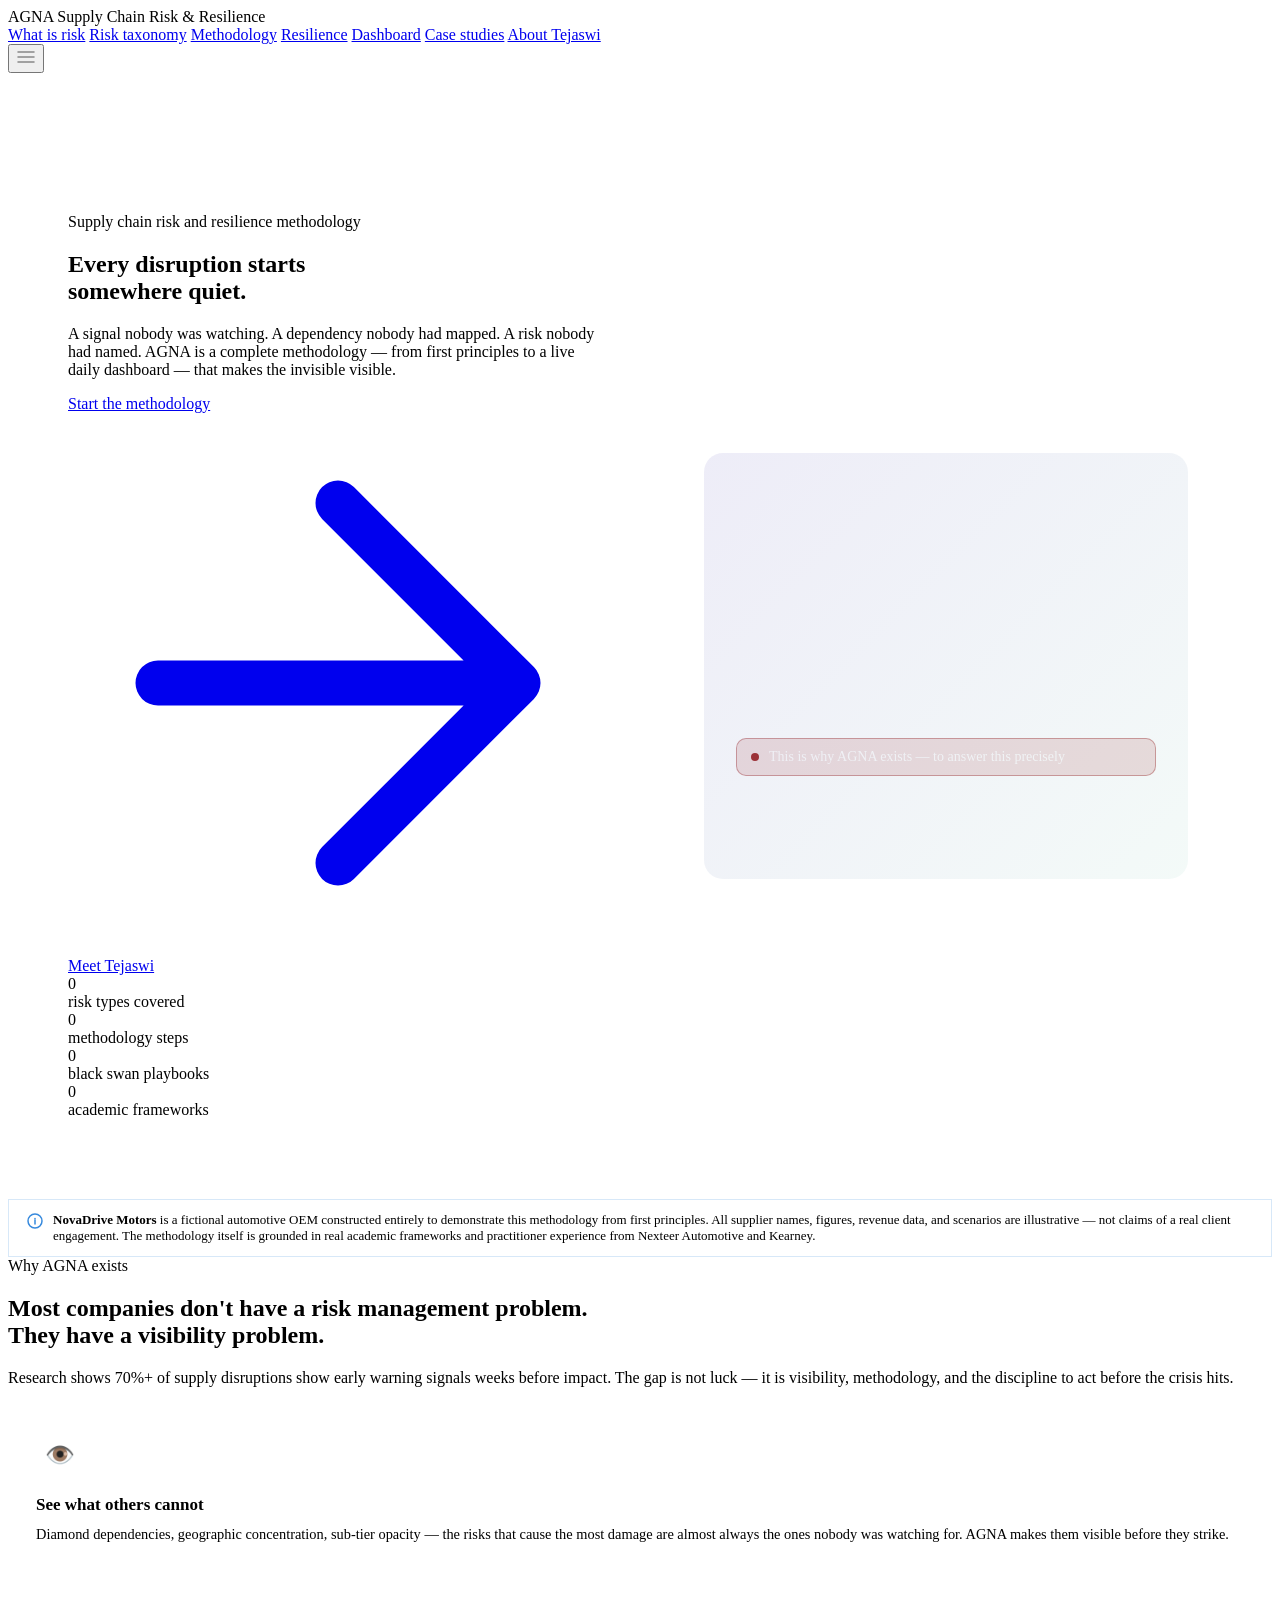
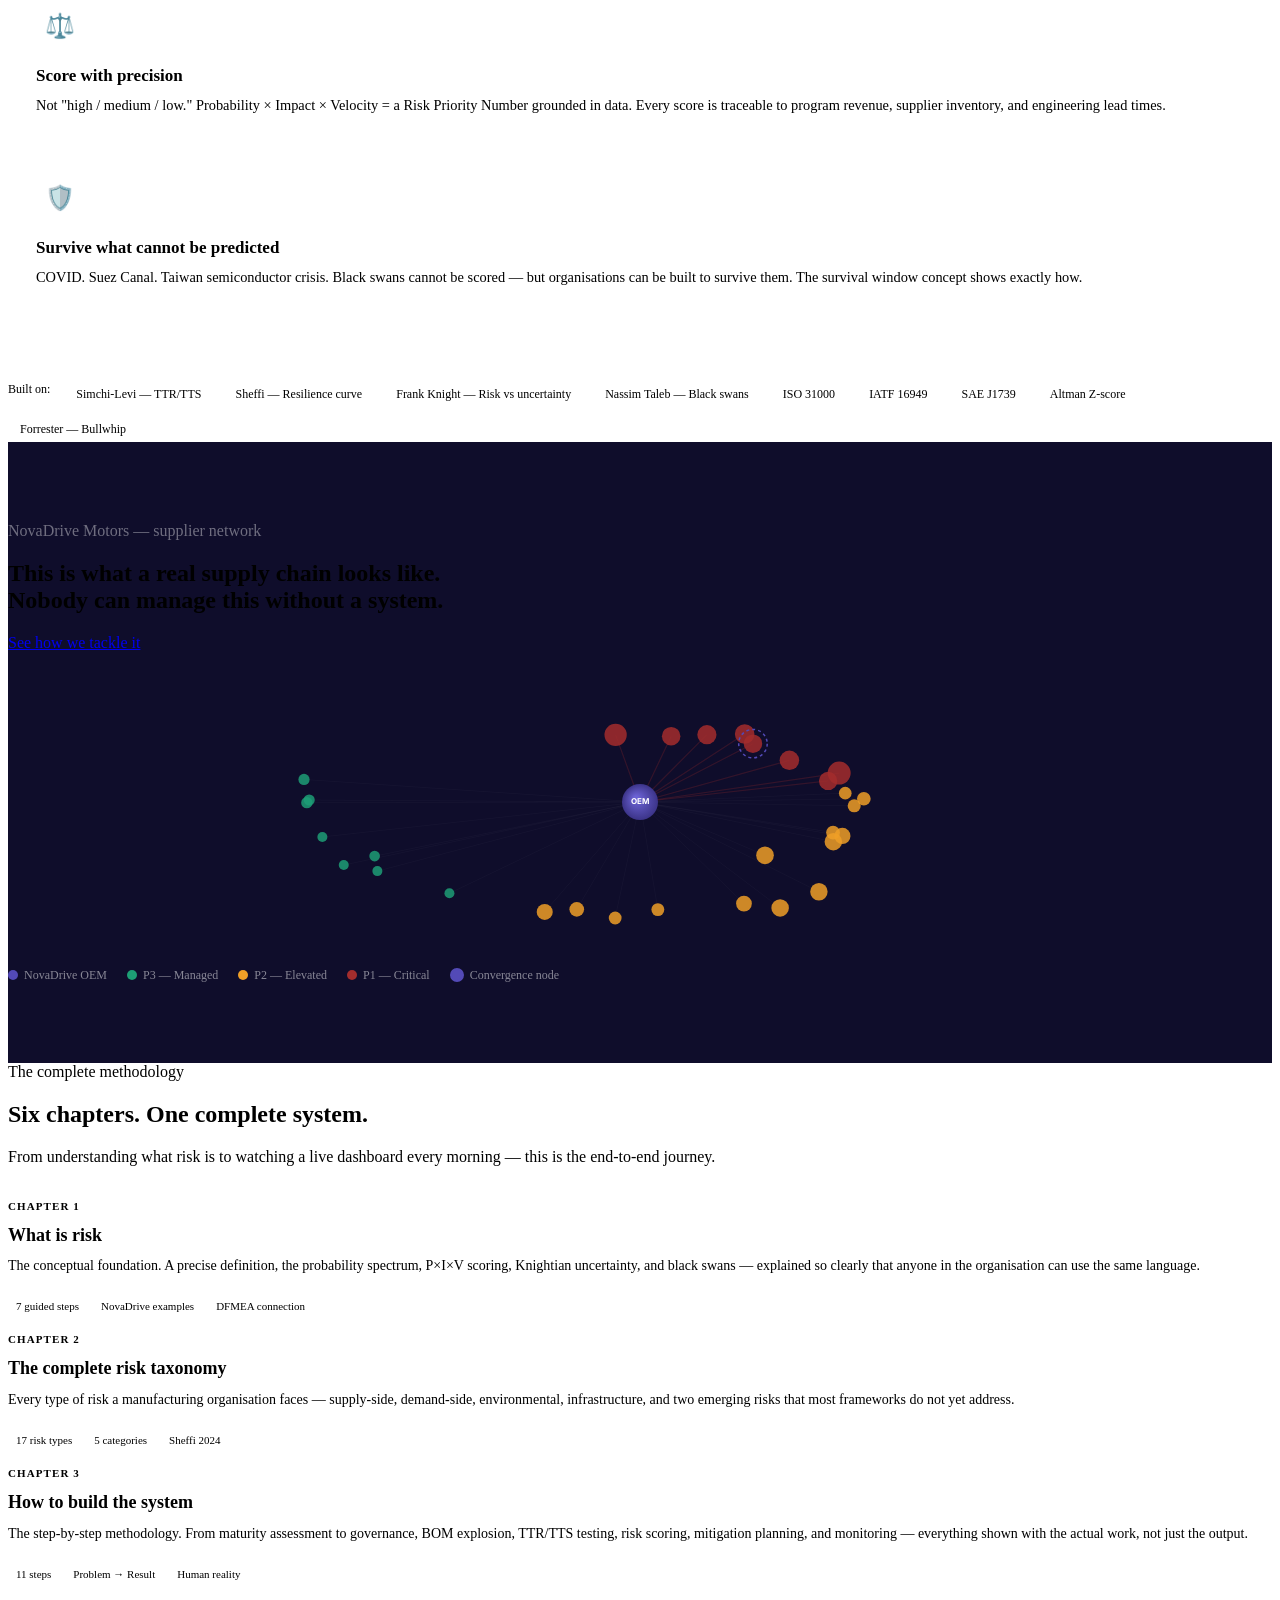
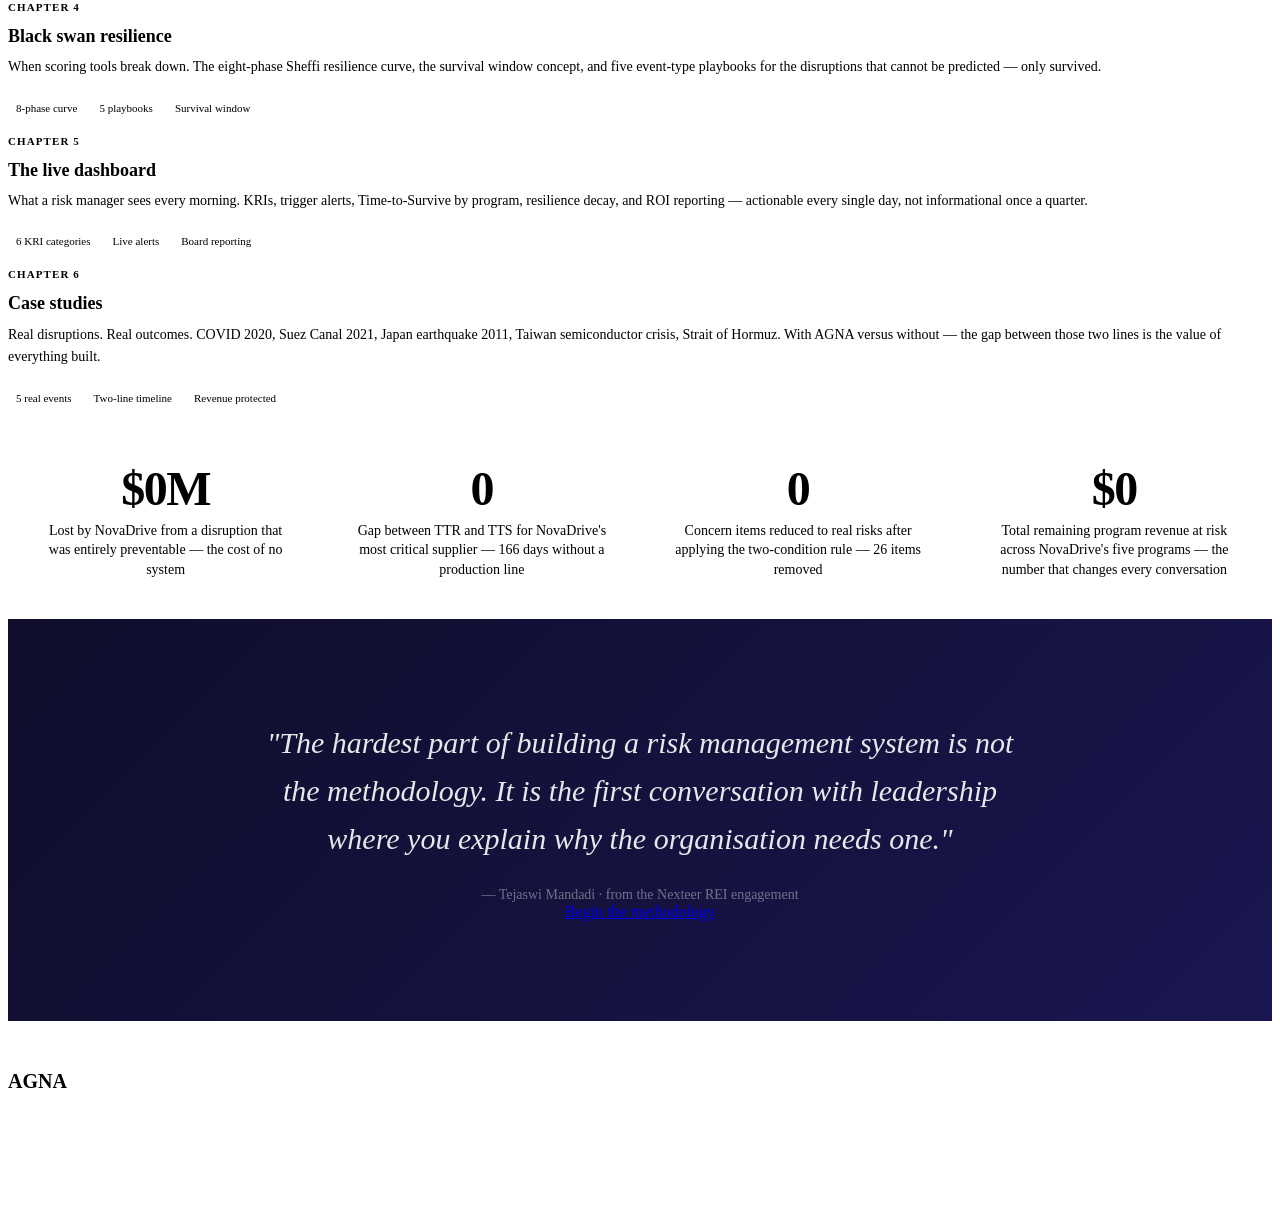
==== commit 082e3479: "Add files via upload" ====
--- a/index.html
+++ b/index.html
@@ -1,1477 +1,489 @@
 <!DOCTYPE html>
 <html lang="en">
 <head>
-<meta charset="UTF-8"/>
-<meta name="viewport" content="width=device-width,initial-scale=1.0"/>
-<title>Aagnaa — Supply Chain Risk Intelligence</title>
-<link href="https://fonts.googleapis.com/css2?family=Inter:wght@300;400;500;600;700;800&family=Space+Grotesk:wght@400;500;600;700;800&display=swap" rel="stylesheet"/>
+<meta charset="UTF-8">
+<meta name="viewport" content="width=device-width, initial-scale=1.0">
+<title>AGNA — Supply Chain Risk & Resilience</title>
+<meta name="description" content="A complete supply chain risk and resilience methodology — from first principles to a live operations dashboard. Demonstrated through NovaDrive Motors.">
+<link rel="preconnect" href="https://fonts.googleapis.com">
+<link rel="preconnect" href="https://fonts.gstatic.com" crossorigin>
+<link href="https://fonts.googleapis.com/css2?family=Inter:wght@300;400;500;600;700;800&display=swap" rel="stylesheet">
+<link rel="stylesheet" href="css/style.css">
 <style>
-*,*::before,*::after{box-sizing:border-box;margin:0;padding:0}
-:root{
-  --navy:#0B1F3A;--navy2:#122847;--navy3:#1A3A5C;--navy4:#0D2540;
-  --amber:#F5A623;--amber2:#D4891A;--amber3:rgba(245,166,35,.1);
-  --white:#fff;--off:#F8F9FC;--g50:#F2F4F7;--g100:#E4E7EC;
-  --g300:#D0D5DD;--g500:#667085;--g700:#344054;--g900:#101828;
-  --red:#C0392B;--red2:rgba(192,57,43,.1);--redl:#ff8a80;
-  --green:#16A34A;--green2:rgba(22,163,74,.1);--greenl:#81c784;
-  --purple:#7C3AED;--purplel:#C4B5FD;
-  --fd:'Space Grotesk',sans-serif;--fb:'Inter',sans-serif;
-  --r:8px;--rl:14px;--rx:20px;
-  --sh:0 4px 24px rgba(0,0,0,.12);
-}
-html{scroll-behavior:smooth}
-body{font-family:var(--fb);color:var(--g900);background:var(--white);overflow-x:hidden}
-a{text-decoration:none;color:inherit}
-button{cursor:pointer;font-family:var(--fb);border:none;outline:none}
-input,select,textarea{outline:none;font-family:var(--fb)}
-
-/* NAV */
-#nav{position:fixed;top:0;left:0;right:0;z-index:1000;transition:all .3s}
-#nav.sc{background:rgba(11,31,58,.97);backdrop-filter:blur(16px);box-shadow:0 2px 24px rgba(0,0,0,.3)}
-.nav-i{display:flex;align-items:center;justify-content:space-between;height:64px;max-width:1280px;margin:0 auto;padding:0 24px}
-.nav-brand{display:flex;align-items:center;gap:10px;cursor:pointer}
-.nav-mark{font-family:var(--fd);font-size:1.3rem;font-weight:700;color:var(--white)}
-.nav-mark span{color:var(--amber)}
-.nav-links{display:flex;gap:4px}
-.nav-links a{color:rgba(255,255,255,.65);font-size:.82rem;font-weight:500;padding:6px 12px;border-radius:6px;transition:all .2s;white-space:nowrap}
-.nav-links a:hover,.nav-links a.act{color:var(--white);background:rgba(255,255,255,.08)}
-.nav-cta{padding:8px 20px;border-radius:var(--r);background:var(--amber);color:var(--navy);font-weight:700;font-size:.85rem;transition:all .2s}
-.nav-cta:hover{background:var(--amber2)}
-
-/* HERO */
-#hero{min-height:100vh;background:var(--navy);display:flex;flex-direction:column;position:relative;overflow:hidden;padding-top:64px}
-.hero-bg{position:absolute;inset:0;background:radial-gradient(ellipse 70% 60% at 50% 30%,rgba(245,166,35,.07) 0%,transparent 60%)}
-.hero-grid{position:absolute;inset:0;background-image:linear-gradient(rgba(255,255,255,.025) 1px,transparent 1px),linear-gradient(90deg,rgba(255,255,255,.025) 1px,transparent 1px);background-size:56px 56px}
-.hero-c{flex:1;display:flex;align-items:center;justify-content:center;text-align:center;padding:60px 24px;position:relative;z-index:1}
-.hero-inner{max-width:840px}
-.hero-logo{margin:0 auto 28px;display:flex;justify-content:center}
-.hero-badge{display:inline-flex;align-items:center;gap:8px;background:rgba(245,166,35,.1);border:1px solid rgba(245,166,35,.25);border-radius:100px;padding:6px 16px;margin-bottom:22px}
-.hero-badge-dot{width:7px;height:7px;border-radius:50%;background:var(--amber);animation:pulse 2s infinite}
-@keyframes pulse{0%,100%{opacity:1;transform:scale(1)}50%{opacity:.6;transform:scale(.85)}}
-.hero-badge span{font-size:.75rem;font-weight:600;color:var(--amber);letter-spacing:.05em;text-transform:uppercase}
-.hero-h1{font-family:var(--fd);font-size:clamp(2rem,5vw,3.8rem);font-weight:800;color:var(--white);line-height:1.1;margin-bottom:10px;letter-spacing:-.02em}
-.hero-h1 em{color:var(--amber);font-style:normal;display:block}
-.hero-sub{font-size:1.0625rem;color:rgba(255,255,255,.55);line-height:1.75;max-width:640px;margin:0 auto 32px}
-.hero-btns{display:flex;gap:12px;justify-content:center;flex-wrap:wrap;margin-bottom:52px}
-.btn-a{padding:13px 28px;border-radius:var(--r);background:var(--amber);color:var(--navy);font-weight:700;font-size:.9375rem;transition:all .2s;display:inline-flex;align-items:center;gap:8px}
-.btn-a:hover{background:var(--amber2);transform:translateY(-2px);box-shadow:0 6px 24px rgba(245,166,35,.35)}
-.btn-g{padding:13px 28px;border-radius:var(--r);background:transparent;color:var(--white);font-weight:600;font-size:.9375rem;border:1.5px solid rgba(255,255,255,.25);transition:all .2s}
-.btn-g:hover{background:rgba(255,255,255,.07)}
-.hero-stats{display:flex;border-top:1px solid rgba(255,255,255,.08);padding-top:32px}
-.hst{flex:1;text-align:center;padding:0 10px;border-right:1px solid rgba(255,255,255,.08)}
-.hst:last-child{border-right:none}
-.hst-n{font-family:var(--fd);font-size:1.9rem;font-weight:800;color:var(--amber)}
-.hst-l{font-size:.72rem;color:rgba(255,255,255,.4);margin-top:4px;line-height:1.4}
-
-/* LAYER TABS */
-.layer-nav{background:var(--navy2);border-bottom:1px solid rgba(255,255,255,.08);position:sticky;top:64px;z-index:900}
-.layer-nav-i{display:flex;max-width:1280px;margin:0 auto;padding:0 24px;overflow-x:auto;gap:4px}
-.layer-nav-i::-webkit-scrollbar{display:none}
-.ltab{padding:14px 16px;font-size:.8rem;font-weight:500;color:rgba(255,255,255,.5);cursor:pointer;white-space:nowrap;border-bottom:2px solid transparent;transition:all .2s}
-.ltab:hover{color:rgba(255,255,255,.8)}
-.ltab.on{color:var(--amber);border-bottom-color:var(--amber)}
-.ltab-num{font-size:.68rem;font-weight:700;background:rgba(255,255,255,.08);border-radius:100px;padding:2px 7px;margin-right:5px}
-.ltab.on .ltab-num{background:rgba(245,166,35,.2);color:var(--amber)}
-
-/* SECTIONS */
-.section{padding:80px 0}
-.container{max-width:1280px;margin:0 auto;padding:0 24px}
-.sec-eye{font-size:.72rem;font-weight:700;letter-spacing:.1em;text-transform:uppercase;color:var(--amber);margin-bottom:8px}
-.sec-title{font-family:var(--fd);font-size:clamp(1.7rem,3vw,2.4rem);font-weight:700;line-height:1.15;letter-spacing:-.02em;color:var(--navy)}
-.sec-title.lt{color:var(--white)}
-.sec-sub{font-size:1rem;line-height:1.7;color:var(--g500);margin-top:8px}
-.sec-sub.lt{color:rgba(255,255,255,.55)}
-.tc{text-align:center}
-
-/* CARDS */
-.card{background:var(--white);border-radius:var(--rl);padding:20px;border:1px solid var(--g100);box-shadow:var(--sh)}
-.card-d{background:var(--navy4);border:1px solid rgba(255,255,255,.08);border-radius:var(--rl);padding:16px}
-
-/* GRID UTILS */
-.g2{display:grid;grid-template-columns:1fr 1fr;gap:24px}
-.g3{display:grid;grid-template-columns:1fr 1fr 1fr;gap:16px}
-.g4{display:grid;grid-template-columns:repeat(4,1fr);gap:12px}
-
-/* ══════════════════════════════════════════════════
-   LAYER 1 — RISK IDENTIFICATION
-   ══════════════════════════════════════════════════ */
-#layer1{background:var(--off)}
-.bucket-grid{display:grid;grid-template-columns:1fr 1fr;gap:20px;margin-bottom:32px}
-.bucket{background:var(--white);border-radius:var(--rl);overflow:hidden;box-shadow:var(--sh)}
-.bucket-hdr{padding:14px 18px;font-size:.82rem;font-weight:700;text-transform:uppercase;letter-spacing:.06em;color:var(--white)}
-.bucket-body{padding:14px 18px}
-.risk-cat{display:flex;align-items:flex-start;gap:10px;margin-bottom:12px;cursor:pointer;padding:8px 10px;border-radius:var(--r);transition:background .15s}
-.risk-cat:hover{background:var(--g50)}
-.risk-cat.sel{background:rgba(245,166,35,.08);border:1px solid rgba(245,166,35,.2)}
-.rc-dot{width:10px;height:10px;border-radius:50%;flex-shrink:0;margin-top:4px}
-.rc-info{flex:1}
-.rc-name{font-size:.875rem;font-weight:600;color:var(--g900);margin-bottom:2px}
-.rc-vel{font-size:.72rem;font-weight:600;padding:2px 8px;border-radius:100px;display:inline-block;margin-bottom:3px}
-.rc-vel.sudden{background:rgba(192,57,43,.1);color:var(--red)}
-.rc-vel.slow{background:rgba(245,166,35,.1);color:var(--amber2)}
-.rc-vel.struct{background:rgba(22,163,74,.1);color:var(--green)}
-.rc-desc{font-size:.78rem;color:var(--g500);line-height:1.5}
-.rc-hidden{font-size:.7rem;font-weight:600;color:var(--purple);margin-top:2px}
-.risk-detail-panel{background:var(--navy);border-radius:var(--rl);padding:24px;display:none}
-.risk-detail-panel.open{display:block}
-
-/* ══════════════════════════════════════════════════
-   LAYER 2 — RISK SCORING
-   ══════════════════════════════════════════════════ */
-#layer2{background:var(--white)}
-.scoring-layout{display:grid;grid-template-columns:1fr 1fr;gap:32px;align-items:start}
-.score-form{display:flex;flex-direction:column;gap:20px}
-.sf-section{background:var(--g50);border-radius:var(--rl);padding:20px}
-.sf-title{font-size:.85rem;font-weight:700;color:var(--navy);margin-bottom:14px;display:flex;align-items:center;gap:8px}
-.sf-num{width:24px;height:24px;border-radius:50%;background:var(--navy);color:var(--white);font-size:.72rem;font-weight:700;display:flex;align-items:center;justify-content:center;flex-shrink:0}
-.score-slider-row{display:flex;flex-direction:column;gap:6px;margin-bottom:12px}
-.score-slider-row label{font-size:.78rem;font-weight:500;color:var(--g700);display:flex;justify-content:space-between}
-.score-slider-row label span{font-weight:700;color:var(--navy)}
-input[type=range]{width:100%;-webkit-appearance:none;height:6px;border-radius:3px;background:var(--g100);cursor:pointer}
-input[type=range]::-webkit-slider-thumb{-webkit-appearance:none;width:18px;height:18px;border-radius:50%;background:var(--navy);cursor:pointer;box-shadow:0 2px 6px rgba(0,0,0,.2)}
-.vel-btns{display:flex;gap:8px}
-.vel-btn{flex:1;padding:10px;border-radius:var(--r);border:1.5px solid var(--g100);font-size:.8rem;font-weight:500;color:var(--g500);cursor:pointer;transition:all .2s;background:var(--white)}
-.vel-btn.on.sudden{background:rgba(192,57,43,.1);border-color:var(--red);color:var(--red)}
-.vel-btn.on.slow{background:rgba(245,166,35,.1);border-color:var(--amber);color:var(--amber2)}
-.vel-btn.on.struct{background:rgba(22,163,74,.1);border-color:var(--green);color:var(--green)}
-.calc-score-btn{width:100%;padding:14px;background:var(--amber);color:var(--navy);border-radius:var(--r);font-size:1rem;font-weight:700;transition:all .2s}
-.calc-score-btn:hover{background:var(--amber2);transform:translateY(-1px)}
-.score-result{background:var(--navy);border-radius:var(--rl);padding:24px;display:none}
-.score-result.show{display:block}
-.risk-matrix{position:relative;width:100%;aspect-ratio:1;background:var(--g50);border-radius:var(--rl);overflow:hidden;margin-bottom:20px}
-.matrix-zone{position:absolute;display:flex;align-items:center;justify-content:center;font-size:.7rem;font-weight:600;text-transform:uppercase;letter-spacing:.05em;opacity:.7}
-.score-number{font-family:var(--fd);font-size:4rem;font-weight:800;text-align:center;line-height:1}
-.score-label{text-align:center;font-size:.85rem;color:rgba(255,255,255,.5);margin-top:4px;margin-bottom:16px}
-.score-breakdown{display:flex;flex-direction:column;gap:8px}
-.sb-row{display:flex;align-items:center;gap:8px;font-size:.8rem}
-.sb-label{width:120px;color:rgba(255,255,255,.6);flex-shrink:0;font-size:.75rem}
-.sb-track{flex:1;height:6px;background:rgba(255,255,255,.08);border-radius:3px;overflow:hidden}
-.sb-fill{height:100%;border-radius:3px;transition:width .6s ease}
-.sb-val{width:28px;text-align:right;font-weight:700;color:var(--amber);font-size:.78rem}
-.score-action{margin-top:16px;padding:14px;background:rgba(255,255,255,.05);border-radius:var(--r);font-size:.82rem;color:rgba(255,255,255,.75);line-height:1.6}
-.score-action strong{color:var(--amber);display:block;margin-bottom:4px}
-
-/* ══════════════════════════════════════════════════
-   LAYER 3 — REI DASHBOARD (LIVE DEMO)
-   ══════════════════════════════════════════════════ */
-#layer3{background:var(--navy)}
-.demo-layout{display:grid;grid-template-columns:260px 1fr;gap:16px;align-items:start}
-.demo-stats{display:grid;grid-template-columns:1fr 1fr;gap:10px;margin-bottom:12px}
-.dst{background:rgba(255,255,255,.05);border:1px solid rgba(255,255,255,.08);border-radius:var(--rl);padding:12px;text-align:center}
-.dst-n{font-family:var(--fd);font-size:1.5rem;font-weight:700;color:var(--amber)}
-.dst-l{font-size:.65rem;color:rgba(255,255,255,.38);margin-top:2px}
-.sup-list{background:rgba(255,255,255,.04);border:1px solid rgba(255,255,255,.08);border-radius:var(--rl);overflow:hidden;max-height:440px;overflow-y:auto}
-.sup-list::-webkit-scrollbar{width:3px}
-.sup-list::-webkit-scrollbar-thumb{background:rgba(255,255,255,.12);border-radius:2px}
-.sl-hdr{padding:9px 14px;border-bottom:1px solid rgba(255,255,255,.07);font-size:.68rem;font-weight:600;color:rgba(255,255,255,.38);text-transform:uppercase;letter-spacing:.05em}
-.sl-filters{padding:8px 12px;border-bottom:1px solid rgba(255,255,255,.07);display:flex;gap:5px;flex-wrap:wrap}
-.sf-btn{padding:3px 10px;border-radius:100px;border:1px solid rgba(255,255,255,.12);background:transparent;font-size:.7rem;color:rgba(255,255,255,.5);cursor:pointer;transition:all .2s}
-.sf-btn.on,.sf-btn:hover{background:var(--amber);border-color:var(--amber);color:var(--navy);font-weight:600}
-.sup-row{display:flex;align-items:center;gap:8px;padding:8px 14px;border-bottom:1px solid rgba(255,255,255,.04);cursor:pointer;transition:background .15s}
-.sup-row:hover{background:rgba(255,255,255,.04)}
-.sup-row.on{background:rgba(245,166,35,.08);border-left:3px solid var(--amber)}
-.sup-dot{width:8px;height:8px;border-radius:50%;flex-shrink:0}
-.sup-name{font-size:.76rem;font-weight:500;color:var(--white);flex:1;line-height:1.3}
-.sup-rei{font-size:.68rem;font-weight:700;padding:2px 7px;border-radius:4px}
-.demo-right{display:flex;flex-direction:column;gap:14px}
-.map-wrap{background:rgba(255,255,255,.03);border:1px solid rgba(255,255,255,.08);border-radius:var(--rl);overflow:hidden}
-.map-hdr{padding:11px 16px;border-bottom:1px solid rgba(255,255,255,.07);display:flex;justify-content:space-between;align-items:center}
-.map-title{font-size:.83rem;font-weight:600;color:var(--white)}
-.map-sub{font-size:.68rem;color:rgba(255,255,255,.32)}
-#mapCanvas{width:100%;height:280px;display:block;cursor:crosshair}
-.detail-panel{background:rgba(255,255,255,.03);border:1px solid rgba(255,255,255,.08);border-radius:var(--rl);overflow:hidden;display:none}
-.detail-panel.open{display:block}
-.dtabs{display:flex;border-bottom:1px solid rgba(255,255,255,.08);overflow-x:auto}
-.dtabs::-webkit-scrollbar{display:none}
-.dtab{padding:9px 13px;font-size:.76rem;font-weight:500;color:rgba(255,255,255,.42);cursor:pointer;border-bottom:2px solid transparent;transition:all .2s;white-space:nowrap;flex-shrink:0}
-.dtab.on{color:var(--amber);border-bottom-color:var(--amber)}
-.dpane{display:none;padding:16px}
-.dpane.on{display:block}
-.sup-dname{font-size:1rem;font-weight:700;color:var(--white);margin-bottom:2px}
-.sup-dmeta{font-size:.76rem;color:rgba(255,255,255,.4);margin-bottom:12px}
-.metrics-g{display:grid;grid-template-columns:repeat(4,1fr);gap:8px;margin-bottom:12px}
-.met{background:rgba(255,255,255,.05);border-radius:var(--r);padding:10px;text-align:center}
-.met-v{font-family:var(--fd);font-size:1.2rem;font-weight:700;color:var(--white)}
-.met-l{font-size:.63rem;color:rgba(255,255,255,.36);margin-top:2px}
-.alert-bar{display:flex;align-items:center;gap:8px;background:rgba(192,57,43,.12);border:1px solid rgba(192,57,43,.26);border-radius:var(--r);padding:8px 12px;font-size:.76rem;color:var(--redl);margin-bottom:10px}
-.tts-vis{background:var(--navy);border-radius:var(--r);padding:12px;margin-bottom:10px}
-.tbar-l{font-size:.66rem;color:rgba(255,255,255,.36);margin-bottom:3px}
-.tbar{height:10px;background:rgba(255,255,255,.07);border-radius:3px;overflow:hidden;margin-bottom:7px}
-.tbar-fill{height:100%;border-radius:3px;transition:width .6s ease}
-.tts-f{font-family:'Courier New',monospace;font-size:.74rem;color:var(--amber);margin-top:6px;line-height:1.7}
-.conv-box{background:rgba(245,166,35,.06);border:1px solid rgba(245,166,35,.15);border-radius:var(--r);padding:11px;margin-bottom:10px}
-.conv-title{font-size:.75rem;font-weight:600;color:var(--amber);margin-bottom:5px}
-.conv-f{font-family:'Courier New',monospace;font-size:.74rem;color:rgba(255,255,255,.72);line-height:1.7}
-.decay-box{background:rgba(255,255,255,.04);border-radius:var(--r);padding:11px}
-.decay-bar{height:6px;background:rgba(255,255,255,.07);border-radius:3px;overflow:hidden;margin:6px 0}
-.decay-fill{height:100%;border-radius:3px;background:linear-gradient(90deg,#16A34A,#F5A623,#C0392B)}
-.rei-breakdown{margin-top:10px;padding:10px 12px;background:rgba(255,255,255,.04);border-radius:var(--r)}
-.rbd-title{font-size:.7rem;font-weight:600;color:rgba(255,255,255,.38);text-transform:uppercase;letter-spacing:.04em;margin-bottom:8px}
-.rbd-row{display:flex;align-items:center;gap:7px;margin-bottom:5px}
-.rbd-label{width:130px;font-size:.72rem;color:rgba(255,255,255,.5);flex-shrink:0}
-.rbd-track{flex:1;height:5px;background:rgba(255,255,255,.07);border-radius:3px;overflow:hidden}
-.rbd-fill{height:100%;border-radius:3px;background:var(--amber)}
-.rbd-val{width:26px;text-align:right;font-size:.72rem;color:var(--amber);font-weight:700}
-table.dfmea{width:100%;border-collapse:collapse;font-size:.74rem}
-table.dfmea th{background:rgba(255,255,255,.07);color:rgba(255,255,255,.5);padding:6px 8px;text-align:left;font-size:.66rem;letter-spacing:.03em;font-weight:600}
-table.dfmea td{padding:6px 8px;border-bottom:1px solid rgba(255,255,255,.05);color:rgba(255,255,255,.75);vertical-align:top;line-height:1.4}
-.rpn-hi{color:var(--redl);font-weight:700}
-.rpn-md{color:var(--amber);font-weight:700}
-.rpn-lo{color:var(--greenl);font-weight:600}
-.mit-phase{border:1px solid rgba(255,255,255,.07);border-radius:var(--r);overflow:hidden;margin-bottom:8px}
-.mit-hdr{padding:7px 12px;font-size:.68rem;font-weight:700;text-transform:uppercase;letter-spacing:.04em}
-.mit-hdr.r{background:rgba(192,57,43,.12);color:var(--redl)}
-.mit-hdr.y{background:rgba(245,166,35,.12);color:var(--amber)}
-.mit-hdr.g{background:rgba(22,163,74,.12);color:var(--greenl)}
-.mit-body{padding:9px 12px;font-size:.78rem;color:rgba(255,255,255,.68);line-height:1.6}
-.mit-action{font-weight:600;color:var(--white);margin-bottom:3px;font-size:.8rem}
-.mit-owner{font-size:.68rem;color:rgba(255,255,255,.36);margin-top:3px}
-.ss-box{background:var(--navy);border-radius:var(--r);padding:11px 13px;margin-bottom:8px}
-.ss-f{font-family:'Courier New',monospace;font-size:.74rem;color:var(--amber);margin-bottom:3px}
-.ss-r{font-size:.78rem;color:var(--white);font-weight:600}
-table.alts{width:100%;border-collapse:collapse;font-size:.74rem}
-table.alts th{background:rgba(255,255,255,.06);color:rgba(255,255,255,.42);padding:6px 8px;text-align:left;font-size:.66rem;font-weight:600;letter-spacing:.03em}
-table.alts td{padding:6px 8px;border-bottom:1px solid rgba(255,255,255,.05);color:rgba(255,255,255,.78)}
-.sbar{display:flex;align-items:center;gap:5px}
-.sbar-t{flex:1;height:4px;background:rgba(255,255,255,.08);border-radius:2px;overflow:hidden}
-.sbar-f{height:100%;border-radius:2px;background:var(--amber)}
-.reg-item{display:flex;align-items:center;justify-content:space-between;padding:8px 11px;background:rgba(255,255,255,.04);border-radius:var(--r);margin-bottom:6px}
-.reg-name{font-size:.78rem;color:rgba(255,255,255,.75);font-weight:500}
-.reg-sev{font-size:.66rem;color:rgba(255,255,255,.32);margin-top:1px}
-.reg-badge{padding:2px 8px;border-radius:4px;font-size:.66rem;font-weight:700}
-.reg-badge.hit{background:rgba(192,57,43,.2);color:var(--redl)}
-.reg-badge.clear{background:rgba(22,163,74,.2);color:var(--greenl)}
-
-/* ══════════════════════════════════════════════════
-   LAYER 4 — MITIGATION CALCULATOR
-   ══════════════════════════════════════════════════ */
-#layer4{background:var(--off)}
-.mit-calc-layout{display:grid;grid-template-columns:1fr 1fr;gap:28px;align-items:start}
-.fg{display:flex;flex-direction:column;gap:5px;margin-bottom:10px}
-.fg label{font-size:.76rem;font-weight:500;color:var(--g700)}
-.fg input,.fg select{padding:9px 12px;border:1.5px solid var(--g100);border-radius:var(--r);font-size:.875rem;color:var(--g900);background:var(--white);-webkit-appearance:none;transition:border-color .2s}
-.fg input:focus,.fg select:focus{border-color:var(--navy)}
-.fg-row{display:grid;grid-template-columns:1fr 1fr;gap:10px}
-.fg-sec{font-size:.69rem;font-weight:700;letter-spacing:.06em;text-transform:uppercase;color:var(--amber);margin:12px 0 8px;padding-top:12px;border-top:1px solid var(--g100)}
-.mit-btn{width:100%;padding:13px;background:var(--amber);color:var(--navy);border-radius:var(--r);font-size:.9375rem;font-weight:700;transition:all .2s;margin-top:12px}
-.mit-btn:hover{background:var(--amber2);transform:translateY(-1px)}
-.mit-result{display:none}
-.mit-result.show{display:block}
-.score-hero{background:var(--navy);border-radius:var(--rl);padding:20px;text-align:center;margin-bottom:14px}
-.score-big{font-family:var(--fd);font-size:3.8rem;font-weight:800;line-height:1}
-.score-tier{display:inline-block;padding:4px 14px;border-radius:100px;font-size:.8rem;font-weight:700;margin-top:8px}
-.t1{background:rgba(192,57,43,.2);color:var(--redl)}
-.t2{background:rgba(245,166,35,.2);color:var(--amber)}
-.t3{background:rgba(22,163,74,.2);color:var(--greenl)}
-.res-metrics{display:grid;grid-template-columns:1fr 1fr 1fr;gap:10px;margin-bottom:14px}
-.rm{background:var(--g50);border-radius:var(--r);padding:12px;text-align:center;border:1px solid var(--g100)}
-.rm.al{border-color:var(--red);background:rgba(192,57,43,.05)}
-.rm-v{font-family:var(--fd);font-size:1.2rem;font-weight:700;color:var(--navy)}
-.rm.al .rm-v{color:var(--red)}
-.rm-l{font-size:.65rem;color:var(--g500);margin-top:2px}
-.res-sec{font-size:.69rem;font-weight:700;letter-spacing:.05em;text-transform:uppercase;color:var(--navy);margin:12px 0 8px}
-.fm-row{display:flex;gap:8px;padding:8px 10px;background:var(--g50);border-radius:var(--r);border-left:3px solid var(--red);font-size:.76rem;color:var(--g700);margin-bottom:5px;line-height:1.5}
-
-/* ══════════════════════════════════════════════════
-   LAYER 5 — RESILIENCE BUILDER
-   ══════════════════════════════════════════════════ */
-#layer5{background:var(--white)}
-.res-layout{display:grid;grid-template-columns:1fr 1fr;gap:32px;align-items:start}
-.res-form{background:var(--g50);border-radius:var(--rl);padding:24px}
-.res-form-title{font-family:var(--fd);font-size:1.1rem;font-weight:700;color:var(--navy);margin-bottom:18px}
-.res-q{margin-bottom:16px}
-.res-q label{display:block;font-size:.82rem;font-weight:600;color:var(--g700);margin-bottom:8px}
-.res-q .hint{font-size:.72rem;color:var(--g500);margin-bottom:6px;display:block}
-.res-q select,.res-q input{width:100%;padding:9px 12px;border:1.5px solid var(--g100);border-radius:var(--r);font-size:.875rem;background:var(--white);color:var(--g900);-webkit-appearance:none}
-.res-calc-btn{width:100%;padding:13px;background:var(--navy);color:var(--white);border-radius:var(--r);font-size:.9375rem;font-weight:700;transition:all .2s;margin-top:4px}
-.res-calc-btn:hover{background:var(--navy3)}
-.res-result{display:none}
-.res-result.show{display:block}
-.radar-wrap{background:var(--navy);border-radius:var(--rl);padding:20px;margin-bottom:16px;text-align:center}
-.radar-canvas-wrap{position:relative;display:inline-block}
-#radarCanvas{display:block}
-.maturity-badge{display:inline-flex;align-items:center;gap:8px;padding:8px 20px;border-radius:100px;font-family:var(--fd);font-size:1rem;font-weight:700;margin:14px 0}
-.res-dim-list{display:flex;flex-direction:column;gap:10px}
-.rdim{background:var(--g50);border-radius:var(--r);padding:14px;border-left:4px solid var(--g300)}
-.rdim.good{border-left-color:var(--green)}
-.rdim.warn{border-left-color:var(--amber)}
-.rdim.poor{border-left-color:var(--red)}
-.rdim-name{font-size:.875rem;font-weight:600;color:var(--navy);margin-bottom:3px}
-.rdim-score{display:flex;align-items:center;gap:8px;margin-bottom:4px}
-.rdim-bar{flex:1;height:6px;background:var(--g100);border-radius:3px;overflow:hidden}
-.rdim-fill{height:100%;border-radius:3px;transition:width .8s ease}
-.rdim-pct{font-size:.78rem;font-weight:700;width:32px;text-align:right}
-.rdim-action{font-size:.78rem;color:var(--g500);line-height:1.5}
-
-/* ══════════════════════════════════════════════════
-   LAYER 6 — BLACK SWAN STRESS TEST
-   ══════════════════════════════════════════════════ */
-#layer6{background:var(--navy)}
-.stress-layout{display:grid;grid-template-columns:1fr 1fr;gap:32px;align-items:start}
-.stress-form{background:rgba(255,255,255,.04);border:1px solid rgba(255,255,255,.08);border-radius:var(--rl);padding:24px}
-.stress-form-title{font-family:var(--fd);font-size:1.1rem;font-weight:700;color:var(--white);margin-bottom:6px}
-.stress-form-sub{font-size:.82rem;color:rgba(255,255,255,.45);margin-bottom:18px;line-height:1.5}
-.stress-sup-selector{display:flex;flex-direction:column;gap:8px;margin-bottom:20px;max-height:240px;overflow-y:auto}
-.stress-sup-selector::-webkit-scrollbar{width:3px}
-.stress-sup-selector::-webkit-scrollbar-thumb{background:rgba(255,255,255,.15)}
-.stress-sup-item{display:flex;align-items:center;gap:10px;padding:10px 12px;background:rgba(255,255,255,.04);border-radius:var(--r);cursor:pointer;border:1.5px solid transparent;transition:all .2s}
-.stress-sup-item:hover{background:rgba(255,255,255,.07)}
-.stress-sup-item.sel{background:rgba(245,166,35,.08);border-color:rgba(245,166,35,.3)}
-.stress-sup-item input[type=checkbox]{width:16px;height:16px;accent-color:var(--amber);cursor:pointer}
-.stress-sup-name{font-size:.82rem;color:var(--white);font-weight:500;flex:1}
-.stress-sup-info{font-size:.7rem;color:rgba(255,255,255,.38)}
-.stress-run-btn{width:100%;padding:14px;background:var(--red);color:var(--white);border-radius:var(--r);font-size:1rem;font-weight:700;transition:all .2s}
-.stress-run-btn:hover{background:#a93226;transform:translateY(-1px)}
-.stress-result{display:none}
-.stress-result.show{display:block}
-.stress-impact{background:rgba(192,57,43,.1);border:1px solid rgba(192,57,43,.25);border-radius:var(--rl);padding:18px;margin-bottom:16px}
-.stress-impact-title{font-size:.82rem;font-weight:700;color:var(--redl);text-transform:uppercase;letter-spacing:.05em;margin-bottom:12px}
-.impact-grid{display:grid;grid-template-columns:1fr 1fr 1fr;gap:10px;margin-bottom:14px}
-.ig{background:rgba(192,57,43,.12);border-radius:var(--r);padding:10px;text-align:center}
-.ig-n{font-family:var(--fd);font-size:1.4rem;font-weight:700;color:var(--redl)}
-.ig-l{font-size:.68rem;color:rgba(255,255,255,.38);margin-top:2px}
-.cascade-list{display:flex;flex-direction:column;gap:6px}
-.cascade-item{display:flex;align-items:center;gap:8px;padding:8px 10px;background:rgba(255,255,255,.04);border-radius:var(--r)}
-.ci-num{font-size:.72rem;font-weight:700;color:var(--redl);width:20px;text-align:center}
-.ci-info{flex:1}
-.ci-name{font-size:.8rem;color:var(--white);font-weight:500}
-.ci-impact{font-size:.72rem;color:rgba(255,255,255,.45)}
-.recovery-path{background:rgba(255,255,255,.04);border-radius:var(--rl);padding:18px}
-.recovery-title{font-size:.82rem;font-weight:700;color:var(--amber);text-transform:uppercase;letter-spacing:.05em;margin-bottom:12px}
-.recovery-step{display:flex;gap:12px;margin-bottom:12px;align-items:flex-start}
-.rs-num{width:28px;height:28px;border-radius:50%;background:rgba(245,166,35,.15);border:1.5px solid rgba(245,166,35,.3);display:flex;align-items:center;justify-content:center;font-size:.76rem;font-weight:700;color:var(--amber);flex-shrink:0;margin-top:1px}
-.rs-title{font-size:.85rem;font-weight:600;color:var(--white);margin-bottom:2px}
-.rs-desc{font-size:.76rem;color:rgba(255,255,255,.45);line-height:1.5}
-
-/* CONTACT */
-#contact{background:var(--off)}
-.contact-layout{display:grid;grid-template-columns:1fr 1fr;gap:64px;align-items:start}
-.eng-step{display:flex;gap:14px;align-items:flex-start;margin-bottom:16px}
-.eng-num{width:28px;height:28px;border-radius:50%;background:rgba(245,166,35,.12);border:1.5px solid rgba(245,166,35,.28);display:flex;align-items:center;justify-content:center;font-size:.75rem;font-weight:700;color:var(--amber);flex-shrink:0;margin-top:2px}
-.eng-title{font-size:.88rem;font-weight:600;color:var(--navy);margin-bottom:2px}
-.eng-desc{font-size:.76rem;color:var(--g500)}
-.cf-card{background:var(--white);border-radius:var(--rx);padding:28px;box-shadow:var(--sh)}
-.cfg{display:flex;flex-direction:column;gap:5px;margin-bottom:11px}
-.cfg label{font-size:.76rem;font-weight:500;color:var(--g700)}
-.cfg input,.cfg select,.cfg textarea{padding:9px 12px;border:1.5px solid var(--g100);border-radius:var(--r);font-size:.875rem;color:var(--g900);background:var(--white);-webkit-appearance:none}
-.cfg textarea{resize:vertical;min-height:80px}
-.cfg-row{display:grid;grid-template-columns:1fr 1fr;gap:10px}
-.cf-btn{width:100%;padding:13px;background:var(--amber);color:var(--navy);border-radius:var(--r);font-size:.9375rem;font-weight:700;transition:all .2s;margin-top:8px}
-.cf-btn:hover{background:var(--amber2)}
-
-/* FOOTER */
-footer{background:#060E1C;padding:24px 0;border-top:1px solid rgba(255,255,255,.05)}
-.footer-i{display:flex;justify-content:space-between;align-items:center}
-.footer-brand{font-family:var(--fd);font-size:1.1rem;font-weight:700;color:var(--white)}
-.footer-brand span{color:var(--amber)}
-.footer-r{font-size:.72rem;color:rgba(255,255,255,.25);text-align:right;line-height:1.6}
-
-/* RESPONSIVE */
-@media(max-width:900px){
-  .g2,.bucket-grid,.scoring-layout,.demo-layout,.mit-calc-layout,.res-layout,.stress-layout,.contact-layout{grid-template-columns:1fr}
-  .g3{grid-template-columns:1fr 1fr}
-  .g4,.metrics-g,.impact-grid,.res-metrics{grid-template-columns:1fr 1fr}
-  .nav-links{display:none}
-  .hero-stats{flex-wrap:wrap}
-  .hst{min-width:50%}
-}
+/* ─── Page-specific styles ─────────────────── */
+.hero-layout{display:grid;grid-template-columns:1fr 1fr;gap:0;align-items:center;min-height:100vh;padding-top:60px;}
+.hero-left{padding:80px 32px 80px 60px;}
+.hero-right{display:flex;align-items:center;justify-content:center;padding:60px 40px 60px 20px;}
+
+/* The question visual */
+.question-card{background:rgba(255,255,255,0.04);border:1px solid rgba(255,255,255,0.1);border-radius:20px;padding:32px;position:relative;overflow:hidden;}
+.question-card::before{content:'';position:absolute;inset:0;background:linear-gradient(135deg,rgba(83,74,183,0.1),rgba(29,158,117,0.05));pointer-events:none;}
+.question-label{font-size:0.6875rem;font-weight:600;letter-spacing:0.1em;text-transform:uppercase;color:rgba(255,255,255,0.35);margin-bottom:16px;}
+.question-text{font-size:1.0625rem;color:rgba(255,255,255,0.9);line-height:1.6;margin-bottom:24px;font-style:italic;}
+.question-reveal{display:flex;flex-direction:column;gap:8px;}
+.q-answer{display:flex;align-items:center;gap:10px;padding:10px 14px;background:rgba(255,255,255,0.04);border:1px solid rgba(255,255,255,0.08);border-radius:10px;font-size:0.875rem;color:rgba(255,255,255,0.5);transition:all 0.3s;}
+.q-answer.highlighted{background:rgba(163,45,45,0.15);border-color:rgba(163,45,45,0.4);color:rgba(255,255,255,0.9);}
+.q-answer .q-dot{width:8px;height:8px;border-radius:50%;background:rgba(255,255,255,0.2);flex-shrink:0;}
+.q-answer.highlighted .q-dot{background:#A32D2D;}
+
+/* Chapter overview cards */
+.chapter-card{background:var(--white);border:1px solid var(--border);border-radius:var(--radius-lg);padding:28px;transition:var(--transition);position:relative;overflow:hidden;cursor:pointer;}
+.chapter-card::before{content:'';position:absolute;top:0;left:0;right:0;height:3px;}
+.chapter-card:nth-child(1)::before{background:var(--purple);}
+.chapter-card:nth-child(2)::before{background:var(--teal);}
+.chapter-card:nth-child(3)::before{background:var(--amber);}
+.chapter-card:nth-child(4)::before{background:var(--coral);}
+.chapter-card:nth-child(5)::before{background:var(--blue);}
+.chapter-card:nth-child(6)::before{background:linear-gradient(90deg,var(--purple),var(--teal));}
+.chapter-card:hover{transform:translateY(-6px);box-shadow:var(--shadow-lg);}
+.chapter-num{font-size:0.6875rem;font-weight:700;letter-spacing:0.1em;text-transform:uppercase;color:var(--gray);margin-bottom:12px;}
+.chapter-title{font-size:1.125rem;font-weight:700;color:var(--gray-dk);margin-bottom:8px;line-height:1.3;}
+.chapter-desc{font-size:0.875rem;color:var(--gray);line-height:1.6;margin-bottom:20px;}
+.chapter-steps{display:flex;gap:6px;flex-wrap:wrap;}
+.chapter-step-pill{font-size:0.6875rem;font-weight:500;padding:3px 8px;background:var(--gray-lt);color:var(--gray);border-radius:20px;}
+
+/* Stats section */
+.stats-grid{display:grid;grid-template-columns:repeat(4,1fr);gap:1px;background:var(--border);}
+.stat-block{background:var(--white);padding:40px 32px;text-align:center;}
+.stat-number{font-size:3rem;font-weight:800;letter-spacing:-0.03em;line-height:1;margin-bottom:8px;}
+.stat-label{font-size:0.875rem;color:var(--gray);line-height:1.4;}
+
+/* Why section */
+.why-card{padding:28px;border-radius:var(--radius-lg);border:1px solid var(--border);}
+.why-icon{width:48px;height:48px;border-radius:var(--radius-md);display:flex;align-items:center;justify-content:center;margin-bottom:16px;font-size:1.5rem;}
+.why-title{font-size:1.0625rem;font-weight:700;margin-bottom:8px;color:var(--gray-dk);}
+.why-desc{font-size:0.9rem;color:var(--gray);line-height:1.65;}
+
+/* Quote section */
+.quote-section{background:linear-gradient(135deg,#0F0D2B,#1A1650);padding:100px 0;text-align:center;position:relative;overflow:hidden;}
+.quote-text{font-size:clamp(1.25rem,2.5vw,1.875rem);color:rgba(255,255,255,0.9);font-style:italic;line-height:1.6;max-width:760px;margin:0 auto 24px;}
+.quote-author{font-size:0.875rem;color:rgba(255,255,255,0.4);}
+
+/* Disclaimer */
+.disclaimer{background:var(--blue-lt);border:1px solid rgba(55,138,221,0.2);border-radius:var(--radius-md);padding:12px 18px;font-size:0.8125rem;color:var(--blue-dk);display:flex;align-items:flex-start;gap:10px;}
+.disclaimer svg{flex-shrink:0;margin-top:1px;}
+
+/* Framework badges */
+.framework-badges{display:flex;gap:8px;flex-wrap:wrap;}
+.fw-badge{font-size:0.75rem;font-weight:500;padding:5px 12px;background:var(--gray-lt);color:var(--gray-dk);border-radius:20px;border:1px solid var(--border);}
+
+/* Network section */
+.network-section{background:#0F0D2B;padding:80px 0;}
+.network-legend{display:flex;gap:20px;flex-wrap:wrap;margin-top:16px;}
+.network-leg{display:flex;align-items:center;gap:6px;font-size:0.75rem;color:rgba(255,255,255,0.5);}
+.network-leg-dot{width:10px;height:10px;border-radius:50%;flex-shrink:0;}
+
+@media(max-width:1024px){.hero-layout{grid-template-columns:1fr;}.hero-left{padding:80px 24px 40px;}.hero-right{display:none;}.stats-grid{grid-template-columns:1fr 1fr;}}
+@media(max-width:768px){.stats-grid{grid-template-columns:1fr;}.hero-left{padding:60px 16px 40px;}}
 </style>
 </head>
 <body>
 
-<!-- SVG LOGO -->
-<svg style="display:none" xmlns="http://www.w3.org/2000/svg">
-  <symbol id="logo" viewBox="0 0 48 48">
-    <path d="M24 3 L45 24 L24 45 L3 24 Z" fill="none" stroke="#F5A623" stroke-width="1.5"/>
-    <circle cx="24" cy="24" r="11" fill="none" stroke="#F5A623" stroke-width="1.5"/>
-    <circle cx="24" cy="24" r="6" fill="#F5A623"/>
-    <circle cx="24" cy="24" r="2.5" fill="#0B1F3A"/>
-    <circle cx="24" cy="3" r="2" fill="#F5A623" opacity=".6"/>
-    <circle cx="45" cy="24" r="2" fill="#F5A623" opacity=".6"/>
-    <circle cx="24" cy="45" r="2" fill="#F5A623" opacity=".6"/>
-    <circle cx="3" cy="24" r="2" fill="#F5A623" opacity=".6"/>
-  </symbol>
-</svg>
-
-<!-- NAV -->
-<nav id="nav">
-  <div class="nav-i">
-    <div class="nav-brand" onclick="scrollTo(0,0)">
-      <svg width="34" height="34" viewBox="0 0 48 48"><use href="#logo"/></svg>
-      <div class="nav-mark">Aagn<span>aa</span></div>
-    </div>
+<!-- Navigation -->
+<nav class="nav" role="navigation" aria-label="Main navigation">
+  <div class="nav-inner">
+    <div class="nav-logo">AGNA <span>Supply Chain Risk & Resilience</span></div>
     <div class="nav-links">
-      <a href="#layer1">Identify</a>
-      <a href="#layer2">Score</a>
-      <a href="#layer3">Dashboard</a>
-      <a href="#layer4">Mitigate</a>
-      <a href="#layer5">Resilience</a>
-      <a href="#layer6">Stress Test</a>
-      <a href="#contact">Engage</a>
-    </div>
-    <button class="nav-cta" onclick="document.getElementById('layer3').scrollIntoView({behavior:'smooth'})">See Platform</button>
+      <a href="#what-is-risk" class="nav-link">What is risk</a>
+      <a href="#risk-taxonomy" class="nav-link">Risk taxonomy</a>
+      <a href="#methodology" class="nav-link">Methodology</a>
+      <a href="#resilience" class="nav-link">Resilience</a>
+      <a href="#dashboard" class="nav-link">Dashboard</a>
+      <a href="#case-studies" class="nav-link">Case studies</a>
+      <a href="chapters/about.html" class="nav-cta">About Tejaswi</a>
+    </div>
+    <button class="nav-mobile-btn" aria-label="Menu">
+      <svg width="20" height="20" viewBox="0 0 20 20" fill="none">
+        <path d="M2 5h16M2 10h16M2 15h16" stroke="#888" stroke-width="1.5" stroke-linecap="round"/>
+      </svg>
+    </button>
   </div>
 </nav>
 
-<!-- HERO -->
-<section id="hero">
-  <div class="hero-bg"></div>
-  <div class="hero-grid"></div>
-  <div class="hero-c">
-    <div class="hero-inner">
-      <div class="hero-logo">
-        <svg width="80" height="80" viewBox="0 0 48 48" style="filter:drop-shadow(0 0 24px rgba(245,166,35,.45))"><use href="#logo"/></svg>
-      </div>
-      <div class="hero-badge"><div class="hero-badge-dot"></div><span>Supply Chain Risk Intelligence</span></div>
-      <h1 class="hero-h1">Identify Risk. Score It. Mitigate It.<em>Build Resilience.</em></h1>
-      <p class="hero-sub">Six integrated layers — from risk identification through black swan stress testing. Built on Simchi-Levi TTR/TTS methodology, Sheffi resilience frameworks, and IATF 16949 DFMEA adaptation. The only platform that goes from first principles to resilience strategy.</p>
-      <div class="hero-btns">
-        <button class="btn-a" onclick="document.getElementById('layer1').scrollIntoView({behavior:'smooth'})">
-          <svg width="16" height="16" viewBox="0 0 24 24" fill="none" stroke="currentColor" stroke-width="2.5"><circle cx="11" cy="11" r="8"/><path d="m21 21-4.35-4.35"/></svg>
-          Identify Risks
-        </button>
-        <button class="btn-g" onclick="document.getElementById('layer3').scrollIntoView({behavior:'smooth'})">See Live Dashboard</button>
-      </div>
-      <div class="hero-stats">
-        <div class="hst"><div class="hst-n">6</div><div class="hst-l">Integrated methodology layers</div></div>
-        <div class="hst"><div class="hst-n">30</div><div class="hst-l">Live supplier risk profiles</div></div>
-        <div class="hst"><div class="hst-n">P×I×V</div><div class="hst-l">Three-dimensional risk scoring</div></div>
-        <div class="hst"><div class="hst-n">REI</div><div class="hst-l">Your exposure score not theirs</div></div>
-      </div>
-    </div>
-  </div>
-</section>
-
-<!-- LAYER NAV -->
-<div class="layer-nav">
-  <div class="layer-nav-i">
-    <div class="ltab on" onclick="scrollTo(layer1,this)"><span class="ltab-num">1</span>Identify Risks</div>
-    <div class="ltab" onclick="scrollTo(layer2,this)"><span class="ltab-num">2</span>Score Risk</div>
-    <div class="ltab" onclick="scrollTo(layer3,this)"><span class="ltab-num">3</span>REI Dashboard</div>
-    <div class="ltab" onclick="scrollTo(layer4,this)"><span class="ltab-num">4</span>Mitigate</div>
-    <div class="ltab" onclick="scrollTo(layer5,this)"><span class="ltab-num">5</span>Build Resilience</div>
-    <div class="ltab" onclick="scrollTo(layer6,this)"><span class="ltab-num">6</span>Black Swan Test</div>
-  </div>
-</div>
-
-<!-- LAYER 1: RISK IDENTIFICATION -->
-<section id="layer1" class="section">
+<!-- Hero -->
+<section class="hero" id="hero">
+  <div class="hero-bg-grid" aria-hidden="true"></div>
+  <div class="hero-glow" aria-hidden="true"></div>
+  <div class="hero-glow-2" aria-hidden="true"></div>
+
+  <div class="hero-layout container-lg">
+    <div class="hero-left">
+      <div class="hero-eyebrow fade-in">Supply chain risk and resilience methodology</div>
+
+      <h1 class="display hero-title fade-up" data-delay="100">
+        Every disruption starts<br>
+        somewhere <span class="accent">quiet.</span>
+      </h1>
+
+      <p class="body-lg hero-subtitle fade-up" data-delay="200">
+        A signal nobody was watching. A dependency nobody had mapped. A risk nobody had named. AGNA is a complete methodology — from first principles to a live daily dashboard — that makes the invisible visible.
+      </p>
+
+      <div class="hero-cta-row fade-up" data-delay="300">
+        <a href="#what-is-risk" class="btn btn-primary btn-lg">
+          Start the methodology
+          <svg viewBox="0 0 18 18" fill="none"><path d="M3 9h12M9 3l6 6-6 6" stroke="currentColor" stroke-width="1.5" stroke-linecap="round" stroke-linejoin="round"/></svg>
+        </a>
+        <a href="chapters/about.html" class="btn btn-outline btn-lg">Meet Tejaswi</a>
+      </div>
+
+      <div class="hero-stats fade-up" data-delay="400">
+        <div>
+          <div class="hero-stat-val" data-target="17" data-suffix=" risks">0</div>
+          <div class="hero-stat-lbl">risk types covered</div>
+        </div>
+        <div>
+          <div class="hero-stat-val" data-target="11" data-suffix=" steps">0</div>
+          <div class="hero-stat-lbl">methodology steps</div>
+        </div>
+        <div>
+          <div class="hero-stat-val" data-target="5" data-suffix=" playbooks">0</div>
+          <div class="hero-stat-lbl">black swan playbooks</div>
+        </div>
+        <div>
+          <div class="hero-stat-val" data-target="12" data-suffix=" frameworks">0</div>
+          <div class="hero-stat-lbl">academic frameworks</div>
+        </div>
+      </div>
+    </div>
+
+    <div class="hero-right fade-in" data-delay="300">
+      <div class="question-card" style="max-width:420px;width:100%;">
+        <div class="question-label">The question that starts every engagement</div>
+        <div class="question-text">"If your most critical single-source supplier went offline today, how many days before your production line stops — and how long before you could restore supply from anywhere?"</div>
+        <div class="question-reveal">
+          <div class="q-answer"><div class="q-dot"></div>We don't know — this has never been calculated</div>
+          <div class="q-answer"><div class="q-dot"></div>We have a rough estimate for our top suppliers</div>
+          <div class="q-answer highlighted"><div class="q-dot"></div>This is why AGNA exists — to answer this precisely</div>
+        </div>
+        <div style="margin-top:20px;padding-top:20px;border-top:1px solid rgba(255,255,255,0.08);">
+          <div style="font-size:0.75rem;color:rgba(255,255,255,0.35);">When nobody in the room can answer this question, the case for building the system makes itself.</div>
+        </div>
+      </div>
+    </div>
+  </div>
+</section>
+
+<!-- Disclaimer -->
+<section class="section-sm section-gray">
   <div class="container">
-    <div class="tc" style="margin-bottom:40px">
-      <div class="sec-eye">Layer 1 — Risk Identification</div>
-      <h2 class="sec-title">The Complete Risk Taxonomy</h2>
-      <p class="sec-sub" style="max-width:600px;margin:0 auto">Before scoring or mitigating, you must systematically identify every risk. Click any category to understand what it is, why it matters, how to detect it, and its velocity.</p>
-    </div>
-    <div class="bucket-grid" id="bucketGrid"></div>
-    <div class="risk-detail-panel" id="riskDetail"></div>
-  </div>
-</section>
-
-<!-- LAYER 2: RISK SCORING -->
-<section id="layer2" class="section">
+    <div class="disclaimer fade-up">
+      <svg width="16" height="16" viewBox="0 0 16 16" fill="none" style="flex-shrink:0;margin-top:1px">
+        <circle cx="8" cy="8" r="7" stroke="#378ADD" stroke-width="1.5"/>
+        <path d="M8 7v4M8 5.5v.5" stroke="#378ADD" stroke-width="1.5" stroke-linecap="round"/>
+      </svg>
+      <div><strong>NovaDrive Motors</strong> is a fictional automotive OEM constructed entirely to demonstrate this methodology from first principles. All supplier names, figures, revenue data, and scenarios are illustrative — not claims of a real client engagement. The methodology itself is grounded in real academic frameworks and practitioner experience from Nexteer Automotive and Kearney.</div>
+    </div>
+  </div>
+</section>
+
+<!-- Why this exists -->
+<section class="section" id="why">
   <div class="container">
-    <div style="margin-bottom:36px">
-      <div class="sec-eye">Layer 2 — Risk Scoring</div>
-      <h2 class="sec-title">Score Any Risk — P × I × V</h2>
-      <p class="sec-sub">Structured scoring removes subjectivity. Every dimension has anchored definitions. The result is a defensible, consistent priority score for any risk you identify.</p>
-    </div>
-    <div class="scoring-layout">
-      <div class="score-form">
-        <div class="sf-section">
-          <div class="sf-title"><div class="sf-num">P</div>Probability — How likely is this risk? (1-5)</div>
-          <div class="score-slider-row">
-            <label>Score <span id="pVal">3</span></label>
-            <input type="range" id="pSlider" min="1" max="5" value="3" oninput="updateScoreSlider('p',this.value)"/>
-          </div>
-          <div id="pAnchor" style="font-size:.78rem;color:var(--g500);padding:8px 10px;background:var(--g50);border-radius:var(--r)"></div>
-        </div>
-        <div class="sf-section">
-          <div class="sf-title"><div class="sf-num">I</div>Impact — How bad if it happens? (1-5)</div>
-          <div class="score-slider-row"><label>Production Days Lost <span id="i1Val">3</span></label><input type="range" id="i1" min="1" max="5" value="3" oninput="updateScoreSlider('i1',this.value)"/></div>
-          <div class="score-slider-row"><label>Revenue Exposure <span id="i2Val">3</span></label><input type="range" id="i2" min="1" max="5" value="3" oninput="updateScoreSlider('i2',this.value)"/></div>
-          <div class="score-slider-row"><label>Recoverability <span id="i3Val">3</span></label><input type="range" id="i3" min="1" max="5" value="3" oninput="updateScoreSlider('i3',this.value)"/></div>
-          <div class="score-slider-row"><label>Customer / Safety Impact <span id="i4Val">3</span></label><input type="range" id="i4" min="1" max="5" value="3" oninput="updateScoreSlider('i4',this.value)"/></div>
-          <div style="font-size:.75rem;color:var(--g500);margin-top:8px">Combined Impact = highest single dimension score</div>
-        </div>
-        <div class="sf-section">
-          <div class="sf-title"><div class="sf-num">V</div>Velocity — How fast does it materialize?</div>
-          <div class="vel-btns">
-            <button class="vel-btn on sudden" id="vSudden" onclick="setVel('sudden')">&#9889; Sudden<br/><small>Hours-Days</small></button>
-            <button class="vel-btn slow" id="vSlow" onclick="setVel('slow')">&#9650; Slow Burn<br/><small>Weeks-Months</small></button>
-            <button class="vel-btn struct" id="vStruct" onclick="setVel('struct')">&#9711; Structural<br/><small>Months-Years</small></button>
-          </div>
-          <div id="velDesc" style="margin-top:10px;font-size:.78rem;color:var(--g500);padding:8px 10px;background:var(--g50);border-radius:var(--r)"></div>
-        </div>
-        <button class="calc-score-btn" onclick="calcRiskScore()">Calculate Risk Score</button>
-      </div>
+    <div class="section-header">
+      <div class="label section-eyebrow fade-up">Why AGNA exists</div>
+      <h2 class="headline fade-up" data-delay="100">Most companies don't have a risk management problem.<br>They have a visibility problem.</h2>
+      <p class="body-lg section-subtitle fade-up" data-delay="200">Research shows 70%+ of supply disruptions show early warning signals weeks before impact. The gap is not luck — it is visibility, methodology, and the discipline to act before the crisis hits.</p>
+    </div>
+
+    <div class="grid-3" style="margin-bottom:64px;">
+      <div class="why-card fade-up" data-delay="100">
+        <div class="why-icon" style="background:var(--purple-lt);">👁️</div>
+        <div class="why-title">See what others cannot</div>
+        <div class="why-desc">Diamond dependencies, geographic concentration, sub-tier opacity — the risks that cause the most damage are almost always the ones nobody was watching for. AGNA makes them visible before they strike.</div>
+      </div>
+      <div class="why-card fade-up" data-delay="200">
+        <div class="why-icon" style="background:var(--teal-lt);">⚖️</div>
+        <div class="why-title">Score with precision</div>
+        <div class="why-desc">Not "high / medium / low." Probability × Impact × Velocity = a Risk Priority Number grounded in data. Every score is traceable to program revenue, supplier inventory, and engineering lead times.</div>
+      </div>
+      <div class="why-card fade-up" data-delay="300">
+        <div class="why-icon" style="background:var(--amber-lt);">🛡️</div>
+        <div class="why-title">Survive what cannot be predicted</div>
+        <div class="why-desc">COVID. Suez Canal. Taiwan semiconductor crisis. Black swans cannot be scored — but organisations can be built to survive them. The survival window concept shows exactly how.</div>
+      </div>
+    </div>
+
+    <div class="framework-badges flex-center fade-up" style="gap:10px;flex-wrap:wrap;">
+      <div style="font-size:0.75rem;color:var(--gray);margin-right:4px;">Built on:</div>
+      <span class="fw-badge">Simchi-Levi — TTR/TTS</span>
+      <span class="fw-badge">Sheffi — Resilience curve</span>
+      <span class="fw-badge">Frank Knight — Risk vs uncertainty</span>
+      <span class="fw-badge">Nassim Taleb — Black swans</span>
+      <span class="fw-badge">ISO 31000</span>
+      <span class="fw-badge">IATF 16949</span>
+      <span class="fw-badge">SAE J1739</span>
+      <span class="fw-badge">Altman Z-score</span>
+      <span class="fw-badge">Forrester — Bullwhip</span>
+    </div>
+  </div>
+</section>
+
+<!-- Network visual -->
+<section class="network-section">
+  <div class="container">
+    <div class="flex-between mb-24" style="flex-wrap:wrap;gap:16px;">
       <div>
-        <div style="background:var(--g50);border-radius:var(--rl);padding:20px;margin-bottom:16px">
-          <div style="font-size:.82rem;font-weight:700;color:var(--navy);margin-bottom:14px">Risk Matrix — P × I</div>
-          <div class="risk-matrix" id="riskMatrix">
-            <div class="matrix-zone" style="left:0;top:50%;width:50%;height:50%;background:rgba(22,163,74,.08);color:#16A34A">Low Risk</div>
-            <div class="matrix-zone" style="right:0;top:50%;width:50%;height:50%;background:rgba(245,166,35,.1);color:#D4891A">Medium Risk</div>
-            <div class="matrix-zone" style="left:0;top:0;width:50%;height:50%;background:rgba(245,166,35,.1);color:#D4891A">Medium Risk</div>
-            <div class="matrix-zone" style="right:0;top:0;width:50%;height:50%;background:rgba(192,57,43,.1);color:#C0392B">High Risk</div>
-            <div style="position:absolute;bottom:4px;left:6px;font-size:.66rem;color:var(--g500)">Low Probability</div>
-            <div style="position:absolute;bottom:4px;right:6px;font-size:.66rem;color:var(--g500)">High Probability</div>
-            <div style="position:absolute;top:6px;left:6px;font-size:.66rem;color:var(--g500)">High Impact</div>
-            <div style="position:absolute;bottom:18px;left:6px;font-size:.66rem;color:var(--g500)">Low Impact</div>
-            <div id="matrixDot" style="position:absolute;width:14px;height:14px;border-radius:50%;background:var(--navy);border:2px solid var(--white);transform:translate(-50%,50%);transition:all .4s ease;display:none"></div>
-          </div>
-          <div id="velocityNote" style="font-size:.78rem;padding:8px 10px;border-radius:var(--r);margin-top:8px;display:none"></div>
-        </div>
-        <div class="score-result" id="scoreResult"></div>
-      </div>
-    </div>
-  </div>
-</section>
-
-<!-- LAYER 3: REI DASHBOARD -->
-<section id="layer3" class="section">
+        <div class="label" style="color:rgba(255,255,255,0.4);margin-bottom:8px;">NovaDrive Motors — supplier network</div>
+        <h2 class="title" style="color:var(--white);">This is what a real supply chain looks like.<br>Nobody can manage this without a system.</h2>
+      </div>
+      <a href="#methodology" class="btn btn-outline btn-sm">See how we tackle it</a>
+    </div>
+    <div class="network-wrap" style="height:300px;">
+      <canvas id="heroNetwork" style="height:300px;"></canvas>
+    </div>
+    <div class="network-legend">
+      <div class="network-leg"><div class="network-leg-dot" style="background:#534AB7;"></div>NovaDrive OEM</div>
+      <div class="network-leg"><div class="network-leg-dot" style="background:#1D9E75;"></div>P3 — Managed</div>
+      <div class="network-leg"><div class="network-leg-dot" style="background:#EF9F27;"></div>P2 — Elevated</div>
+      <div class="network-leg"><div class="network-leg-dot" style="background:#A32D2D;"></div>P1 — Critical</div>
+      <div class="network-leg"><div class="network-leg-dot" style="background:#534AB7;border:2px solid #534AB7;"></div>Convergence node</div>
+    </div>
+  </div>
+</section>
+
+<!-- Chapter overview -->
+<section class="section section-gray" id="chapters">
   <div class="container">
-    <div class="tc" style="margin-bottom:28px">
-      <div class="sec-eye">Layer 3 — REI Dashboard</div>
-      <h2 class="sec-title lt">30 Suppliers. Click Any One.</h2>
-      <p class="sec-sub lt" style="max-width:580px;margin:0 auto">Full risk profile — REI score, DFMEA table, TTS/TTR survivability gap, substitution router, regulatory exposure, resilience decay.</p>
-    </div>
-    <div class="demo-layout">
+    <div class="section-header">
+      <div class="label section-eyebrow fade-up">The complete methodology</div>
+      <h2 class="headline fade-up" data-delay="100">Six chapters. One complete system.</h2>
+      <p class="body-lg section-subtitle fade-up" data-delay="200">From understanding what risk is to watching a live dashboard every morning — this is the end-to-end journey.</p>
+    </div>
+
+    <div class="grid-3" style="gap:20px;">
+      <a href="#what-is-risk" class="chapter-card fade-up" data-delay="100" style="text-decoration:none;color:inherit;">
+        <div class="chapter-num">Chapter 1</div>
+        <div class="chapter-title">What is risk</div>
+        <div class="chapter-desc">The conceptual foundation. A precise definition, the probability spectrum, P×I×V scoring, Knightian uncertainty, and black swans — explained so clearly that anyone in the organisation can use the same language.</div>
+        <div class="chapter-steps">
+          <span class="chapter-step-pill">7 guided steps</span>
+          <span class="chapter-step-pill">NovaDrive examples</span>
+          <span class="chapter-step-pill">DFMEA connection</span>
+        </div>
+      </a>
+
+      <a href="#risk-taxonomy" class="chapter-card fade-up" data-delay="200" style="text-decoration:none;color:inherit;">
+        <div class="chapter-num">Chapter 2</div>
+        <div class="chapter-title">The complete risk taxonomy</div>
+        <div class="chapter-desc">Every type of risk a manufacturing organisation faces — supply-side, demand-side, environmental, infrastructure, and two emerging risks that most frameworks do not yet address.</div>
+        <div class="chapter-steps">
+          <span class="chapter-step-pill">17 risk types</span>
+          <span class="chapter-step-pill">5 categories</span>
+          <span class="chapter-step-pill">Sheffi 2024</span>
+        </div>
+      </a>
+
+      <a href="#methodology" class="chapter-card fade-up" data-delay="300" style="text-decoration:none;color:inherit;">
+        <div class="chapter-num">Chapter 3</div>
+        <div class="chapter-title">How to build the system</div>
+        <div class="chapter-desc">The step-by-step methodology. From maturity assessment to governance, BOM explosion, TTR/TTS testing, risk scoring, mitigation planning, and monitoring — everything shown with the actual work, not just the output.</div>
+        <div class="chapter-steps">
+          <span class="chapter-step-pill">11 steps</span>
+          <span class="chapter-step-pill">Problem → Result</span>
+          <span class="chapter-step-pill">Human reality</span>
+        </div>
+      </a>
+
+      <a href="#resilience" class="chapter-card fade-up" data-delay="100" style="text-decoration:none;color:inherit;">
+        <div class="chapter-num">Chapter 4</div>
+        <div class="chapter-title">Black swan resilience</div>
+        <div class="chapter-desc">When scoring tools break down. The eight-phase Sheffi resilience curve, the survival window concept, and five event-type playbooks for the disruptions that cannot be predicted — only survived.</div>
+        <div class="chapter-steps">
+          <span class="chapter-step-pill">8-phase curve</span>
+          <span class="chapter-step-pill">5 playbooks</span>
+          <span class="chapter-step-pill">Survival window</span>
+        </div>
+      </a>
+
+      <a href="#dashboard" class="chapter-card fade-up" data-delay="200" style="text-decoration:none;color:inherit;">
+        <div class="chapter-num">Chapter 5</div>
+        <div class="chapter-title">The live dashboard</div>
+        <div class="chapter-desc">What a risk manager sees every morning. KRIs, trigger alerts, Time-to-Survive by program, resilience decay, and ROI reporting — actionable every single day, not informational once a quarter.</div>
+        <div class="chapter-steps">
+          <span class="chapter-step-pill">6 KRI categories</span>
+          <span class="chapter-step-pill">Live alerts</span>
+          <span class="chapter-step-pill">Board reporting</span>
+        </div>
+      </a>
+
+      <a href="#case-studies" class="chapter-card fade-up" data-delay="300" style="text-decoration:none;color:inherit;">
+        <div class="chapter-num">Chapter 6</div>
+        <div class="chapter-title">Case studies</div>
+        <div class="chapter-desc">Real disruptions. Real outcomes. COVID 2020, Suez Canal 2021, Japan earthquake 2011, Taiwan semiconductor crisis, Strait of Hormuz. With AGNA versus without — the gap between those two lines is the value of everything built.</div>
+        <div class="chapter-steps">
+          <span class="chapter-step-pill">5 real events</span>
+          <span class="chapter-step-pill">Two-line timeline</span>
+          <span class="chapter-step-pill">Revenue protected</span>
+        </div>
+      </a>
+    </div>
+  </div>
+</section>
+
+<!-- Stats -->
+<section id="stats">
+  <div class="stats-grid">
+    <div class="stat-block fade-in">
+      <div class="stat-number text-purple" data-target="180" data-prefix="$" data-suffix="M">$0M</div>
+      <div class="stat-label">Lost by NovaDrive from a disruption that was entirely preventable — the cost of no system</div>
+    </div>
+    <div class="stat-block fade-in" data-delay="100">
+      <div class="stat-number text-teal" data-target="166" data-suffix=" days">0</div>
+      <div class="stat-label">Gap between TTR and TTS for NovaDrive's most critical supplier — 166 days without a production line</div>
+    </div>
+    <div class="stat-block fade-in" data-delay="200">
+      <div class="stat-number text-amber" data-target="67" data-suffix=" → 41">0</div>
+      <div class="stat-label">Concern items reduced to real risks after applying the two-condition rule — 26 items removed</div>
+    </div>
+    <div class="stat-block fade-in" data-delay="300">
+      <div class="stat-number text-coral" data-target="12.35" data-prefix="$" data-suffix="B">$0</div>
+      <div class="stat-label">Total remaining program revenue at risk across NovaDrive's five programs — the number that changes every conversation</div>
+    </div>
+  </div>
+</section>
+
+<!-- Quote -->
+<section class="quote-section">
+  <div class="hero-bg-grid" aria-hidden="true" style="opacity:0.3;"></div>
+  <div class="container" style="position:relative;z-index:2;">
+    <div class="quote-text fade-up">"The hardest part of building a risk management system is not the methodology. It is the first conversation with leadership where you explain why the organisation needs one."</div>
+    <div class="quote-author fade-up" data-delay="200">— Tejaswi Mandadi · from the Nexteer REI engagement</div>
+    <div class="mt-48 fade-up" data-delay="300">
+      <a href="#what-is-risk" class="btn btn-primary btn-lg">Begin the methodology</a>
+    </div>
+  </div>
+</section>
+
+<!-- Footer -->
+<footer style="background:var(--black);padding:48px 0;border-top:1px solid rgba(255,255,255,0.06);">
+  <div class="container">
+    <div class="flex-between" style="flex-wrap:wrap;gap:24px;">
       <div>
-        <div class="demo-stats" id="demoStats"></div>
-        <div class="sup-list">
-          <div class="sl-hdr">Supplier Register — 30 Suppliers</div>
-          <div class="sl-filters" id="slFilters"></div>
-          <div id="supList"></div>
-        </div>
-      </div>
-      <div class="demo-right">
-        <div class="map-wrap">
-          <div class="map-hdr">
-            <div class="map-title">Aagnaa — Global Supply Network Risk Map</div>
-            <div class="map-sub">Click any supplier dot</div>
-          </div>
-          <canvas id="mapCanvas"></canvas>
-        </div>
-        <div class="detail-panel" id="detailPanel">
-          <div class="dtabs">
-            <div class="dtab on" onclick="showDTab(0,this)">Risk Profile</div>
-            <div class="dtab" onclick="showDTab(1,this)">DFMEA</div>
-            <div class="dtab" onclick="showDTab(2,this)">Mitigation</div>
-            <div class="dtab" onclick="showDTab(3,this)">Alternates</div>
-            <div class="dtab" onclick="showDTab(4,this)">Regulatory</div>
-          </div>
-          <div class="dpane on" id="dp0"></div>
-          <div class="dpane" id="dp1"></div>
-          <div class="dpane" id="dp2"></div>
-          <div class="dpane" id="dp3"></div>
-          <div class="dpane" id="dp4"></div>
-        </div>
-      </div>
-    </div>
-  </div>
-</section>
-
-<!-- LAYER 4: MITIGATION CALCULATOR -->
-<section id="layer4" class="section">
-  <div class="container">
-    <div style="margin-bottom:36px">
-      <div class="sec-eye">Layer 4 — Mitigation Calculator</div>
-      <h2 class="sec-title">Enter Your Supplier. Get Your Mitigation Plan.</h2>
-      <p class="sec-sub">Full REI calculation with convergence multiplier, DFMEA failure modes, safety stock formula, and a phased mitigation plan. All calculations shown step by step.</p>
-    </div>
-    <div class="mit-calc-layout">
-      <div class="card">
-        <div style="font-family:var(--fd);font-size:1.05rem;font-weight:700;color:var(--navy);margin-bottom:18px">Supplier Assessment</div>
-        <div class="fg"><label>Supplier Name</label><input id="mn" placeholder="e.g. Shanghai Mold Tech"/></div>
-        <div class="fg-row">
-          <div class="fg"><label>Country</label>
-            <select id="mc">
-              <option value="">Select...</option>
-              <option value="USA" data-r="1.5">USA</option><option value="Canada" data-r="1.5">Canada</option>
-              <option value="Germany" data-r="2.0">Germany</option><option value="Netherlands" data-r="2.0">Netherlands</option>
-              <option value="Japan" data-r="2.0">Japan</option><option value="South Korea" data-r="2.5">South Korea</option>
-              <option value="Estonia" data-r="3.0">Estonia</option><option value="Chile" data-r="3.5">Chile</option>
-              <option value="Vietnam" data-r="4.0">Vietnam</option><option value="India" data-r="4.5">India</option>
-              <option value="Mexico" data-r="6.5">Mexico</option><option value="China" data-r="7.5">China</option>
-              <option value="Taiwan" data-r="8.5">Taiwan</option><option value="Dem. Rep. Congo" data-r="9.0">Dem. Rep. Congo</option>
-            </select>
-          </div>
-          <div class="fg"><label>Source Type</label>
-            <select id="ms"><option value="single">Single Source</option><option value="dual-unq">Dual — Unqualified</option><option value="dual-q">Dual — Both Qualified</option></select>
-          </div>
-        </div>
-        <div class="fg-row">
-          <div class="fg"><label>Annual Spend ($)</label><input type="number" id="msp" placeholder="620000"/></div>
-          <div class="fg"><label>Total Supply Base Spend ($)</label><input type="number" id="mtsp" placeholder="5000000"/></div>
-        </div>
-        <div class="fg-row">
-          <div class="fg"><label>BCP Status</label><select id="mbcp"><option value="no">No BCP</option><option value="yes">Verified</option></select></div>
-          <div class="fg"><label>Sub-tier Disclosure</label><select id="mst"><option value="no">None</option><option value="partial">Partial</option><option value="yes">Full</option></select></div>
-        </div>
-        <div class="fg-sec">Inventory — TTS Calculation</div>
-        <div class="fg-row">
-          <div class="fg"><label>On-Hand (units)</label><input type="number" id="moh" placeholder="1200"/></div>
-          <div class="fg"><label>In-Transit (units)</label><input type="number" id="mit" placeholder="200"/></div>
-        </div>
-        <div class="fg-row">
-          <div class="fg"><label>Safety Stock (units)</label><input type="number" id="mss" placeholder="300"/></div>
-          <div class="fg"><label>Daily Consumption</label><input type="number" id="md" placeholder="90"/></div>
-        </div>
-        <div class="fg-sec">Recovery</div>
-        <div class="fg-row">
-          <div class="fg"><label>TTR from BCP (days)</label><input type="number" id="mttr" placeholder="90"/></div>
-          <div class="fg"><label>Diamond Node?</label>
-            <select id="mdiam"><option value="0">No</option><option value="2">Yes — 2 Tier-1s share</option><option value="3">Yes — 3 Tier-1s share</option><option value="4">Yes — 4+ Tier-1s share</option></select>
-          </div>
-        </div>
-        <button class="mit-btn" onclick="calcMitigation()">Calculate & Generate Plan</button>
-      </div>
-      <div id="mitResult" class="mit-result"></div>
-    </div>
-  </div>
-</section>
-
-<!-- LAYER 5: RESILIENCE BUILDER -->
-<section id="layer5" class="section">
-  <div class="container">
-    <div style="margin-bottom:36px">
-      <div class="sec-eye">Layer 5 — Resilience Builder</div>
-      <h2 class="sec-title">Measure Your Resilience Posture</h2>
-      <p class="sec-sub">Risk management handles known threats. Resilience handles everything else — including Black Swans. These five dimensions measure your organization's capacity to absorb and recover from any disruption.</p>
-    </div>
-    <div class="res-layout">
-      <div>
-        <div class="res-form">
-          <div class="res-form-title">Resilience Assessment</div>
-          <div class="res-q">
-            <label>% of P1 suppliers with TTS ≥ TTR (inventory white space)</label>
-            <span class="hint">How many of your most critical suppliers have enough inventory buffer to survive their recovery period?</span>
-            <select id="r1"><option value="10">Less than 25%</option><option value="35">25-50%</option><option value="60">50-75%</option><option value="85" selected>More than 75%</option></select>
-          </div>
-          <div class="res-q">
-            <label>% of P1 suppliers with PPAP-qualified alternate</label>
-            <span class="hint">True dual-source — not just a second supplier on a list, but one that has completed qualification for your specific part.</span>
-            <select id="r2"><option value="10">Less than 25%</option><option value="35">25-50%</option><option value="60">50-75%</option><option value="85">More than 75%</option></select>
-          </div>
-          <div class="res-q">
-            <label>% of P1/P2 suppliers with Tier-2 fully disclosed</label>
-            <span class="hint">Sub-tier visibility — do you know who your suppliers' suppliers are?</span>
-            <select id="r3"><option value="10">Less than 25%</option><option value="35">25-50%</option><option value="60">50-75%</option><option value="85">More than 75%</option></select>
-          </div>
-          <div class="res-q">
-            <label>% of supply base spend in countries with Country Risk &lt; 5</label>
-            <span class="hint">Geographic diversification — how concentrated is your spend in high-risk geographies?</span>
-            <select id="r4"><option value="10">Less than 25%</option><option value="35">25-50%</option><option value="60">50-75%</option><option value="85">More than 75%</option></select>
-          </div>
-          <div class="res-q">
-            <label>% of P1 suppliers with verified BCP and tested TTR</label>
-            <span class="hint">Response readiness — not just a BCP document, but one that has been validated and tested.</span>
-            <select id="r5"><option value="10">Less than 25%</option><option value="35">25-50%</option><option value="60">50-75%</option><option value="85">More than 75%</option></select>
-          </div>
-          <button class="res-calc-btn" onclick="calcResilience()">Assess Resilience Posture</button>
-        </div>
-      </div>
-      <div class="res-result" id="resResult"></div>
-    </div>
-  </div>
-</section>
-
-<!-- LAYER 6: BLACK SWAN STRESS TEST -->
-<section id="layer6" class="section">
-  <div class="container">
-    <div class="tc" style="margin-bottom:32px">
-      <div class="sec-eye">Layer 6 — Black Swan Stress Test</div>
-      <h2 class="sec-title lt">What If Your Top Suppliers Failed Simultaneously?</h2>
-      <p class="sec-sub lt" style="max-width:600px;margin:0 auto">Black Swans cannot be predicted — but their impact can be modeled. Select up to 5 suppliers and run a simultaneous failure scenario. See the cascade, the financial impact, and the recovery path.</p>
-    </div>
-    <div class="stress-layout">
-      <div class="stress-form">
-        <div class="stress-form-title">Scenario Builder</div>
-        <div class="stress-form-sub">Select 2-5 suppliers to fail simultaneously. This models a systemic disruption — pandemic, regional conflict, major natural disaster — that hits multiple suppliers at once.</div>
-        <div class="stress-sup-selector" id="stressSupList"></div>
-        <button class="stress-run-btn" onclick="runStressTest()">&#9888; Run Stress Test</button>
-      </div>
-      <div class="stress-result" id="stressResult"></div>
-    </div>
-  </div>
-</section>
-
-<!-- CONTACT -->
-<section id="contact" class="section">
-  <div class="container">
-    <div class="contact-layout">
-      <div>
-        <div class="sec-eye">Engage Aagnaa</div>
-        <h2 class="sec-title" style="margin-bottom:12px">Turn Your Supply Base Into a Resilience Program.</h2>
-        <p class="sec-sub" style="margin-bottom:24px">This platform assessed one supplier. Most companies have 50 to 500. An Aagnaa engagement delivers a fully scored supply base, P1/P2/P3 tier assignments, diamond node mapping, regulatory exposure analysis, and a funded mitigation roadmap — in 6 to 8 weeks.</p>
-        <div class="eng-step"><div class="eng-num">1</div><div><div class="eng-title">Assess — Weeks 1-2</div><div class="eng-desc">Supplier master, TTS calculations, REI scoring across full supply base</div></div></div>
-        <div class="eng-step"><div class="eng-num">2</div><div><div class="eng-title">Tier and Map — Weeks 3-4</div><div class="eng-desc">P1/P2/P3 classification, diamond node identification, raw material mapping</div></div></div>
-        <div class="eng-step"><div class="eng-num">3</div><div><div class="eng-title">Mitigate — Weeks 5-6</div><div class="eng-desc">Costed mitigation plans, owner assignments, 18-month resilience roadmap</div></div></div>
-        <div class="eng-step"><div class="eng-num">4</div><div><div class="eng-title">Sustain — Ongoing</div><div class="eng-desc">Monthly P1 review, regulatory trigger monitoring, maturity tracking</div></div></div>
-      </div>
-      <div class="cf-card">
-        <div style="font-family:var(--fd);font-size:1.05rem;font-weight:700;color:var(--navy);margin-bottom:16px">Start Your Assessment</div>
-        <div id="cfForm">
-          <div class="cfg-row">
-            <div class="cfg"><label>First Name</label><input id="cfn" placeholder="First name"/></div>
-            <div class="cfg"><label>Last Name</label><input id="cln" placeholder="Last name"/></div>
-          </div>
-          <div class="cfg"><label>Work Email</label><input type="email" id="cem" placeholder="you@company.com"/></div>
-          <div class="cfg"><label>Company</label><input id="cco" placeholder="Company name"/></div>
-          <div class="cfg-row">
-            <div class="cfg"><label>Industry</label><select id="cind"><option>Automotive</option><option>Aerospace & Defense</option><option>Electronics</option><option>Industrial Manufacturing</option><option>Medical Devices</option><option>Energy / EVSE</option></select></div>
-            <div class="cfg"><label>Supply Base Size</label><select id="csz"><option>Under 50</option><option>50-200</option><option>200-500</option><option>500+</option></select></div>
-          </div>
-          <div class="cfg"><label>Biggest Risk Concern</label><textarea id="cmsg" placeholder="e.g. Heavy China concentration, no sub-tier visibility..."></textarea></div>
-          <button class="cf-btn" onclick="submitCF()">Request Assessment</button>
-        </div>
-        <div id="cfSuccess" style="display:none;text-align:center;padding:28px">
-          <div style="font-size:2.8rem;margin-bottom:12px;color:var(--amber)">&#10003;</div>
-          <h4 style="font-family:var(--fd);color:var(--navy);margin-bottom:8px">Request received.</h4>
-          <p style="font-size:.875rem;color:var(--g500)">We will be in touch within 24 hours.</p>
-        </div>
-      </div>
-    </div>
-  </div>
-</section>
-
-<footer>
-  <div class="container">
-    <div class="footer-i">
-      <div>
-        <div class="footer-brand">Aagn<span>aa</span></div>
-        <div style="font-size:.72rem;color:rgba(255,255,255,.25);margin-top:3px">Confidence Through Clarity</div>
-      </div>
-      <div class="footer-r">
-        <div>Tejaswi Sreerama, MSCM — University of Michigan Ross School of Business</div>
-        <div>ISM Global Case Competition 2026 — 1st Place | tejaswismandadi.github.io/Aagnaa</div>
+        <div style="font-size:1.25rem;font-weight:800;color:var(--white);margin-bottom:6px;">AGNA</div>
+        <div style="font-size:0.875rem;color:rgba(255,255,255,0.35);">Supply Chain Risk & Resilience Methodology</div>
+      </div>
+      <div style="display:flex;gap:24px;flex-wrap:wrap;">
+        <a href="#what-is-risk" style="font-size:0.875rem;color:rgba(255,255,255,0.4);">What is risk</a>
+        <a href="#risk-taxonomy" style="font-size:0.875rem;color:rgba(255,255,255,0.4);">Risk taxonomy</a>
+        <a href="#methodology" style="font-size:0.875rem;color:rgba(255,255,255,0.4);">Methodology</a>
+        <a href="chapters/about.html" style="font-size:0.875rem;color:rgba(255,255,255,0.4);">About Tejaswi</a>
+      </div>
+      <div style="font-size:0.75rem;color:rgba(255,255,255,0.2);text-align:right;">
+        © 2026 Tejaswi Mandadi<br>
+        tejaswismandadi.github.io
       </div>
     </div>
   </div>
 </footer>
 
+<script src="js/main.js"></script>
 <script>
-// ════════════════════════════════════════════════════════════════════
-// CORE DATA
-// ════════════════════════════════════════════════════════════════════
-const CR={USA:1.5,Canada:1.5,Germany:2.0,Netherlands:2.0,Japan:2.0,"South Korea":2.5,Estonia:3.0,Sweden:2.5,Chile:3.5,Vietnam:4.0,India:4.5,Thailand:4.0,Indonesia:4.5,Brazil:5.5,Mexico:6.5,Turkey:6.0,China:7.5,Taiwan:8.5,"Dem. Rep. Congo":9.0};
-
-const SUPPLIERS=[
-  {id:"S01",name:"Acme Aluminum Castings",country:"USA",commodity:"Aluminum Die Castings",hs:"7601",spend:850000,source:"Single Source",bcp:"Yes",subtier:"Yes",scenario:"Capacity",lat:42.33,lon:-83.04,ttr:45,oh:2800,it:400,ss:600,daily:180,tier:"P2",diamond:false,audit:45,programs:["Prog-A","Prog-B"]},
-  {id:"S02",name:"Shanghai Mold Tech",country:"China",commodity:"Injection Molded Plastics",hs:"3926",spend:620000,source:"Single Source",bcp:"No",subtier:"No",scenario:"Geopolitical",lat:31.23,lon:121.47,ttr:90,oh:1200,it:200,ss:300,daily:90,tier:"P1",diamond:true,audit:312,programs:["BEV","ADAS"],dfc:3},
-  {id:"S03",name:"AutoFlex GmbH",country:"Germany",commodity:"Precision Stampings",hs:"7326",spend:430000,source:"Dual Source",bcp:"Yes",subtier:"Yes",scenario:"Low Risk",lat:52.52,lon:13.40,ttr:28,oh:3200,it:800,ss:1000,daily:120,tier:"P3",diamond:false,audit:28,programs:["Prog-A"]},
-  {id:"S04",name:"Chennai Parts Ltd",country:"India",commodity:"Wiring Harnesses",hs:"8544",spend:390000,source:"Single Source",bcp:"No",subtier:"No",scenario:"Financial",lat:13.08,lon:80.27,ttr:75,oh:800,it:150,ss:200,daily:65,tier:"P1",diamond:true,audit:198,programs:["Prog-A","BEV"],dfc:2},
-  {id:"S05",name:"Magna Seating Systems",country:"Canada",commodity:"Seating Frames",hs:"9401",spend:510000,source:"Dual Source",bcp:"Yes",subtier:"Yes",scenario:"Low Risk",lat:43.65,lon:-79.38,ttr:32,oh:2400,it:600,ss:800,daily:100,tier:"P3",diamond:false,audit:15,programs:["Prog-C"]},
-  {id:"S06",name:"TSMC Advanced Logic",country:"Taiwan",commodity:"Automotive Microcontrollers",hs:"8542",spend:920000,source:"Single Source",bcp:"No",subtier:"No",scenario:"Geopolitical",lat:24.99,lon:121.30,ttr:150,oh:900,it:100,ss:200,daily:60,tier:"P1",diamond:true,audit:445,programs:["ADAS","EV Ctrl"],dfc:4},
-  {id:"S07",name:"Midwest Steel & Stamping",country:"USA",commodity:"Structural Steel Stampings",hs:"7209",spend:280000,source:"Dual Source",bcp:"Yes",subtier:"Yes",scenario:"Low Risk",lat:41.85,lon:-87.65,ttr:22,oh:4200,it:800,ss:1200,daily:200,tier:"P3",diamond:false,audit:62,programs:["Prog-B"]},
-  {id:"S08",name:"Resin Global B.V.",country:"Netherlands",commodity:"Engineering Thermoplastics",hs:"3903",spend:195000,source:"Single Source",bcp:"No",subtier:"Partial",scenario:"Diamond Node",lat:52.37,lon:4.90,ttr:55,oh:1100,it:200,ss:300,daily:80,tier:"P2",diamond:true,audit:156,programs:["Prog-A","Prog-C"],dfc:2},
-  {id:"S09",name:"Aptiv Mexico Assembly",country:"Mexico",commodity:"Wire Harness Assemblies",hs:"8544",spend:340000,source:"Dual Source",bcp:"Yes",subtier:"Partial",scenario:"Geopolitical",lat:19.43,lon:-99.13,ttr:40,oh:1200,it:200,ss:300,daily:80,tier:"P2",diamond:false,audit:89,programs:["Prog-B","Prog-C"]},
-  {id:"S10",name:"Shenzhen PCB Solutions",country:"China",commodity:"Automotive PCB Assemblies",hs:"8534",spend:480000,source:"Single Source",bcp:"No",subtier:"No",scenario:"Geopolitical",lat:22.54,lon:114.05,ttr:110,oh:700,it:100,ss:200,daily:50,tier:"P1",diamond:true,audit:287,programs:["ADAS","EV Ctrl"],dfc:2},
-  {id:"S11",name:"Nokian Rubber OY",country:"Finland",commodity:"Sealing Components",hs:"4016",spend:145000,source:"Dual Source",bcp:"Yes",subtier:"Yes",scenario:"Low Risk",lat:61.49,lon:23.76,ttr:25,oh:2200,it:400,ss:600,daily:90,tier:"P3",diamond:false,audit:44,programs:["Prog-A"]},
-  {id:"S12",name:"Precision Forge Pune",country:"India",commodity:"Forged Steel Components",hs:"7326",spend:210000,source:"Single Source",bcp:"No",subtier:"Partial",scenario:"Financial",lat:18.52,lon:73.85,ttr:70,oh:900,it:150,ss:200,daily:70,tier:"P1",diamond:false,audit:203,programs:["Prog-C"]},
-  {id:"S13",name:"Yangtze Chemical Co.",country:"China",commodity:"Specialty Engineering Resin",hs:"3907",spend:310000,source:"Single Source",bcp:"No",subtier:"No",scenario:"Diamond Node",lat:30.57,lon:114.30,ttr:100,oh:500,it:80,ss:120,daily:45,tier:"P1",diamond:true,audit:334,programs:["Prog-A","BEV","Prog-C"],dfc:3},
-  {id:"S14",name:"GlobalWafer Taiwan",country:"Taiwan",commodity:"Silicon Wafers",hs:"3818",spend:780000,source:"Single Source",bcp:"No",subtier:"No",scenario:"Geopolitical",lat:25.08,lon:121.23,ttr:180,oh:600,it:80,ss:150,daily:50,tier:"P1",diamond:true,audit:445,programs:["ADAS","EV Ctrl","BEV"],dfc:3},
-  {id:"S15",name:"Monterrey Stampings SA",country:"Mexico",commodity:"Body Panel Stampings",hs:"7326",spend:175000,source:"Single Source",bcp:"No",subtier:"Partial",scenario:"Geopolitical",lat:25.68,lon:-100.32,ttr:80,oh:700,it:100,ss:150,daily:55,tier:"P1",diamond:false,audit:178,programs:["Prog-B"]},
-  {id:"S16",name:"Samsung SDI Battery",country:"South Korea",commodity:"Li-ion Battery Cells",hs:"8507",spend:1100000,source:"Dual Source",bcp:"Yes",subtier:"Partial",scenario:"Low Risk",lat:37.38,lon:127.12,ttr:45,oh:2000,it:400,ss:600,daily:100,tier:"P2",diamond:false,audit:41,programs:["BEV","EV Ctrl"]},
-  {id:"S17",name:"Hanoi Plastics Vietnam",country:"Vietnam",commodity:"Interior Plastic Panels",hs:"3926",spend:145000,source:"Dual Source",bcp:"No",subtier:"No",scenario:"Capacity",lat:21.03,lon:105.85,ttr:45,oh:900,it:150,ss:200,daily:80,tier:"P2",diamond:false,audit:122,programs:["Prog-B"]},
-  {id:"S18",name:"China Northern REE",country:"China",commodity:"Rare Earth Oxides",hs:"2846",spend:560000,source:"Single Source",bcp:"No",subtier:"No",scenario:"Raw Material",lat:40.81,lon:111.65,ttr:180,oh:400,it:60,ss:100,daily:35,tier:"P1",diamond:false,audit:289,programs:["BEV","EV Ctrl"]},
-  {id:"S19",name:"Glencore Cobalt DRC",country:"Dem. Rep. Congo",commodity:"Cobalt Sulfate",hs:"2836",spend:670000,source:"Single Source",bcp:"No",subtier:"No",scenario:"Raw Material",lat:-10.68,lon:25.91,ttr:240,oh:350,it:50,ss:80,daily:28,tier:"P1",diamond:false,audit:412,programs:["BEV"]},
-  {id:"S20",name:"SQM Lithium Chile",country:"Chile",commodity:"Lithium Carbonate",hs:"2836",spend:780000,source:"Single Source",bcp:"No",subtier:"No",scenario:"Raw Material",lat:-22.91,lon:-68.20,ttr:210,oh:320,it:40,ss:80,daily:25,tier:"P1",diamond:false,audit:367,programs:["BEV","EV Ctrl"]},
-  {id:"S21",name:"Continental Electronics DE",country:"Germany",commodity:"ABS/ESC Control Modules",hs:"8537",spend:560000,source:"Dual Source",bcp:"Yes",subtier:"Yes",scenario:"Low Risk",lat:48.77,lon:11.42,ttr:35,oh:1800,it:400,ss:600,daily:90,tier:"P3",diamond:false,audit:22,programs:["ADAS","Prog-A"]},
-  {id:"S22",name:"Valeo Thermal France",country:"France",commodity:"HVAC Thermal Management",hs:"8415",spend:420000,source:"Dual Source",bcp:"Yes",subtier:"Partial",scenario:"Low Risk",lat:48.85,lon:2.35,ttr:40,oh:1200,it:300,ss:400,daily:80,tier:"P3",diamond:false,audit:55,programs:["BEV","Prog-C"]},
-  {id:"S23",name:"Bosch Fuel Systems IN",country:"India",commodity:"Fuel Injection Components",hs:"8413",spend:380000,source:"Single Source",bcp:"Yes",subtier:"Partial",scenario:"Financial",lat:12.97,lon:77.59,ttr:60,oh:1100,it:200,ss:300,daily:75,tier:"P2",diamond:false,audit:134,programs:["Prog-A","Prog-B"]},
-  {id:"S24",name:"Hitachi Astemo Japan",country:"Japan",commodity:"Chassis & Suspension Parts",hs:"8708",spend:490000,source:"Dual Source",bcp:"Yes",subtier:"Yes",scenario:"Low Risk",lat:35.71,lon:139.75,ttr:38,oh:1600,it:350,ss:500,daily:85,tier:"P3",diamond:false,audit:38,programs:["Prog-B","Prog-C"]},
-  {id:"S25",name:"CBTL Gallium China",country:"China",commodity:"Gallium Metal",hs:"8112",spend:240000,source:"Single Source",bcp:"No",subtier:"No",scenario:"Raw Material",lat:23.13,lon:113.26,ttr:200,oh:280,it:40,ss:60,daily:20,tier:"P1",diamond:false,audit:310,programs:["ADAS","EV Ctrl"]},
-  {id:"S26",name:"SK Nexilis Copper KR",country:"South Korea",commodity:"Copper Foil for EVs",hs:"7410",spend:320000,source:"Dual Source",bcp:"Yes",subtier:"Yes",scenario:"Low Risk",lat:37.57,lon:126.98,ttr:30,oh:1800,it:350,ss:500,daily:90,tier:"P3",diamond:false,audit:29,programs:["BEV"]},
-  {id:"S27",name:"Minth Exterior China",country:"China",commodity:"Aluminum Exterior Trim",hs:"7616",spend:285000,source:"Dual Source",bcp:"No",subtier:"No",scenario:"Geopolitical",lat:30.27,lon:120.15,ttr:75,oh:900,it:150,ss:200,daily:60,tier:"P2",diamond:false,audit:201,programs:["Prog-A","Prog-B"]},
-  {id:"S28",name:"Gestamp Stamping MX",country:"Mexico",commodity:"Hot-Stamped Body Structure",hs:"7326",spend:460000,source:"Single Source",bcp:"No",subtier:"Partial",scenario:"Geopolitical",lat:20.97,lon:-89.62,ttr:90,oh:800,it:100,ss:200,daily:55,tier:"P1",diamond:false,audit:245,programs:["Prog-B","Prog-C"]},
-  {id:"S29",name:"ABB Power Grids SE",country:"Sweden",commodity:"HV Power Electronics",hs:"8504",spend:520000,source:"Dual Source",bcp:"Yes",subtier:"Yes",scenario:"Low Risk",lat:59.33,lon:18.07,ttr:35,oh:1400,it:300,ss:450,daily:70,tier:"P3",diamond:false,audit:18,programs:["EV Ctrl"]},
-  {id:"S30",name:"Wolfspeed SiC USA",country:"USA",commodity:"Silicon Carbide Wafers",hs:"3818",spend:680000,source:"Single Source",bcp:"Yes",subtier:"Yes",scenario:"Raw Material",lat:35.77,lon:-78.64,ttr:60,oh:800,it:120,ss:200,daily:55,tier:"P2",diamond:false,audit:75,programs:["BEV","EV Ctrl"]}
-];
-
-const ALTS={"3926":[{n:"Viet Plastics Co.",c:"Vietnam",hm:94,td:-12,ld:14,sc:87},{n:"PT Indo Mold",c:"Indonesia",hm:91,td:-8,ld:21,sc:79},{n:"Monterrey Plastics",c:"Mexico",hm:88,td:3,ld:9,sc:74}],"8542":[{n:"Samsung Foundry",c:"South Korea",hm:96,td:2,ld:45,sc:82},{n:"GlobalFoundries US",c:"USA",hm:94,td:0,ld:60,sc:78},{n:"STMicro Netherlands",c:"Netherlands",hm:89,td:1,ld:55,sc:71}],"8544":[{n:"Aptiv Chennai",c:"India",hm:98,td:0,ld:30,sc:91},{n:"Lear Vietnam",c:"Vietnam",hm:95,td:-5,ld:45,sc:83},{n:"Sumitomo Electric",c:"Japan",hm:92,td:2,ld:60,sc:76}],"8534":[{n:"TTM Technologies US",c:"USA",hm:90,td:0,ld:25,sc:85},{n:"Tripod Technology TW",c:"Taiwan",hm:97,td:8,ld:30,sc:78},{n:"Unimicron TW",c:"Taiwan",hm:95,td:8,ld:35,sc:74}],"7326":[{n:"Gestamp US",c:"USA",hm:92,td:0,ld:20,sc:88},{n:"Martinrea Canada",c:"Canada",hm:89,td:0,ld:25,sc:83},{n:"Shiloh Industries",c:"USA",hm:86,td:0,ld:30,sc:78}],"2846":[{n:"MP Materials US",c:"USA",hm:85,td:0,ld:90,sc:72},{n:"Lynas Australia",c:"Australia",hm:88,td:5,ld:75,sc:76},{n:"Energy Fuels US",c:"USA",hm:82,td:0,ld:100,sc:68}],"2836":[{n:"Albemarle US",c:"USA",hm:90,td:0,ld:60,sc:81},{n:"SQM Chile Alt",c:"Chile",hm:95,td:2,ld:45,sc:86},{n:"Livent Corp US",c:"USA",hm:88,td:0,ld:70,sc:78}],"default":[{n:"Regional Alt A",c:"Vietnam",hm:85,td:-8,ld:30,sc:76},{n:"Regional Alt B",c:"India",hm:82,td:-5,ld:45,sc:71},{n:"Domestic Alt",c:"USA",hm:78,td:0,ld:60,sc:68}]};
-
-const REGS=[
-  {id:"UFLPA",name:"UFLPA — Uyghur Forced Labor Prevention Act",countries:["China"],hs:["8542","2846","3907","8534","8112","7616"],sev:9,desc:"Presumption of forced labor for Xinjiang goods. CBP import holds."},
-  {id:"CBAM",name:"CBAM — EU Carbon Border Adjustment Mechanism",countries:["China","India","Mexico","Vietnam","Turkey"],hs:["7326","7601","7209","3926","8413"],sev:7,desc:"EU carbon tariff on imports from countries without carbon pricing. 2026-2034."},
-  {id:"S301",name:"Section 301 Tariffs — China",countries:["China"],hs:["8542","3926","8534","3907","2846","7616","8112"],sev:8,desc:"25%+ additional tariffs on $370B+ of Chinese goods."},
-  {id:"CHIPS",name:"CHIPS Act Export Controls",countries:["China","Taiwan"],hs:["8542","3818","8534"],sev:9,desc:"US export controls on advanced chips and equipment to China."},
-  {id:"CMA",name:"Critical Minerals Act — DRC Cobalt",countries:["Dem. Rep. Congo"],hs:["2836"],sev:8,desc:"Due diligence requirements for cobalt from conflict regions."},
-  {id:"IRA",name:"IRA — Battery Content Rules",countries:["China","Taiwan","Dem. Rep. Congo"],hs:["8507","2836","3818","2846"],sev:8,desc:"EV tax credits require battery minerals from US or FTA partners by 2027."}
-];
-
-const FMODES={
-  single:{m:"Supply Loss — No Qualified Alternate Available",s:9,o:5,d:8},
-  china_geo:{m:"Geopolitical Disruption — Sanctions / Export Controls / Lockdown",s:9,o:6,d:6},
-  china_uflpa:{m:"UFLPA Forced Labor Hold — Goods Blocked at US Border",s:8,o:5,d:5},
-  taiwan_geo:{m:"Cross-Strait Military Tension — Production / Shipment Disruption",s:10,o:4,d:4},
-  mexico_geo:{m:"Cartel Disruption — Corridor Blockage / FTO Designation",s:7,o:5,d:6},
-  india_infra:{m:"Infrastructure Failure — Power Grid / Port Congestion",s:6,o:5,d:6},
-  drc_conflict:{m:"Political Conflict — Mining Disruption / Security Breakdown",s:9,o:6,d:5},
-  no_bcp:{m:"Unplanned Extended Outage — No Recovery Plan, TTR Unknown",s:8,o:6,d:9},
-  no_subtier:{m:"Hidden Sub-tier Disruption — Zero Early Warning Signal",s:7,o:5,d:9},
-  diamond:{m:"Diamond Node Cascade — Single Tier-2 Fails Multiple Tier-1s",s:10,o:4,d:8},
-  financial:{m:"Supplier Financial Distress — Insolvency / Receivership",s:9,o:4,d:6},
-  capacity:{m:"Capacity Constraint — High Utilization, No Surge Headroom",s:7,o:5,d:5},
-  raw_mat:{m:"Critical Mineral Shortage — Single Country Concentration",s:9,o:5,d:6}
-};
-
-const RISK_CATS=[
-  {bucket:"supply",name:"Operational",vel:"sudden",hidden:false,desc:"Plant fire, earthquake, flood, labor strike, equipment failure. Physical events that stop production suddenly.",detect:"Everstream, Resilinc, event monitoring, supplier site audits."},
-  {bucket:"supply",name:"Quality",vel:"slow",hidden:false,desc:"PPM drift, process capability decay, IATF certification lapses. Gradual degradation visible in your own quality data.",detect:"Your own supplier scorecards, PPM tracking, incoming inspection — data you already own."},
-  {bucket:"supply",name:"Financial (Public Signals)",vel:"slow",hidden:false,desc:"Credit rating changes, D&B PAYDEX decline, late payment reports, news of lost customers.",detect:"D&B, Creditsafe, news monitoring, financial analysis."},
-  {bucket:"supply",name:"Financial (Private — Hidden)",vel:"slow",hidden:true,desc:"True margins, actual debt load, real cash position. Most Tier-1 and almost all Tier-2 suppliers are private companies — this data is never filed publicly.",detect:"Direct supplier disclosure, contractual audit rights, business review meetings. No tool can substitute."},
-  {bucket:"supply",name:"Sub-tier Concentration (Hidden)",vel:"sudden",hidden:true,desc:"A Tier-2 or Tier-3 single source your Tier-1 relies on but never disclosed. One node failure cascades upward invisibly — you don't know it exists until production stops.",detect:"Sub-tier mapping exercises, supplier disclosure requirements, BOM trace to raw material origin."},
-  {bucket:"supply",name:"Diamond / Convergence Node (Hidden)",vel:"sudden",hidden:true,desc:"Multiple of your Tier-1 suppliers all draw from the same Tier-2 source. Your apparent redundancy at Tier-1 is illusory — one upstream failure collapses every branch simultaneously.",detect:"Supplier network DAG mapping, automated convergence-node detection across your Tier-1 base. This is Aagnaa's core differentiator."},
-  {bucket:"supply",name:"Relational / Organizational (Hidden)",vel:"slow",hidden:true,desc:"Key-person dependency, management turnover, PE acquisition changing supplier priorities, risk of deprioritization when you are a small customer during a capacity crunch.",detect:"Relationship intelligence, consistent supplier contact cadence, organizational health reviews."},
-  {bucket:"supply",name:"Capacity / Scalability (Hidden)",vel:"slow",hidden:true,desc:"A supplier operating at or near its capacity ceiling, unable to absorb your volume growth. Shared tooling, single-shift constraints invisible from outside the plant.",detect:"Capacity audits, direct supplier discussions — cannot be inferred remotely."},
-  {bucket:"demand",name:"Demand / Market Volatility",vel:"mixed",hidden:false,desc:"Forecast error, bullwhip effect amplifying small downstream demand swings into large upstream order swings, sudden volume changes from your customer's end markets.",detect:"Demand-sensing tools, internal S&OP data. Under-invested in most risk programs."},
-  {bucket:"env",name:"Geographic / Natural Hazard",vel:"sudden",hidden:false,desc:"Flood zone exposure, seismic risk, hurricane tracks, wildfire proximity, water stress affecting manufacturing operations.",detect:"Everstream, USGS, FEMA, Munich Re / Swiss Re loss data."},
-  {bucket:"env",name:"Geopolitical / Regulatory",vel:"struct",hidden:false,desc:"Export controls, tariffs (Section 301), sanctions, UFLPA, CBAM, country risk scores, trade route disruption.",detect:"CSIS, Atlantic Council, government sources, dedicated regulatory monitoring."},
-  {bucket:"env",name:"ESG / Sustainability",vel:"struct",hidden:false,desc:"Scope 3 emissions exposure, forced labor at sub-tiers, conflict minerals, deforestation linkage, modern slavery risk.",detect:"EcoVadis, Sedex / SMETA, regulatory audit."},
-  {bucket:"infra",name:"Logistics / Transport",vel:"sudden",hidden:false,desc:"Ocean freight capacity, port congestion, air freight constraints, carrier bankruptcy, Suez or Panama Canal events, customs delays.",detect:"Freightos, Flexport, event monitoring."},
-  {bucket:"infra",name:"Cybersecurity / Data (Hidden)",vel:"sudden",hidden:true,desc:"Supplier IT system breach stopping physical production — ransomware at a Tier-1, shared EDI vulnerability, IP theft inside the supplier network.",detect:"Cyber audits, SecurityScorecard-style ratings, supplier IT questionnaires."},
-  {bucket:"infra",name:"Internal Exposure (Hidden)",vel:"struct",hidden:true,desc:"Sole-source decisions made by YOUR OWN engineering team. No qualified alternate ever built. Safety stock levels that don't reflect actual recovery time. Proprietary specifications with no substitution path.",detect:"Internal BOM audit, sourcing governance review, comparison of safety stock against actual time-to-recover."}
-];
-
-const BUCKET_META={
-  supply:{label:"Supply-Side Risk",color:"#C0392B",desc:"Risks originating at your suppliers, at any tier. The largest and most complex bucket."},
-  demand:{label:"Demand-Side Risk",color:"#7C3AED",desc:"Risks originating from volatility or distortion in demand signals — often overlooked."},
-  env:{label:"Environmental Risk",color:"#D4891A",desc:"Risks from the external world your supply chain operates within."},
-  infra:{label:"Infrastructure Risk",color:"#0891B2",desc:"Risks in the systems and networks that move goods and information."}
-};
-
-// ════════════════════════════════════════════════════════════════════
-// CALCULATIONS
-// ════════════════════════════════════════════════════════════════════
-function getREI(s){
-  const adj=s.source==="Dual Source"?1.5:1.0;
-  const raw=(s.oh+s.it+s.ss)/Math.max(s.daily,1);
-  const tts=Math.round(raw*adj*10)/10;
-  const cr=CR[s.country]||5;
-  const ttsScore=Math.min(100,(s.ttr/Math.max(tts,.1))*25);
-  const spendScore=Math.min(100,(s.spend/6000000)*500);
-  const srcScore=s.source==="Single Source"?100:s.source==="Dual Source"?20:60;
-  const cScore=cr*10;
-  const opScore=s.subtier==="No"?80:s.subtier==="Partial"?40:10;
-  let rei=Math.round(ttsScore*.25+spendScore*.20+srcScore*.15+cScore*.10+opScore*.05);
-  let cm=1;
-  if(s.diamond&&s.dfc){cm=1+(.15*s.dfc);rei=Math.min(100,Math.round(rei*cm));}
-  const gap=s.ttr-tts;
-  const ssN=gap>0?Math.round(gap*s.daily):0;
-  return{tts,rei,cm,gap,ssN,cr,ttsScore,spendScore,srcScore,cScore,opScore};
-}
-
-function getFModes(s){
-  const rows=[];
-  if(s.source==="Single Source")rows.push(FMODES.single);
-  if(s.country==="China"){rows.push(FMODES.china_geo);rows.push(FMODES.china_uflpa);}
-  if(s.country==="Taiwan")rows.push(FMODES.taiwan_geo);
-  if(s.country==="Mexico")rows.push(FMODES.mexico_geo);
-  if(s.country==="India")rows.push(FMODES.india_infra);
-  if(s.country==="Dem. Rep. Congo")rows.push(FMODES.drc_conflict);
-  if(s.bcp==="No")rows.push(FMODES.no_bcp);
-  if(s.subtier==="No")rows.push(FMODES.no_subtier);
-  if(s.diamond)rows.push(FMODES.diamond);
-  if(s.scenario==="Financial")rows.push(FMODES.financial);
-  if(s.scenario==="Capacity")rows.push(FMODES.capacity);
-  if(s.scenario==="Raw Material")rows.push(FMODES.raw_mat);
-  return rows.map(r=>({...r,rpn:r.s*r.o*r.d}));
-}
-
-function tierColor(s){
-  if(s.diamond)return"#9F7AEA";
-  if(s.tier==="P1")return"#C0392B";
-  if(s.tier==="P2")return"#F5A623";
-  return"#16A34A";
-}
-
-// ════════════════════════════════════════════════════════════════════
-// NAV SCROLL
-// ════════════════════════════════════════════════════════════════════
-window.addEventListener("scroll",()=>{
-  document.getElementById("nav").classList.toggle("sc",scrollY>50);
-  const sections=["layer1","layer2","layer3","layer4","layer5","layer6"];
-  const tabs=document.querySelectorAll(".ltab");
-  let cur=0;
-  sections.forEach((id,i)=>{
-    const el=document.getElementById(id);
-    if(el&&el.getBoundingClientRect().top<200)cur=i;
+// ─── Hero network ─────────────────────────────
+(function() {
+  const canvas = document.getElementById('heroNetwork');
+  if (!canvas) return;
+  function draw() {
+    const W = canvas.parentElement.offsetWidth;
+    const H = 300;
+    canvas.width = W * window.devicePixelRatio;
+    canvas.height = H * window.devicePixelRatio;
+    canvas.style.width = W + 'px';
+    canvas.style.height = H + 'px';
+    const ctx = canvas.getContext('2d');
+    ctx.scale(window.devicePixelRatio, window.devicePixelRatio);
+
+    const cx = W / 2, cy = H / 2;
+    const suppliers = [];
+    const priorities = ['P1','P1','P1','P1','P1','P1','P1','P1',
+                        'P2','P2','P2','P2','P2','P2','P2','P2','P2','P2','P2','P2','P2','P2',
+                        'P3','P3','P3','P3','P3','P3','P3','P3','P3','P3','P3','P3','P3','P3','P3'];
+    const tiers = [1,1,1,1,1,1,1,1,1,1,1,1,1,1,1,
+                   2,2,2,2,2,2,2,2,2,2,2,2,2,2,2,
+                   3,3,3,3,3,3,3];
+    const n = Math.min(priorities.length, tiers.length);
+    for (let i = 0; i < n; i++) {
+      const a = (i / n) * Math.PI * 2 - Math.PI / 2 + (Math.random() * 0.3 - 0.15);
+      const r = tiers[i] === 1 ? 90 + Math.random() * 20
+              : tiers[i] === 2 ? 145 + Math.random() * 25
+              : 0; // tier 3 not shown in overview
+      if (r === 0) continue;
+      const rx = r * (W / 600); // scale to canvas width
+      const ry = r * 0.7;
+      suppliers.push({
+        x: cx + Math.cos(a) * rx,
+        y: cy + Math.sin(a) * ry,
+        priority: priorities[i],
+        tier: tiers[i],
+        conv: i === 4,
+        single: priorities[i] === 'P1',
+        spend: priorities[i] === 'P1' ? 15 + Math.random() * 20
+             : priorities[i] === 'P2' ? 8 + Math.random() * 12
+             : 3 + Math.random() * 6
+      });
+    }
+
+    // Connections
+    suppliers.forEach(s => {
+      ctx.beginPath();
+      ctx.moveTo(cx, cy);
+      ctx.lineTo(s.x, s.y);
+      ctx.strokeStyle = s.priority === 'P1' ? 'rgba(163,45,45,0.25)'
+                      : s.conv ? 'rgba(83,74,183,0.2)'
+                      : 'rgba(255,255,255,0.05)';
+      ctx.lineWidth = s.priority === 'P1' ? 1.2 : 0.6;
+      ctx.stroke();
+    });
+
+    // Nodes
+    suppliers.forEach(s => {
+      const r = Math.max(5, Math.min(16, Math.sqrt(s.spend) * 2));
+      const color = s.priority === 'P1' ? '#A32D2D'
+                  : s.priority === 'P2' ? '#EF9F27'
+                  : '#1D9E75';
+      if (s.conv) {
+        ctx.beginPath();
+        ctx.arc(s.x, s.y, r + 5, 0, Math.PI * 2);
+        ctx.strokeStyle = '#534AB7';
+        ctx.lineWidth = 1.5;
+        ctx.setLineDash([3, 3]);
+        ctx.stroke();
+        ctx.setLineDash([]);
+      }
+      ctx.beginPath();
+      ctx.arc(s.x, s.y, r, 0, Math.PI * 2);
+      ctx.fillStyle = color;
+      ctx.globalAlpha = 0.85;
+      ctx.fill();
+      ctx.globalAlpha = 1;
+    });
+
+    // OEM
+    ctx.beginPath();
+    ctx.arc(cx, cy, 18, 0, Math.PI * 2);
+    const grad = ctx.createRadialGradient(cx-4, cy-4, 2, cx, cy, 18);
+    grad.addColorStop(0, '#6B62D4');
+    grad.addColorStop(1, '#3C3489');
+    ctx.fillStyle = grad;
+    ctx.fill();
+    ctx.fillStyle = '#fff';
+    ctx.font = 'bold 8px Inter,sans-serif';
+    ctx.textAlign = 'center';
+    ctx.textBaseline = 'middle';
+    ctx.fillText('OEM', cx, cy);
+    ctx.textBaseline = 'alphabetic';
+  }
+  draw();
+  window.addEventListener('resize', draw);
+})();
+
+// ─── Animate answers ──────────────────────────
+setTimeout(() => {
+  const answers = document.querySelectorAll('.q-answer');
+  answers.forEach((a, i) => {
+    setTimeout(() => a.style.opacity = '1', i * 300);
   });
-  tabs.forEach((t,i)=>t.classList.toggle("on",i===cur));
-});
-function scrollTo(id,btn){document.getElementById(id.id||id).scrollIntoView({behavior:"smooth"});}
-
-// ════════════════════════════════════════════════════════════════════
-// LAYER 1: RISK IDENTIFICATION
-// ════════════════════════════════════════════════════════════════════
-function buildBuckets(){
-  const grid=document.getElementById("bucketGrid");
-  const detail=document.getElementById("riskDetail");
-  const buckets=["supply","demand","env","infra"];
-  grid.innerHTML=buckets.map(b=>{
-    const m=BUCKET_META[b];
-    const cats=RISK_CATS.filter(c=>c.bucket===b);
-    return`<div class="bucket">
-      <div class="bucket-hdr" style="background:${m.color}">${m.label}</div>
-      <div class="bucket-body">
-        <p style="font-size:.78rem;color:var(--g500);margin-bottom:12px;line-height:1.5">${m.desc}</p>
-        ${cats.map((c,i)=>`<div class="risk-cat" id="rc-${b}-${i}" onclick="showRiskDetail('${b}',${i})">
-          <div class="rc-dot" style="background:${m.color}"></div>
-          <div class="rc-info">
-            <div class="rc-name">${c.name}</div>
-            <div class="rc-vel ${c.vel==="sudden"?"sudden":c.vel==="slow"?"slow":"struct"}">${c.vel==="sudden"?"⚡ Sudden":c.vel==="slow"?"▲ Slow Burn":c.vel==="struct"?"◯ Structural":"Mixed"}</div>
-            ${c.hidden?'<div class="rc-hidden">🔒 Hidden — not visible to third-party tools</div>':""}
-            <div class="rc-desc">${c.desc.slice(0,80)}...</div>
-          </div>
-        </div>`).join("")}
-      </div>
-    </div>`;
-  }).join("");
-}
-
-function showRiskDetail(bucket,idx){
-  document.querySelectorAll(".risk-cat").forEach(el=>el.classList.remove("sel"));
-  document.getElementById(`rc-${bucket}-${idx}`).classList.add("sel");
-  const c=RISK_CATS.filter(r=>r.bucket===bucket)[idx];
-  const m=BUCKET_META[bucket];
-  const detail=document.getElementById("riskDetail");
-  detail.classList.add("open");
-  detail.innerHTML=`
-    <div style="display:flex;align-items:flex-start;gap:16px;margin-bottom:16px">
-      <div style="flex:1">
-        <div style="font-size:.7rem;font-weight:700;color:${m.color};text-transform:uppercase;letter-spacing:.06em;margin-bottom:4px">${m.label}</div>
-        <h3 style="font-family:var(--fd);font-size:1.2rem;font-weight:700;color:var(--white);margin-bottom:6px">${c.name}</h3>
-        <div style="display:flex;gap:8px;flex-wrap:wrap">
-          <span class="rc-vel ${c.vel==="sudden"?"sudden":c.vel==="slow"?"slow":"struct"}" style="font-size:.78rem">${c.vel==="sudden"?"⚡ Sudden velocity — hours to days":c.vel==="slow"?"▲ Slow burn — weeks to months":"◯ Structural — months to years"}</span>
-          ${c.hidden?'<span style="background:rgba(124,58,237,.15);color:#C4B5FD;border-radius:100px;padding:2px 10px;font-size:.72rem;font-weight:600">🔒 Hidden Risk</span>':""}
-        </div>
-      </div>
-    </div>
-    <div class="g2" style="gap:16px">
-      <div>
-        <div style="font-size:.72rem;font-weight:600;color:rgba(255,255,255,.4);text-transform:uppercase;letter-spacing:.04em;margin-bottom:8px">What It Is</div>
-        <p style="font-size:.85rem;color:rgba(255,255,255,.75);line-height:1.7">${c.desc}</p>
-      </div>
-      <div>
-        <div style="font-size:.72rem;font-weight:600;color:rgba(255,255,255,.4);text-transform:uppercase;letter-spacing:.04em;margin-bottom:8px">How to Detect It</div>
-        <p style="font-size:.85rem;color:rgba(255,255,255,.75);line-height:1.7">${c.detect}</p>
-      </div>
-    </div>
-    <div style="margin-top:14px;padding:12px 14px;background:rgba(255,255,255,.05);border-radius:var(--r);font-size:.8rem;color:rgba(255,255,255,.55);line-height:1.6">
-      <strong style="color:var(--amber)">Velocity insight:</strong> ${c.vel==="sudden"?"This is a sudden-onset risk. You cannot respond in the moment — all mitigation must be in place BEFORE the event. Safety stock, alternate qualification, and BCP must all be pre-built.":c.vel==="slow"?"This is a slow-burn risk with early-warning signals. Active monitoring of financial health, quality trends, and relationship signals can provide weeks of advance notice — IF monitoring infrastructure exists.":"This is a structural risk that develops over months to years. Policy decisions, sourcing strategy changes, and design flexibility investments are the right responses — not tactical buffers."}
-    </div>
-    <div style="margin-top:10px;text-align:right">
-      <button onclick="document.getElementById('layer2').scrollIntoView({behavior:'smooth'})" style="padding:8px 18px;background:var(--amber);color:var(--navy);border-radius:var(--r);font-size:.82rem;font-weight:700;cursor:pointer">Score This Risk →</button>
-    </div>`;
-  detail.scrollIntoView({behavior:"smooth",block:"nearest"});
-}
-
-// ════════════════════════════════════════════════════════════════════
-// LAYER 2: RISK SCORING
-// ════════════════════════════════════════════════════════════════════
-const P_ANCHORS=["","Rare — No occurrence in 10+ years","Unlikely — Has occurred in industry, not here","Possible — Has occurred here in last 5 years","Likely — Multiple occurrences or active signals","Almost Certain — Currently occurring or imminent"];
-const VEL_DESCS={sudden:"Sudden onset: hours to days. Your last viable decision point is BEFORE the event. Pre-build all responses now — safety stock, alternate source lists, containment protocols.",slow:"Slow burn: weeks to months. Monitor early-warning signals actively — financial trends, PPM drift, news. Decision window exists but closes as the risk accelerates.",struct:"Structural: months to years. Strategic response window — sourcing redesign, geographic diversification, design flexibility investments."};
-let currentVel="sudden";
-
-function updateScoreSlider(id,val){
-  document.getElementById(id+"Val").textContent=val;
-  if(id==="p")document.getElementById("pAnchor").textContent=P_ANCHORS[val];
-}
-
-function setVel(v){
-  currentVel=v;
-  ["sudden","slow","struct"].forEach(x=>{
-    const btn=document.getElementById("v"+x.charAt(0).toUpperCase()+x.slice(1));
-    btn.className=`vel-btn ${x}${x===v?" on":""}`;
-  });
-  document.getElementById("velDesc").textContent=VEL_DESCS[v];
-}
-
-function calcRiskScore(){
-  const p=parseInt(document.getElementById("pSlider").value);
-  const i1=parseInt(document.getElementById("i1").value);
-  const i2=parseInt(document.getElementById("i2").value);
-  const i3=parseInt(document.getElementById("i3").value);
-  const i4=parseInt(document.getElementById("i4").value);
-  const impact=Math.max(i1,i2,i3,i4);
-  const score=p*impact;
-  const maxScore=25;
-  const pct=score/maxScore;
-  const isHighRisk=score>=15;
-  const isMed=score>=8&&score<15;
-  const riskColor=isHighRisk?"#C0392B":isMed?"#D4891A":"#16A34A";
-  const riskLabel=isHighRisk?"HIGH RISK":isMed?"MEDIUM RISK":"LOW RISK";
-  const tier=isHighRisk?"P1 — Critical Action Required":isMed?"P2 — Mitigation Recommended":"P3 — Monitor Only";
-  const tierClass=isHighRisk?"t1":isMed?"t2":"t3";
-
-  // Update matrix dot
-  const matrix=document.getElementById("riskMatrix");
-  const matW=matrix.offsetWidth,matH=matrix.offsetHeight;
-  const dotX=((p-1)/4)*matW;
-  const dotY=matH-((impact-1)/4)*matH;
-  const dot=document.getElementById("matrixDot");
-  dot.style.display="block";
-  dot.style.left=dotX+"px";
-  dot.style.bottom=(((impact-1)/4)*100)+"%";
-  dot.style.left=(((p-1)/4)*100)+"%";
-  dot.style.background=riskColor;
-
-  // Velocity note
-  const vNote=document.getElementById("velocityNote");
-  vNote.style.display="block";
-  vNote.style.background=currentVel==="sudden"?"rgba(192,57,43,.08)":currentVel==="slow"?"rgba(245,166,35,.08)":"rgba(22,163,74,.08)";
-  vNote.style.color=currentVel==="sudden"?"#C0392B":currentVel==="slow"?"#D4891A":"#16A34A";
-  vNote.textContent=currentVel==="sudden"?"⚡ Sudden velocity: pre-build all mitigations NOW — no response window during the event":currentVel==="slow"?"▲ Slow burn: monitor early-warning signals actively — you have a response window IF you are watching":"◯ Structural: strategic response — sourcing redesign and geographic diversification";
-
-  // Result panel
-  const actions=isHighRisk?["Build safety stock immediately — calculate units needed","Issue RFQ to alternate supplier — start PPAP","Verify or mandate BCP within 30 days","Monthly review — mandatory mitigation plan"]:isMed?["Assess TTS vs TTR gap — is buffer sufficient?","Evaluate dual-source options and timelines","Request sub-tier disclosure","Quarterly review and monitoring"]:["Maintain current monitoring cadence","Annual BCP verification","No immediate action required"];
-
-  document.getElementById("scoreResult").className="score-result show";
-  document.getElementById("scoreResult").innerHTML=`
-    <div style="background:var(--navy);border-radius:var(--rl);padding:20px;text-align:center;margin-bottom:16px">
-      <div style="font-family:var(--fd);font-size:.8rem;font-weight:700;color:rgba(255,255,255,.4);text-transform:uppercase;letter-spacing:.06em;margin-bottom:8px">Risk Score (P × I)</div>
-      <div class="score-number" style="color:${riskColor}">${score}</div>
-      <div class="score-label">${riskLabel} · ${tier}</div>
-      <div style="display:grid;grid-template-columns:1fr 1fr;gap:10px;margin-top:12px">
-        <div style="background:rgba(255,255,255,.05);border-radius:var(--r);padding:10px">
-          <div style="font-family:var(--fd);font-size:1.2rem;font-weight:700;color:var(--white)">${p}</div>
-          <div style="font-size:.68rem;color:rgba(255,255,255,.38)">Probability (1-5)</div>
-        </div>
-        <div style="background:rgba(255,255,255,.05);border-radius:var(--r);padding:10px">
-          <div style="font-family:var(--fd);font-size:1.2rem;font-weight:700;color:var(--white)">${impact}</div>
-          <div style="font-size:.68rem;color:rgba(255,255,255,.38)">Impact (highest dim)</div>
-        </div>
-      </div>
-    </div>
-    <div class="score-breakdown">
-      ${[["Probability",p,5,"#7C3AED"],["Production Days",i1,5,"#C0392B"],["Revenue",i2,5,"#D4891A"],["Recoverability",i3,5,"#0891B2"],["Customer/Safety",i4,5,"#16A34A"]].map(([l,v,mx,col])=>`
-        <div class="sb-row">
-          <div class="sb-label">${l}</div>
-          <div class="sb-track"><div class="sb-fill" style="width:${(v/mx)*100}%;background:${col}"></div></div>
-          <div class="sb-val">${v}/${mx}</div>
-        </div>`).join("")}
-    </div>
-    <div class="score-action">
-      <strong>Recommended Actions — ${tier}</strong>
-      ${actions.map(a=>`• ${a}`).join("<br/>")}
-    </div>`;
-}
-
-// Initialize sliders
-document.addEventListener("DOMContentLoaded",()=>{
-  updateScoreSlider("p",3);
-  setVel("sudden");
-  buildBuckets();
-  buildSupList();
-  buildFilters();
-  drawMap();
-  buildStressSupList();
-  initResilience();
-  fetchWorldBank();
-});
-
-// ════════════════════════════════════════════════════════════════════
-// LAYER 3: REI DASHBOARD
-// ════════════════════════════════════════════════════════════════════
-let activeFilter="all";
-
-function buildFilters(){
-  const c=document.getElementById("slFilters");
-  [["all","All"],["P1","P1"],["P2","P2"],["P3","P3"],["diamond","◆ Nodes"]].forEach(([v,l])=>{
-    const btn=document.createElement("button");
-    btn.className="sf-btn"+(v==="all"?" on":"");
-    btn.textContent=l;
-    btn.onclick=()=>{activeFilter=v;document.querySelectorAll(".sf-btn").forEach(b=>b.classList.remove("on"));btn.classList.add("on");buildSupList();drawMap();};
-    c.appendChild(btn);
-  });
-}
-
-function buildSupList(){
-  const p1=SUPPLIERS.filter(s=>s.tier==="P1").length;
-  const p2=SUPPLIERS.filter(s=>s.tier==="P2").length;
-  const dn=SUPPLIERS.filter(s=>s.diamond).length;
-  const avgREI=Math.round(SUPPLIERS.reduce((a,s)=>a+getREI(s).rei,0)/SUPPLIERS.length);
-  document.getElementById("demoStats").innerHTML=`
-    <div class="dst"><div class="dst-n" style="color:var(--redl)">${p1}</div><div class="dst-l">P1 Critical</div></div>
-    <div class="dst"><div class="dst-n" style="color:var(--amber)">${p2}</div><div class="dst-l">P2 Significant</div></div>
-    <div class="dst"><div class="dst-n" style="color:var(--purplel)">${dn}</div><div class="dst-l">Diamond Nodes</div></div>
-    <div class="dst"><div class="dst-n">${avgREI}</div><div class="dst-l">Avg REI</div></div>`;
-  const list=activeFilter==="all"?SUPPLIERS:SUPPLIERS.filter(s=>activeFilter==="diamond"?s.diamond:s.tier===activeFilter);
-  document.getElementById("supList").innerHTML=list.map(s=>{
-    const{rei}=getREI(s);const col=tierColor(s);
-    const rb=s.tier==="P1"?"background:rgba(192,57,43,.18);color:var(--redl)":s.tier==="P2"?"background:rgba(245,166,35,.18);color:var(--amber)":"background:rgba(22,163,74,.18);color:var(--greenl)";
-    return`<div class="sup-row" id="sr-${s.id}" onclick="showSup(SUPPLIERS.find(x=>x.id==='${s.id}'))">
-      <div class="sup-dot" style="background:${col}${s.diamond?";box-shadow:0 0 0 2px #9F7AEA":""}"></div>
-      <div class="sup-name">${s.name}<br/><span style="font-size:.68rem;color:rgba(255,255,255,.35)">${s.country} · ${s.commodity.slice(0,20)}</span></div>
-      <span class="sup-rei" style="${rb}">${rei}</span>
-    </div>`;
-  }).join("");
-}
-
-// MAP
-function ll2xy(lat,lon,w,h){
-  const x=(lon+180)*(w/360);
-  const lr=lat*Math.PI/180;
-  const mn=Math.log(Math.tan(Math.PI/4+lr/2));
-  const y=(h/2)-(h*mn/(2*Math.PI));
-  return{x,y};
-}
-function drawCont(ctx,pts,w,h){
-  ctx.beginPath();ctx.moveTo(pts[0][0]*w/800,pts[0][1]*h/400);
-  pts.slice(1).forEach(([x,y])=>ctx.lineTo(x*w/800,y*h/400));
-  ctx.closePath();ctx.fill();ctx.stroke();
-}
-function drawMap(){
-  const canvas=document.getElementById("mapCanvas");
-  if(!canvas)return;
-  const w=canvas.parentElement.clientWidth||700,h=280;
-  canvas.width=w;canvas.height=h;
-  const ctx=canvas.getContext("2d");
-  ctx.fillStyle="#0D1B2E";ctx.fillRect(0,0,w,h);
-  ctx.strokeStyle="rgba(255,255,255,.03)";ctx.lineWidth=1;
-  for(let i=0;i<=14;i++){ctx.beginPath();ctx.moveTo(i*w/14,0);ctx.lineTo(i*w/14,h);ctx.stroke();}
-  for(let i=0;i<=6;i++){ctx.beginPath();ctx.moveTo(0,i*h/6);ctx.lineTo(w,i*h/6);ctx.stroke();}
-  ctx.fillStyle="rgba(255,255,255,.055)";ctx.strokeStyle="rgba(255,255,255,.07)";ctx.lineWidth=.5;
-  [[112,68,205,62,222,108,196,148,178,188,154,218,122,208,94,172,84,134,98,92],[162,218,198,208,216,255,208,335,180,372,158,354,144,308,148,258],[362,60,418,56,428,96,410,122,382,132,362,114,348,88],[362,136,418,126,448,162,458,230,440,318,412,346,382,318,362,262,352,192],[428,56,588,52,648,82,668,122,638,162,588,172,540,192,482,172,442,142,422,102],[588,278,648,264,668,298,658,336,628,348,600,328,586,304]].forEach(p=>{
-    const pts=[];for(let i=0;i<p.length;i+=2)pts.push([p[i],p[i+1]]);
-    drawCont(ctx,pts,w,h);
-  });
-  const vis=activeFilter==="all"?SUPPLIERS:SUPPLIERS.filter(s=>activeFilter==="diamond"?s.diamond:s.tier===activeFilter);
-  SUPPLIERS.forEach(s=>{
-    const pos=ll2xy(s.lat,s.lon,w,h);
-    const col=tierColor(s);const rad=s.tier==="P1"?8:6;
-    const isVis=vis.includes(s);
-    ctx.globalAlpha=isVis?1:.08;
-    if(s.tier==="P1"&&isVis){
-      ctx.beginPath();ctx.arc(pos.x,pos.y,rad+5,0,Math.PI*2);
-      const hx=col.replace("#","");
-      ctx.fillStyle=`rgba(${parseInt(hx.slice(0,2),16)},${parseInt(hx.slice(2,4),16)},${parseInt(hx.slice(4,6),16)},.16)`;ctx.fill();
-    }
-    ctx.beginPath();ctx.arc(pos.x,pos.y,rad,0,Math.PI*2);ctx.fillStyle=col;ctx.fill();
-    if(s.diamond&&isVis){ctx.strokeStyle="#9F7AEA";ctx.lineWidth=1.5;ctx.stroke();}
-    ctx.globalAlpha=1;
-  });
-  canvas.onclick=e=>{
-    const r=canvas.getBoundingClientRect();
-    const mx=e.clientX-r.left,my=e.clientY-r.top;
-    let best=null,bestD=16;
-    SUPPLIERS.forEach(s=>{const pos=ll2xy(s.lat,s.lon,w,h);const d=Math.hypot(mx-pos.x,my-pos.y);if(d<bestD){bestD=d;best=s;}});
-    if(best)showSup(best);
-  };
-  canvas.onmousemove=e=>{
-    const r=canvas.getBoundingClientRect();const mx=e.clientX-r.left,my=e.clientY-r.top;
-    let found=false;
-    SUPPLIERS.forEach(s=>{const pos=ll2xy(s.lat,s.lon,w,h);if(Math.hypot(mx-pos.x,my-pos.y)<12)found=true;});
-    canvas.style.cursor=found?"pointer":"crosshair";
-  };
-}
-
-function showDTab(i,btn){
-  document.querySelectorAll(".dtab").forEach((t,j)=>t.classList.toggle("on",j===i));
-  document.querySelectorAll(".dpane").forEach((p,j)=>p.classList.toggle("on",j===i));
-}
-
-function showSup(s){
-  if(typeof s==="string")s=JSON.parse(s);
-  document.querySelectorAll(".sup-row").forEach(r=>r.classList.remove("on"));
-  const row=document.getElementById("sr-"+s.id);
-  if(row){row.classList.add("on");row.scrollIntoView({block:"nearest"});}
-  document.getElementById("detailPanel").classList.add("open");
-  document.querySelectorAll(".dtab").forEach((t,j)=>t.classList.toggle("on",j===0));
-  document.querySelectorAll(".dpane").forEach((p,j)=>p.classList.toggle("on",j===0));
-  const c=getREI(s);const fms=getFModes(s);const tc=tierColor(s);
-  const maxBar=Math.max(s.ttr,c.tts,1);
-
-  // TAB 0: Risk Profile
-  document.getElementById("dp0").innerHTML=`
-    <div class="sup-dname">${s.name}${s.diamond?" ◆":""}</div>
-    <div class="sup-dmeta">${s.country} · ${s.commodity} (HS ${s.hs}) · ${s.source} · BCP: ${s.bcp} · Sub-tier: ${s.subtier}</div>
-    ${c.gap>0?`<div class="alert-bar">⚠ TTS (${c.tts}d) &lt; TTR (${s.ttr}d) — Production stops ${Math.round(c.gap)} days before supplier recovers. Build ${c.ssN} units safety stock immediately.</div>`:""}
-    <div class="metrics-g">
-      <div class="met"><div class="met-v" style="color:${tc}">${c.rei}</div><div class="met-l">REI Score</div></div>
-      <div class="met" style="${c.gap>0?"border:1px solid rgba(192,57,43,.3)":""}"><div class="met-v" style="color:${c.gap>0?"var(--redl)":"var(--white)"}">${c.tts}d</div><div class="met-l">Time to Survive</div></div>
-      <div class="met"><div class="met-v">${s.ttr}d</div><div class="met-l">Time to Recover</div></div>
-      <div class="met"><div class="met-v" style="font-size:.85rem;color:${s.tier==="P1"?"var(--redl)":s.tier==="P2"?"var(--amber)":"var(--greenl)"}">${s.tier}</div><div class="met-l">Risk Tier</div></div>
-    </div>
-    <div class="tts-vis">
-      <div class="tbar-l">TTS: ${c.tts}d (green) vs TTR: ${s.ttr}d (amber)</div>
-      <div class="tbar"><div class="tbar-fill" style="width:${Math.min(100,(c.tts/maxBar)*100)}%;background:${c.gap>0?"var(--red)":"var(--green)"};opacity:.8"></div></div>
-      <div class="tbar"><div class="tbar-fill" style="width:${Math.min(100,(s.ttr/maxBar)*100)}%;background:rgba(245,166,35,.6)"></div></div>
-      <div class="tts-f">TTS = (${s.oh} + ${s.it} + ${s.ss}) ÷ ${s.daily} = ${Math.round((s.oh+s.it+s.ss)/s.daily)}d raw × ${s.source==="Dual Source"?1.5:1.0} adj = ${c.tts}d</div>
-    </div>
-    ${s.diamond?`<div class="conv-box"><div class="conv-title">◆ Diamond Node — Convergence Multiplier Applied</div><div class="conv-f">CM = 1 + (0.15 × ${s.dfc||2}) = ${c.cm.toFixed(2)}  →  Adjusted REI = Base × ${c.cm.toFixed(2)} = ${c.rei} (capped 100)<br/>Auto P1 Override on all ${s.dfc||2} connected Tier-1 suppliers</div></div>`:""}
-    <div class="decay-box">
-      <div style="display:flex;justify-content:space-between;font-size:.76rem;color:rgba(255,255,255,.65)">
-        <span>Last audit: <strong style="color:${s.audit>180?"var(--redl)":s.audit>90?"var(--amber)":"var(--greenl)"}">${s.audit} days ago</strong></span>
-        <span style="color:rgba(255,255,255,.35)">Decay: ${s.audit>365?"-15":s.audit>180?"-10":s.audit>90?"-5":"-1"} REI pts</span>
-      </div>
-      <div class="decay-bar"><div class="decay-fill" style="width:${Math.min(100,s.audit/4)}%"></div></div>
-      <div style="font-size:.68rem;color:rgba(255,255,255,.35)">Score degrades automatically without audit. Refresh required to reset.</div>
-    </div>
-    <div class="rei-breakdown">
-      <div class="rbd-title">REI Score Breakdown</div>
-      ${[["TTR/TTS (25%)",Math.round(c.ttsScore*.25)],["Spend (20%)",Math.round(c.spendScore*.20)],["Source (15%)",Math.round(c.srcScore*.15)],["Country (10%)",Math.round(c.cScore*.10)],["Opacity (5%)",Math.round(c.opScore*.05)]].map(([l,v])=>`
-        <div class="rbd-row"><div class="rbd-label">${l}</div><div class="rbd-track"><div class="rbd-fill" style="width:${v}%"></div></div><div class="rbd-val">${v}</div></div>`).join("")}
-    </div>`;
-
-  // TAB 1: DFMEA
-  document.getElementById("dp1").innerHTML=`
-    <div style="font-size:.74rem;color:rgba(255,255,255,.42);margin-bottom:10px">DFMEA adapted from IATF 16949 / SAE J1739. RPN = S × O × D. Mandatory plan required for RPN &gt; 200.</div>
-    <div style="overflow-x:auto"><table class="dfmea">
-      <tr><th>Failure Mode</th><th style="text-align:center">S</th><th style="text-align:center">O</th><th style="text-align:center">D</th><th style="text-align:center">RPN</th><th>Action</th></tr>
-      ${fms.map(f=>`<tr>
-        <td>${f.m}</td>
-        <td style="text-align:center;color:var(--redl);font-weight:600">${f.s}</td>
-        <td style="text-align:center;color:var(--amber);font-weight:600">${f.o}</td>
-        <td style="text-align:center;color:var(--greenl);font-weight:600">${f.d}</td>
-        <td style="text-align:center" class="${f.rpn>200?"rpn-hi":f.rpn>100?"rpn-md":"rpn-lo"}">${f.rpn}</td>
-        <td style="font-size:.68rem;color:rgba(255,255,255,.38)">${f.rpn>200?"Mandatory plan":f.rpn>100?"Recommended":"Monitor"}</td>
-      </tr>`).join("")}
-    </table></div>`;
-
-  // TAB 2: Mitigation
-  const mitDB={China:{imm:"Build safety stock to bridge survivability gap",sht:"Issue RFQ to Vietnam or India alternate — initiate PPAP qualification",str:"Geographic diversification — qualify supplier outside China"},Taiwan:{imm:"Build 90-day safety stock — Taiwan strait risk buffer",sht:"Identify South Korea or USA alternative source",str:"Dual-source qualification at GlobalFoundries or Samsung"},Mexico:{imm:"Safety stock build — FTO corridor disruption risk",sht:"Evaluate US nearshore alternate",str:"Qualify domestic alternate to reduce corridor exposure"},India:{imm:"Safety stock build — infrastructure failure buffer",sht:"Direct BCP requirement in next contract renewal",str:"Qualify alternate in stable geography"},"Dem. Rep. Congo":{imm:"Emergency cobalt safety stock — 20-week build",sht:"Initiate Chilean or Australian alternate qualification",str:"Long-term geographic diversification of cobalt sourcing"},default:{imm:c.ssN>0?`Build ${c.ssN} units safety stock to close ${Math.round(c.gap)}-day gap`:"Maintain current safety stock levels",sht:"Issue RFQ to alternate supplier — initiate PPAP",str:"Contractual protections + BCP mandate in next renewal"}};
-  const mit=mitDB[s.country]||mitDB.default;
-  document.getElementById("dp2").innerHTML=`
-    ${c.ssN>0?`<div class="ss-box"><div class="ss-f">Safety Stock = (TTR - TTS) × Daily = (${s.ttr} - ${c.tts}) × ${s.daily} = ${c.ssN} units</div><div class="ss-r">Build ${c.ssN} units immediately to close ${Math.round(c.gap)}-day survivability gap</div></div>`:""}
-    <div class="mit-phase"><div class="mit-hdr r">🔴 Immediate — 0 to 30 Days</div><div class="mit-body"><div class="mit-action">Category: Safety Stock + Contractual Protection</div>${mit.imm}<div class="mit-owner">Owner: Commodity Manager | Cost: Carrying cost of ${c.ssN} units</div></div></div>
-    <div class="mit-phase"><div class="mit-hdr y">🟡 Short-Term — 1 to 6 Months</div><div class="mit-body"><div class="mit-action">Category: Dual Sourcing</div>${mit.sht}<div class="mit-owner">Owner: Commodity Manager + Engineering | PPAP: 8-24 weeks</div></div></div>
-    <div class="mit-phase"><div class="mit-hdr g">🟢 Structural — 6 to 24 Months</div><div class="mit-body"><div class="mit-action">Category: Geographic Diversification</div>${mit.str}<div class="mit-owner">Owner: Director Risk + CPO | Full dual-source investment</div></div></div>
-    <div style="margin-top:10px;padding:10px 12px;background:rgba(245,166,35,.06);border:1px solid rgba(245,166,35,.13);border-radius:var(--r);font-size:.76rem;color:rgba(255,255,255,.6)"><strong style="color:var(--amber)">Sheffi Framework:</strong> Immediate builds inventory white space. Short-term adds redundancy. Structural adds flexibility. Post-mitigation estimated REI: ${Math.max(15,c.rei-48)}.</div>`;
-
-  // TAB 3: Alternates
-  const alts=ALTS[s.hs]||ALTS.default;
-  document.getElementById("dp3").innerHTML=`
-    <div style="font-size:.74rem;color:rgba(255,255,255,.42);margin-bottom:10px">Substitution Router — ranked by HS code match (40%), tariff delta (30%), lead time (30%). HS: ${s.hs} — ${s.commodity}.</div>
-    <table class="alts"><tr><th>Alternate Supplier</th><th>Country</th><th>HS Match</th><th>Tariff Delta</th><th>Lead Time +</th><th>Score</th></tr>
-    ${alts.map(a=>`<tr><td style="font-weight:500">${a.n}</td><td>${a.c}</td><td>${a.hm}%</td><td style="color:${a.td<=0?"var(--greenl)":"var(--redl)"}">${a.td>0?"+":""}${a.td}%</td><td>+${a.ld}d</td><td><div class="sbar"><div class="sbar-t"><div class="sbar-f" style="width:${a.sc}%"></div></div><strong style="color:var(--amber);font-size:.78rem;width:26px;text-align:right">${a.sc}</strong></div></td></tr>`).join("")}
-    </table>
-    <div style="margin-top:8px;font-size:.7rem;color:rgba(255,255,255,.35)">PPAP qualification required before activation. Estimated time: 8-24 weeks.</div>`;
-
-  // TAB 4: Regulatory
-  const hits=REGS.filter(r=>r.countries.includes(s.country)||r.hs.includes(s.hs));
-  document.getElementById("dp4").innerHTML=`
-    <div style="font-size:.74rem;color:rgba(255,255,255,.42);margin-bottom:10px">Regulatory exposure for ${s.name} (${s.country}, HS ${s.hs}).</div>
-    ${REGS.map(r=>{const hit=r.countries.includes(s.country)||r.hs.includes(s.hs);return`<div class="reg-item"><div><div class="reg-name">${r.name}</div><div class="reg-sev">Severity ${r.sev}/10 · ${r.desc.slice(0,55)}...</div></div><span class="reg-badge ${hit?"hit":"clear"}">${hit?"EXPOSED":"Clear"}</span></div>`;}).join("")}
-    ${hits.length>0?`<div style="margin-top:8px;padding:10px 12px;background:rgba(192,57,43,.09);border:1px solid rgba(192,57,43,.22);border-radius:var(--r);font-size:.76rem;color:var(--redl)"><strong>${hits.length} exposure(s).</strong> Est. compliance cost: ~$${(s.spend*.12/1000).toFixed(0)}K/yr. Legal review recommended within 30 days.</div>`:"<div style=\"margin-top:8px;padding:10px 12px;background:rgba(22,163,74,.08);border-radius:var(--r);font-size:.76rem;color:var(--greenl)\">No active regulatory exposures identified. Continue standard monitoring.</div>"}`;
-}
-
-// ════════════════════════════════════════════════════════════════════
-// LAYER 4: MITIGATION CALCULATOR
-// ════════════════════════════════════════════════════════════════════
-function calcMitigation(){
-  const name=document.getElementById("mn").value||"Your Supplier";
-  const ccEl=document.getElementById("mc");
-  const country=ccEl.value;
-  const cr=parseFloat(ccEl.options[ccEl.selectedIndex]?.dataset?.r||5);
-  const source=document.getElementById("ms").value;
-  const spend=parseFloat(document.getElementById("msp").value)||0;
-  const tspend=parseFloat(document.getElementById("mtsp").value)||5000000;
-  const bcp=document.getElementById("mbcp").value;
-  const subtier=document.getElementById("mst").value;
-  const oh=parseFloat(document.getElementById("moh").value)||0;
-  const it=parseFloat(document.getElementById("mit").value)||0;
-  const ss=parseFloat(document.getElementById("mss").value)||0;
-  const daily=parseFloat(document.getElementById("md").value)||1;
-  const ttr=parseFloat(document.getElementById("mttr").value)||90;
-  const dfc=parseInt(document.getElementById("mdiam").value)||0;
-  const adj=source==="dual-q"?1.5:source==="dual-unq"?1.1:1.0;
-  const raw=(oh+it+ss)/daily;const tts=Math.round(raw*adj*10)/10;
-  const gap=ttr-tts;const ssN=gap>0?Math.round(gap*daily):0;
-  const ttsScore=Math.min(100,(ttr/Math.max(tts,.1))*25);
-  const spendScore=Math.min(100,(spend/tspend)*500);
-  const srcScore=source==="single"?100:source==="dual-unq"?60:20;
-  const cScore=cr*10;const opScore=subtier==="no"?80:subtier==="partial"?40:10;
-  let rei=Math.round(ttsScore*.25+spendScore*.20+srcScore*.15+cScore*.10+opScore*.05);
-  let cm=1;if(dfc>0){cm=1+(.15*dfc);rei=Math.min(100,Math.round(rei*cm));}
-  const isP1=rei>=70||(source==="single"&&(cr>7||bcp==="no"))||dfc>0;
-  const tier=isP1?"P1 — Critical":rei>=40?"P2 — Significant":"P3 — Manageable";
-  const tierClass=isP1?"t1":rei>=40?"t2":"t3";
-  const reiColor=isP1?"var(--redl)":rei>=40?"var(--amber)":"var(--greenl)";
-  const fms=[];
-  if(source==="single")fms.push("Supply Loss — No Qualified Alternate");
-  if(country==="China"){fms.push("Geopolitical Disruption — Sanctions / Export Controls");fms.push("UFLPA Forced Labor Hold");}
-  if(country==="Taiwan")fms.push("Cross-Strait Military Tension");
-  if(country==="Mexico")fms.push("Cartel Disruption — Corridor Blockage");
-  if(country==="India")fms.push("Infrastructure Failure — Power Grid / Port");
-  if(country==="Dem. Rep. Congo")fms.push("Political Conflict — Mining Disruption");
-  if(bcp==="no")fms.push("Unplanned Extended Outage — TTR Unknown");
-  if(subtier==="no")fms.push("Hidden Sub-tier Disruption — Zero Warning");
-  if(dfc>0)fms.push(`Diamond Node Cascade — Tier-2 Failure Stops ${dfc} Tier-1s`);
-  const mitDB={China:{imm:"Build safety stock to bridge gap",sht:"Issue RFQ to Vietnam/India — begin PPAP",str:"Geographic diversification outside China"},Taiwan:{imm:"Build 90-day safety stock buffer",sht:"Identify South Korea / USA source",str:"Dual-source at alternate fab"},Mexico:{imm:"Safety stock — FTO corridor risk",sht:"Evaluate US nearshore alternate",str:"Qualify domestic alternate"},default:{imm:ssN>0?`Build ${ssN} units safety stock`:"Maintain current safety stock",sht:"Issue RFQ — initiate PPAP qualification",str:"Contractual protections + BCP mandate"}};
-  const mit=mitDB[country]||mitDB.default;
-  const el=document.getElementById("mitResult");
-  el.className="mit-result show";
-  el.innerHTML=`<div class="score-hero">
-    <div style="font-size:.75rem;font-weight:700;color:rgba(255,255,255,.38);text-transform:uppercase;letter-spacing:.06em;margin-bottom:6px">Risk Exposure Index</div>
-    <div class="score-big" style="color:${reiColor}">${rei}</div>
-    <div class="score-tier ${tierClass}">${tier}</div>
-    ${dfc>0?`<div style="font-size:.7rem;color:rgba(255,255,255,.35);margin-top:6px">CM ${cm.toFixed(2)} applied (${dfc} Tier-1s sharing Tier-2)</div>`:""}
-  </div>
-  <div class="res-metrics">
-    <div class="rm ${gap>0?"al":""}"><div class="rm-v">${tts}d</div><div class="rm-l">Time to Survive</div></div>
-    <div class="rm"><div class="rm-v">${ttr}d</div><div class="rm-l">Time to Recover</div></div>
-    <div class="rm ${gap>0?"al":""}"><div class="rm-v">${gap>0?Math.round(gap)+"d":"Safe"}</div><div class="rm-l">Survivability Gap</div></div>
-  </div>
-  ${gap>0?`<div style="background:var(--red2);border:1px solid rgba(192,57,43,.25);border-radius:var(--r);padding:9px 12px;margin-bottom:12px;font-size:.8rem;color:var(--red);font-weight:600">Production line stops ${Math.round(gap)} days before ${name} recovers. Build ${ssN} units safety stock immediately.</div>`:""}
-  ${ssN>0?`<div style="background:var(--navy);border-radius:var(--r);padding:10px 12px;margin-bottom:12px"><div style="font-family:'Courier New',monospace;font-size:.74rem;color:var(--amber)">SS = (TTR - TTS) × Daily = (${ttr} - ${tts}) × ${daily} = ${ssN} units</div><div style="font-size:.78rem;color:var(--white);font-weight:600;margin-top:3px">Build ${ssN} units to close the survivability gap</div></div>`:""}
-  <div class="res-sec">Failure Modes (${fms.length})</div>
-  ${fms.map(f=>`<div class="fm-row">⚠ ${f}</div>`).join("")}
-  <div class="res-sec">3-Phase Mitigation Plan</div>
-  <div class="mit-phase"><div class="mit-hdr r">🔴 Immediate — 0-30 Days</div><div class="mit-body"><div class="mit-action">Safety Stock</div>${mit.imm}</div></div>
-  <div class="mit-phase"><div class="mit-hdr y">🟡 Short-Term — 1-6 Months</div><div class="mit-body"><div class="mit-action">Dual Sourcing</div>${mit.sht}</div></div>
-  <div class="mit-phase"><div class="mit-hdr g">🟢 Structural — 6-24 Months</div><div class="mit-body"><div class="mit-action">Geographic Diversification</div>${mit.str}</div></div>`;
-  el.scrollIntoView({behavior:"smooth",block:"start"});
-}
-
-// ════════════════════════════════════════════════════════════════════
-// LAYER 5: RESILIENCE BUILDER
-// ════════════════════════════════════════════════════════════════════
-function initResilience(){}
-
-function calcResilience(){
-  const scores=[parseInt(document.getElementById("r1").value),parseInt(document.getElementById("r2").value),parseInt(document.getElementById("r3").value),parseInt(document.getElementById("r4").value),parseInt(document.getElementById("r5").value)];
-  const avg=Math.round(scores.reduce((a,b)=>a+b,0)/5);
-  const maturity=avg>=75?"Level 4 — Resilient":avg>=55?"Level 3 — Prepared":avg>=35?"Level 2 — Aware":"Level 1 — Reactive";
-  const matColor=avg>=75?"var(--greenl)":avg>=55?"var(--amber)":avg>=35?"#FB923C":"var(--redl)";
-  const dims=[
-    {n:"Inventory White Space",s:scores[0],good:"TTS ≥ TTR across most P1 suppliers",action:scores[0]<60?"Immediate: Calculate safety stock needed for each P1 supplier with TTS < TTR. Build stock before implementing other mitigations.":"Continue monitoring TTS/TTR ratios quarterly."},
-    {n:"Source Redundancy",s:scores[1],good:"PPAP-qualified alternates for P1 suppliers",action:scores[1]<60?"Short-term: Issue RFQs to alternate suppliers for all single-source P1s. Initiate PPAP qualification. 8-24 weeks typically.":"Maintain alternate qualification status. Review annually."},
-    {n:"Sub-tier Visibility",s:scores[2],good:"Tier-2 disclosure for P1/P2 suppliers",action:scores[2]<60?"Structural: Send sub-tier disclosure requests to all P1/P2 suppliers. Make disclosure a contract condition at next renewal.":"Run diamond node detection analysis on disclosed sub-tier data."},
-    {n:"Geographic Diversification",s:scores[3],good:"Spend concentrated in low-risk geographies",action:scores[3]<60?"Structural: Identify which commodity categories are most concentrated in high-risk geographies. Develop qualification plans for alternate geographies.":"Continue monitoring. Apply geographic filters to new sourcing decisions."},
-    {n:"Response Readiness",s:scores[4],good:"BCPs verified and TTRs tested",action:scores[4]<60?"Immediate: Request BCP updates from all P1 suppliers. Verify stated TTRs against actual recovery capability.":"Conduct annual BCP testing exercises with P1 suppliers."}
-  ];
-
-  // Draw radar
-  const el=document.getElementById("resResult");
-  el.className="res-result show";
-  el.innerHTML=`
-    <div class="radar-wrap">
-      <div style="font-size:.75rem;font-weight:700;color:rgba(255,255,255,.4);text-transform:uppercase;letter-spacing:.05em;margin-bottom:10px">Resilience Profile</div>
-      <canvas id="radarCanvas" width="280" height="280"></canvas>
-      <div class="maturity-badge" style="background:${avg>=75?"rgba(22,163,74,.15)":avg>=55?"rgba(245,166,35,.15)":"rgba(192,57,43,.15)"};color:${matColor};border:1px solid ${matColor}">${maturity}</div>
-      <div style="font-size:.8rem;color:rgba(255,255,255,.5)">Overall Resilience Score: <strong style="color:${matColor}">${avg}/100</strong></div>
-    </div>
-    <div class="res-dim-list">
-      ${dims.map(d=>{
-        const cls=d.s>=70?"good":d.s>=40?"warn":"poor";
-        return`<div class="rdim ${cls}">
-          <div class="rdim-name">${d.n}</div>
-          <div class="rdim-score"><div class="rdim-bar"><div class="rdim-fill" style="width:${d.s}%;background:${d.s>=70?"var(--green)":d.s>=40?"var(--amber)":"var(--red)"}"></div></div><div class="rdim-pct" style="color:${d.s>=70?"var(--green)":d.s>=40?"var(--amber)":"var(--red)"}">${d.s}%</div></div>
-          <div class="rdim-action">${d.action}</div>
-        </div>`;
-      }).join("")}
-    </div>`;
-
-  // Draw radar chart
-  setTimeout(()=>{
-    const canvas=document.getElementById("radarCanvas");
-    if(!canvas)return;
-    const ctx=canvas.getContext("2d");
-    const cx=140,cy=140,r=100;
-    const n=5;
-    ctx.clearRect(0,0,280,280);
-    // Grid
-    [.2,.4,.6,.8,1].forEach(f=>{
-      ctx.beginPath();
-      for(let i=0;i<n;i++){const a=i*(2*Math.PI/n)-Math.PI/2;const x=cx+r*f*Math.cos(a);const y=cy+r*f*Math.sin(a);i===0?ctx.moveTo(x,y):ctx.lineTo(x,y);}
-      ctx.closePath();ctx.strokeStyle="rgba(255,255,255,.08)";ctx.stroke();
-    });
-    // Spokes
-    for(let i=0;i<n;i++){const a=i*(2*Math.PI/n)-Math.PI/2;ctx.beginPath();ctx.moveTo(cx,cy);ctx.lineTo(cx+r*Math.cos(a),cy+r*Math.sin(a));ctx.strokeStyle="rgba(255,255,255,.1)";ctx.stroke();}
-    // Data
-    ctx.beginPath();
-    scores.forEach((s,i)=>{const a=i*(2*Math.PI/n)-Math.PI/2;const x=cx+(r*s/100)*Math.cos(a);const y=cy+(r*s/100)*Math.sin(a);i===0?ctx.moveTo(x,y):ctx.lineTo(x,y);});
-    ctx.closePath();ctx.fillStyle="rgba(245,166,35,.2)";ctx.fill();ctx.strokeStyle="var(--amber)";ctx.lineWidth=2;ctx.stroke();
-    // Labels
-    const labels=["Inventory","Source Redundancy","Sub-tier Visibility","Geography","Response Ready"];
-    ctx.font="10px Arial";ctx.fillStyle="rgba(255,255,255,.6)";ctx.textAlign="center";
-    labels.forEach((l,i)=>{const a=i*(2*Math.PI/n)-Math.PI/2;const x=cx+(r+18)*Math.cos(a);const y=cy+(r+18)*Math.sin(a);ctx.fillText(l,x,y+4);});
-  },100);
-}
-
-// ════════════════════════════════════════════════════════════════════
-// LAYER 6: BLACK SWAN STRESS TEST
-// ════════════════════════════════════════════════════════════════════
-let selectedStress=new Set();
-
-function buildStressSupList(){
-  const c=document.getElementById("stressSupList");
-  c.innerHTML=SUPPLIERS.filter(s=>s.tier==="P1"||s.tier==="P2").slice(0,20).map(s=>{
-    const{rei}=getREI(s);
-    return`<div class="stress-sup-item" id="sti-${s.id}" onclick="toggleStress('${s.id}',this)">
-      <input type="checkbox" id="stc-${s.id}">
-      <div style="flex:1">
-        <div class="stress-sup-name">${s.name}</div>
-        <div class="stress-sup-info">${s.country} · ${s.tier} · REI ${rei} · TTR ${s.ttr}d</div>
-      </div>
-    </div>`;
-  }).join("");
-}
-
-function toggleStress(id,el){
-  if(selectedStress.has(id)){selectedStress.delete(id);el.classList.remove("sel");el.querySelector("input").checked=false;}
-  else if(selectedStress.size<5){selectedStress.add(id);el.classList.add("sel");el.querySelector("input").checked=true;}
-}
-
-function runStressTest(){
-  if(selectedStress.size<2){alert("Select at least 2 suppliers for a meaningful stress test.");return;}
-  const sups=SUPPLIERS.filter(s=>selectedStress.has(s.id));
-  const totalSpend=sups.reduce((a,s)=>a+s.spend,0);
-  const maxTTR=Math.max(...sups.map(s=>s.ttr));
-  const minTTS=Math.min(...sups.map(s=>getREI(s).tts));
-  const totalSSN=sups.reduce((a,s)=>{const c=getREI(s);return a+(c.ssN||0);},0);
-  const programs=[...new Set(sups.flatMap(s=>s.programs||[]))];
-  const cascades=sups.flatMap(s=>s.programs||[]).reduce((a,p)=>{a[p]=(a[p]||0)+1;return a;},{});
-  const critPrograms=Object.entries(cascades).filter(([,c])=>c>1).map(([p])=>p);
-  const lineDays=Math.max(0,Math.round(maxTTR-minTTS));
-  const el=document.getElementById("stressResult");
-  el.className="stress-result show";
-  el.innerHTML=`
-    <div class="stress-impact">
-      <div class="stress-impact-title">⚠ Simultaneous Failure Scenario — ${sups.length} Suppliers</div>
-      <div class="impact-grid">
-        <div class="ig"><div class="ig-n">${sups.length}</div><div class="ig-l">Suppliers Failed</div></div>
-        <div class="ig"><div class="ig-n">$${(totalSpend/1000000).toFixed(1)}M</div><div class="ig-l">Annual Spend at Risk</div></div>
-        <div class="ig"><div class="ig-n">${lineDays}d</div><div class="ig-l">Est. Line Stop Duration</div></div>
-      </div>
-      <div style="margin-bottom:10px;font-size:.78rem;color:rgba(255,255,255,.65)">
-        <strong style="color:var(--redl)">Programs at risk:</strong> ${programs.join(", ")}<br/>
-        ${critPrograms.length>0?`<strong style="color:var(--redl)">Multi-supplier programs:</strong> ${critPrograms.join(", ")} — hit by 2+ simultaneous failures`:""}
-      </div>
-      <div class="cascade-list">
-        ${sups.sort((a,b)=>getREI(b).rei-getREI(a).rei).map((s,i)=>{const c=getREI(s);return`<div class="cascade-item"><div class="ci-num">${i+1}</div><div class="ci-info"><div class="ci-name">${s.name}</div><div class="ci-impact">${s.country} · REI ${c.rei} · TTR ${s.ttr}d · $${(s.spend/1000).toFixed(0)}K spend · ${c.ssN>0?`${c.ssN} units safety stock gap`:"Adequate buffer"}</div></div></div>`;}).join("")}
-      </div>
-    </div>
-    <div class="recovery-path">
-      <div class="recovery-title">Recovery Path</div>
-      <div class="recovery-step"><div class="rs-num">1</div><div><div class="rs-title">Immediate (Days 1-7): Activate Emergency Protocols</div><div class="rs-desc">Convene cross-functional crisis team. Activate all pre-built safety stock. Identify all programs at risk. Notify customers with initial timeline. Total safety stock gap to bridge: ${totalSSN.toLocaleString()} units.</div></div></div>
-      <div class="recovery-step"><div class="rs-num">2</div><div><div class="rs-title">Short-Term (Weeks 1-4): Activate Alternates</div><div class="rs-desc">Issue emergency POs to any pre-qualified alternates. Expedite unqualified alternates through accelerated PPAP. Implement demand prioritization — allocate limited supply to highest-priority programs. Negotiate spot market procurement at premium.</div></div></div>
-      <div class="recovery-step"><div class="rs-num">3</div><div><div class="rs-title">Medium-Term (Months 1-3): Stabilize Supply</div><div class="rs-desc">Complete alternate qualifications. Restore production at reduced rate. Rebuild safety stock levels. Begin customer recovery plan execution. Total recovery window: up to ${maxTTR} days for longest-TTR supplier.</div></div></div>
-      <div class="recovery-step"><div class="rs-num">4</div><div><div class="rs-title">Structural (Months 3-12): Prevent Recurrence</div><div class="rs-desc">This scenario exposed ${sups.length} simultaneous single points of failure. Structural mitigation required: dual-source all failed suppliers, geographic diversification of concentrated categories, safety stock build to close all TTS/TTR gaps. Estimated investment: $${(totalSSN*0.05/1000).toFixed(0)}K+ in safety stock carrying cost.</div></div></div>
-      <div style="margin-top:12px;padding:12px 14px;background:rgba(245,166,35,.06);border:1px solid rgba(245,166,35,.13);border-radius:var(--r);font-size:.78rem;color:rgba(255,255,255,.65)"><strong style="color:var(--amber)">Resilience insight:</strong> Black Swans cannot be predicted — but their impact can be bounded. The suppliers that caused the most damage in this simulation are exactly the ones requiring structural mitigation in Layers 4 and 5.</div>
-    </div>`;
-  el.scrollIntoView({behavior:"smooth",block:"start"});
-}
-
-// ════════════════════════════════════════════════════════════════════
-// CONTACT
-// ════════════════════════════════════════════════════════════════════
-function submitCF(){
-  if(!document.getElementById("cfn").value||!document.getElementById("cem").value){alert("Please enter name and email.");return;}
-  document.getElementById("cfForm").style.display="none";
-  document.getElementById("cfSuccess").style.display="block";
-}
-
-// ════════════════════════════════════════════════════════════════════
-// WORLD BANK API
-// ════════════════════════════════════════════════════════════════════
-function fetchWorldBank(){
-  fetch("https://api.worldbank.org/v2/country/all/indicator/WGI.PV.EST?format=json&per_page=300&mrv=1")
-    .then(r=>r.json())
-    .then(d=>{if(d&&d[1])d[1].forEach(item=>{if(item.value!==null&&item.country?.value){const risk=Math.max(1,Math.min(10,((-item.value+2.5)/5)*9+1));if(CR[item.country.value]!==undefined)CR[item.country.value]=Math.round(risk*10)/10;}});buildSupList();})
-    .catch(()=>{});
-}
+}, 1000);
 </script>
 </body>
 </html>
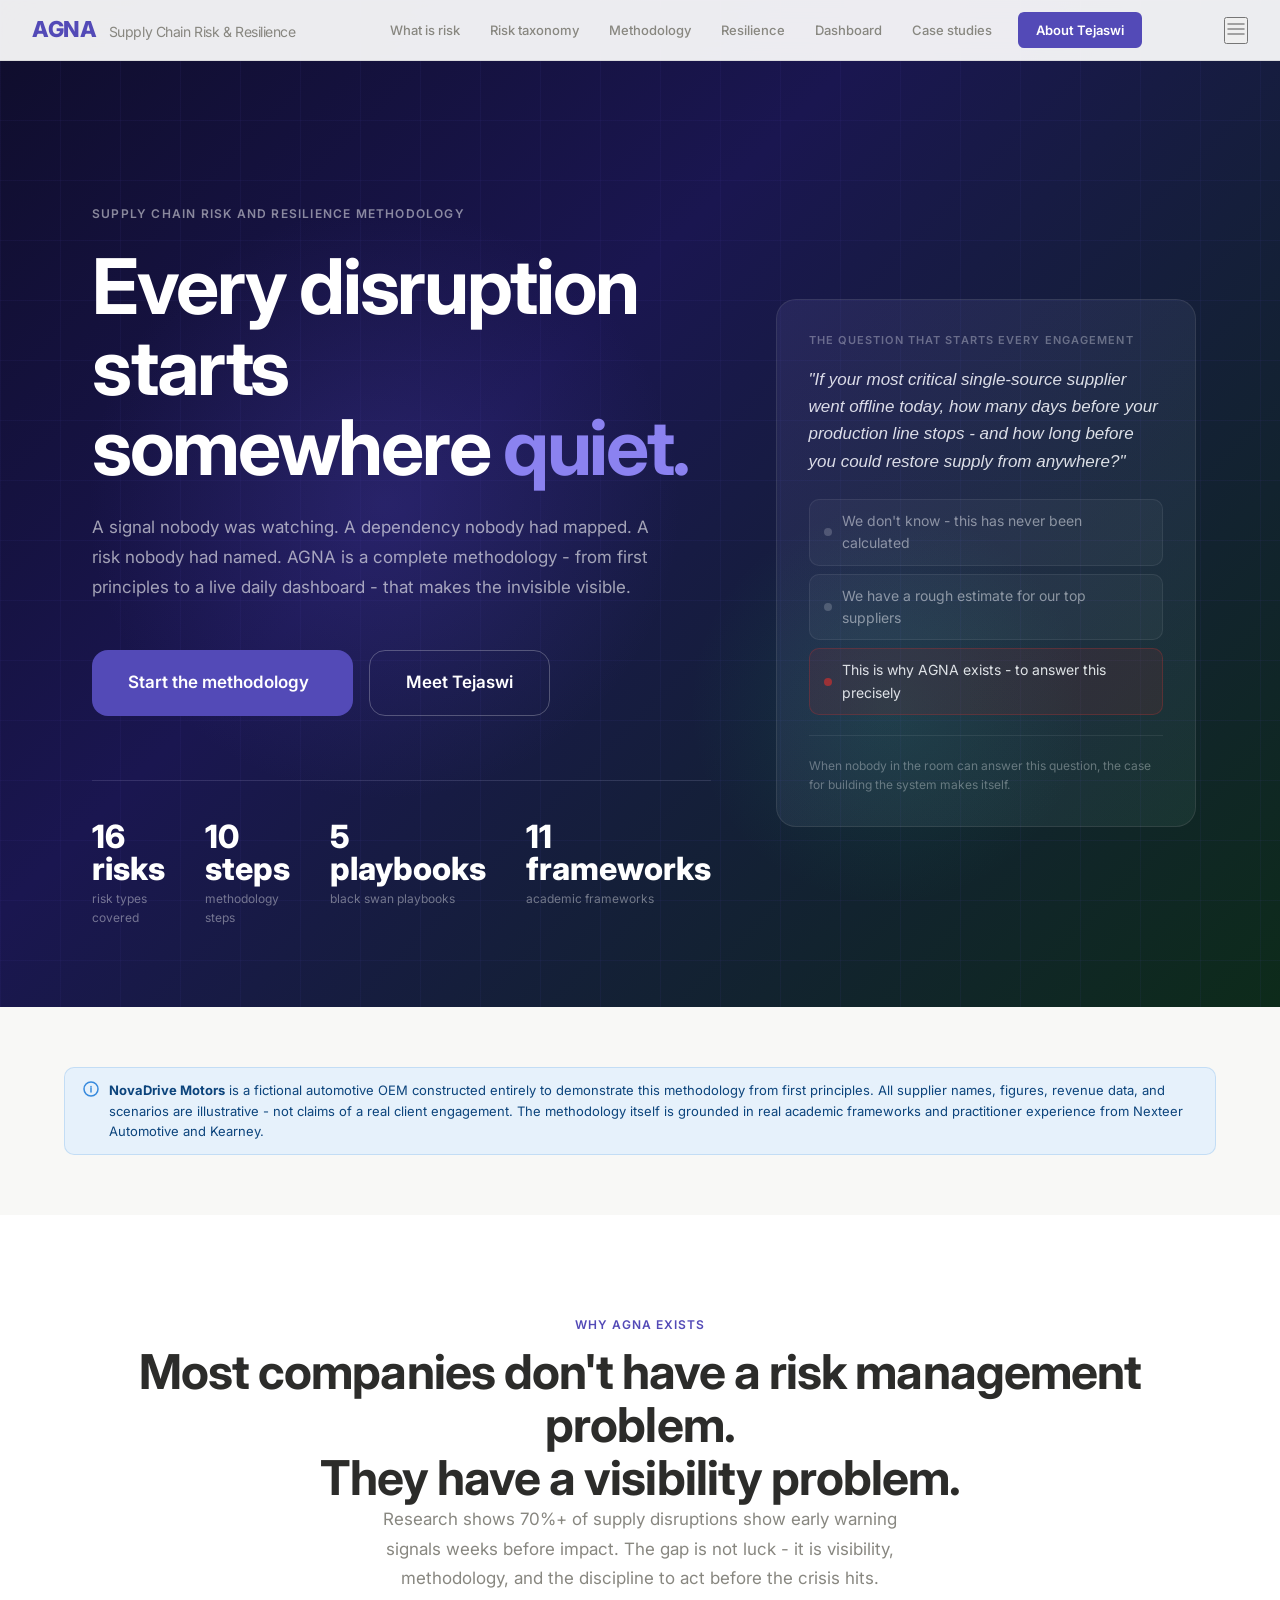
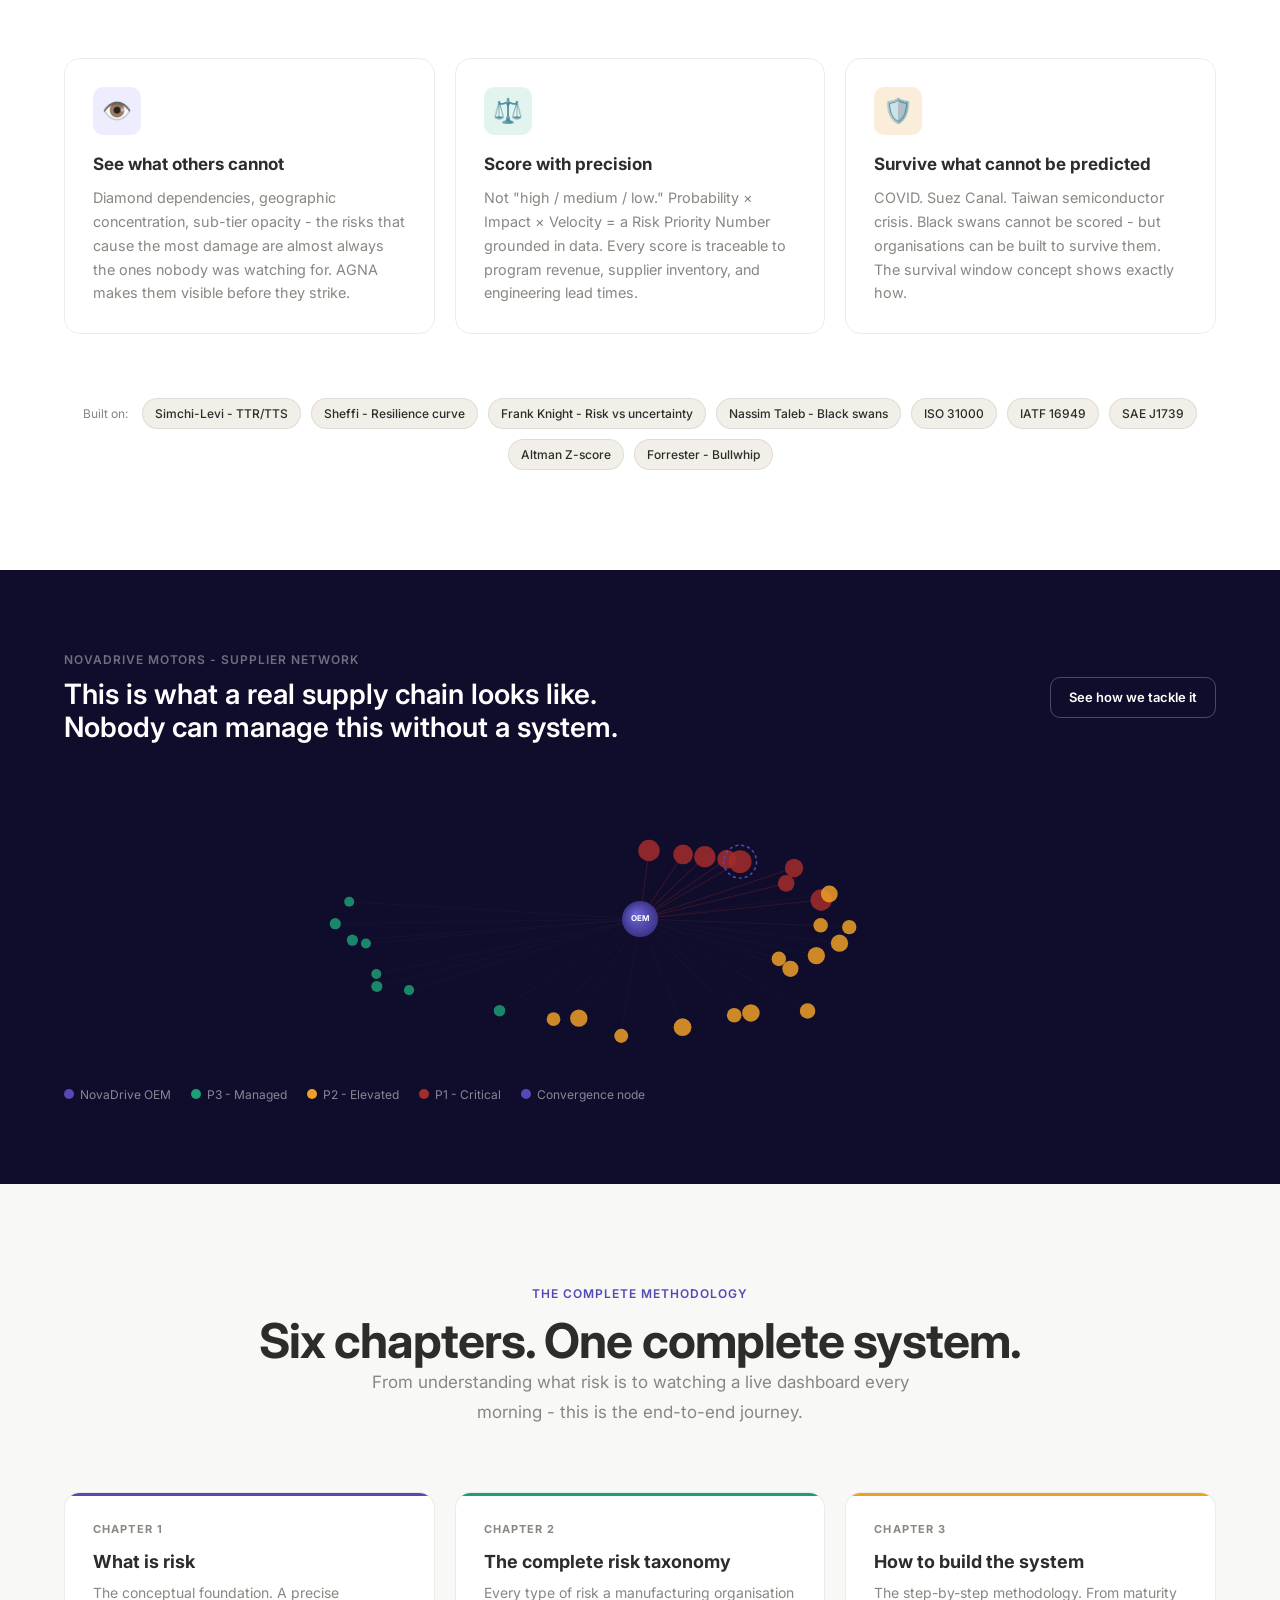
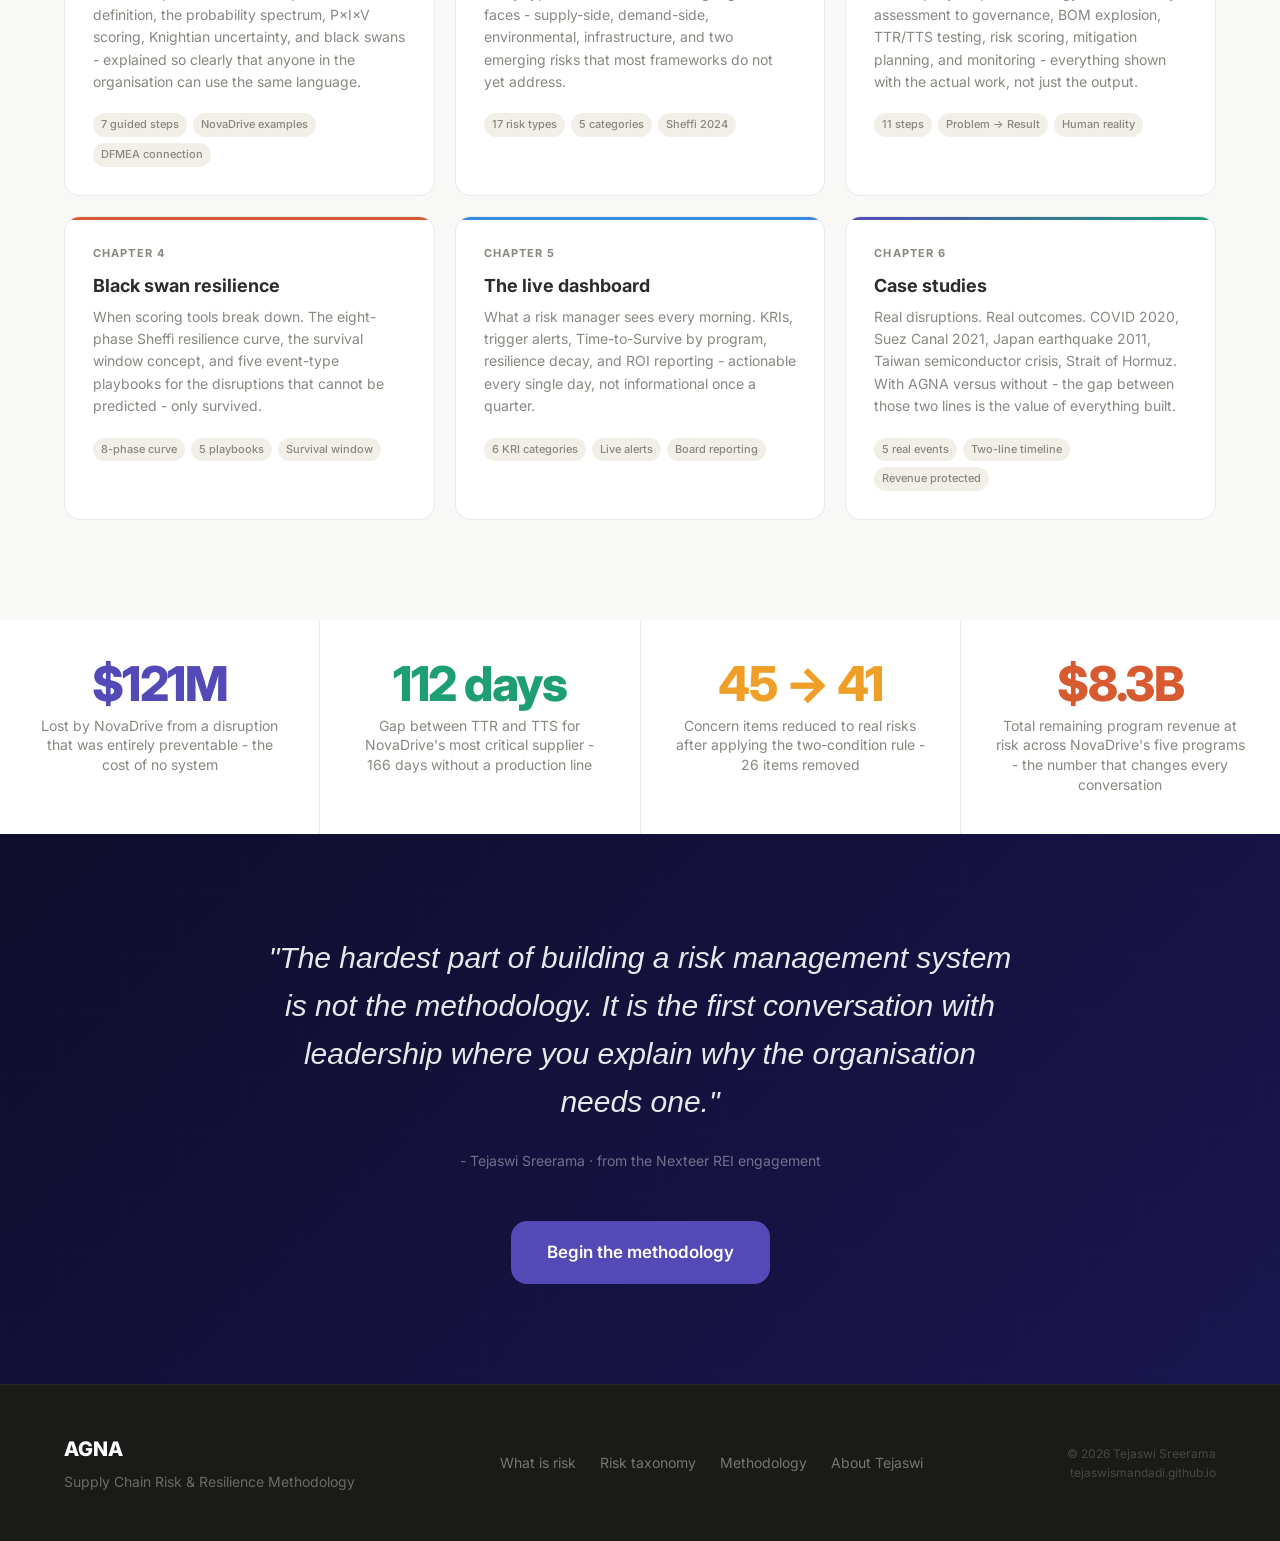
==== commit dc636aa2: "Rename index (1).html to index.html" ====
--- a/index.html
+++ b/index.html
@@ -3,12 +3,12 @@
 <head>
 <meta charset="UTF-8">
 <meta name="viewport" content="width=device-width, initial-scale=1.0">
-<title>AGNA — Supply Chain Risk & Resilience</title>
-<meta name="description" content="A complete supply chain risk and resilience methodology — from first principles to a live operations dashboard. Demonstrated through NovaDrive Motors.">
+<title>AGNA - Supply Chain Risk & Resilience</title>
+<meta name="description" content="A complete supply chain risk and resilience methodology - from first principles to a live operations dashboard. Demonstrated through NovaDrive Motors.">
 <link rel="preconnect" href="https://fonts.googleapis.com">
 <link rel="preconnect" href="https://fonts.gstatic.com" crossorigin>
 <link href="https://fonts.googleapis.com/css2?family=Inter:wght@300;400;500;600;700;800&display=swap" rel="stylesheet">
-<link rel="stylesheet" href="css/style.css">
+<link rel="stylesheet" href="style.css">
 <style>
 /* ─── Page-specific styles ─────────────────── */
 .hero-layout{display:grid;grid-template-columns:1fr 1fr;gap:0;align-items:center;min-height:100vh;padding-top:60px;}
@@ -90,7 +90,7 @@
       <a href="#resilience" class="nav-link">Resilience</a>
       <a href="#dashboard" class="nav-link">Dashboard</a>
       <a href="#case-studies" class="nav-link">Case studies</a>
-      <a href="chapters/about.html" class="nav-cta">About Tejaswi</a>
+      <a href="about.html" class="nav-cta">About Tejaswi</a>
     </div>
     <button class="nav-mobile-btn" aria-label="Menu">
       <svg width="20" height="20" viewBox="0 0 20 20" fill="none">
@@ -116,7 +116,7 @@
       </h1>
 
       <p class="body-lg hero-subtitle fade-up" data-delay="200">
-        A signal nobody was watching. A dependency nobody had mapped. A risk nobody had named. AGNA is a complete methodology — from first principles to a live daily dashboard — that makes the invisible visible.
+        A signal nobody was watching. A dependency nobody had mapped. A risk nobody had named. AGNA is a complete methodology - from first principles to a live daily dashboard - that makes the invisible visible.
       </p>
 
       <div class="hero-cta-row fade-up" data-delay="300">
@@ -124,7 +124,7 @@
           Start the methodology
           <svg viewBox="0 0 18 18" fill="none"><path d="M3 9h12M9 3l6 6-6 6" stroke="currentColor" stroke-width="1.5" stroke-linecap="round" stroke-linejoin="round"/></svg>
         </a>
-        <a href="chapters/about.html" class="btn btn-outline btn-lg">Meet Tejaswi</a>
+        <a href="about.html" class="btn btn-outline btn-lg">Meet Tejaswi</a>
       </div>
 
       <div class="hero-stats fade-up" data-delay="400">
@@ -150,11 +150,11 @@
     <div class="hero-right fade-in" data-delay="300">
       <div class="question-card" style="max-width:420px;width:100%;">
         <div class="question-label">The question that starts every engagement</div>
-        <div class="question-text">"If your most critical single-source supplier went offline today, how many days before your production line stops — and how long before you could restore supply from anywhere?"</div>
+        <div class="question-text">"If your most critical single-source supplier went offline today, how many days before your production line stops - and how long before you could restore supply from anywhere?"</div>
         <div class="question-reveal">
-          <div class="q-answer"><div class="q-dot"></div>We don't know — this has never been calculated</div>
+          <div class="q-answer"><div class="q-dot"></div>We don't know - this has never been calculated</div>
           <div class="q-answer"><div class="q-dot"></div>We have a rough estimate for our top suppliers</div>
-          <div class="q-answer highlighted"><div class="q-dot"></div>This is why AGNA exists — to answer this precisely</div>
+          <div class="q-answer highlighted"><div class="q-dot"></div>This is why AGNA exists - to answer this precisely</div>
         </div>
         <div style="margin-top:20px;padding-top:20px;border-top:1px solid rgba(255,255,255,0.08);">
           <div style="font-size:0.75rem;color:rgba(255,255,255,0.35);">When nobody in the room can answer this question, the case for building the system makes itself.</div>
@@ -172,7 +172,7 @@
         <circle cx="8" cy="8" r="7" stroke="#378ADD" stroke-width="1.5"/>
         <path d="M8 7v4M8 5.5v.5" stroke="#378ADD" stroke-width="1.5" stroke-linecap="round"/>
       </svg>
-      <div><strong>NovaDrive Motors</strong> is a fictional automotive OEM constructed entirely to demonstrate this methodology from first principles. All supplier names, figures, revenue data, and scenarios are illustrative — not claims of a real client engagement. The methodology itself is grounded in real academic frameworks and practitioner experience from Nexteer Automotive and Kearney.</div>
+      <div><strong>NovaDrive Motors</strong> is a fictional automotive OEM constructed entirely to demonstrate this methodology from first principles. All supplier names, figures, revenue data, and scenarios are illustrative - not claims of a real client engagement. The methodology itself is grounded in real academic frameworks and practitioner experience from Nexteer Automotive and Kearney.</div>
     </div>
   </div>
 </section>
@@ -183,14 +183,14 @@
     <div class="section-header">
       <div class="label section-eyebrow fade-up">Why AGNA exists</div>
       <h2 class="headline fade-up" data-delay="100">Most companies don't have a risk management problem.<br>They have a visibility problem.</h2>
-      <p class="body-lg section-subtitle fade-up" data-delay="200">Research shows 70%+ of supply disruptions show early warning signals weeks before impact. The gap is not luck — it is visibility, methodology, and the discipline to act before the crisis hits.</p>
+      <p class="body-lg section-subtitle fade-up" data-delay="200">Research shows 70%+ of supply disruptions show early warning signals weeks before impact. The gap is not luck - it is visibility, methodology, and the discipline to act before the crisis hits.</p>
     </div>
 
     <div class="grid-3" style="margin-bottom:64px;">
       <div class="why-card fade-up" data-delay="100">
         <div class="why-icon" style="background:var(--purple-lt);">👁️</div>
         <div class="why-title">See what others cannot</div>
-        <div class="why-desc">Diamond dependencies, geographic concentration, sub-tier opacity — the risks that cause the most damage are almost always the ones nobody was watching for. AGNA makes them visible before they strike.</div>
+        <div class="why-desc">Diamond dependencies, geographic concentration, sub-tier opacity - the risks that cause the most damage are almost always the ones nobody was watching for. AGNA makes them visible before they strike.</div>
       </div>
       <div class="why-card fade-up" data-delay="200">
         <div class="why-icon" style="background:var(--teal-lt);">⚖️</div>
@@ -200,21 +200,21 @@
       <div class="why-card fade-up" data-delay="300">
         <div class="why-icon" style="background:var(--amber-lt);">🛡️</div>
         <div class="why-title">Survive what cannot be predicted</div>
-        <div class="why-desc">COVID. Suez Canal. Taiwan semiconductor crisis. Black swans cannot be scored — but organisations can be built to survive them. The survival window concept shows exactly how.</div>
+        <div class="why-desc">COVID. Suez Canal. Taiwan semiconductor crisis. Black swans cannot be scored - but organisations can be built to survive them. The survival window concept shows exactly how.</div>
       </div>
     </div>
 
     <div class="framework-badges flex-center fade-up" style="gap:10px;flex-wrap:wrap;">
       <div style="font-size:0.75rem;color:var(--gray);margin-right:4px;">Built on:</div>
-      <span class="fw-badge">Simchi-Levi — TTR/TTS</span>
-      <span class="fw-badge">Sheffi — Resilience curve</span>
-      <span class="fw-badge">Frank Knight — Risk vs uncertainty</span>
-      <span class="fw-badge">Nassim Taleb — Black swans</span>
+      <span class="fw-badge">Simchi-Levi - TTR/TTS</span>
+      <span class="fw-badge">Sheffi - Resilience curve</span>
+      <span class="fw-badge">Frank Knight - Risk vs uncertainty</span>
+      <span class="fw-badge">Nassim Taleb - Black swans</span>
       <span class="fw-badge">ISO 31000</span>
       <span class="fw-badge">IATF 16949</span>
       <span class="fw-badge">SAE J1739</span>
       <span class="fw-badge">Altman Z-score</span>
-      <span class="fw-badge">Forrester — Bullwhip</span>
+      <span class="fw-badge">Forrester - Bullwhip</span>
     </div>
   </div>
 </section>
@@ -224,7 +224,7 @@
   <div class="container">
     <div class="flex-between mb-24" style="flex-wrap:wrap;gap:16px;">
       <div>
-        <div class="label" style="color:rgba(255,255,255,0.4);margin-bottom:8px;">NovaDrive Motors — supplier network</div>
+        <div class="label" style="color:rgba(255,255,255,0.4);margin-bottom:8px;">NovaDrive Motors - supplier network</div>
         <h2 class="title" style="color:var(--white);">This is what a real supply chain looks like.<br>Nobody can manage this without a system.</h2>
       </div>
       <a href="#methodology" class="btn btn-outline btn-sm">See how we tackle it</a>
@@ -234,9 +234,9 @@
     </div>
     <div class="network-legend">
       <div class="network-leg"><div class="network-leg-dot" style="background:#534AB7;"></div>NovaDrive OEM</div>
-      <div class="network-leg"><div class="network-leg-dot" style="background:#1D9E75;"></div>P3 — Managed</div>
-      <div class="network-leg"><div class="network-leg-dot" style="background:#EF9F27;"></div>P2 — Elevated</div>
-      <div class="network-leg"><div class="network-leg-dot" style="background:#A32D2D;"></div>P1 — Critical</div>
+      <div class="network-leg"><div class="network-leg-dot" style="background:#1D9E75;"></div>P3 - Managed</div>
+      <div class="network-leg"><div class="network-leg-dot" style="background:#EF9F27;"></div>P2 - Elevated</div>
+      <div class="network-leg"><div class="network-leg-dot" style="background:#A32D2D;"></div>P1 - Critical</div>
       <div class="network-leg"><div class="network-leg-dot" style="background:#534AB7;border:2px solid #534AB7;"></div>Convergence node</div>
     </div>
   </div>
@@ -248,14 +248,14 @@
     <div class="section-header">
       <div class="label section-eyebrow fade-up">The complete methodology</div>
       <h2 class="headline fade-up" data-delay="100">Six chapters. One complete system.</h2>
-      <p class="body-lg section-subtitle fade-up" data-delay="200">From understanding what risk is to watching a live dashboard every morning — this is the end-to-end journey.</p>
+      <p class="body-lg section-subtitle fade-up" data-delay="200">From understanding what risk is to watching a live dashboard every morning - this is the end-to-end journey.</p>
     </div>
 
     <div class="grid-3" style="gap:20px;">
       <a href="#what-is-risk" class="chapter-card fade-up" data-delay="100" style="text-decoration:none;color:inherit;">
         <div class="chapter-num">Chapter 1</div>
         <div class="chapter-title">What is risk</div>
-        <div class="chapter-desc">The conceptual foundation. A precise definition, the probability spectrum, P×I×V scoring, Knightian uncertainty, and black swans — explained so clearly that anyone in the organisation can use the same language.</div>
+        <div class="chapter-desc">The conceptual foundation. A precise definition, the probability spectrum, P×I×V scoring, Knightian uncertainty, and black swans - explained so clearly that anyone in the organisation can use the same language.</div>
         <div class="chapter-steps">
           <span class="chapter-step-pill">7 guided steps</span>
           <span class="chapter-step-pill">NovaDrive examples</span>
@@ -266,7 +266,7 @@
       <a href="#risk-taxonomy" class="chapter-card fade-up" data-delay="200" style="text-decoration:none;color:inherit;">
         <div class="chapter-num">Chapter 2</div>
         <div class="chapter-title">The complete risk taxonomy</div>
-        <div class="chapter-desc">Every type of risk a manufacturing organisation faces — supply-side, demand-side, environmental, infrastructure, and two emerging risks that most frameworks do not yet address.</div>
+        <div class="chapter-desc">Every type of risk a manufacturing organisation faces - supply-side, demand-side, environmental, infrastructure, and two emerging risks that most frameworks do not yet address.</div>
         <div class="chapter-steps">
           <span class="chapter-step-pill">17 risk types</span>
           <span class="chapter-step-pill">5 categories</span>
@@ -277,7 +277,7 @@
       <a href="#methodology" class="chapter-card fade-up" data-delay="300" style="text-decoration:none;color:inherit;">
         <div class="chapter-num">Chapter 3</div>
         <div class="chapter-title">How to build the system</div>
-        <div class="chapter-desc">The step-by-step methodology. From maturity assessment to governance, BOM explosion, TTR/TTS testing, risk scoring, mitigation planning, and monitoring — everything shown with the actual work, not just the output.</div>
+        <div class="chapter-desc">The step-by-step methodology. From maturity assessment to governance, BOM explosion, TTR/TTS testing, risk scoring, mitigation planning, and monitoring - everything shown with the actual work, not just the output.</div>
         <div class="chapter-steps">
           <span class="chapter-step-pill">11 steps</span>
           <span class="chapter-step-pill">Problem → Result</span>
@@ -288,7 +288,7 @@
       <a href="#resilience" class="chapter-card fade-up" data-delay="100" style="text-decoration:none;color:inherit;">
         <div class="chapter-num">Chapter 4</div>
         <div class="chapter-title">Black swan resilience</div>
-        <div class="chapter-desc">When scoring tools break down. The eight-phase Sheffi resilience curve, the survival window concept, and five event-type playbooks for the disruptions that cannot be predicted — only survived.</div>
+        <div class="chapter-desc">When scoring tools break down. The eight-phase Sheffi resilience curve, the survival window concept, and five event-type playbooks for the disruptions that cannot be predicted - only survived.</div>
         <div class="chapter-steps">
           <span class="chapter-step-pill">8-phase curve</span>
           <span class="chapter-step-pill">5 playbooks</span>
@@ -299,7 +299,7 @@
       <a href="#dashboard" class="chapter-card fade-up" data-delay="200" style="text-decoration:none;color:inherit;">
         <div class="chapter-num">Chapter 5</div>
         <div class="chapter-title">The live dashboard</div>
-        <div class="chapter-desc">What a risk manager sees every morning. KRIs, trigger alerts, Time-to-Survive by program, resilience decay, and ROI reporting — actionable every single day, not informational once a quarter.</div>
+        <div class="chapter-desc">What a risk manager sees every morning. KRIs, trigger alerts, Time-to-Survive by program, resilience decay, and ROI reporting - actionable every single day, not informational once a quarter.</div>
         <div class="chapter-steps">
           <span class="chapter-step-pill">6 KRI categories</span>
           <span class="chapter-step-pill">Live alerts</span>
@@ -310,7 +310,7 @@
       <a href="#case-studies" class="chapter-card fade-up" data-delay="300" style="text-decoration:none;color:inherit;">
         <div class="chapter-num">Chapter 6</div>
         <div class="chapter-title">Case studies</div>
-        <div class="chapter-desc">Real disruptions. Real outcomes. COVID 2020, Suez Canal 2021, Japan earthquake 2011, Taiwan semiconductor crisis, Strait of Hormuz. With AGNA versus without — the gap between those two lines is the value of everything built.</div>
+        <div class="chapter-desc">Real disruptions. Real outcomes. COVID 2020, Suez Canal 2021, Japan earthquake 2011, Taiwan semiconductor crisis, Strait of Hormuz. With AGNA versus without - the gap between those two lines is the value of everything built.</div>
         <div class="chapter-steps">
           <span class="chapter-step-pill">5 real events</span>
           <span class="chapter-step-pill">Two-line timeline</span>
@@ -326,19 +326,19 @@
   <div class="stats-grid">
     <div class="stat-block fade-in">
       <div class="stat-number text-purple" data-target="180" data-prefix="$" data-suffix="M">$0M</div>
-      <div class="stat-label">Lost by NovaDrive from a disruption that was entirely preventable — the cost of no system</div>
+      <div class="stat-label">Lost by NovaDrive from a disruption that was entirely preventable - the cost of no system</div>
     </div>
     <div class="stat-block fade-in" data-delay="100">
       <div class="stat-number text-teal" data-target="166" data-suffix=" days">0</div>
-      <div class="stat-label">Gap between TTR and TTS for NovaDrive's most critical supplier — 166 days without a production line</div>
+      <div class="stat-label">Gap between TTR and TTS for NovaDrive's most critical supplier - 166 days without a production line</div>
     </div>
     <div class="stat-block fade-in" data-delay="200">
       <div class="stat-number text-amber" data-target="67" data-suffix=" → 41">0</div>
-      <div class="stat-label">Concern items reduced to real risks after applying the two-condition rule — 26 items removed</div>
+      <div class="stat-label">Concern items reduced to real risks after applying the two-condition rule - 26 items removed</div>
     </div>
     <div class="stat-block fade-in" data-delay="300">
       <div class="stat-number text-coral" data-target="12.35" data-prefix="$" data-suffix="B">$0</div>
-      <div class="stat-label">Total remaining program revenue at risk across NovaDrive's five programs — the number that changes every conversation</div>
+      <div class="stat-label">Total remaining program revenue at risk across NovaDrive's five programs - the number that changes every conversation</div>
     </div>
   </div>
 </section>
@@ -348,7 +348,7 @@
   <div class="hero-bg-grid" aria-hidden="true" style="opacity:0.3;"></div>
   <div class="container" style="position:relative;z-index:2;">
     <div class="quote-text fade-up">"The hardest part of building a risk management system is not the methodology. It is the first conversation with leadership where you explain why the organisation needs one."</div>
-    <div class="quote-author fade-up" data-delay="200">— Tejaswi Mandadi · from the Nexteer REI engagement</div>
+    <div class="quote-author fade-up" data-delay="200">- Tejaswi Sreerama · from the Nexteer REI engagement</div>
     <div class="mt-48 fade-up" data-delay="300">
       <a href="#what-is-risk" class="btn btn-primary btn-lg">Begin the methodology</a>
     </div>
@@ -367,17 +367,17 @@
         <a href="#what-is-risk" style="font-size:0.875rem;color:rgba(255,255,255,0.4);">What is risk</a>
         <a href="#risk-taxonomy" style="font-size:0.875rem;color:rgba(255,255,255,0.4);">Risk taxonomy</a>
         <a href="#methodology" style="font-size:0.875rem;color:rgba(255,255,255,0.4);">Methodology</a>
-        <a href="chapters/about.html" style="font-size:0.875rem;color:rgba(255,255,255,0.4);">About Tejaswi</a>
+        <a href="about.html" style="font-size:0.875rem;color:rgba(255,255,255,0.4);">About Tejaswi</a>
       </div>
       <div style="font-size:0.75rem;color:rgba(255,255,255,0.2);text-align:right;">
-        © 2026 Tejaswi Mandadi<br>
+        © 2026 Tejaswi Sreerama<br>
         tejaswismandadi.github.io
       </div>
     </div>
   </div>
 </footer>
 
-<script src="js/main.js"></script>
+<script src="main.js"></script>
 <script>
 // ─── Hero network ─────────────────────────────
 (function() {
--- a/style.css
+++ b/style.css
@@ -0,0 +1,254 @@
+/* ═══════════════════════════════════════════════
+   AGNA - Supply Chain Risk & Resilience
+   Global Stylesheet
+═══════════════════════════════════════════════ */
+
+:root {
+  --purple:      #534AB7;
+  --purple-dk:   #3C3489;
+  --purple-lt:   #EEEDFE;
+  --teal:        #1D9E75;
+  --teal-dk:     #085041;
+  --teal-lt:     #E1F5EE;
+  --amber:       #EF9F27;
+  --amber-dk:    #633806;
+  --amber-lt:    #FAEEDA;
+  --coral:       #D85A30;
+  --coral-dk:    #712B13;
+  --coral-lt:    #FAECE7;
+  --blue:        #378ADD;
+  --blue-dk:     #0C447C;
+  --blue-lt:     #E6F1FB;
+  --red:         #A32D2D;
+  --red-lt:      #FCEBEB;
+  --gray:        #888780;
+  --gray-dk:     #2C2C2A;
+  --gray-lt:     #F1EFE8;
+  --white:       #FFFFFF;
+  --black:       #1A1A18;
+  --border:      rgba(0,0,0,0.08);
+  --shadow-sm:   0 1px 3px rgba(0,0,0,0.08);
+  --shadow-md:   0 4px 16px rgba(0,0,0,0.10);
+  --shadow-lg:   0 12px 40px rgba(0,0,0,0.14);
+  --radius-sm:   6px;
+  --radius-md:   10px;
+  --radius-lg:   16px;
+  --radius-xl:   24px;
+  --font:        'Inter', -apple-system, BlinkMacSystemFont, sans-serif;
+  --transition:  all 0.25s cubic-bezier(0.4, 0, 0.2, 1);
+}
+
+*,*::before,*::after{box-sizing:border-box;margin:0;padding:0;}
+html{scroll-behavior:smooth;font-size:16px;}
+body{font-family:var(--font);color:var(--gray-dk);background:var(--white);line-height:1.6;-webkit-font-smoothing:antialiased;}
+img{max-width:100%;display:block;}
+a{color:var(--purple);text-decoration:none;}
+a:hover{color:var(--purple-dk);}
+
+/* Typography */
+.display{font-size:clamp(2.5rem,6vw,5rem);font-weight:700;line-height:1.05;letter-spacing:-0.03em;}
+.headline{font-size:clamp(1.8rem,4vw,3rem);font-weight:700;line-height:1.1;letter-spacing:-0.02em;}
+.title{font-size:clamp(1.2rem,2.5vw,1.75rem);font-weight:600;line-height:1.2;}
+.subtitle{font-size:clamp(1rem,1.8vw,1.25rem);font-weight:500;line-height:1.4;}
+.body-lg{font-size:1.0625rem;line-height:1.75;}
+.body-md{font-size:0.9375rem;line-height:1.7;}
+.body-sm{font-size:0.8125rem;line-height:1.6;}
+.label{font-size:0.75rem;font-weight:600;letter-spacing:0.08em;text-transform:uppercase;}
+
+/* Layout */
+.container{max-width:1200px;margin:0 auto;padding:0 24px;}
+.container-sm{max-width:800px;margin:0 auto;padding:0 24px;}
+.container-lg{max-width:1400px;margin:0 auto;padding:0 32px;}
+.grid-2{display:grid;grid-template-columns:1fr 1fr;gap:24px;}
+.grid-3{display:grid;grid-template-columns:repeat(3,1fr);gap:20px;}
+.grid-4{display:grid;grid-template-columns:repeat(4,1fr);gap:16px;}
+.flex{display:flex;}
+.flex-center{display:flex;align-items:center;justify-content:center;}
+.flex-between{display:flex;align-items:center;justify-content:space-between;}
+.gap-8{gap:8px;}.gap-12{gap:12px;}.gap-16{gap:16px;}.gap-24{gap:24px;}
+
+/* Navigation */
+.nav{position:fixed;top:0;left:0;right:0;z-index:1000;background:rgba(255,255,255,0.92);backdrop-filter:blur(20px);-webkit-backdrop-filter:blur(20px);border-bottom:1px solid var(--border);transition:var(--transition);}
+.nav.scrolled{box-shadow:var(--shadow-sm);}
+.nav-inner{display:flex;align-items:center;justify-content:space-between;padding:0 32px;height:60px;max-width:1400px;margin:0 auto;}
+.nav-logo{font-size:1.375rem;font-weight:800;color:var(--purple);letter-spacing:-0.02em;}
+.nav-logo span{color:var(--gray);font-weight:400;font-size:0.875rem;margin-left:8px;}
+.nav-links{display:flex;align-items:center;gap:6px;}
+.nav-link{font-size:0.8125rem;font-weight:500;color:var(--gray);padding:6px 12px;border-radius:var(--radius-sm);transition:var(--transition);white-space:nowrap;}
+.nav-link:hover{color:var(--purple);background:var(--purple-lt);}
+.nav-link.active{color:var(--purple);background:var(--purple-lt);}
+.nav-cta{font-size:0.8125rem;font-weight:600;color:var(--white);background:var(--purple);padding:8px 18px;border-radius:var(--radius-sm);transition:var(--transition);margin-left:8px;}
+.nav-cta:hover{background:var(--purple-dk);color:var(--white);transform:translateY(-1px);box-shadow:var(--shadow-sm);}
+
+/* Hero */
+.hero{min-height:100vh;display:flex;align-items:center;background:linear-gradient(135deg,#0F0D2B 0%,#1A1650 40%,#0D2B1A 100%);position:relative;overflow:hidden;padding-top:60px;}
+.hero-bg-grid{position:absolute;inset:0;background-image:linear-gradient(rgba(83,74,183,0.08) 1px,transparent 1px),linear-gradient(90deg,rgba(83,74,183,0.08) 1px,transparent 1px);background-size:60px 60px;animation:gridPulse 8s ease-in-out infinite;}
+@keyframes gridPulse{0%,100%{opacity:0.4}50%{opacity:0.8}}
+.hero-glow{position:absolute;width:600px;height:600px;background:radial-gradient(circle,rgba(83,74,183,0.25) 0%,transparent 70%);top:50%;left:30%;transform:translate(-50%,-50%);animation:glowPulse 6s ease-in-out infinite;}
+.hero-glow-2{position:absolute;width:400px;height:400px;background:radial-gradient(circle,rgba(29,158,117,0.15) 0%,transparent 70%);bottom:10%;right:15%;animation:glowPulse 8s ease-in-out infinite reverse;}
+@keyframes glowPulse{0%,100%{opacity:0.6}50%{opacity:1}}
+.hero-content{position:relative;z-index:2;}
+.hero-eyebrow{display:inline-flex;align-items:center;gap:8px;font-size:0.75rem;font-weight:600;letter-spacing:0.1em;text-transform:uppercase;color:rgba(255,255,255,0.5);margin-bottom:24px;}
+.hero-title{color:var(--white);margin-bottom:24px;}
+.hero-title .accent{color:#8B82F0;}
+.hero-subtitle{color:rgba(255,255,255,0.6);max-width:580px;margin-bottom:48px;}
+.hero-cta-row{display:flex;gap:16px;flex-wrap:wrap;}
+.hero-stats{display:flex;gap:40px;margin-top:64px;padding-top:40px;border-top:1px solid rgba(255,255,255,0.1);}
+.hero-stat-val{font-size:2rem;font-weight:800;color:var(--white);line-height:1;}
+.hero-stat-lbl{font-size:0.75rem;color:rgba(255,255,255,0.4);margin-top:4px;}
+
+/* Buttons */
+.btn{display:inline-flex;align-items:center;gap:8px;font-size:0.9375rem;font-weight:600;padding:14px 28px;border-radius:var(--radius-md);border:none;cursor:pointer;transition:var(--transition);text-decoration:none;white-space:nowrap;}
+.btn-primary{background:var(--purple);color:var(--white);}
+.btn-primary:hover{background:var(--purple-dk);color:var(--white);transform:translateY(-2px);box-shadow:0 8px 24px rgba(83,74,183,0.35);}
+.btn-outline{background:transparent;color:var(--white);border:1.5px solid rgba(255,255,255,0.25);}
+.btn-outline:hover{background:rgba(255,255,255,0.08);color:var(--white);transform:translateY(-2px);}
+.btn-ghost{background:transparent;color:var(--purple);border:1.5px solid var(--purple);}
+.btn-ghost:hover{background:var(--purple-lt);transform:translateY(-2px);}
+.btn-sm{font-size:0.8125rem;padding:9px 18px;}
+.btn-lg{font-size:1.0625rem;padding:18px 36px;border-radius:var(--radius-lg);}
+
+/* Cards */
+.card{background:var(--white);border:1px solid var(--border);border-radius:var(--radius-lg);padding:28px;transition:var(--transition);position:relative;overflow:hidden;}
+.card:hover{transform:translateY(-4px);box-shadow:var(--shadow-md);border-color:rgba(83,74,183,0.2);}
+.card-sm{padding:20px;border-radius:var(--radius-md);}
+.card-dark{background:rgba(255,255,255,0.04);border-color:rgba(255,255,255,0.08);}
+.card-dark:hover{border-color:rgba(83,74,183,0.4);}
+
+/* Badges */
+.badge{display:inline-flex;align-items:center;gap:4px;font-size:0.6875rem;font-weight:600;letter-spacing:0.04em;padding:3px 9px;border-radius:20px;}
+.badge-purple{background:var(--purple-lt);color:var(--purple-dk);}
+.badge-teal{background:var(--teal-lt);color:var(--teal-dk);}
+.badge-amber{background:var(--amber-lt);color:var(--amber-dk);}
+.badge-coral{background:var(--coral-lt);color:var(--coral-dk);}
+.badge-blue{background:var(--blue-lt);color:var(--blue-dk);}
+.badge-red{background:var(--red-lt);color:var(--red);}
+.badge-gray{background:var(--gray-lt);color:var(--gray);}
+.badge-new{background:#FBEAF0;color:#72243E;border:1px solid #ED93B1;}
+.p1{background:var(--red-lt);color:var(--red);font-weight:700;}
+.p2{background:var(--amber-lt);color:var(--amber-dk);font-weight:700;}
+.p3{background:var(--teal-lt);color:var(--teal-dk);font-weight:700;}
+
+/* Sections */
+.section{padding:100px 0;}
+.section-sm{padding:60px 0;}
+.section-dark{background:var(--black);color:var(--white);}
+.section-gray{background:#F8F8F6;}
+.section-header{text-align:center;margin-bottom:64px;}
+.section-eyebrow{color:var(--purple);margin-bottom:12px;}
+.section-subtitle{color:var(--gray);max-width:560px;margin:0 auto;}
+
+/* Chapter nav */
+.chapter-nav{position:sticky;top:60px;z-index:100;background:rgba(255,255,255,0.95);backdrop-filter:blur(12px);border-bottom:1px solid var(--border);overflow-x:auto;}
+.chapter-nav-inner{display:flex;gap:0;padding:0 32px;}
+.chapter-nav-item{font-size:0.8125rem;font-weight:500;color:var(--gray);padding:14px 18px;border-bottom:2px solid transparent;cursor:pointer;white-space:nowrap;transition:var(--transition);text-decoration:none;display:block;}
+.chapter-nav-item:hover{color:var(--purple);}
+.chapter-nav-item.active{color:var(--purple);border-bottom-color:var(--purple);}
+
+/* Progress */
+.progress-bar{display:flex;gap:6px;margin-bottom:8px;}
+.progress-step{flex:1;height:3px;border-radius:2px;background:var(--gray-lt);transition:var(--transition);}
+.progress-step.done{background:var(--teal);}
+.progress-step.active{background:var(--purple);}
+
+/* Formula */
+.formula-row{display:flex;align-items:center;gap:10px;padding:16px 20px;background:var(--gray-lt);border-radius:var(--radius-md);flex-wrap:wrap;}
+.formula-box{padding:8px 16px;border-radius:var(--radius-sm);font-size:0.875rem;font-weight:600;}
+.formula-op{font-size:1.125rem;color:var(--gray);font-weight:300;}
+.formula-result{font-size:0.875rem;color:var(--gray);font-style:italic;}
+
+/* Table */
+.data-table{width:100%;border-collapse:collapse;font-size:0.875rem;}
+.data-table th{font-size:0.75rem;font-weight:600;color:var(--gray);text-transform:uppercase;letter-spacing:0.06em;padding:10px 14px;border-bottom:2px solid var(--border);text-align:left;}
+.data-table td{padding:11px 14px;border-bottom:1px solid var(--border);color:var(--gray-dk);vertical-align:middle;}
+.data-table tr:last-child td{border-bottom:none;}
+.data-table tr:hover td{background:var(--gray-lt);}
+
+/* Callout */
+.callout{padding:16px 20px;border-radius:var(--radius-md);border-left:4px solid;margin:16px 0;}
+.callout-purple{background:var(--purple-lt);border-color:var(--purple);}
+.callout-teal{background:var(--teal-lt);border-color:var(--teal);}
+.callout-amber{background:var(--amber-lt);border-color:var(--amber);}
+.callout-red{background:var(--red-lt);border-color:var(--red);}
+.callout-label{font-size:0.75rem;font-weight:700;letter-spacing:0.06em;text-transform:uppercase;margin-bottom:4px;}
+.callout-body{font-size:0.875rem;line-height:1.65;}
+
+/* Tabs */
+.tabs-row{display:flex;gap:4px;border-bottom:1px solid var(--border);margin-bottom:24px;overflow-x:auto;}
+.tab-btn{font-size:0.875rem;font-weight:500;color:var(--gray);padding:10px 16px;border-bottom:2px solid transparent;cursor:pointer;transition:var(--transition);white-space:nowrap;background:none;border-top:none;border-left:none;border-right:none;}
+.tab-btn:hover{color:var(--purple);}
+.tab-btn.active{color:var(--purple);border-bottom-color:var(--purple);}
+.tab-panel{display:none;}
+.tab-panel.active{display:block;}
+
+/* Animations */
+.fade-up{opacity:0;transform:translateY(24px);transition:opacity 0.6s ease,transform 0.6s ease;}
+.fade-up.visible{opacity:1;transform:translateY(0);}
+.fade-in{opacity:0;transition:opacity 0.6s ease;}
+.fade-in.visible{opacity:1;}
+.scale-in{opacity:0;transform:scale(0.94);transition:opacity 0.5s ease,transform 0.5s ease;}
+.scale-in.visible{opacity:1;transform:scale(1);}
+[data-delay="100"]{transition-delay:0.1s;}
+[data-delay="200"]{transition-delay:0.2s;}
+[data-delay="300"]{transition-delay:0.3s;}
+[data-delay="400"]{transition-delay:0.4s;}
+[data-delay="500"]{transition-delay:0.5s;}
+[data-delay="600"]{transition-delay:0.6s;}
+
+/* Utility */
+.text-purple{color:var(--purple);}.text-teal{color:var(--teal);}.text-amber{color:var(--amber);}
+.text-coral{color:var(--coral);}.text-red{color:var(--red);}.text-gray{color:var(--gray);}.text-white{color:var(--white);}
+.text-center{text-align:center;}.text-right{text-align:right;}
+.font-bold{font-weight:700;}.font-medium{font-weight:500;}.italic{font-style:italic;}
+.mb-4{margin-bottom:4px;}.mb-8{margin-bottom:8px;}.mb-12{margin-bottom:12px;}
+.mb-16{margin-bottom:16px;}.mb-24{margin-bottom:24px;}.mb-32{margin-bottom:32px;}.mb-48{margin-bottom:48px;}
+.mt-8{margin-top:8px;}.mt-16{margin-top:16px;}.mt-24{margin-top:24px;}.mt-48{margin-top:48px;}
+.hidden{display:none;}
+.sr-only{position:absolute;width:1px;height:1px;padding:0;margin:-1px;overflow:hidden;clip:rect(0,0,0,0);border:0;}
+
+/* Scrollbar */
+::-webkit-scrollbar{width:6px;height:6px;}
+::-webkit-scrollbar-track{background:transparent;}
+::-webkit-scrollbar-thumb{background:rgba(0,0,0,0.15);border-radius:3px;}
+::-webkit-scrollbar-thumb:hover{background:rgba(0,0,0,0.25);}
+
+/* Responsive */
+@media(max-width:1024px){.grid-4{grid-template-columns:repeat(2,1fr);}}
+@media(max-width:768px){
+  .grid-2,.grid-3,.grid-4{grid-template-columns:1fr;}
+  .nav-links{display:none;}
+  .section{padding:64px 0;}
+  .container{padding:0 16px;}
+  .chapter-nav-inner{padding:0 16px;}
+}
+@media(max-width:480px){
+  .hero-cta-row{flex-direction:column;}
+  .hero-stats{flex-direction:column;gap:20px;}
+  .formula-row{flex-direction:column;align-items:flex-start;}
+}
+
+/* Network canvas */
+.network-wrap{border-radius:var(--radius-lg);overflow:hidden;background:#0F0D2B;position:relative;}
+.network-wrap canvas{display:block;width:100%;}
+
+/* Timeline */
+.timeline{position:relative;}
+.timeline::before{content:'';position:absolute;left:20px;top:0;bottom:0;width:2px;background:linear-gradient(to bottom,var(--purple),var(--teal));}
+.timeline-item{display:flex;gap:24px;margin-bottom:40px;padding-left:8px;}
+.timeline-dot{width:24px;height:24px;border-radius:50%;background:var(--purple);border:3px solid var(--white);box-shadow:0 0 0 2px var(--purple);flex-shrink:0;margin-top:4px;}
+.timeline-dot.teal{background:var(--teal);box-shadow:0 0 0 2px var(--teal);}
+.timeline-dot.amber{background:var(--amber);box-shadow:0 0 0 2px var(--amber);}
+.timeline-dot.red{background:var(--red);box-shadow:0 0 0 2px var(--red);}
+
+/* Step cards */
+.step-num{width:32px;height:32px;border-radius:50%;background:var(--purple);color:var(--white);display:flex;align-items:center;justify-content:center;font-size:0.8125rem;font-weight:700;flex-shrink:0;}
+.step-connector{width:1px;background:var(--border);margin:0 auto;height:40px;}
+
+/* Bar chart */
+.bar-track{height:8px;background:var(--gray-lt);border-radius:4px;overflow:hidden;}
+.bar-fill{height:100%;border-radius:4px;transition:width 1s ease;}
+
+/* Metric card */
+.metric-card{background:var(--white);border:1px solid var(--border);border-radius:var(--radius-md);padding:20px;text-align:center;}
+.metric-val{font-size:2rem;font-weight:800;color:var(--gray-dk);line-height:1;margin-bottom:4px;}
+.metric-lbl{font-size:0.75rem;color:var(--gray);}
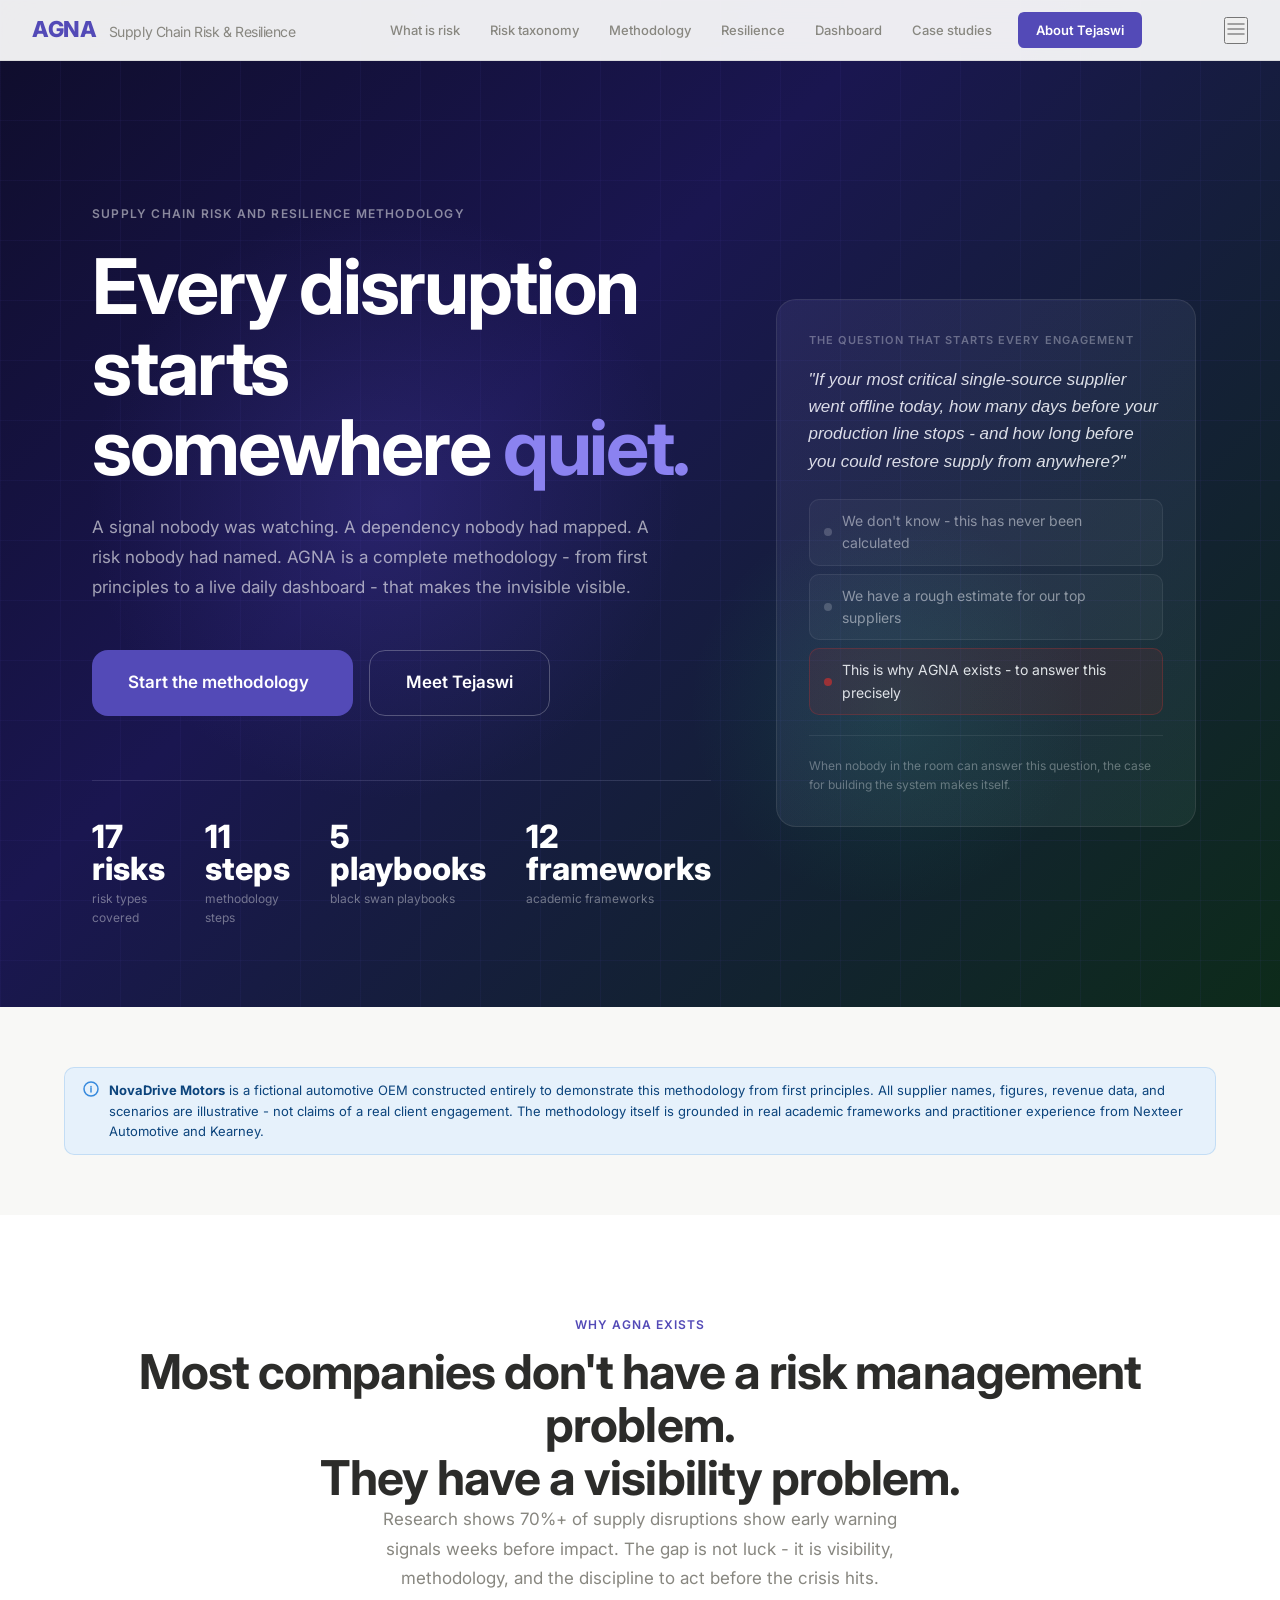
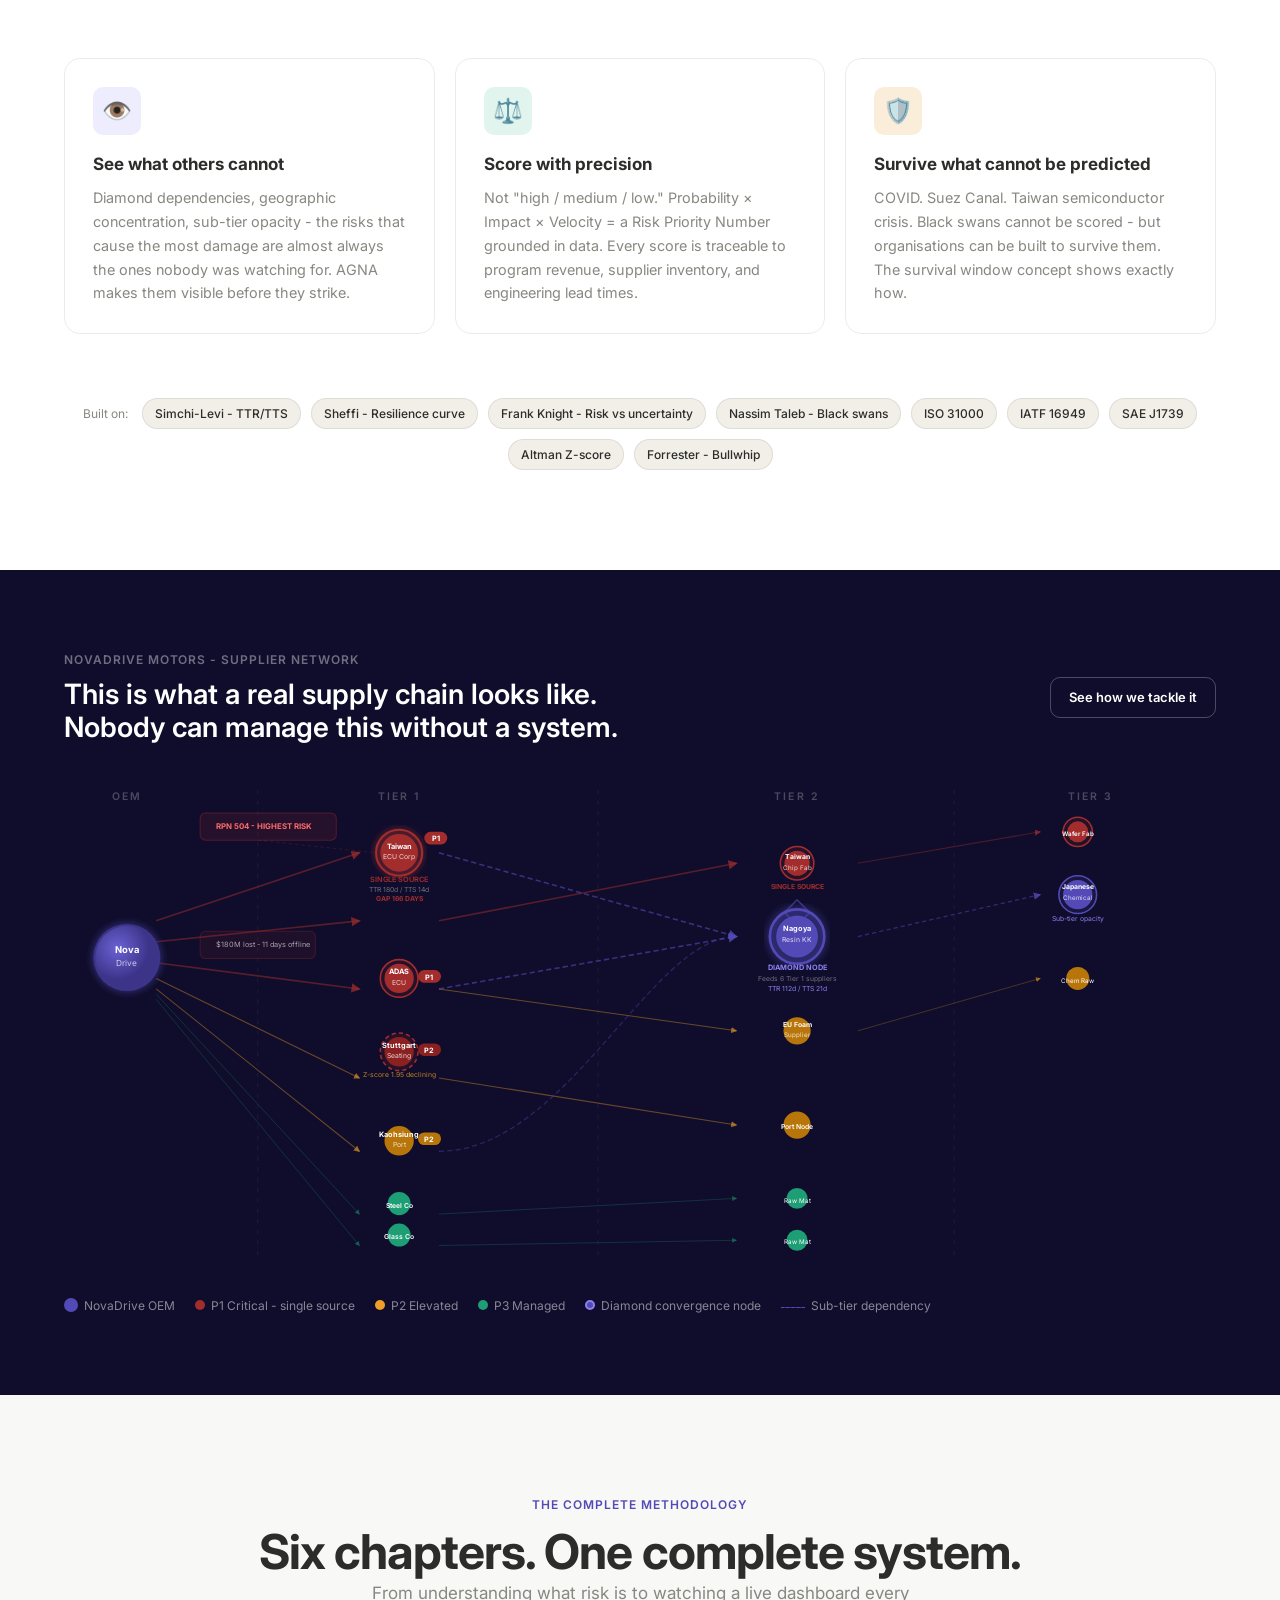
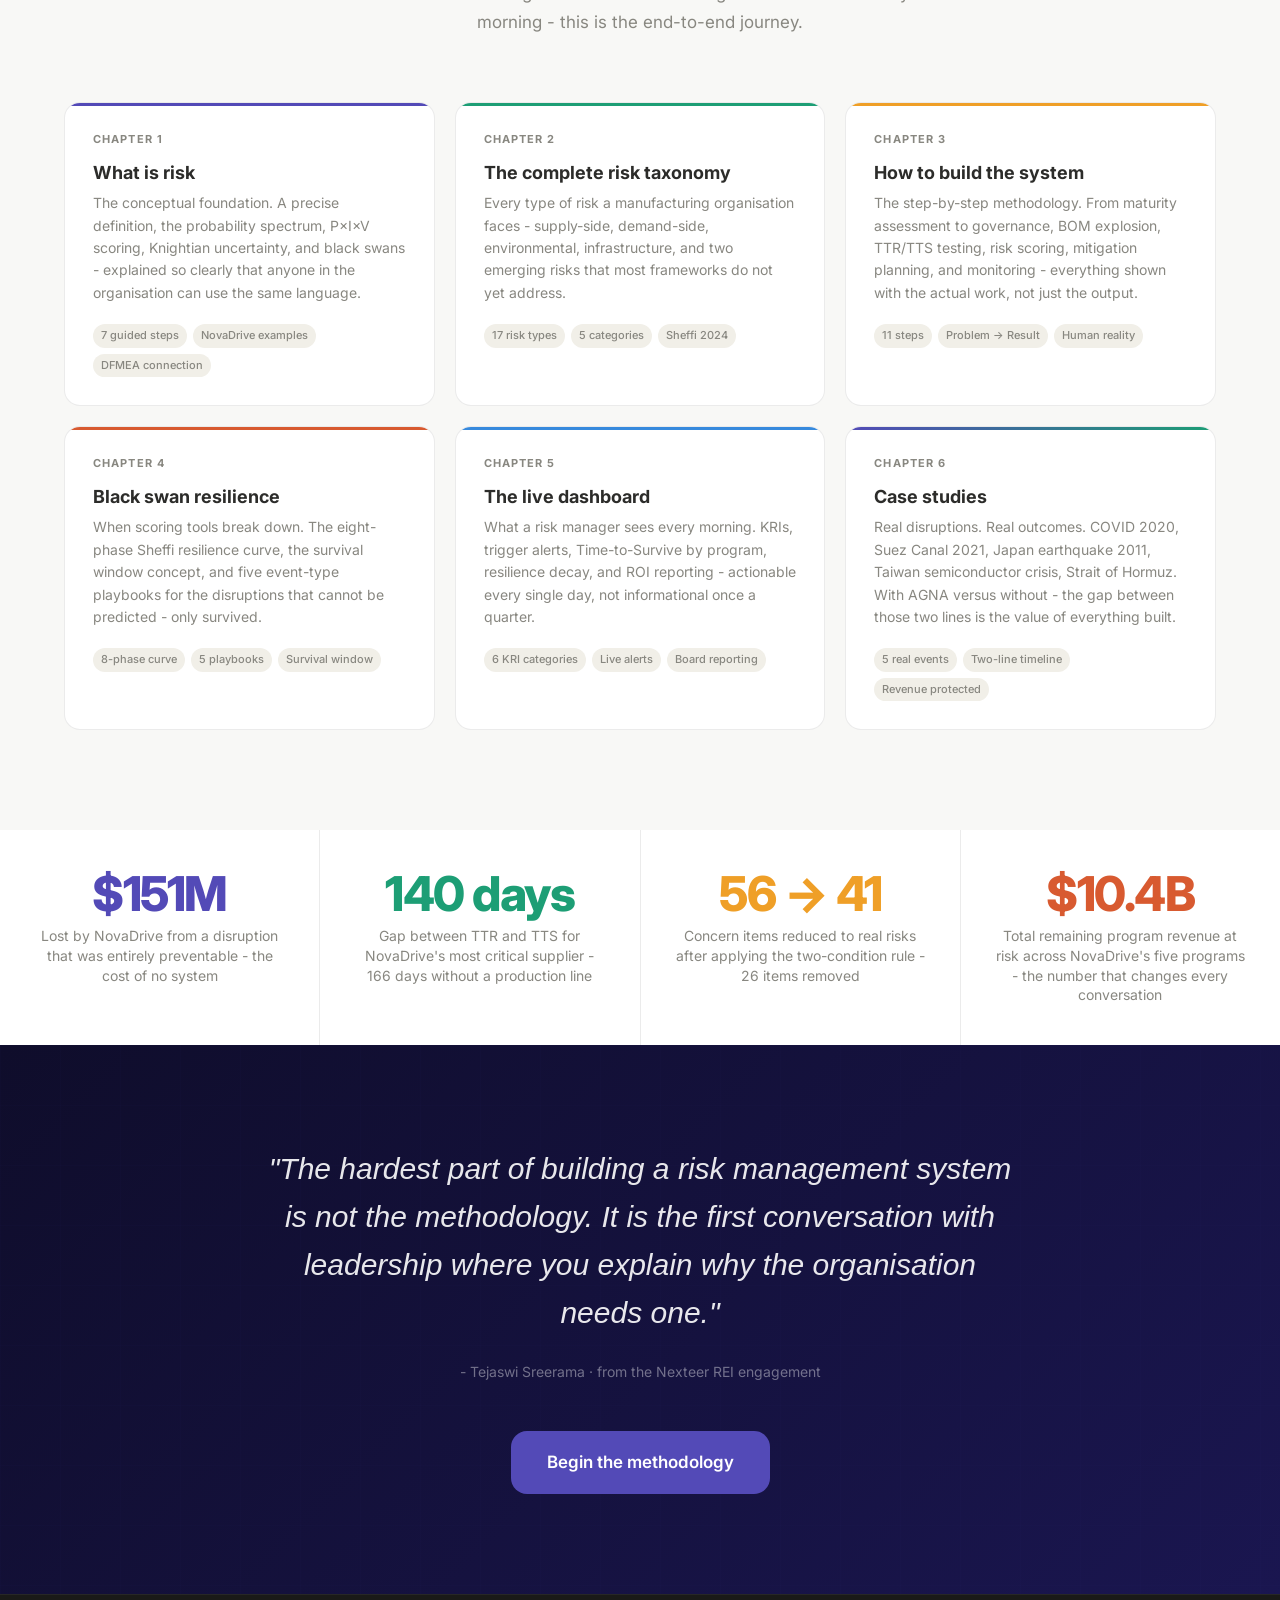
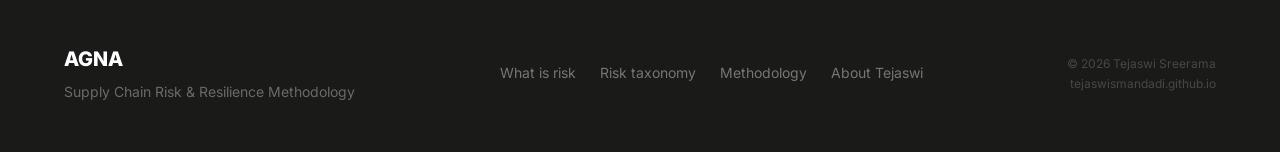
==== commit e0512e08: "Add files via upload" ====
--- a/index.html
+++ b/index.html
@@ -84,12 +84,12 @@
   <div class="nav-inner">
     <div class="nav-logo">AGNA <span>Supply Chain Risk & Resilience</span></div>
     <div class="nav-links">
-      <a href="#what-is-risk" class="nav-link">What is risk</a>
-      <a href="#risk-taxonomy" class="nav-link">Risk taxonomy</a>
-      <a href="#methodology" class="nav-link">Methodology</a>
-      <a href="#resilience" class="nav-link">Resilience</a>
-      <a href="#dashboard" class="nav-link">Dashboard</a>
-      <a href="#case-studies" class="nav-link">Case studies</a>
+      <a href="what-is-risk.html" class="nav-link">What is risk</a>
+      <a href="risk-taxonomy.html" class="nav-link">Risk taxonomy</a>
+      <a href="methodology.html" class="nav-link">Methodology</a>
+      <a href="resilience.html" class="nav-link">Resilience</a>
+      <a href="dashboard.html" class="nav-link">Dashboard</a>
+      <a href="case-studies.html" class="nav-link">Case studies</a>
       <a href="about.html" class="nav-cta">About Tejaswi</a>
     </div>
     <button class="nav-mobile-btn" aria-label="Menu">
@@ -120,7 +120,7 @@
       </p>
 
       <div class="hero-cta-row fade-up" data-delay="300">
-        <a href="#what-is-risk" class="btn btn-primary btn-lg">
+        <a href="what-is-risk.html" class="btn btn-primary btn-lg">
           Start the methodology
           <svg viewBox="0 0 18 18" fill="none"><path d="M3 9h12M9 3l6 6-6 6" stroke="currentColor" stroke-width="1.5" stroke-linecap="round" stroke-linejoin="round"/></svg>
         </a>
@@ -227,17 +227,218 @@
         <div class="label" style="color:rgba(255,255,255,0.4);margin-bottom:8px;">NovaDrive Motors - supplier network</div>
         <h2 class="title" style="color:var(--white);">This is what a real supply chain looks like.<br>Nobody can manage this without a system.</h2>
       </div>
-      <a href="#methodology" class="btn btn-outline btn-sm">See how we tackle it</a>
-    </div>
-    <div class="network-wrap" style="height:300px;">
-      <canvas id="heroNetwork" style="height:300px;"></canvas>
-    </div>
-    <div class="network-legend">
-      <div class="network-leg"><div class="network-leg-dot" style="background:#534AB7;"></div>NovaDrive OEM</div>
-      <div class="network-leg"><div class="network-leg-dot" style="background:#1D9E75;"></div>P3 - Managed</div>
-      <div class="network-leg"><div class="network-leg-dot" style="background:#EF9F27;"></div>P2 - Elevated</div>
-      <div class="network-leg"><div class="network-leg-dot" style="background:#A32D2D;"></div>P1 - Critical</div>
-      <div class="network-leg"><div class="network-leg-dot" style="background:#534AB7;border:2px solid #534AB7;"></div>Convergence node</div>
+      <a href="methodology.html" class="btn btn-outline btn-sm">See how we tackle it</a>
+    </div>
+
+    <!-- SVG Tree Diagram -->
+    <div style="overflow-x:auto;-webkit-overflow-scrolling:touch;">
+    <svg id="networkTree" viewBox="0 0 1100 480" xmlns="http://www.w3.org/2000/svg" style="width:100%;min-width:700px;display:block;">
+      <defs>
+        <marker id="arr-red" markerWidth="6" markerHeight="6" refX="5" refY="3" orient="auto">
+          <path d="M0,0 L6,3 L0,6 Z" fill="rgba(163,45,45,0.7)"/>
+        </marker>
+        <marker id="arr-amber" markerWidth="6" markerHeight="6" refX="5" refY="3" orient="auto">
+          <path d="M0,0 L6,3 L0,6 Z" fill="rgba(239,159,39,0.6)"/>
+        </marker>
+        <marker id="arr-green" markerWidth="6" markerHeight="6" refX="5" refY="3" orient="auto">
+          <path d="M0,0 L6,3 L0,6 Z" fill="rgba(29,158,117,0.5)"/>
+        </marker>
+        <marker id="arr-purple" markerWidth="6" markerHeight="6" refX="5" refY="3" orient="auto">
+          <path d="M0,0 L6,3 L0,6 Z" fill="rgba(83,74,183,0.8)"/>
+        </marker>
+        <filter id="glow-red">
+          <feGaussianBlur stdDeviation="3" result="blur"/>
+          <feMerge><feMergeNode in="blur"/><feMergeNode in="SourceGraphic"/></feMerge>
+        </filter>
+        <filter id="glow-purple">
+          <feGaussianBlur stdDeviation="4" result="blur"/>
+          <feMerge><feMergeNode in="blur"/><feMergeNode in="SourceGraphic"/></feMerge>
+        </filter>
+      </defs>
+
+      <!-- TIER LABELS -->
+      <text x="60" y="30" fill="rgba(255,255,255,0.25)" font-size="10" font-family="Inter,sans-serif" font-weight="600" letter-spacing="2" text-anchor="middle">OEM</text>
+      <text x="320" y="30" fill="rgba(255,255,255,0.25)" font-size="10" font-family="Inter,sans-serif" font-weight="600" letter-spacing="2" text-anchor="middle">TIER 1</text>
+      <text x="700" y="30" fill="rgba(255,255,255,0.25)" font-size="10" font-family="Inter,sans-serif" font-weight="600" letter-spacing="2" text-anchor="middle">TIER 2</text>
+      <text x="980" y="30" fill="rgba(255,255,255,0.25)" font-size="10" font-family="Inter,sans-serif" font-weight="600" letter-spacing="2" text-anchor="middle">TIER 3</text>
+
+      <!-- TIER DIVIDER LINES -->
+      <line x1="185" y1="20" x2="185" y2="470" stroke="rgba(255,255,255,0.06)" stroke-width="1" stroke-dasharray="4,6"/>
+      <line x1="510" y1="20" x2="510" y2="470" stroke="rgba(255,255,255,0.06)" stroke-width="1" stroke-dasharray="4,6"/>
+      <line x1="850" y1="20" x2="850" y2="470" stroke="rgba(255,255,255,0.06)" stroke-width="1" stroke-dasharray="4,6"/>
+
+      <!-- ══ CONNECTIONS FROM OEM TO TIER 1 ══ -->
+      <!-- P1 connections - red -->
+      <line x1="88" y1="145" x2="282" y2="80" stroke="rgba(163,45,45,0.5)" stroke-width="1.5" marker-end="url(#arr-red)"/>
+      <line x1="88" y1="165" x2="282" y2="145" stroke="rgba(163,45,45,0.5)" stroke-width="1.5" marker-end="url(#arr-red)"/>
+      <line x1="88" y1="185" x2="282" y2="210" stroke="rgba(163,45,45,0.5)" stroke-width="1.5" marker-end="url(#arr-red)"/>
+      <!-- P2 connections - amber -->
+      <line x1="88" y1="200" x2="282" y2="295" stroke="rgba(239,159,39,0.4)" stroke-width="1" marker-end="url(#arr-amber)"/>
+      <line x1="88" y1="210" x2="282" y2="365" stroke="rgba(239,159,39,0.4)" stroke-width="1" marker-end="url(#arr-amber)"/>
+      <!-- P3 connections - green -->
+      <line x1="88" y1="215" x2="282" y2="425" stroke="rgba(29,158,117,0.3)" stroke-width="0.8" marker-end="url(#arr-green)"/>
+      <line x1="88" y1="220" x2="282" y2="455" stroke="rgba(29,158,117,0.3)" stroke-width="0.8" marker-end="url(#arr-green)"/>
+
+      <!-- ══ CONNECTIONS TIER 1 TO TIER 2 ══ -->
+      <!-- Taiwan ECU -> Nagoya Resin (diamond) -->
+      <line x1="358" y1="80" x2="642" y2="160" stroke="rgba(83,74,183,0.6)" stroke-width="1.5" stroke-dasharray="5,3" marker-end="url(#arr-purple)"/>
+      <!-- ADAS ECU -> Taiwan Chip (single source) -->
+      <line x1="358" y1="145" x2="642" y2="90" stroke="rgba(163,45,45,0.5)" stroke-width="1.5" marker-end="url(#arr-red)"/>
+      <!-- Stuttgart -> Nagoya Resin (diamond node hits here too) -->
+      <line x1="358" y1="210" x2="642" y2="160" stroke="rgba(83,74,183,0.6)" stroke-width="1.5" stroke-dasharray="5,3" marker-end="url(#arr-purple)"/>
+      <!-- Stuttgart -> EU Foam -->
+      <line x1="358" y1="210" x2="642" y2="250" stroke="rgba(239,159,39,0.4)" stroke-width="1" marker-end="url(#arr-amber)"/>
+      <!-- Logistics -> Port node -->
+      <line x1="358" y1="295" x2="642" y2="340" stroke="rgba(239,159,39,0.4)" stroke-width="1" marker-end="url(#arr-amber)"/>
+      <!-- Commodity -> raw material -->
+      <line x1="358" y1="425" x2="642" y2="410" stroke="rgba(29,158,117,0.3)" stroke-width="0.8" marker-end="url(#arr-green)"/>
+      <line x1="358" y1="455" x2="642" y2="450" stroke="rgba(29,158,117,0.3)" stroke-width="0.8" marker-end="url(#arr-green)"/>
+
+      <!-- ══ CONNECTIONS TIER 2 TO TIER 3 ══ -->
+      <!-- Nagoya Resin -> Japanese chemical -->
+      <line x1="758" y1="160" x2="932" y2="120" stroke="rgba(83,74,183,0.5)" stroke-width="1.2" stroke-dasharray="4,3" marker-end="url(#arr-purple)"/>
+      <!-- Taiwan Chip -> wafer fab -->
+      <line x1="758" y1="90" x2="932" y2="60" stroke="rgba(163,45,45,0.4)" stroke-width="1" marker-end="url(#arr-red)"/>
+      <!-- EU Foam -> chemical raw -->
+      <line x1="758" y1="250" x2="932" y2="200" stroke="rgba(239,159,39,0.3)" stroke-width="0.8" marker-end="url(#arr-amber)"/>
+
+      <!-- ══ DIAMOND CONVERGENCE LINES (Nagoya feeds 3 Tier1s) ══ -->
+      <!-- Extra convergence line from 3rd Tier1 to Nagoya -->
+      <path d="M358,365 C480,365 560,160 642,160" stroke="rgba(83,74,183,0.4)" stroke-width="1.2" stroke-dasharray="5,3" fill="none" marker-end="url(#arr-purple)"/>
+
+      <!-- ══ OEM NODE ══ -->
+      <circle cx="60" cy="180" r="32" fill="#3C3489" filter="url(#glow-purple)"/>
+      <circle cx="60" cy="180" r="30" fill="url(#oemGrad)"/>
+      <text x="60" y="176" text-anchor="middle" fill="white" font-size="9" font-weight="700" font-family="Inter,sans-serif">Nova</text>
+      <text x="60" y="188" text-anchor="middle" fill="rgba(255,255,255,0.7)" font-size="8" font-family="Inter,sans-serif">Drive</text>
+      <defs>
+        <radialGradient id="oemGrad" cx="35%" cy="35%">
+          <stop offset="0%" stop-color="#6B62D4"/>
+          <stop offset="100%" stop-color="#3C3489"/>
+        </radialGradient>
+      </defs>
+
+      <!-- ══ TIER 1 NODES ══ -->
+      <!-- P1: Taiwan ECU Corp -->
+      <circle cx="320" cy="80" r="22" fill="rgba(163,45,45,0.15)" stroke="#A32D2D" stroke-width="2" filter="url(#glow-red)"/>
+      <circle cx="320" cy="80" r="18" fill="#A32D2D"/>
+      <text x="320" y="76" text-anchor="middle" fill="white" font-size="7" font-weight="700" font-family="Inter,sans-serif">Taiwan</text>
+      <text x="320" y="86" text-anchor="middle" fill="rgba(255,255,255,0.8)" font-size="6.5" font-family="Inter,sans-serif">ECU Corp</text>
+      <!-- P1 badge -->
+      <rect x="344" y="60" width="22" height="12" rx="6" fill="#A32D2D"/>
+      <text x="355" y="69" text-anchor="middle" fill="white" font-size="7" font-weight="700" font-family="Inter,sans-serif">P1</text>
+      <!-- Single source warning -->
+      <text x="320" y="108" text-anchor="middle" fill="#A32D2D" font-size="7" font-family="Inter,sans-serif" font-weight="600">SINGLE SOURCE</text>
+      <text x="320" y="117" text-anchor="middle" fill="rgba(255,255,255,0.4)" font-size="6.5" font-family="Inter,sans-serif">TTR 180d / TTS 14d</text>
+      <text x="320" y="126" text-anchor="middle" fill="#A32D2D" font-size="6.5" font-family="Inter,sans-serif" font-weight="700">GAP 166 DAYS</text>
+
+      <!-- P1: ADAS ECU Single Source -->
+      <circle cx="320" cy="200" r="18" fill="rgba(163,45,45,0.15)" stroke="#A32D2D" stroke-width="1.5"/>
+      <circle cx="320" cy="200" r="14" fill="#A32D2D"/>
+      <text x="320" y="196" text-anchor="middle" fill="white" font-size="7" font-weight="700" font-family="Inter,sans-serif">ADAS</text>
+      <text x="320" y="206" text-anchor="middle" fill="rgba(255,255,255,0.8)" font-size="6.5" font-family="Inter,sans-serif">ECU</text>
+      <rect x="338" y="192" width="22" height="12" rx="6" fill="#A32D2D"/>
+      <text x="349" y="201" text-anchor="middle" fill="white" font-size="7" font-weight="700" font-family="Inter,sans-serif">P1</text>
+
+      <!-- P1: Stuttgart Seating (financial distress) -->
+      <circle cx="320" cy="270" r="18" fill="rgba(163,45,45,0.15)" stroke="#A32D2D" stroke-width="1.5" stroke-dasharray="4,3"/>
+      <circle cx="320" cy="270" r="14" fill="#8B2020"/>
+      <text x="320" y="266" text-anchor="middle" fill="white" font-size="7" font-weight="700" font-family="Inter,sans-serif">Stuttgart</text>
+      <text x="320" y="276" text-anchor="middle" fill="rgba(255,255,255,0.8)" font-size="6.5" font-family="Inter,sans-serif">Seating</text>
+      <rect x="338" y="262" width="22" height="12" rx="6" fill="#8B2020"/>
+      <text x="349" y="271" text-anchor="middle" fill="white" font-size="7" font-weight="700" font-family="Inter,sans-serif">P2</text>
+      <text x="320" y="294" text-anchor="middle" fill="rgba(239,159,39,0.8)" font-size="6.5" font-family="Inter,sans-serif">Z-score 1.95 declining</text>
+
+      <!-- P2: Logistics node -->
+      <circle cx="320" cy="355" r="14" fill="#B8760A"/>
+      <text x="320" y="351" text-anchor="middle" fill="white" font-size="7" font-weight="700" font-family="Inter,sans-serif">Kaohsiung</text>
+      <text x="320" y="361" text-anchor="middle" fill="rgba(255,255,255,0.8)" font-size="6.5" font-family="Inter,sans-serif">Port</text>
+      <rect x="338" y="347" width="22" height="12" rx="6" fill="#B8760A"/>
+      <text x="349" y="356" text-anchor="middle" fill="white" font-size="7" font-weight="700" font-family="Inter,sans-serif">P2</text>
+
+      <!-- P3 nodes -->
+      <circle cx="320" cy="415" r="11" fill="#1D9E75"/>
+      <text x="320" y="419" text-anchor="middle" fill="white" font-size="6.5" font-weight="600" font-family="Inter,sans-serif">Steel Co</text>
+      <circle cx="320" cy="445" r="11" fill="#1D9E75"/>
+      <text x="320" y="449" text-anchor="middle" fill="white" font-size="6.5" font-weight="600" font-family="Inter,sans-serif">Glass Co</text>
+
+      <!-- ══ TIER 2 NODES ══ -->
+      <!-- DIAMOND NODE: Nagoya Resin KK -->
+      <circle cx="700" cy="160" r="26" fill="rgba(83,74,183,0.2)" stroke="#534AB7" stroke-width="2.5" filter="url(#glow-purple)"/>
+      <circle cx="700" cy="160" r="20" fill="#534AB7"/>
+      <text x="700" y="155" text-anchor="middle" fill="white" font-size="7" font-weight="700" font-family="Inter,sans-serif">Nagoya</text>
+      <text x="700" y="165" text-anchor="middle" fill="rgba(255,255,255,0.8)" font-size="6.5" font-family="Inter,sans-serif">Resin KK</text>
+      <!-- Diamond icon -->
+      <polygon points="700,125 712,137 700,149 688,137" fill="none" stroke="#534AB7" stroke-width="1.5" opacity="0.6"/>
+      <text x="700" y="192" text-anchor="middle" fill="#8B82F0" font-size="7" font-weight="700" font-family="Inter,sans-serif">DIAMOND NODE</text>
+      <text x="700" y="202" text-anchor="middle" fill="rgba(255,255,255,0.4)" font-size="6.5" font-family="Inter,sans-serif">Feeds 6 Tier 1 suppliers</text>
+      <text x="700" y="212" text-anchor="middle" fill="#8B82F0" font-size="6.5" font-family="Inter,sans-serif">TTR 112d / TTS 21d</text>
+
+      <!-- Taiwan Chip Fab (single source at Tier 2) -->
+      <circle cx="700" cy="90" r="16" fill="rgba(163,45,45,0.15)" stroke="#A32D2D" stroke-width="1.5"/>
+      <circle cx="700" cy="90" r="12" fill="#A32D2D"/>
+      <text x="700" y="86" text-anchor="middle" fill="white" font-size="6.5" font-weight="700" font-family="Inter,sans-serif">Taiwan</text>
+      <text x="700" y="96" text-anchor="middle" fill="rgba(255,255,255,0.8)" font-size="6" font-family="Inter,sans-serif">Chip Fab</text>
+      <text x="700" y="115" text-anchor="middle" fill="#A32D2D" font-size="6.5" font-family="Inter,sans-serif" font-weight="700">SINGLE SOURCE</text>
+
+      <!-- EU Foam (P2) -->
+      <circle cx="700" cy="250" r="13" fill="#B8760A"/>
+      <text x="700" y="246" text-anchor="middle" fill="white" font-size="6.5" font-weight="700" font-family="Inter,sans-serif">EU Foam</text>
+      <text x="700" y="256" text-anchor="middle" fill="rgba(255,255,255,0.8)" font-size="6" font-family="Inter,sans-serif">Supplier</text>
+
+      <!-- Port logistics -->
+      <circle cx="700" cy="340" r="13" fill="#B8760A"/>
+      <text x="700" y="344" text-anchor="middle" fill="white" font-size="6.5" font-weight="600" font-family="Inter,sans-serif">Port Node</text>
+
+      <!-- P3 raw materials -->
+      <circle cx="700" cy="410" r="10" fill="#1D9E75"/>
+      <text x="700" y="414" text-anchor="middle" fill="white" font-size="6" font-family="Inter,sans-serif">Raw Mat</text>
+      <circle cx="700" cy="450" r="10" fill="#1D9E75"/>
+      <text x="700" y="454" text-anchor="middle" fill="white" font-size="6" font-family="Inter,sans-serif">Raw Mat</text>
+
+      <!-- ══ TIER 3 NODES ══ -->
+      <!-- Japanese Chemical (feeds Nagoya - critical) -->
+      <circle cx="968" cy="120" r="18" fill="rgba(83,74,183,0.15)" stroke="#534AB7" stroke-width="1.5"/>
+      <circle cx="968" cy="120" r="14" fill="#534AB7"/>
+      <text x="968" y="115" text-anchor="middle" fill="white" font-size="6.5" font-weight="700" font-family="Inter,sans-serif">Japanese</text>
+      <text x="968" y="125" text-anchor="middle" fill="rgba(255,255,255,0.8)" font-size="6" font-family="Inter,sans-serif">Chemical</text>
+      <text x="968" y="145" text-anchor="middle" fill="#8B82F0" font-size="6.5" font-family="Inter,sans-serif">Sub-tier opacity</text>
+
+      <!-- Wafer Fab (feeds Taiwan Chip) -->
+      <circle cx="968" cy="60" r="14" fill="rgba(163,45,45,0.15)" stroke="#A32D2D" stroke-width="1.5"/>
+      <circle cx="968" cy="60" r="10" fill="#A32D2D"/>
+      <text x="968" y="64" text-anchor="middle" fill="white" font-size="6" font-weight="600" font-family="Inter,sans-serif">Wafer Fab</text>
+
+      <!-- EU Chemical -->
+      <circle cx="968" cy="200" r="11" fill="#B8760A"/>
+      <text x="968" y="204" text-anchor="middle" fill="white" font-size="6" font-family="Inter,sans-serif">Chem Raw</text>
+
+      <!-- ══ RISK CALLOUT BOXES ══ -->
+      <!-- RPN 504 callout -->
+      <rect x="130" y="42" width="130" height="26" rx="5" fill="rgba(163,45,45,0.15)" stroke="rgba(163,45,45,0.4)" stroke-width="1"/>
+      <text x="145" y="57" fill="#FF6B6B" font-size="7.5" font-weight="700" font-family="Inter,sans-serif">RPN 504 - HIGHEST RISK</text>
+      <line x1="185" y1="68" x2="298" y2="80" stroke="rgba(163,45,45,0.3)" stroke-width="0.8" stroke-dasharray="3,3"/>
+
+      <!-- $180M callout -->
+      <rect x="130" y="155" width="110" height="26" rx="5" fill="rgba(163,45,45,0.1)" stroke="rgba(163,45,45,0.3)" stroke-width="1"/>
+      <text x="145" y="170" fill="rgba(255,255,255,0.6)" font-size="7" font-family="Inter,sans-serif">$180M lost - 11 days offline</text>
+    </svg>
+    </div>
+
+    <!-- Legend -->
+    <div class="network-legend" style="margin-top:24px;">
+      <div class="network-leg"><div class="network-leg-dot" style="background:#534AB7;width:14px;height:14px;"></div>NovaDrive OEM</div>
+      <div class="network-leg"><div class="network-leg-dot" style="background:#A32D2D;"></div>P1 Critical - single source</div>
+      <div class="network-leg"><div class="network-leg-dot" style="background:#EF9F27;"></div>P2 Elevated</div>
+      <div class="network-leg"><div class="network-leg-dot" style="background:#1D9E75;"></div>P3 Managed</div>
+      <div class="network-leg">
+        <div style="width:10px;height:10px;border-radius:50%;background:#534AB7;border:2px solid #8B82F0;flex-shrink:0;"></div>
+        Diamond convergence node
+      </div>
+      <div class="network-leg">
+        <div style="width:24px;height:1px;background:rgba(83,74,183,0.7);border-top:1px dashed #534AB7;flex-shrink:0;margin-top:5px;"></div>
+        Sub-tier dependency
+      </div>
     </div>
   </div>
 </section>
@@ -252,7 +453,7 @@
     </div>
 
     <div class="grid-3" style="gap:20px;">
-      <a href="#what-is-risk" class="chapter-card fade-up" data-delay="100" style="text-decoration:none;color:inherit;">
+      <a href="what-is-risk.html" class="chapter-card fade-up" data-delay="100" style="text-decoration:none;color:inherit;">
         <div class="chapter-num">Chapter 1</div>
         <div class="chapter-title">What is risk</div>
         <div class="chapter-desc">The conceptual foundation. A precise definition, the probability spectrum, P×I×V scoring, Knightian uncertainty, and black swans - explained so clearly that anyone in the organisation can use the same language.</div>
@@ -263,7 +464,7 @@
         </div>
       </a>
 
-      <a href="#risk-taxonomy" class="chapter-card fade-up" data-delay="200" style="text-decoration:none;color:inherit;">
+      <a href="risk-taxonomy.html" class="chapter-card fade-up" data-delay="200" style="text-decoration:none;color:inherit;">
         <div class="chapter-num">Chapter 2</div>
         <div class="chapter-title">The complete risk taxonomy</div>
         <div class="chapter-desc">Every type of risk a manufacturing organisation faces - supply-side, demand-side, environmental, infrastructure, and two emerging risks that most frameworks do not yet address.</div>
@@ -274,7 +475,7 @@
         </div>
       </a>
 
-      <a href="#methodology" class="chapter-card fade-up" data-delay="300" style="text-decoration:none;color:inherit;">
+      <a href="methodology.html" class="chapter-card fade-up" data-delay="300" style="text-decoration:none;color:inherit;">
         <div class="chapter-num">Chapter 3</div>
         <div class="chapter-title">How to build the system</div>
         <div class="chapter-desc">The step-by-step methodology. From maturity assessment to governance, BOM explosion, TTR/TTS testing, risk scoring, mitigation planning, and monitoring - everything shown with the actual work, not just the output.</div>
@@ -285,7 +486,7 @@
         </div>
       </a>
 
-      <a href="#resilience" class="chapter-card fade-up" data-delay="100" style="text-decoration:none;color:inherit;">
+      <a href="resilience.html" class="chapter-card fade-up" data-delay="100" style="text-decoration:none;color:inherit;">
         <div class="chapter-num">Chapter 4</div>
         <div class="chapter-title">Black swan resilience</div>
         <div class="chapter-desc">When scoring tools break down. The eight-phase Sheffi resilience curve, the survival window concept, and five event-type playbooks for the disruptions that cannot be predicted - only survived.</div>
@@ -296,7 +497,7 @@
         </div>
       </a>
 
-      <a href="#dashboard" class="chapter-card fade-up" data-delay="200" style="text-decoration:none;color:inherit;">
+      <a href="dashboard.html" class="chapter-card fade-up" data-delay="200" style="text-decoration:none;color:inherit;">
         <div class="chapter-num">Chapter 5</div>
         <div class="chapter-title">The live dashboard</div>
         <div class="chapter-desc">What a risk manager sees every morning. KRIs, trigger alerts, Time-to-Survive by program, resilience decay, and ROI reporting - actionable every single day, not informational once a quarter.</div>
@@ -307,7 +508,7 @@
         </div>
       </a>
 
-      <a href="#case-studies" class="chapter-card fade-up" data-delay="300" style="text-decoration:none;color:inherit;">
+      <a href="case-studies.html" class="chapter-card fade-up" data-delay="300" style="text-decoration:none;color:inherit;">
         <div class="chapter-num">Chapter 6</div>
         <div class="chapter-title">Case studies</div>
         <div class="chapter-desc">Real disruptions. Real outcomes. COVID 2020, Suez Canal 2021, Japan earthquake 2011, Taiwan semiconductor crisis, Strait of Hormuz. With AGNA versus without - the gap between those two lines is the value of everything built.</div>
@@ -350,7 +551,7 @@
     <div class="quote-text fade-up">"The hardest part of building a risk management system is not the methodology. It is the first conversation with leadership where you explain why the organisation needs one."</div>
     <div class="quote-author fade-up" data-delay="200">- Tejaswi Sreerama · from the Nexteer REI engagement</div>
     <div class="mt-48 fade-up" data-delay="300">
-      <a href="#what-is-risk" class="btn btn-primary btn-lg">Begin the methodology</a>
+      <a href="what-is-risk.html" class="btn btn-primary btn-lg">Begin the methodology</a>
     </div>
   </div>
 </section>
@@ -364,9 +565,9 @@
         <div style="font-size:0.875rem;color:rgba(255,255,255,0.35);">Supply Chain Risk & Resilience Methodology</div>
       </div>
       <div style="display:flex;gap:24px;flex-wrap:wrap;">
-        <a href="#what-is-risk" style="font-size:0.875rem;color:rgba(255,255,255,0.4);">What is risk</a>
-        <a href="#risk-taxonomy" style="font-size:0.875rem;color:rgba(255,255,255,0.4);">Risk taxonomy</a>
-        <a href="#methodology" style="font-size:0.875rem;color:rgba(255,255,255,0.4);">Methodology</a>
+        <a href="what-is-risk.html" style="font-size:0.875rem;color:rgba(255,255,255,0.4);">What is risk</a>
+        <a href="risk-taxonomy.html" style="font-size:0.875rem;color:rgba(255,255,255,0.4);">Risk taxonomy</a>
+        <a href="methodology.html" style="font-size:0.875rem;color:rgba(255,255,255,0.4);">Methodology</a>
         <a href="about.html" style="font-size:0.875rem;color:rgba(255,255,255,0.4);">About Tejaswi</a>
       </div>
       <div style="font-size:0.75rem;color:rgba(255,255,255,0.2);text-align:right;">
@@ -379,103 +580,7 @@
 
 <script src="main.js"></script>
 <script>
-// ─── Hero network ─────────────────────────────
-(function() {
-  const canvas = document.getElementById('heroNetwork');
-  if (!canvas) return;
-  function draw() {
-    const W = canvas.parentElement.offsetWidth;
-    const H = 300;
-    canvas.width = W * window.devicePixelRatio;
-    canvas.height = H * window.devicePixelRatio;
-    canvas.style.width = W + 'px';
-    canvas.style.height = H + 'px';
-    const ctx = canvas.getContext('2d');
-    ctx.scale(window.devicePixelRatio, window.devicePixelRatio);
-
-    const cx = W / 2, cy = H / 2;
-    const suppliers = [];
-    const priorities = ['P1','P1','P1','P1','P1','P1','P1','P1',
-                        'P2','P2','P2','P2','P2','P2','P2','P2','P2','P2','P2','P2','P2','P2',
-                        'P3','P3','P3','P3','P3','P3','P3','P3','P3','P3','P3','P3','P3','P3','P3'];
-    const tiers = [1,1,1,1,1,1,1,1,1,1,1,1,1,1,1,
-                   2,2,2,2,2,2,2,2,2,2,2,2,2,2,2,
-                   3,3,3,3,3,3,3];
-    const n = Math.min(priorities.length, tiers.length);
-    for (let i = 0; i < n; i++) {
-      const a = (i / n) * Math.PI * 2 - Math.PI / 2 + (Math.random() * 0.3 - 0.15);
-      const r = tiers[i] === 1 ? 90 + Math.random() * 20
-              : tiers[i] === 2 ? 145 + Math.random() * 25
-              : 0; // tier 3 not shown in overview
-      if (r === 0) continue;
-      const rx = r * (W / 600); // scale to canvas width
-      const ry = r * 0.7;
-      suppliers.push({
-        x: cx + Math.cos(a) * rx,
-        y: cy + Math.sin(a) * ry,
-        priority: priorities[i],
-        tier: tiers[i],
-        conv: i === 4,
-        single: priorities[i] === 'P1',
-        spend: priorities[i] === 'P1' ? 15 + Math.random() * 20
-             : priorities[i] === 'P2' ? 8 + Math.random() * 12
-             : 3 + Math.random() * 6
-      });
-    }
-
-    // Connections
-    suppliers.forEach(s => {
-      ctx.beginPath();
-      ctx.moveTo(cx, cy);
-      ctx.lineTo(s.x, s.y);
-      ctx.strokeStyle = s.priority === 'P1' ? 'rgba(163,45,45,0.25)'
-                      : s.conv ? 'rgba(83,74,183,0.2)'
-                      : 'rgba(255,255,255,0.05)';
-      ctx.lineWidth = s.priority === 'P1' ? 1.2 : 0.6;
-      ctx.stroke();
-    });
-
-    // Nodes
-    suppliers.forEach(s => {
-      const r = Math.max(5, Math.min(16, Math.sqrt(s.spend) * 2));
-      const color = s.priority === 'P1' ? '#A32D2D'
-                  : s.priority === 'P2' ? '#EF9F27'
-                  : '#1D9E75';
-      if (s.conv) {
-        ctx.beginPath();
-        ctx.arc(s.x, s.y, r + 5, 0, Math.PI * 2);
-        ctx.strokeStyle = '#534AB7';
-        ctx.lineWidth = 1.5;
-        ctx.setLineDash([3, 3]);
-        ctx.stroke();
-        ctx.setLineDash([]);
-      }
-      ctx.beginPath();
-      ctx.arc(s.x, s.y, r, 0, Math.PI * 2);
-      ctx.fillStyle = color;
-      ctx.globalAlpha = 0.85;
-      ctx.fill();
-      ctx.globalAlpha = 1;
-    });
-
-    // OEM
-    ctx.beginPath();
-    ctx.arc(cx, cy, 18, 0, Math.PI * 2);
-    const grad = ctx.createRadialGradient(cx-4, cy-4, 2, cx, cy, 18);
-    grad.addColorStop(0, '#6B62D4');
-    grad.addColorStop(1, '#3C3489');
-    ctx.fillStyle = grad;
-    ctx.fill();
-    ctx.fillStyle = '#fff';
-    ctx.font = 'bold 8px Inter,sans-serif';
-    ctx.textAlign = 'center';
-    ctx.textBaseline = 'middle';
-    ctx.fillText('OEM', cx, cy);
-    ctx.textBaseline = 'alphabetic';
-  }
-  draw();
-  window.addEventListener('resize', draw);
-})();
+// Network diagram is now SVG - no canvas needed
 
 // ─── Animate answers ──────────────────────────
 setTimeout(() => {
